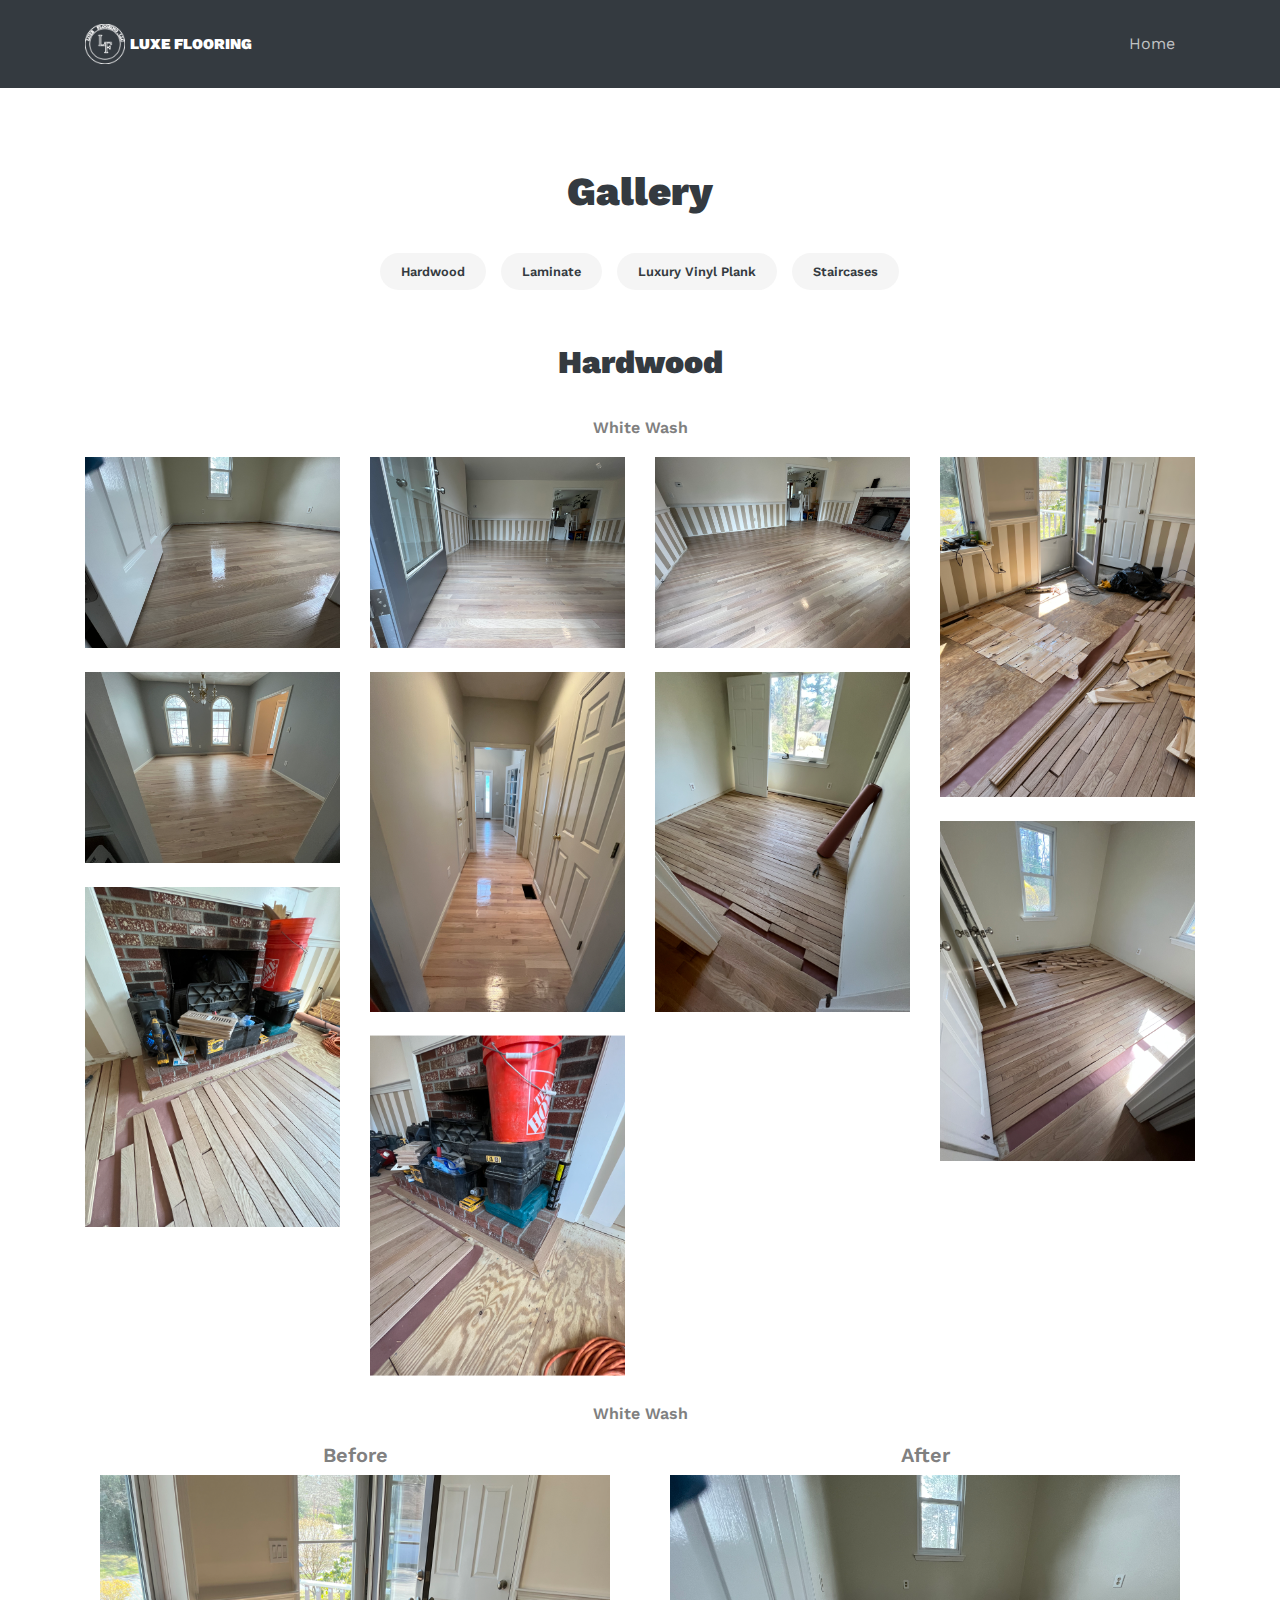
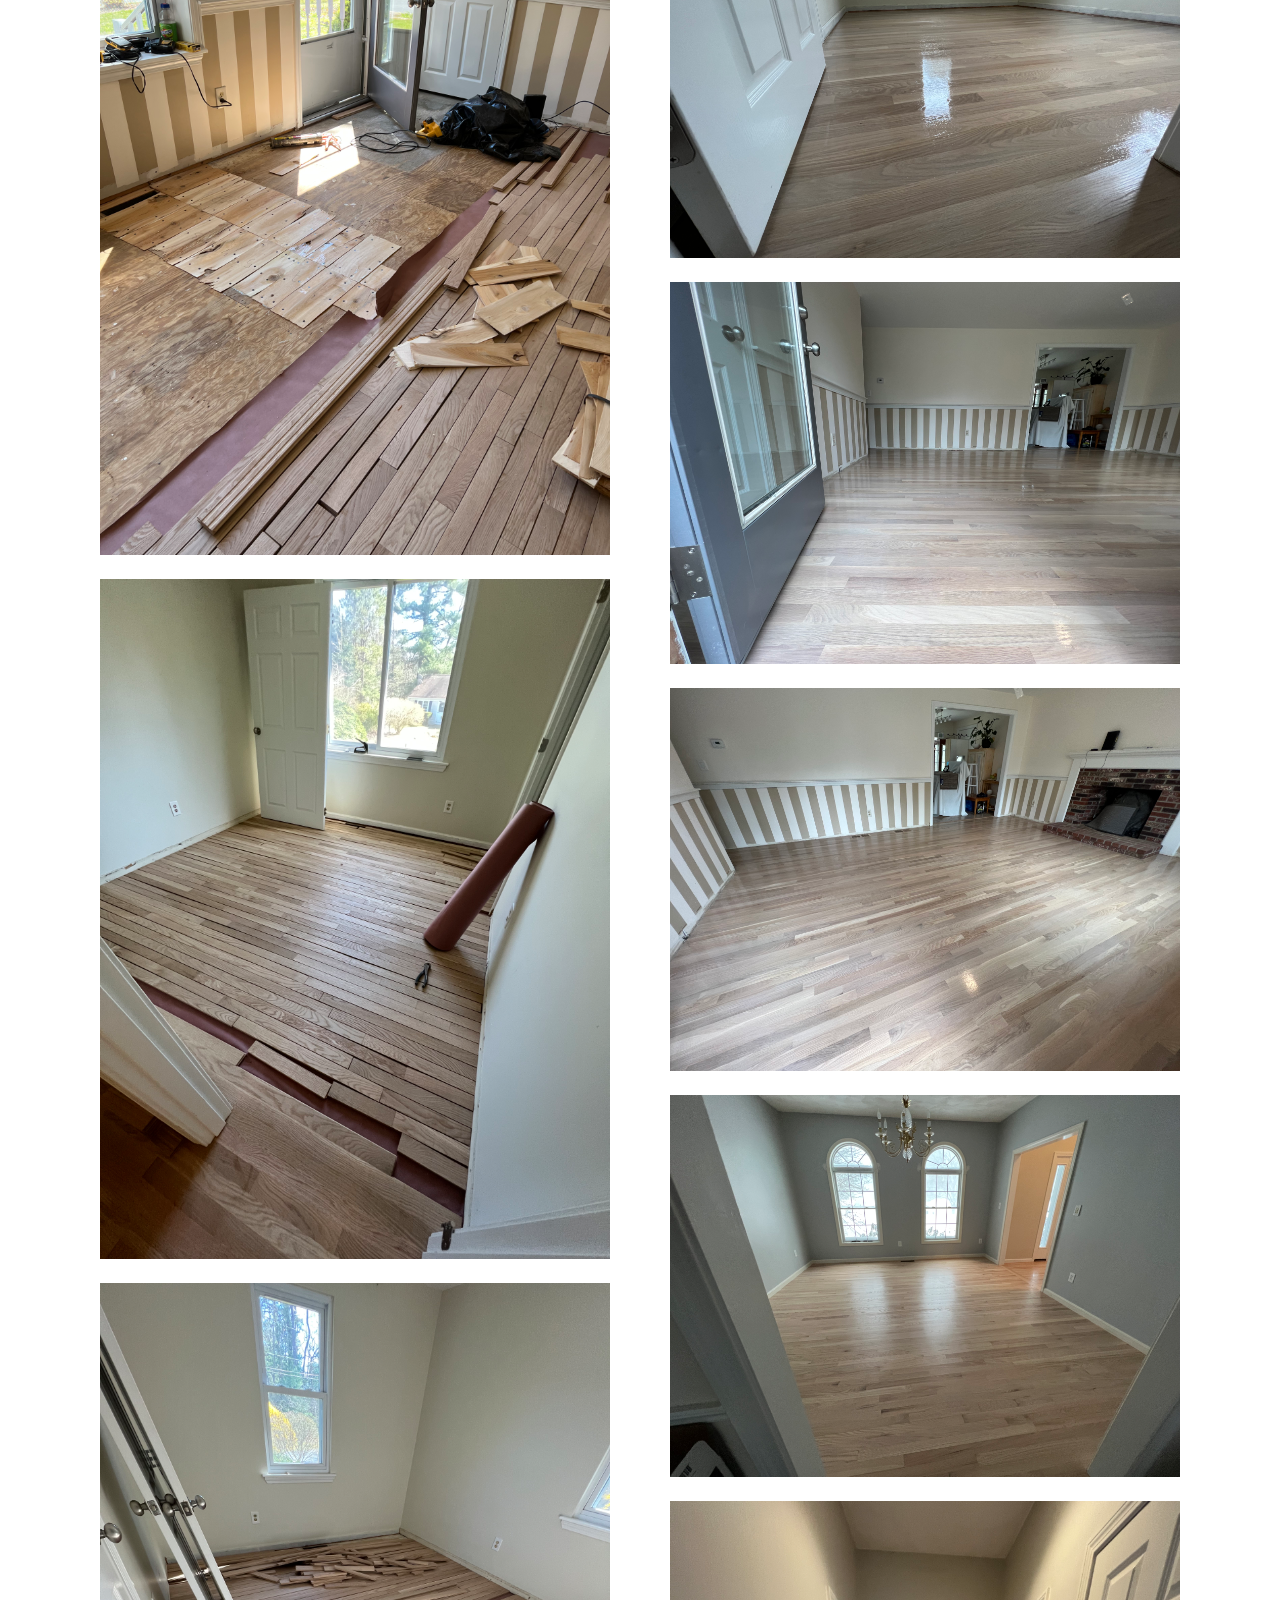
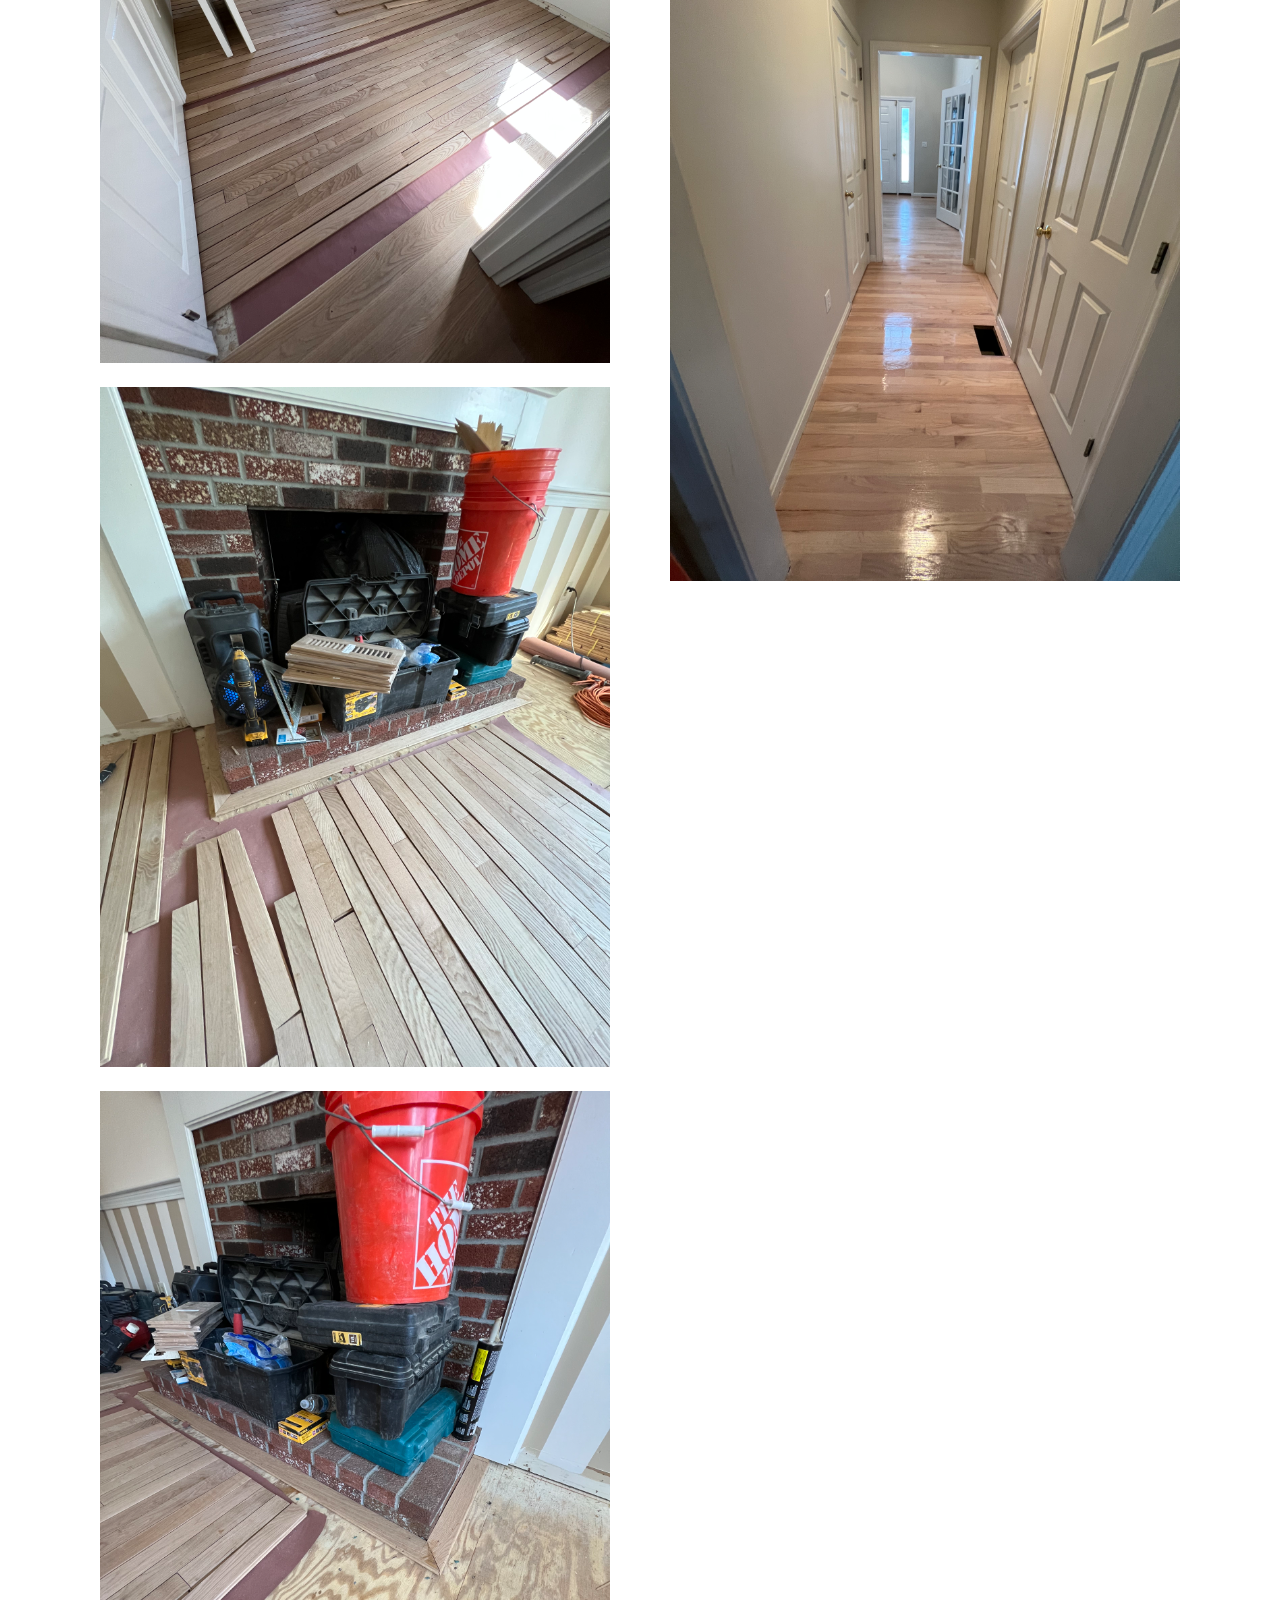
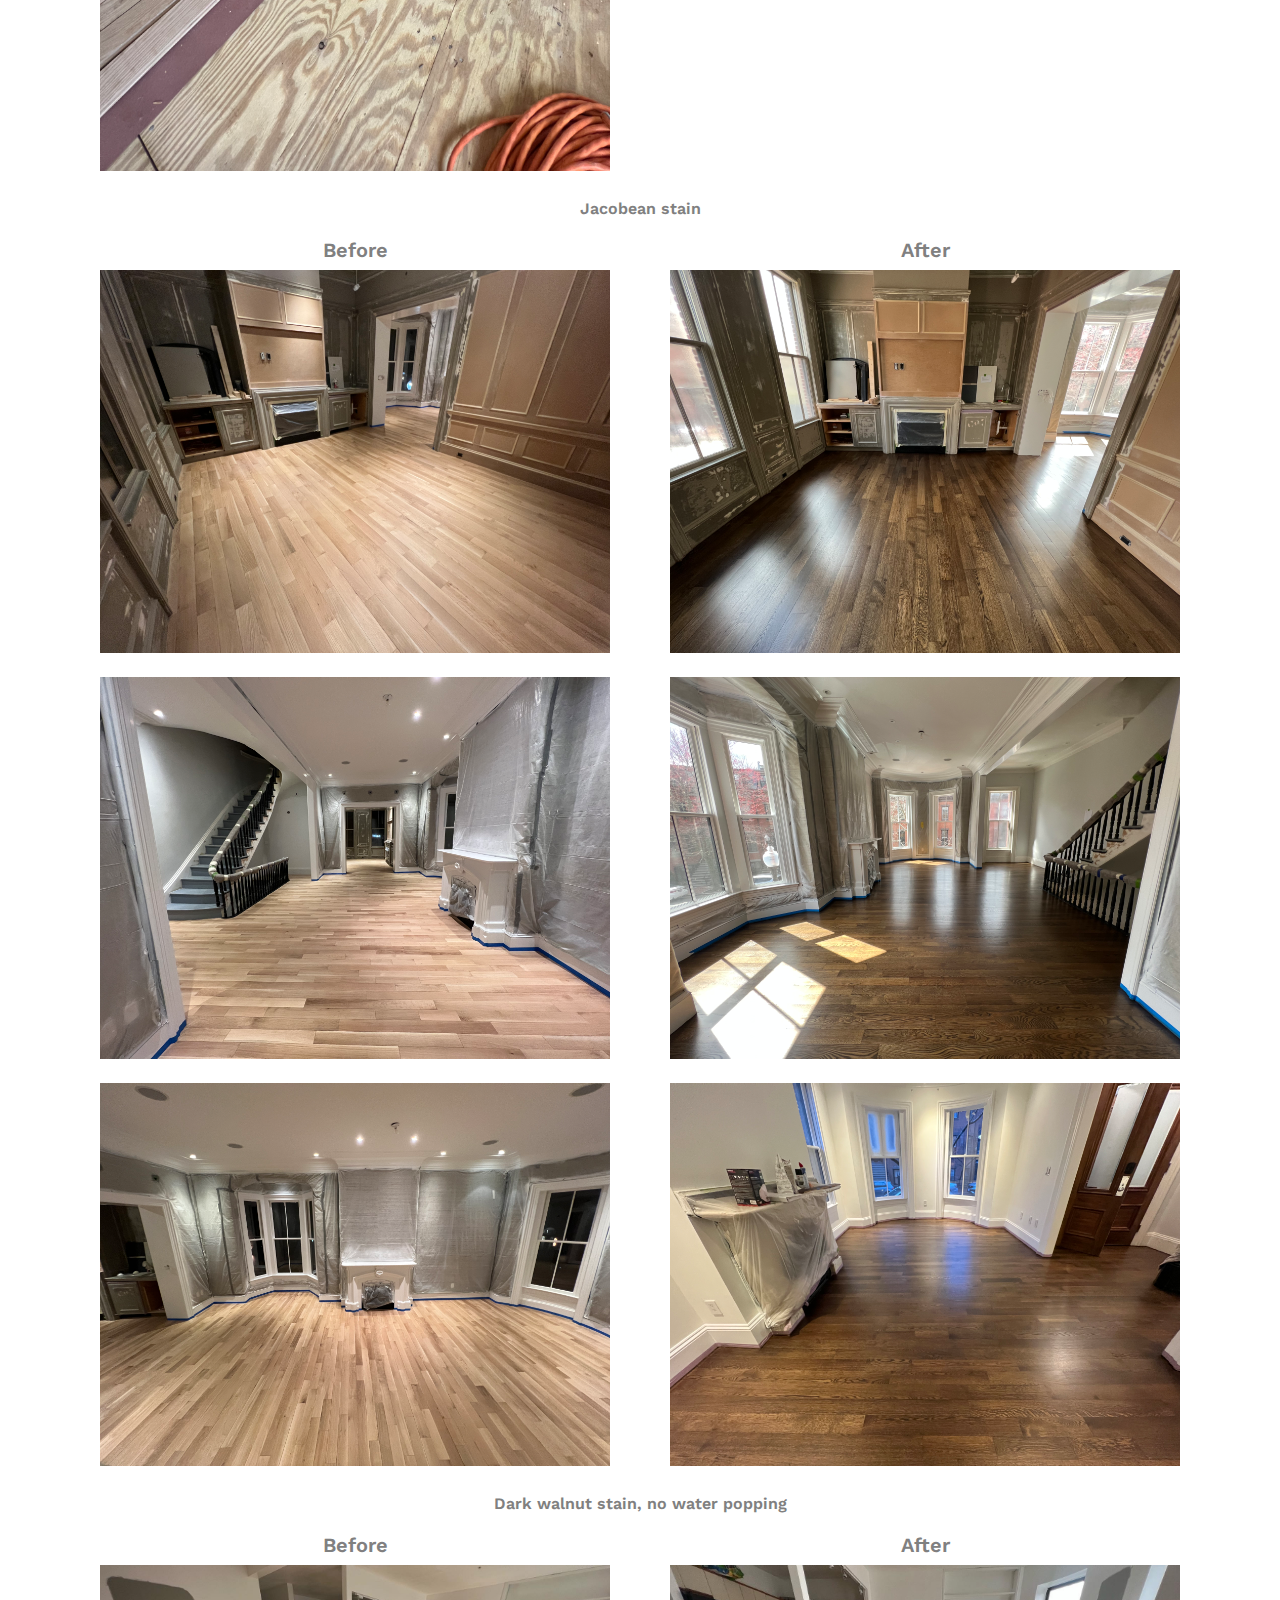
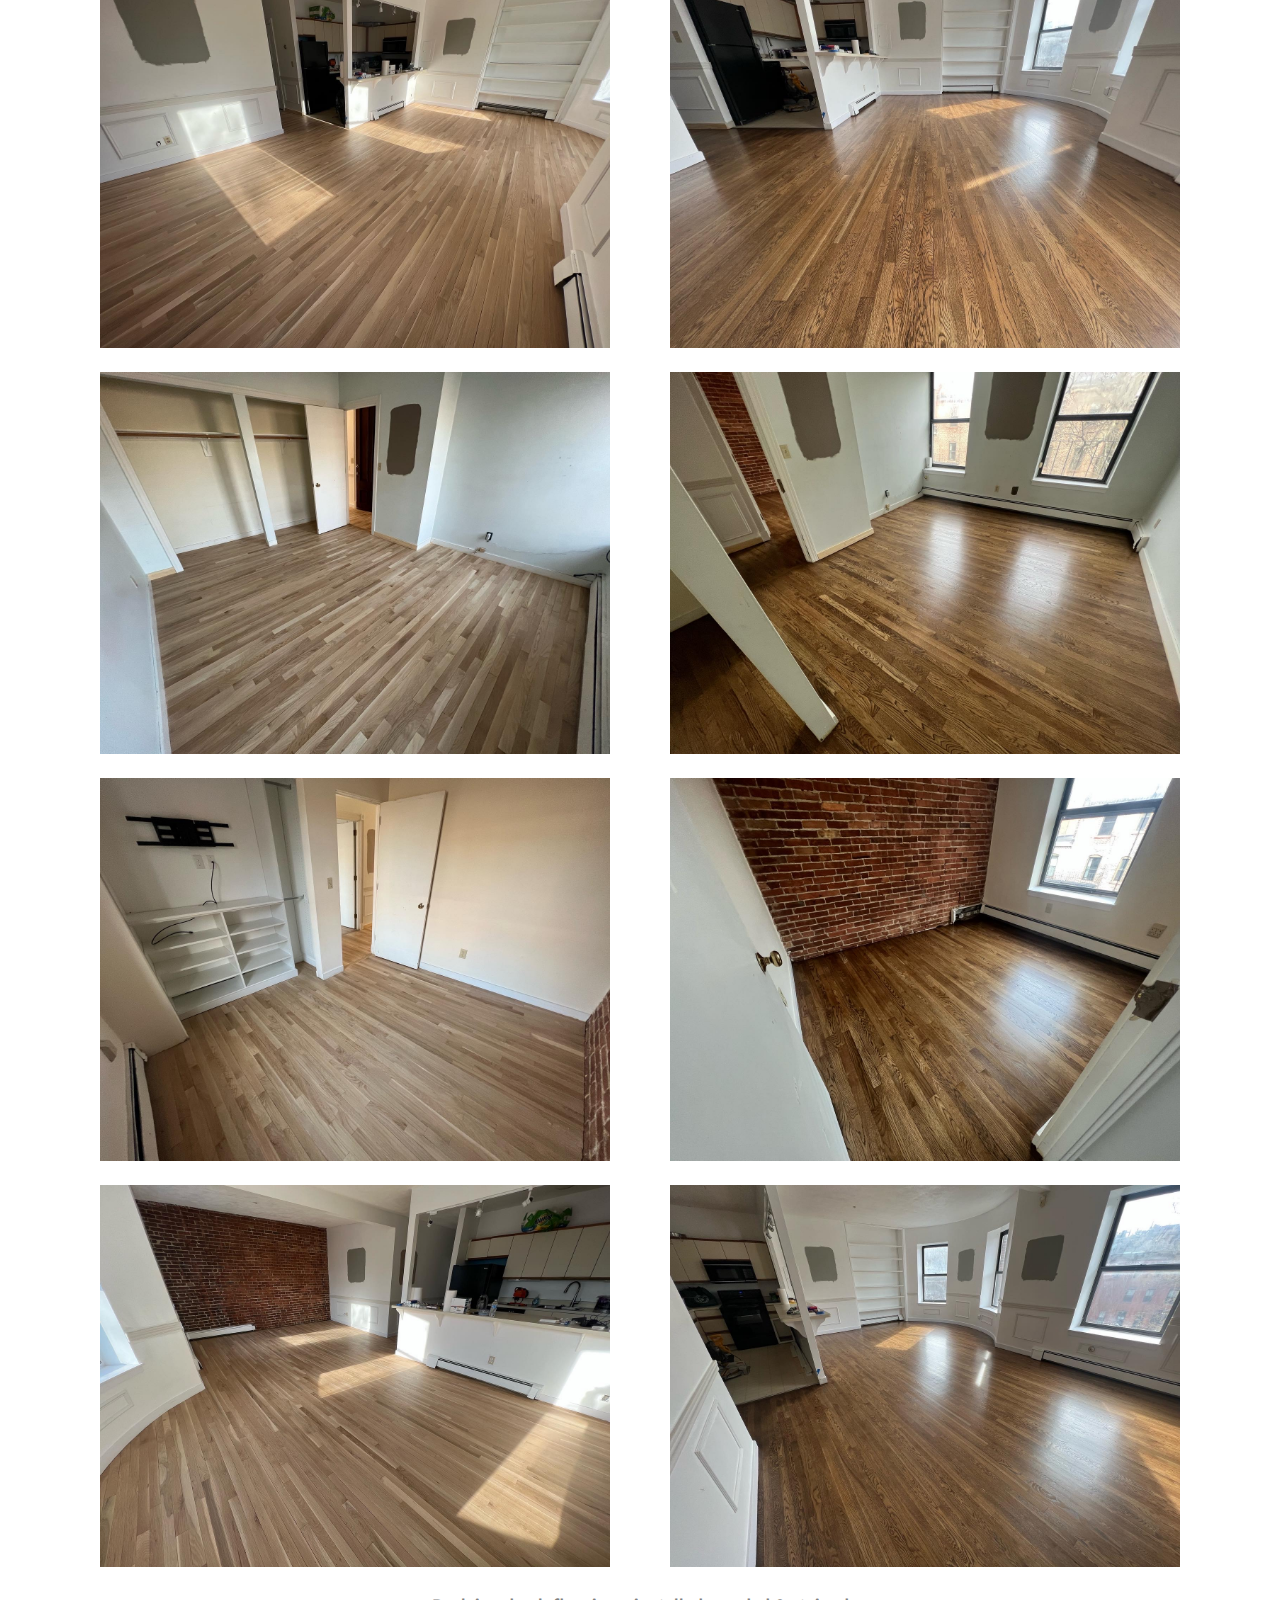
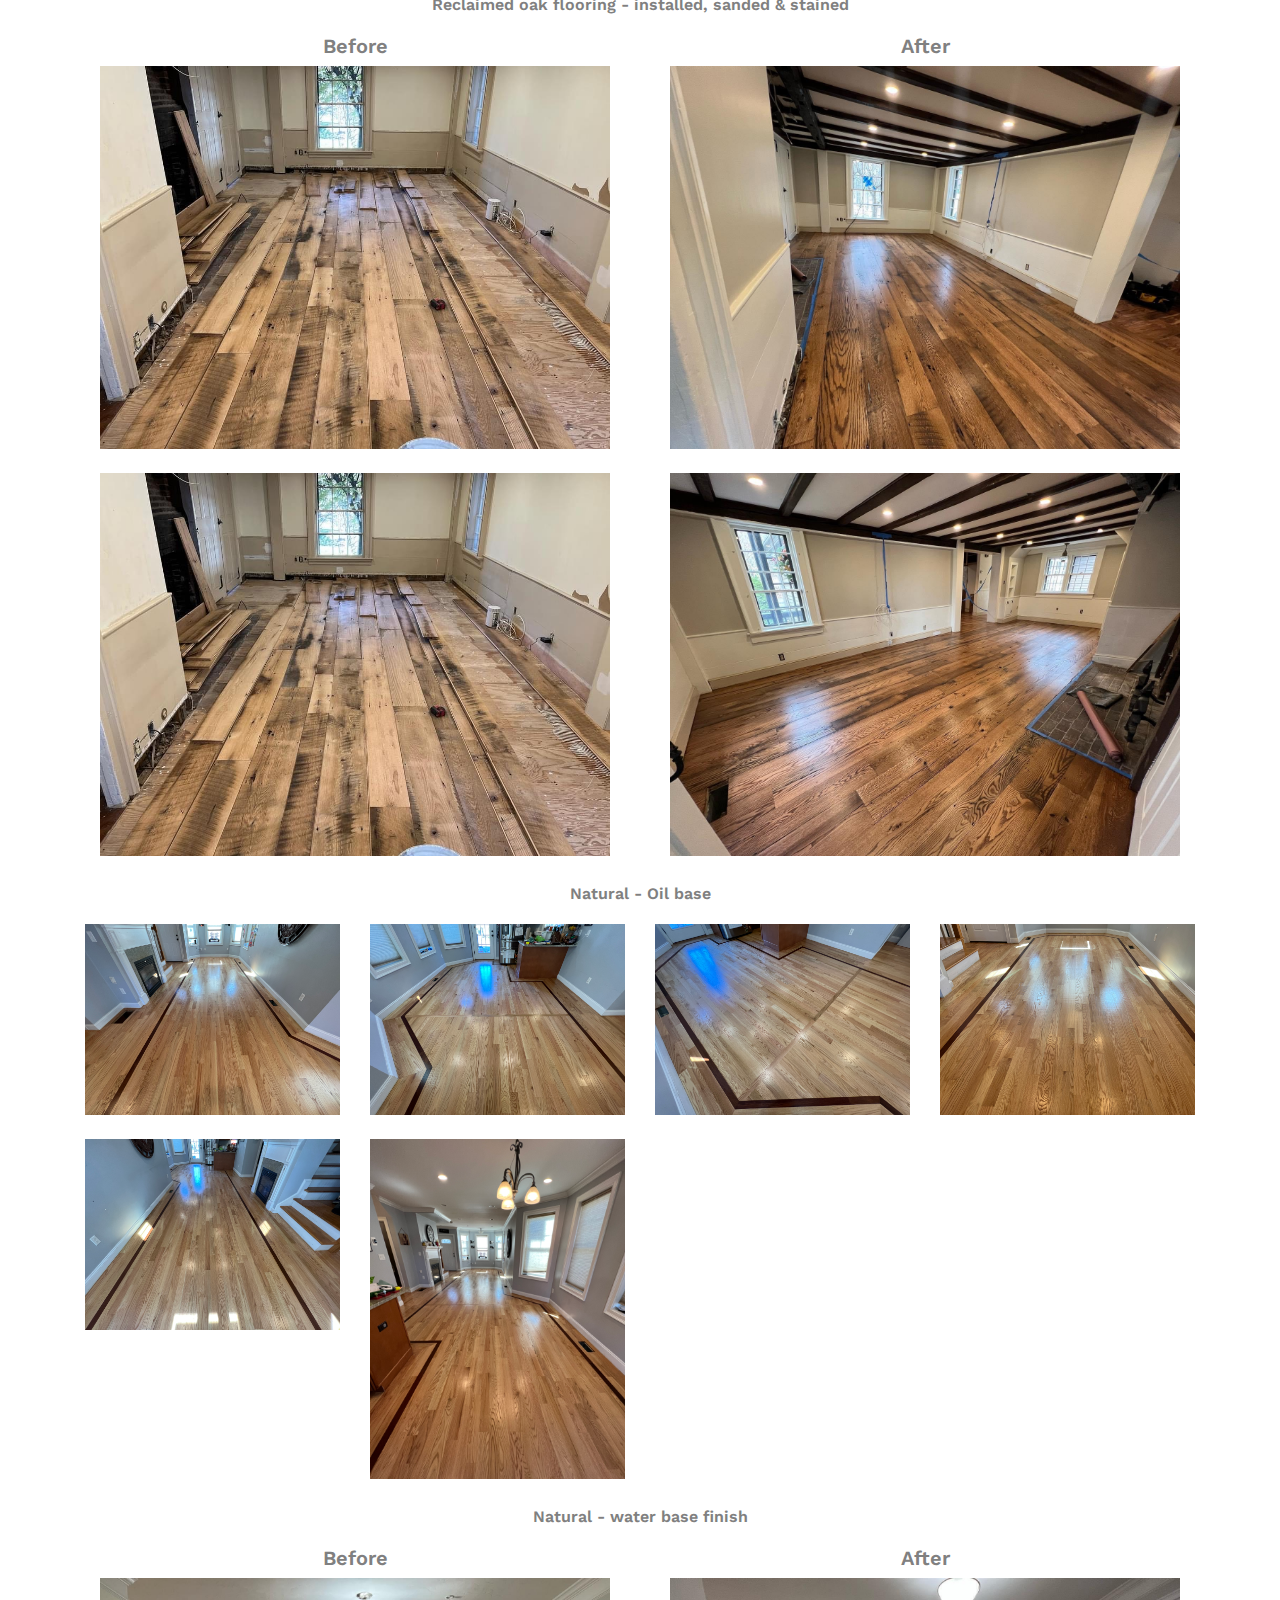
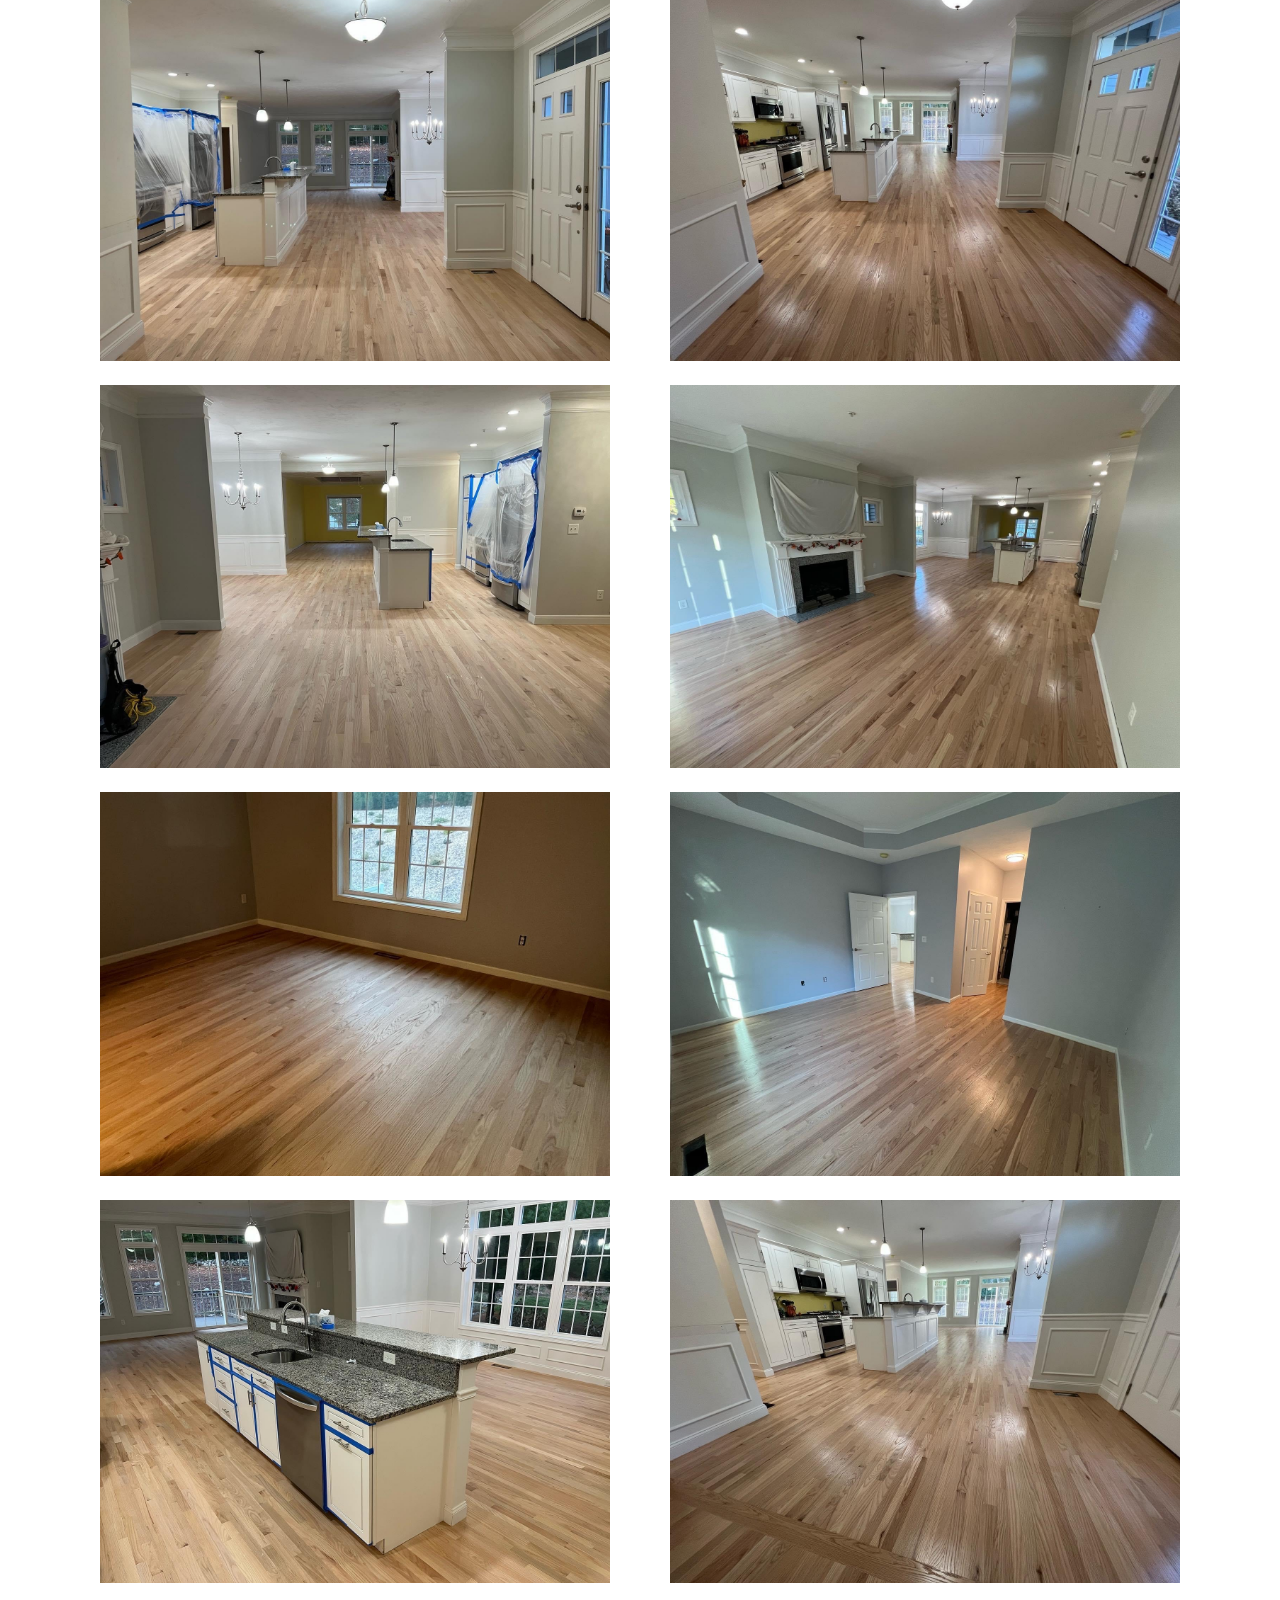
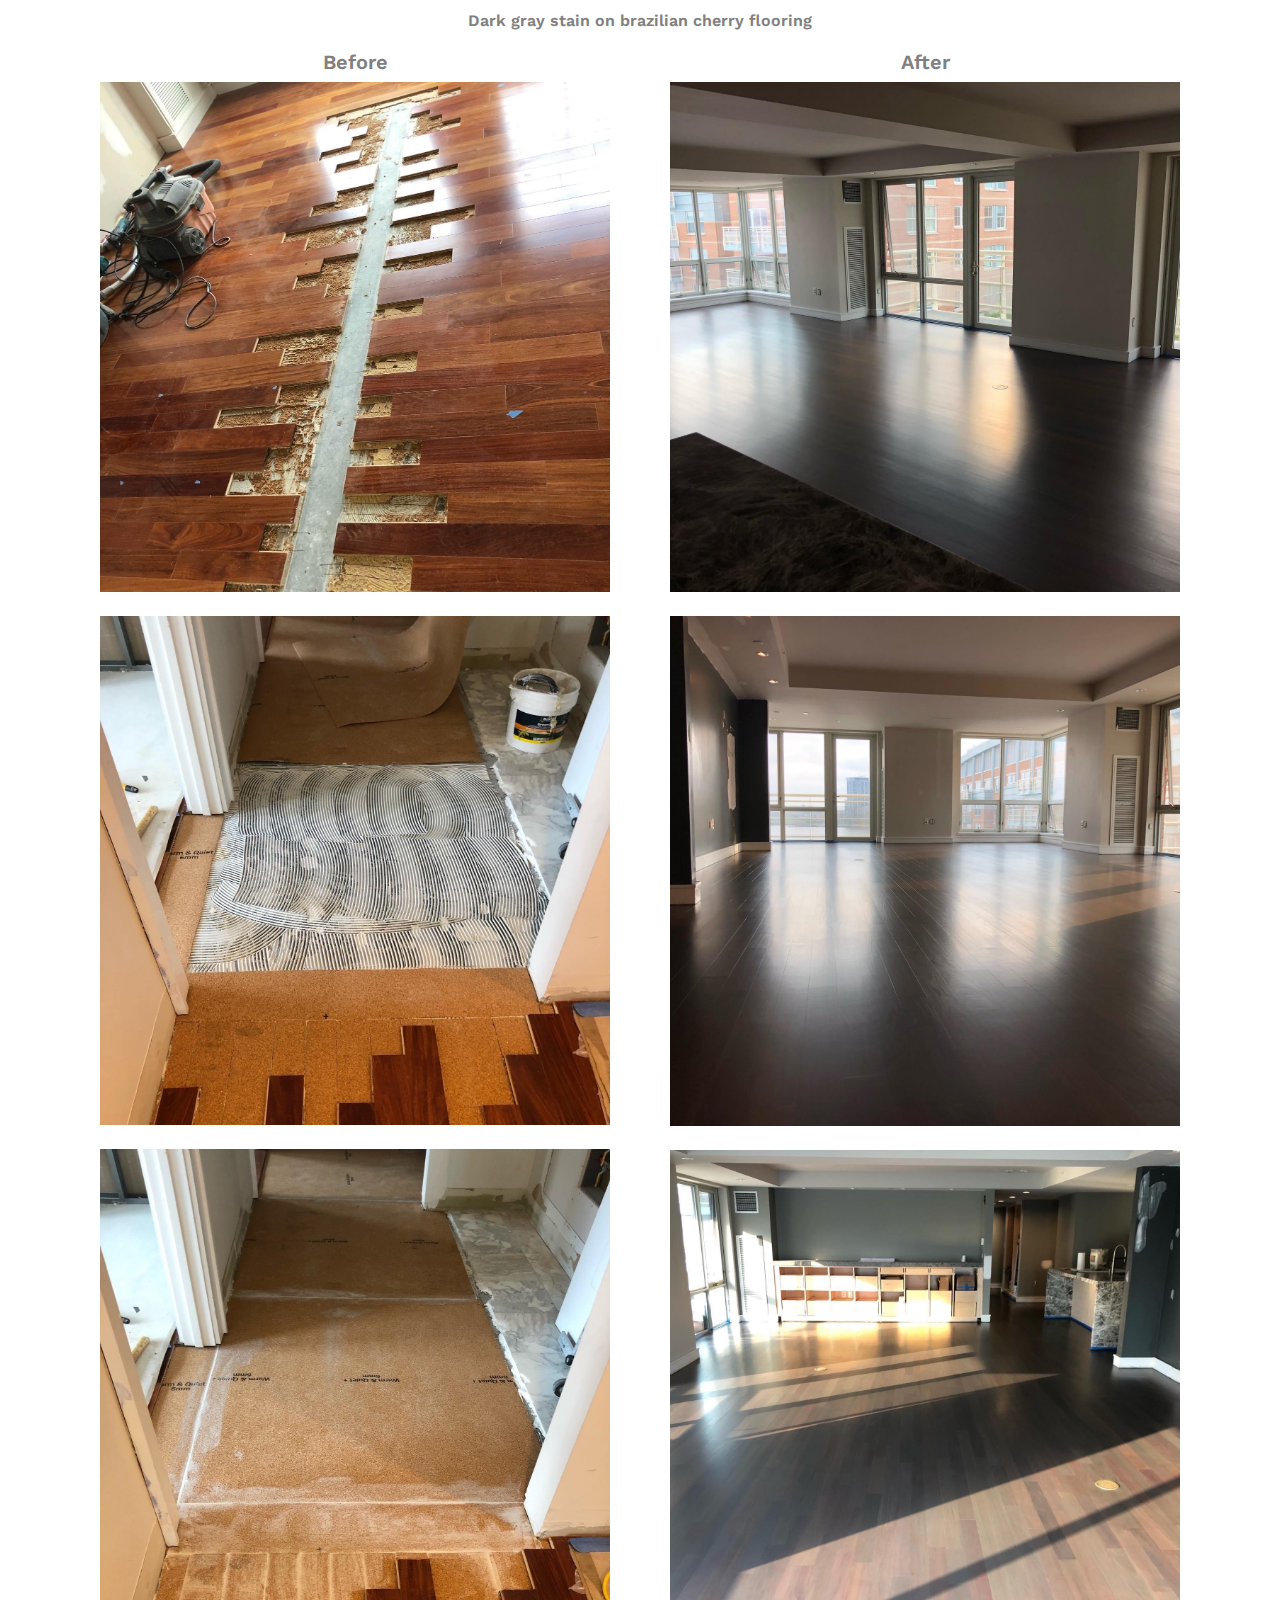
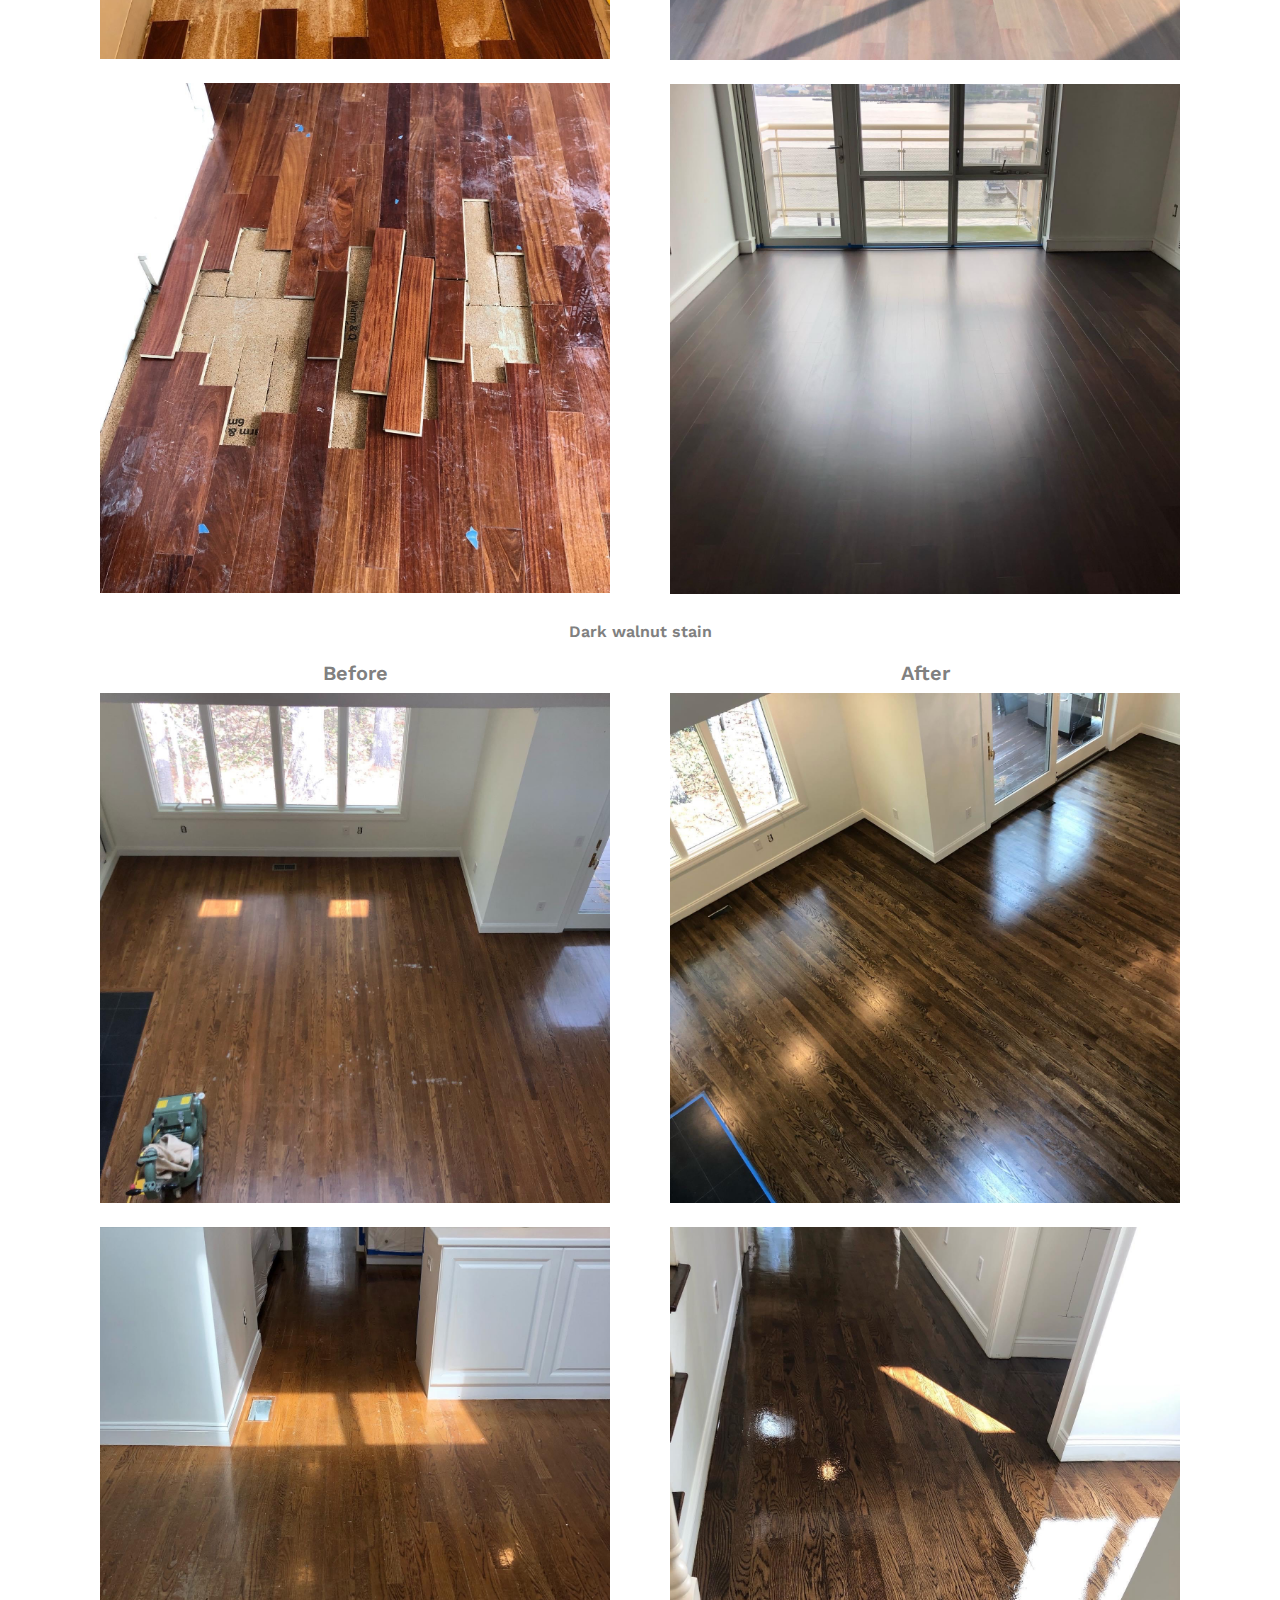
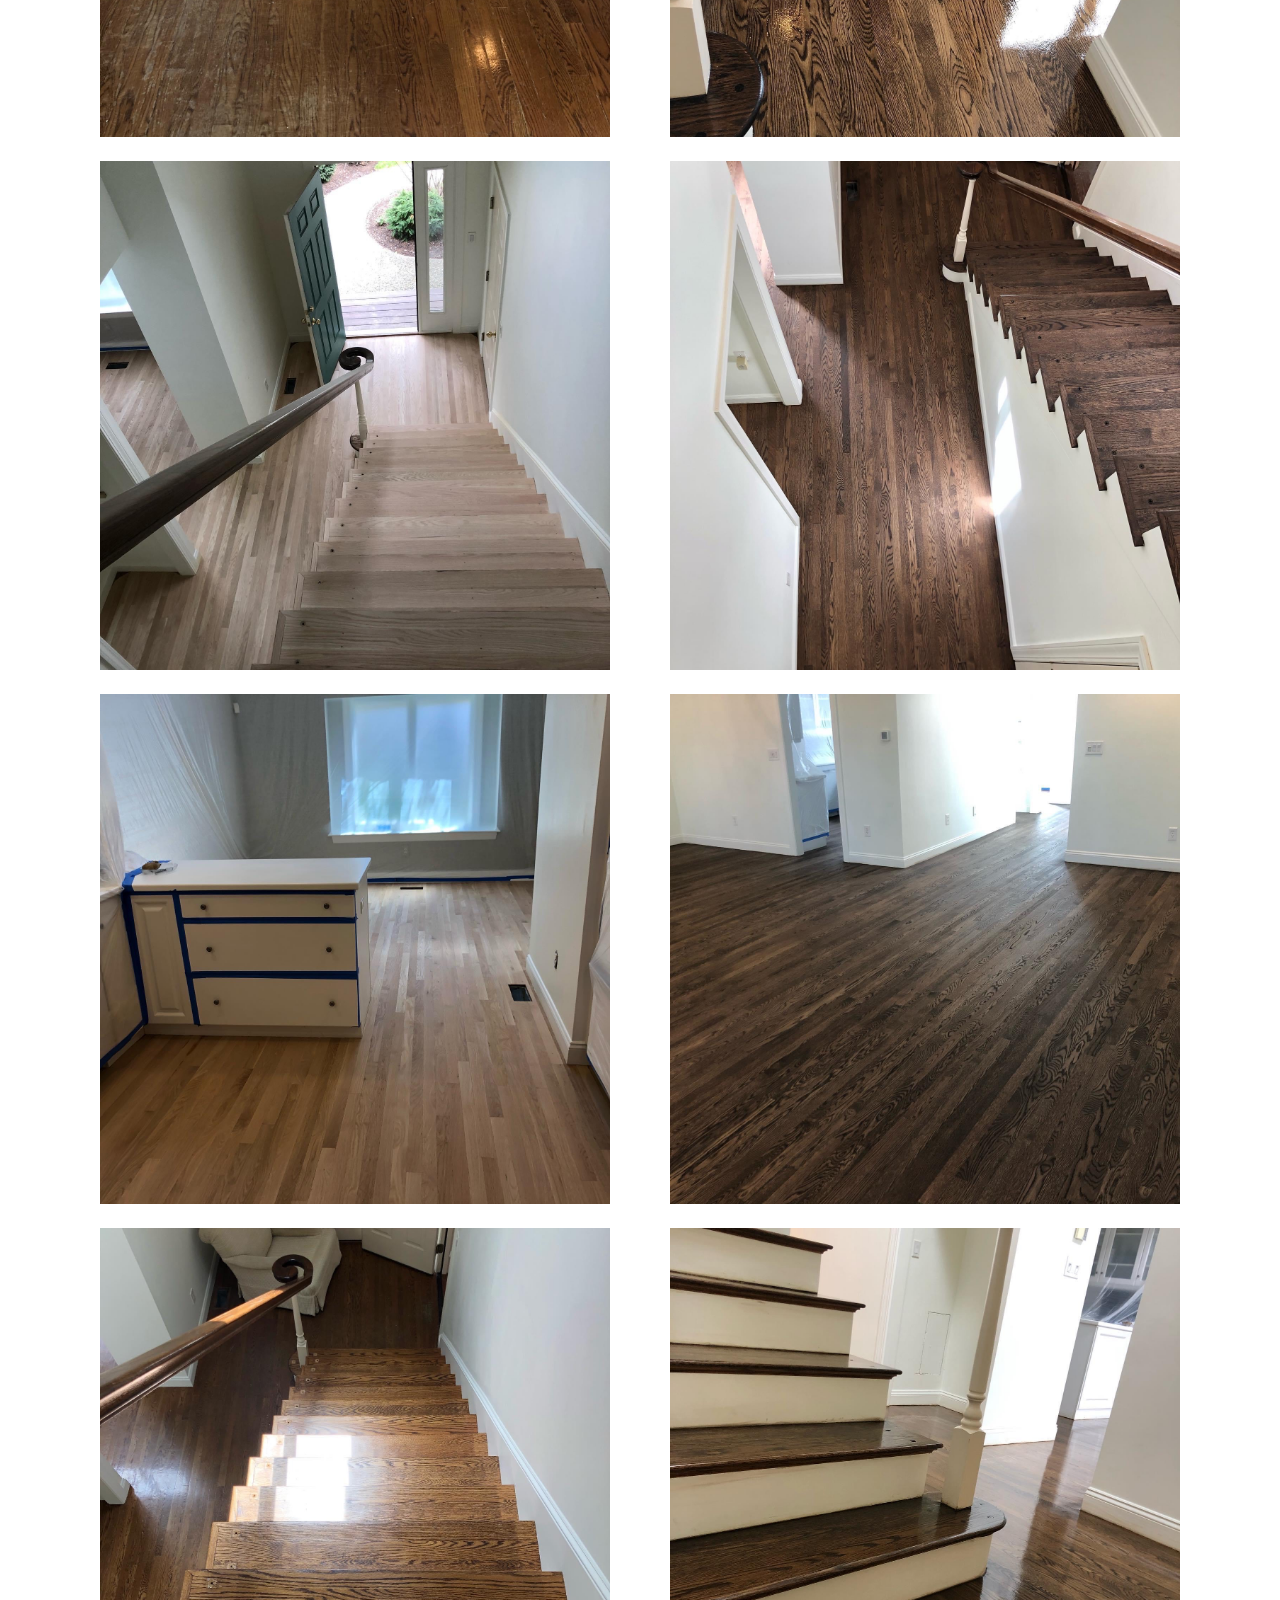
==== gallery.html @ de9344b5 "first commit" ====
<!doctype html>
<html lang="en">
  <head>
    <title>Luxe Flooring | Gallery</title>
    <meta charset="utf-8">
    <meta name="viewport" content="width=device-width, initial-scale=1, shrink-to-fit=no">
    <!-- <base href="/"> -->

    <link rel="icon" type="image/png" href="img/favicon.png">
    <link rel="apple-touch-icon" sizes="76x76" href="img/favicon.png">
    <meta http-equiv="X-UA-Compatible" content="IE=edge,chrome=1" />
    <!-- no-cache -->
    <meta http-equiv="Cache-Control" content="no-cache, no-store, must-revalidate" />
    <meta http-equiv="Pragma" content="no-cache" />
    <meta http-equiv="Expires" content="0" />
    <!-- meta tags -->
    <meta property="og:url"                content="https://luxewoodflooring.net/" />
    <meta property="og:type"               content="website" />
    <meta property="og:title"              content="Luxe Flooring" />
    <meta property="og:description"        content="Luxe Flooring is a top rated home improvement contractor in New England offering installation, repair, finish / refinish services" />
    <meta property="og:locale"             content="en_EN" />
    <meta property="og:site_name"          content="Luxe Flooring" />
    <meta property="og:image"              content="img/luxe.jpg" type="image/jpg" />
    <meta property="og:image:type"         content="image/jpg" />
    <meta property="og:image:width"        content="1358" />
    <meta property="og:image:height"       content="960" />
    <meta property="og:image:alt"          content="Luxe Flooring Logo" />

    <meta name="description" content="Luxe Flooring is a top rated home improvement contractor in New England offering installation, repair, finish / refinish services" />
    <meta name="keywords" content="Luxe, Flooring, Hardwood, Laminate, Vinyl, Staircases, Finish, Repair">
    <meta name="author" content="https://luxewoodflooring.net/">
    
    
    <link href="https://fonts.googleapis.com/css?family=Work+Sans:400,700,900&display=swap" rel="stylesheet">

    <link rel="stylesheet" href="css/bootstrap.min.css">
    <link rel="stylesheet" href="css/jquery-ui.css">
    <link rel="stylesheet" href="css/owl.carousel.min.css">
    <link rel="stylesheet" href="css/owl.theme.default.min.css">
    <link rel="stylesheet" href="css/owl.theme.default.min.css">

    <link rel="stylesheet" href="css/jquery.fancybox.min.css">

    <link rel="stylesheet" href="css/bootstrap-datepicker.css">

    <link rel="stylesheet" href="fonts/flaticon/font/flaticon.css">
    <link rel="stylesheet" href="fonts/icomoon/style.css">

    <link rel="stylesheet" href="css/aos.css">

    <link rel="stylesheet" href="css/style.css">
    
  </head>
  <body data-spy="scroll" data-target=".site-navbar-target" data-offset="300">
  

  


  <div class="site-wrap">

    <div class="site-mobile-menu site-navbar-target">
      <div class="site-mobile-menu-header">
        <div class="site-mobile-menu-close mt-3">
          <span class="icon-close2 js-menu-toggle"></span>
        </div>
      </div>
      <div class="site-mobile-menu-body"></div>
    </div>
   
    
    <header class="site-navbar py-4 js-sticky-header site-navbar-target" role="banner">

      <div class="container">
        <div class="row align-items-center">
          
          <div class="col-6 col-xl-3" style="display: flex;
          align-items: center;">
            <img src="img/logo.png" class="luxe-img-logo" alt="logo" style="width: 40px;" />
            <img src="img/logo_brown.png" class="luxe-img-logo-brown" alt="logo" style="width: 40px;" />
            <h1 class="mb-0 site-logo" style="    top: unset;
            margin-left: 5px;font-size: 15px;"><a href="index.html" class="mb-0">Luxe Flooring</a></h1>
          </div>

          <div class="col-12 col-md-9 d-none d-xl-block">
            <nav class="site-navigation position-relative text-right" role="navigation">

              <ul class="site-menu main-menu js-clone-nav mr-auto d-none d-lg-block">
                <li><a href="index.html" class="nav-link">Home</a></li>
              </ul>
            </nav>
          </div>


          <div class="col-6 d-inline-block d-xl-none ml-md-0 py-3" style="position: relative; top: 3px;"><a href="#" class="site-menu-toggle js-menu-toggle float-right"><span class="icon-menu h3"></span></a></div>

        </div>
      </div>
      
    </header>
    <!-- end header ----------------------------------------------------->
  
    <div style="height: 88px; background-color: #343a40; width: 100%;">

    </div>
    

    <!-- gallery section ------------------------------------------------------>
    <section class="site-section" id="gallery-section">
      
      <div class="container">

        <div class="row mb-3">
          <div class="col-12 text-center" data-aos="fade">
            <h2 class="section-title mb-3 wood-text-dark">Gallery</h2>
          </div>
        </div>

        <div class="row justify-content-center mb-5" data-aos="fade-up">
          <div id="filters" class="filters text-center button-group col-md-7">
            <a href="#hardwood-section" class="smoothscroll btn btn-primary" style="font-weight: 600;">Hardwood</a>
            <a href="#laminate-section" class="smoothscroll btn btn-primary" style="font-weight: 600;">Laminate</a>
            <a href="#vinyl-section" class="smoothscroll btn btn-primary" style="font-weight: 600;">Luxury Vinyl Plank</a>
            <a href="#staircases-section" class="smoothscroll btn btn-primary" style="font-weight: 600;">Staircases</a>

            <!-- <button class="btn btn-primary" data-filter=".hardwood">Hardwood</button>
            <button class="btn btn-primary" data-filter=".laminate">Laminate</button>
            <button class="btn btn-primary" data-filter=".vinyl">Vinyl</button>
            <button class="btn btn-primary" data-filter=".staircases">Staircases</button> -->
          </div>
        </div>  
        
        <!-- hardwood section -->
        <div id="hardwood-section" style="text-align: center;">
          <div class="row mb-3">
            <div class="col-12 text-center" data-aos="fade">
              <h3 class="section-title mb-3 wood-text-dark" style="font-size: 2rem;">Hardwood</h3>
            </div>
          </div>

          <p style="font-weight: 600;">White Wash</p>
          <div id="posts" class="row no-gutter">
            <div class="item col-sm-6 col-md-4 col-lg-4 col-xl-3 mb-4">
              <a href="gallery/Hardwood/1. White Wash/IMG_2213.jpeg" class="item-wrap fancybox" data-fancybox="gallery">
                <span class="icon-search2"></span>
                <img class="img-fluid" src="gallery/Hardwood/1. White Wash/IMG_2213.jpeg">
              </a>
            </div>
            
            <div class="item col-sm-6 col-md-4 col-lg-4 col-xl-3 mb-4">
              <a href="gallery/Hardwood/1. White Wash/IMG_2217.jpeg" class="item-wrap fancybox" data-fancybox="gallery">
                <span class="icon-search2"></span>
                <img class="img-fluid" src="gallery/Hardwood/1. White Wash/IMG_2217.jpeg">
              </a>
            </div>
            
            <div class="item col-sm-6 col-md-4 col-lg-4 col-xl-3 mb-4">
              <a href="gallery/Hardwood/1. White Wash/IMG_2219.jpeg" class="item-wrap fancybox" data-fancybox="gallery">
                <span class="icon-search2"></span>
                <img class="img-fluid" src="gallery/Hardwood/1. White Wash/IMG_2219.jpeg">
              </a>
            </div>

            <div class="item col-sm-6 col-md-4 col-lg-4 col-xl-3 mb-4">
              <a href="gallery/Hardwood/1. White Wash/67217199798--3E915313-B06C-4FAF-8083-3B1571A054CD.jpg" class="item-wrap fancybox" data-fancybox="gallery">
                <span class="icon-search2"></span>
                <img class="img-fluid" src="gallery/Hardwood/1. White Wash/67217199798--3E915313-B06C-4FAF-8083-3B1571A054CD.jpg">
              </a>
            </div>
            <div class="item col-sm-6 col-md-4 col-lg-4 col-xl-3 mb-4">
              <a href="gallery/Hardwood/1. White Wash/IMG-1181.jpg" class="item-wrap fancybox" data-fancybox="gallery">
                <span class="icon-search2"></span>
                <img class="img-fluid" src="gallery/Hardwood/1. White Wash/IMG-1181.jpg">
              </a>
            </div>
            <div class="item col-sm-6 col-md-4 col-lg-4 col-xl-3 mb-4">
              <a href="gallery/Hardwood/1. White Wash/IMG-1182.jpg" class="item-wrap fancybox" data-fancybox="gallery">
                <span class="icon-search2"></span>
                <img class="img-fluid" src="gallery/Hardwood/1. White Wash/IMG-1182.jpg">
              </a>
            </div>
            <div class="item col-sm-6 col-md-4 col-lg-4 col-xl-3 mb-4">
              <a href="gallery/Hardwood/1. White Wash/IMG-2356.jpg" class="item-wrap fancybox" data-fancybox="gallery">
                <span class="icon-search2"></span>
                <img class="img-fluid" src="gallery/Hardwood/1. White Wash/IMG-2356.jpg">
              </a>
            </div>
            <div class="item col-sm-6 col-md-4 col-lg-4 col-xl-3 mb-4">
              <a href="gallery/Hardwood/1. White Wash/IMG-2357.jpg" class="item-wrap fancybox" data-fancybox="gallery">
                <span class="icon-search2"></span>
                <img class="img-fluid" src="gallery/Hardwood/1. White Wash/IMG-2357.jpg">
              </a>
            </div>
            <div class="item col-sm-6 col-md-4 col-lg-4 col-xl-3 mb-4">
              <a href="gallery/Hardwood/1. White Wash/IMG-2358.jpg" class="item-wrap fancybox" data-fancybox="gallery">
                <span class="icon-search2"></span>
                <img class="img-fluid" src="gallery/Hardwood/1. White Wash/IMG-2358.jpg">
              </a>
            </div>
            <div class="item col-sm-6 col-md-4 col-lg-4 col-xl-3 mb-4">
              <a href="gallery/Hardwood/1. White Wash/IMG-2359.jpg" class="item-wrap fancybox" data-fancybox="gallery">
                <span class="icon-search2"></span>
                <img class="img-fluid" src="gallery/Hardwood/1. White Wash/IMG-2359.jpg">
              </a>
            </div>
          </div>
          <!-- ----------------------------- -->

          <p style="font-weight: 600;">White Wash</p>
          <div id="posts" class="row no-gutter">
            <div class="col-6">
                <h5 style="font-weight: 600;">Before</h5>
                <div class="item col-12 mb-4">
                  <a href="gallery/Hardwood/1. White Wash/67217199798--3E915313-B06C-4FAF-8083-3B1571A054CD.jpg" class="item-wrap fancybox" data-fancybox="gallery">
                    <span class="icon-search2"></span>
                    <img class="img-fluid" src="gallery/Hardwood/1. White Wash/67217199798--3E915313-B06C-4FAF-8083-3B1571A054CD.jpg">
                  </a>
                </div>
                <div class="item col-12 mb-4">
                  <a href="gallery/Hardwood/1. White Wash/IMG-2356.jpg" class="item-wrap fancybox" data-fancybox="gallery">
                    <span class="icon-search2"></span>
                    <img class="img-fluid" src="gallery/Hardwood/1. White Wash/IMG-2356.jpg">
                  </a>
                </div>
                <div class="item col-12 mb-4">
                  <a href="gallery/Hardwood/1. White Wash/IMG-2357.jpg" class="item-wrap fancybox" data-fancybox="gallery">
                    <span class="icon-search2"></span>
                    <img class="img-fluid" src="gallery/Hardwood/1. White Wash/IMG-2357.jpg">
                  </a>
                </div>
                <div class="item col-12 mb-4">
                  <a href="gallery/Hardwood/1. White Wash/IMG-2358.jpg" class="item-wrap fancybox" data-fancybox="gallery">
                    <span class="icon-search2"></span>
                    <img class="img-fluid" src="gallery/Hardwood/1. White Wash/IMG-2358.jpg">
                  </a>
                </div>
                <div class="item col-12 mb-4">
                  <a href="gallery/Hardwood/1. White Wash/IMG-2359.jpg" class="item-wrap fancybox" data-fancybox="gallery">
                    <span class="icon-search2"></span>
                    <img class="img-fluid" src="gallery/Hardwood/1. White Wash/IMG-2359.jpg">
                  </a>
                </div>
            </div>
            <div class="col-6">
                <h5 style="font-weight: 600;">After</h5>
                <div class="item col-12 mb-4">
                  <a href="gallery/Hardwood/1. White Wash/IMG_2213.jpeg" class="item-wrap fancybox" data-fancybox="gallery">
                    <span class="icon-search2"></span>
                    <img class="img-fluid" src="gallery/Hardwood/1. White Wash/IMG_2213.jpeg">
                  </a>
                </div>
                <div class="item col-12 mb-4">
                  <a href="gallery/Hardwood/1. White Wash/IMG_2217.jpeg" class="item-wrap fancybox" data-fancybox="gallery">
                    <span class="icon-search2"></span>
                    <img class="img-fluid" src="gallery/Hardwood/1. White Wash/IMG_2217.jpeg">
                  </a>
                </div>
                <div class="item col-12 mb-4">
                  <a href="gallery/Hardwood/1. White Wash/IMG_2219.jpeg" class="item-wrap fancybox" data-fancybox="gallery">
                    <span class="icon-search2"></span>
                    <img class="img-fluid" src="gallery/Hardwood/1. White Wash/IMG_2219.jpeg">
                  </a>
                </div>
                <div class="item col-12 mb-4">
                  <a href="gallery/Hardwood/1. White Wash/IMG-1181.jpg" class="item-wrap fancybox" data-fancybox="gallery">
                    <span class="icon-search2"></span>
                    <img class="img-fluid" src="gallery/Hardwood/1. White Wash/IMG-1181.jpg">
                  </a>
                </div>
                <div class="item col-12 mb-4">
                  <a href="gallery/Hardwood/1. White Wash/IMG-1182.jpg" class="item-wrap fancybox" data-fancybox="gallery">
                    <span class="icon-search2"></span>
                    <img class="img-fluid" src="gallery/Hardwood/1. White Wash/IMG-1182.jpg">
                  </a>
                </div>
            </div>
            
          </div>
          <!-- ----------------------------- -->

          <p style="font-weight: 600;">Jacobean stain</p>
          <div id="posts" class="row no-gutter">
            <div class="col-6">
                <h5 style="font-weight: 600;">Before</h5>
                <div class="item col-12 mb-4">
                  <a href="gallery/Hardwood/3. Jacobean stain - before & after/IMG-1789.jpg" class="item-wrap fancybox" data-fancybox="gallery">
                    <span class="icon-search2"></span>
                    <img class="img-fluid" src="gallery/Hardwood/3. Jacobean stain - before & after/IMG-1789.jpg">
                  </a>
                </div>
                <div class="item col-12 mb-4">
                  <a href="gallery/Hardwood/3. Jacobean stain - before & after/IMG-1790.jpg" class="item-wrap fancybox" data-fancybox="gallery">
                    <span class="icon-search2"></span>
                    <img class="img-fluid" src="gallery/Hardwood/3. Jacobean stain - before & after/IMG-1790.jpg">
                  </a>
                </div>
                <div class="item col-12 mb-4">
                  <a href="gallery/Hardwood/3. Jacobean stain - before & after/IMG-1794.jpg" class="item-wrap fancybox" data-fancybox="gallery">
                    <span class="icon-search2"></span>
                    <img class="img-fluid" src="gallery/Hardwood/3. Jacobean stain - before & after/IMG-1794.jpg">
                  </a>
                </div>
            </div>
            <div class="col-6">
                <h5 style="font-weight: 600;">After</h5>
                <div class="item col-12 mb-4">
                  <a href="gallery/Hardwood/3. Jacobean stain - before & after/IMG-1839.jpg" class="item-wrap fancybox" data-fancybox="gallery">
                    <span class="icon-search2"></span>
                    <img class="img-fluid" src="gallery/Hardwood/3. Jacobean stain - before & after/IMG-1839.jpg">
                  </a>
                </div>
                <div class="item col-12 mb-4">
                  <a href="gallery/Hardwood/3. Jacobean stain - before & after/IMG-1838.jpg" class="item-wrap fancybox" data-fancybox="gallery">
                    <span class="icon-search2"></span>
                    <img class="img-fluid" src="gallery/Hardwood/3. Jacobean stain - before & after/IMG-1838.jpg">
                  </a>
                </div>
                <div class="item col-12 mb-4">
                  <a href="gallery/Hardwood/3. Jacobean stain - before & after/IMG-1828.jpg" class="item-wrap fancybox" data-fancybox="gallery">
                    <span class="icon-search2"></span>
                    <img class="img-fluid" src="gallery/Hardwood/3. Jacobean stain - before & after/IMG-1828.jpg">
                  </a>
                </div>
            </div>
            
          </div>
          <!-- ----------------------------- -->

          <p style="font-weight: 600;">Dark walnut stain, no water popping</p>
          <div id="posts" class="row no-gutter">
            <div class="col-6">
                <h5 style="font-weight: 600;">Before</h5>
                <div class="item col-12 mb-4">
                  <a href="gallery/Hardwood/4. Dark walnut stain, no water popping - before & after/b1.JPG" class="item-wrap fancybox" data-fancybox="gallery">
                    <span class="icon-search2"></span>
                    <img class="img-fluid" src="gallery/Hardwood/4. Dark walnut stain, no water popping - before & after/b1.JPG">
                  </a>
                </div>
                <div class="item col-12 mb-4">
                  <a href="gallery/Hardwood/4. Dark walnut stain, no water popping - before & after/b2.JPG" class="item-wrap fancybox" data-fancybox="gallery">
                    <span class="icon-search2"></span>
                    <img class="img-fluid" src="gallery/Hardwood/4. Dark walnut stain, no water popping - before & after/b2.JPG">
                  </a>
                </div>
                <div class="item col-12 mb-4">
                  <a href="gallery/Hardwood/4. Dark walnut stain, no water popping - before & after/b3.JPG" class="item-wrap fancybox" data-fancybox="gallery">
                    <span class="icon-search2"></span>
                    <img class="img-fluid" src="gallery/Hardwood/4. Dark walnut stain, no water popping - before & after/b3.JPG">
                  </a>
                </div>
                <div class="item col-12 mb-4">
                  <a href="gallery/Hardwood/4. Dark walnut stain, no water popping - before & after/b4.JPG" class="item-wrap fancybox" data-fancybox="gallery">
                    <span class="icon-search2"></span>
                    <img class="img-fluid" src="gallery/Hardwood/4. Dark walnut stain, no water popping - before & after/b4.JPG">
                  </a>
                </div>
                
            </div>
            <div class="col-6">
                <h5 style="font-weight: 600;">After</h5>
                <div class="item col-12 mb-4">
                  <a href="gallery/Hardwood/4. Dark walnut stain, no water popping - before & after/a5.JPG" class="item-wrap fancybox" data-fancybox="gallery">
                    <span class="icon-search2"></span>
                    <img class="img-fluid" src="gallery/Hardwood/4. Dark walnut stain, no water popping - before & after/a5.JPG">
                  </a>
                </div>
                <div class="item col-12 mb-4">
                  <a href="gallery/Hardwood/4. Dark walnut stain, no water popping - before & after/a4.JPG" class="item-wrap fancybox" data-fancybox="gallery">
                    <span class="icon-search2"></span>
                    <img class="img-fluid" src="gallery/Hardwood/4. Dark walnut stain, no water popping - before & after/a4.JPG">
                  </a>
                </div>
                <div class="item col-12 mb-4">
                  <a href="gallery/Hardwood/4. Dark walnut stain, no water popping - before & after/a2.JPG" class="item-wrap fancybox" data-fancybox="gallery">
                    <span class="icon-search2"></span>
                    <img class="img-fluid" src="gallery/Hardwood/4. Dark walnut stain, no water popping - before & after/a2.JPG">
                  </a>
                </div>
                <div class="item col-12 mb-4">
                  <a href="gallery/Hardwood/4. Dark walnut stain, no water popping - before & after/a3.JPG" class="item-wrap fancybox" data-fancybox="gallery">
                    <span class="icon-search2"></span>
                    <img class="img-fluid" src="gallery/Hardwood/4. Dark walnut stain, no water popping - before & after/a3.JPG">
                  </a>
                </div>
            </div>
            
          </div>
          <!-- ----------------------------- -->

          <p style="font-weight: 600;">Reclaimed oak flooring - installed, sanded & stained</p>
          <div id="posts" class="row no-gutter">
            <div class="col-6">
                <h5 style="font-weight: 600;">Before</h5>
                <div class="item col-12 mb-4">
                  <a href="gallery/Hardwood/6. Reclaimed oak flooring - installed, sanded & stained/IMG_2241.jpg" class="item-wrap fancybox" data-fancybox="gallery">
                    <span class="icon-search2"></span>
                    <img class="img-fluid" src="gallery/Hardwood/6. Reclaimed oak flooring - installed, sanded & stained/IMG_2241.jpg">
                  </a>
                </div>
                <div class="item col-12 mb-4">
                  <a href="gallery/Hardwood/6. Reclaimed oak flooring - installed, sanded & stained/IMG_2241.jpg" class="item-wrap fancybox" data-fancybox="gallery">
                    <span class="icon-search2"></span>
                    <img class="img-fluid" src="gallery/Hardwood/6. Reclaimed oak flooring - installed, sanded & stained/IMG_2241.jpg">
                  </a>
                </div>
                
            </div>
            <div class="col-6">
                <h5 style="font-weight: 600;">After</h5>
                <div class="item col-12 mb-4">
                  <a href="gallery/Hardwood/6. Reclaimed oak flooring - installed, sanded & stained/IMG_2238.jpg" class="item-wrap fancybox" data-fancybox="gallery">
                    <span class="icon-search2"></span>
                    <img class="img-fluid" src="gallery/Hardwood/6. Reclaimed oak flooring - installed, sanded & stained/IMG_2238.jpg">
                  </a>
                </div>
                <div class="item col-12 mb-4">
                  <a href="gallery/Hardwood/6. Reclaimed oak flooring - installed, sanded & stained/IMG_2239.jpg" class="item-wrap fancybox" data-fancybox="gallery">
                    <span class="icon-search2"></span>
                    <img class="img-fluid" src="gallery/Hardwood/6. Reclaimed oak flooring - installed, sanded & stained/IMG_2239.jpg">
                  </a>
                </div>
            </div>
            
          </div>
          <!-- ----------------------------- -->

          <p style="font-weight: 600;">Natural - Oil base</p>
          <div id="posts" class="row no-gutter">
            
            <div class="item col-sm-6 col-md-4 col-lg-4 col-xl-3 mb-4">
              <a href="gallery/Hardwood/2. Natural - Oil base/IMG_2145.jpeg" class="item-wrap fancybox" data-fancybox="gallery">
                <span class="icon-search2"></span>
                <img class="img-fluid" src="gallery/Hardwood/2. Natural - Oil base/IMG_2145.jpeg">
              </a>
            </div>
            <div class="item col-sm-6 col-md-4 col-lg-4 col-xl-3 mb-4">
              <a href="gallery/Hardwood/2. Natural - Oil base/IMG_2147.jpeg" class="item-wrap fancybox" data-fancybox="gallery">
                <span class="icon-search2"></span>
                <img class="img-fluid" src="gallery/Hardwood/2. Natural - Oil base/IMG_2147.jpeg">
              </a>
            </div>
            <div class="item col-sm-6 col-md-4 col-lg-4 col-xl-3 mb-4">
              <a href="gallery/Hardwood/2. Natural - Oil base/IMG_2148.jpeg" class="item-wrap fancybox" data-fancybox="gallery">
                <span class="icon-search2"></span>
                <img class="img-fluid" src="gallery/Hardwood/2. Natural - Oil base/IMG_2148.jpeg">
              </a>
            </div>
            <div class="item col-sm-6 col-md-4 col-lg-4 col-xl-3 mb-4">
              <a href="gallery/Hardwood/2. Natural - Oil base/IMG_2150.jpeg" class="item-wrap fancybox" data-fancybox="gallery">
                <span class="icon-search2"></span>
                <img class="img-fluid" src="gallery/Hardwood/2. Natural - Oil base/IMG_2150.jpeg">
              </a>
            </div>
            <div class="item col-sm-6 col-md-4 col-lg-4 col-xl-3 mb-4">
              <a href="gallery/Hardwood/2. Natural - Oil base/IMG_2151.jpeg" class="item-wrap fancybox" data-fancybox="gallery">
                <span class="icon-search2"></span>
                <img class="img-fluid" src="gallery/Hardwood/2. Natural - Oil base/IMG_2151.jpeg">
              </a>
            </div>
            <div class="item col-sm-6 col-md-4 col-lg-4 col-xl-3 mb-4">
              <a href="gallery/Hardwood/2. Natural - Oil base/IMG_2143.jpeg" class="item-wrap fancybox" data-fancybox="gallery">
                <span class="icon-search2"></span>
                <img class="img-fluid" src="gallery/Hardwood/2. Natural - Oil base/IMG_2143.jpeg">
              </a>
            </div>

          </div>
          <!-- ----------------------------- -->

          <p style="font-weight: 600;">Natural - water base finish</p>
          <div id="posts" class="row no-gutter">
            <div class="col-6">
                <h5 style="font-weight: 600;">Before</h5>
                <div class="item col-12 mb-4">
                  <a href="gallery/Hardwood/7. Natural - water base finish/IMG_2248.jpg" class="item-wrap fancybox" data-fancybox="gallery">
                    <span class="icon-search2"></span>
                    <img class="img-fluid" src="gallery/Hardwood/7. Natural - water base finish/IMG_2248.jpg">
                  </a>
                </div>
                <div class="item col-12 mb-4">
                  <a href="gallery/Hardwood/7. Natural - water base finish/IMG_2249.jpg" class="item-wrap fancybox" data-fancybox="gallery">
                    <span class="icon-search2"></span>
                    <img class="img-fluid" src="gallery/Hardwood/7. Natural - water base finish/IMG_2249.jpg">
                  </a>
                </div>
                <div class="item col-12 mb-4">
                  <a href="gallery/Hardwood/7. Natural - water base finish/IMG_2250.jpg" class="item-wrap fancybox" data-fancybox="gallery">
                    <span class="icon-search2"></span>
                    <img class="img-fluid" src="gallery/Hardwood/7. Natural - water base finish/IMG_2250.jpg">
                  </a>
                </div>
                <div class="item col-12 mb-4">
                  <a href="gallery/Hardwood/7. Natural - water base finish/IMG_2246.jpg" class="item-wrap fancybox" data-fancybox="gallery">
                    <span class="icon-search2"></span>
                    <img class="img-fluid" src="gallery/Hardwood/7. Natural - water base finish/IMG_2246.jpg">
                  </a>
                </div>
                
            </div>
            <div class="col-6">
                <h5 style="font-weight: 600;">After</h5>
                <div class="item col-12 mb-4">
                  <a href="gallery/Hardwood/7. Natural - water base finish/IMG_2244.jpg" class="item-wrap fancybox" data-fancybox="gallery">
                    <span class="icon-search2"></span>
                    <img class="img-fluid" src="gallery/Hardwood/7. Natural - water base finish/IMG_2244.jpg">
                  </a>
                </div>
                <div class="item col-12 mb-4">
                  <a href="gallery/Hardwood/7. Natural - water base finish/IMG_2243.jpg" class="item-wrap fancybox" data-fancybox="gallery">
                    <span class="icon-search2"></span>
                    <img class="img-fluid" src="gallery/Hardwood/7. Natural - water base finish/IMG_2243.jpg">
                  </a>
                </div>
                <div class="item col-12 mb-4">
                  <a href="gallery/Hardwood/7. Natural - water base finish/IMG_2245.jpg" class="item-wrap fancybox" data-fancybox="gallery">
                    <span class="icon-search2"></span>
                    <img class="img-fluid" src="gallery/Hardwood/7. Natural - water base finish/IMG_2245.jpg">
                  </a>
                </div>
                <div class="item col-12 mb-4">
                  <a href="gallery/Hardwood/7. Natural - water base finish/IMG_2242.jpeg" class="item-wrap fancybox" data-fancybox="gallery">
                    <span class="icon-search2"></span>
                    <img class="img-fluid" src="gallery/Hardwood/7. Natural - water base finish/IMG_2242.jpeg">
                  </a>
                </div>
            </div>
            
          </div>
          <!-- ----------------------------- -->

          <p style="font-weight: 600;">Dark gray stain on brazilian cherry flooring</p>
          <div id="posts" class="row no-gutter">
            <div class="col-6">
                <h5 style="font-weight: 600;">Before</h5>
                <div class="item col-12 mb-4">
                  <a href="gallery/Hardwood/8. Gray stain on brazilian cherry - before & after/b1.jpg" class="item-wrap fancybox" data-fancybox="gallery">
                    <span class="icon-search2"></span>
                    <img class="img-fluid" src="gallery/Hardwood/8. Gray stain on brazilian cherry - before & after/b1.jpg">
                  </a>
                </div>
                <div class="item col-12 mb-4">
                  <a href="gallery/Hardwood/8. Gray stain on brazilian cherry - before & after/b3.jpg" class="item-wrap fancybox" data-fancybox="gallery">
                    <span class="icon-search2"></span>
                    <img class="img-fluid" src="gallery/Hardwood/8. Gray stain on brazilian cherry - before & after/b3.jpg">
                  </a>
                </div>
                <div class="item col-12 mb-4">
                  <a href="gallery/Hardwood/8. Gray stain on brazilian cherry - before & after/b4.jpg" class="item-wrap fancybox" data-fancybox="gallery">
                    <span class="icon-search2"></span>
                    <img class="img-fluid" src="gallery/Hardwood/8. Gray stain on brazilian cherry - before & after/b4.jpg">
                  </a>
                </div>
                <div class="item col-12 mb-4">
                  <a href="gallery/Hardwood/8. Gray stain on brazilian cherry - before & after/b2.jpg" class="item-wrap fancybox" data-fancybox="gallery">
                    <span class="icon-search2"></span>
                    <img class="img-fluid" src="gallery/Hardwood/8. Gray stain on brazilian cherry - before & after/b2.jpg">
                  </a>
                </div>
            </div>
            <div class="col-6">
                <h5 style="font-weight: 600;">After</h5>
                <div class="item col-12 mb-4">
                  <a href="gallery/Hardwood/8. Gray stain on brazilian cherry - before & after/a1.jpg" class="item-wrap fancybox" data-fancybox="gallery">
                    <span class="icon-search2"></span>
                    <img class="img-fluid" src="gallery/Hardwood/8. Gray stain on brazilian cherry - before & after/a1.jpg">
                  </a>
                </div>
                <div class="item col-12 mb-4">
                  <a href="gallery/Hardwood/8. Gray stain on brazilian cherry - before & after/a3.jpg" class="item-wrap fancybox" data-fancybox="gallery">
                    <span class="icon-search2"></span>
                    <img class="img-fluid" src="gallery/Hardwood/8. Gray stain on brazilian cherry - before & after/a3.jpg">
                  </a>
                </div>
                <div class="item col-12 mb-4">
                  <a href="gallery/Hardwood/8. Gray stain on brazilian cherry - before & after/a2.jpg" class="item-wrap fancybox" data-fancybox="gallery">
                    <span class="icon-search2"></span>
                    <img class="img-fluid" src="gallery/Hardwood/8. Gray stain on brazilian cherry - before & after/a2.jpg">
                  </a>
                </div>
                <div class="item col-12 mb-4">
                  <a href="gallery/Hardwood/8. Gray stain on brazilian cherry - before & after/a4.jpg" class="item-wrap fancybox" data-fancybox="gallery">
                    <span class="icon-search2"></span>
                    <img class="img-fluid" src="gallery/Hardwood/8. Gray stain on brazilian cherry - before & after/a4.jpg">
                  </a>
                </div>
            </div>
            
          </div>
          <!-- ----------------------------- -->

          <p style="font-weight: 600;">Dark walnut stain</p>
          <div id="posts" class="row no-gutter">
            <div class="col-6">
                <h5 style="font-weight: 600;">Before</h5>
                <div class="item col-12 mb-4">
                  <a href="gallery/Hardwood/9. Dark walnut stain - before and after/b2.jpg" class="item-wrap fancybox" data-fancybox="gallery">
                    <span class="icon-search2"></span>
                    <img class="img-fluid" src="gallery/Hardwood/9. Dark walnut stain - before and after/b2.jpg">
                  </a>
                </div>
                <div class="item col-12 mb-4">
                  <a href="gallery/Hardwood/9. Dark walnut stain - before and after/b1.jpg" class="item-wrap fancybox" data-fancybox="gallery">
                    <span class="icon-search2"></span>
                    <img class="img-fluid" src="gallery/Hardwood/9. Dark walnut stain - before and after/b1.jpg">
                  </a>
                </div>
                <div class="item col-12 mb-4">
                  <a href="gallery/Hardwood/9. Dark walnut stain - before and after/b3.jpg" class="item-wrap fancybox" data-fancybox="gallery">
                    <span class="icon-search2"></span>
                    <img class="img-fluid" src="gallery/Hardwood/9. Dark walnut stain - before and after/b3.jpg">
                  </a>
                </div>
                <div class="item col-12 mb-4">
                  <a href="gallery/Hardwood/9. Dark walnut stain - before and after/b4.jpg" class="item-wrap fancybox" data-fancybox="gallery">
                    <span class="icon-search2"></span>
                    <img class="img-fluid" src="gallery/Hardwood/9. Dark walnut stain - before and after/b4.jpg">
                  </a>
                </div>
                <div class="item col-12 mb-4">
                  <a href="gallery/Hardwood/9. Dark walnut stain - before and after/a6.jpg" class="item-wrap fancybox" data-fancybox="gallery">
                    <span class="icon-search2"></span>
                    <img class="img-fluid" src="gallery/Hardwood/9. Dark walnut stain - before and after/a6.jpg">
                  </a>
                </div>
                <div class="item col-12 mb-4">
                  <a href="gallery/Hardwood/4. Dark walnut stain, no water popping - before & after/before/1.jpg" class="item-wrap fancybox" data-fancybox="gallery">
                    <span class="icon-search2"></span>
                    <img class="img-fluid" src="gallery/Hardwood/4. Dark walnut stain, no water popping - before & after/before/1.jpg">
                  </a>
                </div>
            </div>
            <div class="col-6">
                <h5 style="font-weight: 600;">After</h5>
                <div class="item col-12 mb-4">
                  <a href="gallery/Hardwood/9. Dark walnut stain - before and after/a1.jpg" class="item-wrap fancybox" data-fancybox="gallery">
                    <span class="icon-search2"></span>
                    <img class="img-fluid" src="gallery/Hardwood/9. Dark walnut stain - before and after/a1.jpg">
                  </a>
                </div>
                <div class="item col-12 mb-4">
                  <a href="gallery/Hardwood/9. Dark walnut stain - before and after/a2.jpg" class="item-wrap fancybox" data-fancybox="gallery">
                    <span class="icon-search2"></span>
                    <img class="img-fluid" src="gallery/Hardwood/9. Dark walnut stain - before and after/a2.jpg">
                  </a>
                </div>
                <div class="item col-12 mb-4">
                  <a href="gallery/Hardwood/9. Dark walnut stain - before and after/a4.jpg" class="item-wrap fancybox" data-fancybox="gallery">
                    <span class="icon-search2"></span>
                    <img class="img-fluid" src="gallery/Hardwood/9. Dark walnut stain - before and after/a4.jpg">
                  </a>
                </div>
                <div class="item col-12 mb-4">
                  <a href="gallery/Hardwood/9. Dark walnut stain - before and after/a5.jpg" class="item-wrap fancybox" data-fancybox="gallery">
                    <span class="icon-search2"></span>
                    <img class="img-fluid" src="gallery/Hardwood/9. Dark walnut stain - before and after/a5.jpg">
                  </a>
                </div>
                <div class="item col-12 mb-4">
                  <a href="gallery/Hardwood/9. Dark walnut stain - before and after/a3.jpg" class="item-wrap fancybox" data-fancybox="gallery">
                    <span class="icon-search2"></span>
                    <img class="img-fluid" src="gallery/Hardwood/9. Dark walnut stain - before and after/a3.jpg">
                  </a>
                </div>
                <div class="item col-12 mb-4">
                  <a href="gallery/Hardwood/4. Dark walnut stain, no water popping - before & after/before/3.jpg" class="item-wrap fancybox" data-fancybox="gallery">
                    <span class="icon-search2"></span>
                    <img class="img-fluid" src="gallery/Hardwood/4. Dark walnut stain, no water popping - before & after/before/3.jpg">
                  </a>
                </div>
            </div>
            
          </div>
          <!-- ----------------------------- -->

          <p style="font-weight: 600;">Herringbone style - natural, oil base finish</p>
          <div id="posts" class="row no-gutter">
            <div class="col-6">
                <h5 style="font-weight: 600;">Before</h5>
                <div class="item col-12 mb-4">
                  <a href="gallery/Hardwood/10. Herringbone style - natural, oil base finish/IMG_2276.jpg" class="item-wrap fancybox" data-fancybox="gallery">
                    <span class="icon-search2"></span>
                    <img class="img-fluid" src="gallery/Hardwood/10. Herringbone style - natural, oil base finish/IMG_2276.jpg">
                  </a>
                </div>
                <div class="item col-12 mb-4">
                  <a href="gallery/Hardwood/10. Herringbone style - natural, oil base finish/IMG_2275.jpg" class="item-wrap fancybox" data-fancybox="gallery">
                    <span class="icon-search2"></span>
                    <img class="img-fluid" src="gallery/Hardwood/10. Herringbone style - natural, oil base finish/IMG_2275.jpg">
                  </a>
                </div>
                
            </div>
            <div class="col-6">
                <h5 style="font-weight: 600;">After</h5>
                <div class="item col-12 mb-4">
                  <a href="gallery/Hardwood/10. Herringbone style - natural, oil base finish/IMG_2272.jpg" class="item-wrap fancybox" data-fancybox="gallery">
                    <span class="icon-search2"></span>
                    <img class="img-fluid" src="gallery/Hardwood/10. Herringbone style - natural, oil base finish/IMG_2272.jpg">
                  </a>
                </div>
                <div class="item col-12 mb-4">
                  <a href="gallery/Hardwood/10. Herringbone style - natural, oil base finish/IMG_2273.jpg" class="item-wrap fancybox" data-fancybox="gallery">
                    <span class="icon-search2"></span>
                    <img class="img-fluid" src="gallery/Hardwood/10. Herringbone style - natural, oil base finish/IMG_2273.jpg">
                  </a>
                </div>
            </div>
            
          </div>
          <!-- ----------------------------- -->

          <p style="font-weight: 600;">Brazilian cherry - natural, water base finish</p>
          <div id="posts" class="row no-gutter">
            <div class="col-6">
                <h5 style="font-weight: 600;">Before</h5>
                <div class="item col-12 mb-4">
                  <a href="gallery/Hardwood/11. Brazilian cherry - natural, water base finish/IMG_2280.jpg" class="item-wrap fancybox" data-fancybox="gallery">
                    <span class="icon-search2"></span>
                    <img class="img-fluid" src="gallery/Hardwood/11. Brazilian cherry - natural, water base finish/IMG_2280.jpg">
                  </a>
                </div>
                <div class="item col-12 mb-4">
                  <a href="gallery/Hardwood/11. Brazilian cherry - natural, water base finish/IMG_2283.jpg" class="item-wrap fancybox" data-fancybox="gallery">
                    <span class="icon-search2"></span>
                    <img class="img-fluid" src="gallery/Hardwood/11. Brazilian cherry - natural, water base finish/IMG_2283.jpg">
                  </a>
                </div>
                <div class="item col-12 mb-4">
                  <a href="gallery/Hardwood/11. Brazilian cherry - natural, water base finish/IMG_2282.jpg" class="item-wrap fancybox" data-fancybox="gallery">
                    <span class="icon-search2"></span>
                    <img class="img-fluid" src="gallery/Hardwood/11. Brazilian cherry - natural, water base finish/IMG_2282.jpg">
                  </a>
                </div>
                
            </div>
            <div class="col-6">
                <h5 style="font-weight: 600;">After</h5>
                <div class="item col-12 mb-4">
                  <a href="gallery/Hardwood/11. Brazilian cherry - natural, water base finish/IMG_2277.jpg" class="item-wrap fancybox" data-fancybox="gallery">
                    <span class="icon-search2"></span>
                    <img class="img-fluid" src="gallery/Hardwood/11. Brazilian cherry - natural, water base finish/IMG_2277.jpg">
                  </a>
                </div>
                <div class="item col-12 mb-4">
                  <a href="gallery/Hardwood/11. Brazilian cherry - natural, water base finish/IMG_2279.jpg" class="item-wrap fancybox" data-fancybox="gallery">
                    <span class="icon-search2"></span>
                    <img class="img-fluid" src="gallery/Hardwood/11. Brazilian cherry - natural, water base finish/IMG_2279.jpg">
                  </a>
                </div>
                <div class="item col-12 mb-4">
                  <a href="gallery/Hardwood/11. Brazilian cherry - natural, water base finish/IMG_2278.jpg" class="item-wrap fancybox" data-fancybox="gallery">
                    <span class="icon-search2"></span>
                    <img class="img-fluid" src="gallery/Hardwood/11. Brazilian cherry - natural, water base finish/IMG_2278.jpg">
                  </a>
                </div>
            </div>
            
          </div>
          <!-- ----------------------------- -->

          <p style="font-weight: 600;">Engineered flooring - glue down installation</p>
          <div id="posts" class="row no-gutter">
            <div class="item col-sm-6 col-md-4 col-lg-4 col-xl-3 mb-4">
              <a href="gallery/Hardwood/5. Engineered flooring - glue down installation/IMG-1449.jpg" class="item-wrap fancybox" data-fancybox="gallery">
                <span class="icon-search2"></span>
                <img class="img-fluid" src="gallery/Hardwood/5. Engineered flooring - glue down installation/IMG-1449.jpg">
              </a>
            </div>
            <div class="item col-sm-6 col-md-4 col-lg-4 col-xl-3 mb-4">
              <a href="gallery/Hardwood/5. Engineered flooring - glue down installation/IMG-1450.jpg" class="item-wrap fancybox" data-fancybox="gallery">
                <span class="icon-search2"></span>
                <img class="img-fluid" src="gallery/Hardwood/5. Engineered flooring - glue down installation/IMG-1450.jpg">
              </a>
            </div>
            <div class="item col-sm-6 col-md-4 col-lg-4 col-xl-3 mb-4">
              <a href="gallery/Hardwood/5. Engineered flooring - glue down installation/IMG-1453.jpg" class="item-wrap fancybox" data-fancybox="gallery">
                <span class="icon-search2"></span>
                <img class="img-fluid" src="gallery/Hardwood/5. Engineered flooring - glue down installation/IMG-1453.jpg">
              </a>
            </div>
            <div class="item col-sm-6 col-md-4 col-lg-4 col-xl-3 mb-4">
              <a href="gallery/Hardwood/5. Engineered flooring - glue down installation/IMG-1454.jpg" class="item-wrap fancybox" data-fancybox="gallery">
                <span class="icon-search2"></span>
                <img class="img-fluid" src="gallery/Hardwood/5. Engineered flooring - glue down installation/IMG-1454.jpg">
              </a>
            </div>
            <div class="item col-sm-6 col-md-4 col-lg-4 col-xl-3 mb-4">
              <a href="gallery/Hardwood/5. Engineered flooring - glue down installation/IMG-1239.JPG" class="item-wrap fancybox" data-fancybox="gallery">
                <span class="icon-search2"></span>
                <img class="img-fluid" src="gallery/Hardwood/5. Engineered flooring - glue down installation/IMG-1239.JPG">
              </a>
            </div>
            <div class="item col-sm-6 col-md-4 col-lg-4 col-xl-3 mb-4">
              <a href="gallery/Hardwood/5. Engineered flooring - glue down installation/IMG-1240.JPG" class="item-wrap fancybox" data-fancybox="gallery">
                <span class="icon-search2"></span>
                <img class="img-fluid" src="gallery/Hardwood/5. Engineered flooring - glue down installation/IMG-1240.JPG">
              </a>
            </div>
            <div class="item col-sm-6 col-md-4 col-lg-4 col-xl-3 mb-4">
              <a href="gallery/Hardwood/5. Engineered flooring - glue down installation/IMG-1241.JPG" class="item-wrap fancybox" data-fancybox="gallery">
                <span class="icon-search2"></span>
                <img class="img-fluid" src="gallery/Hardwood/5. Engineered flooring - glue down installation/IMG-1241.JPG">
              </a>
            </div>
            <div class="item col-sm-6 col-md-4 col-lg-4 col-xl-3 mb-4">
              <a href="gallery/Hardwood/5. Engineered flooring - glue down installation/IMG-1242.JPG" class="item-wrap fancybox" data-fancybox="gallery">
                <span class="icon-search2"></span>
                <img class="img-fluid" src="gallery/Hardwood/5. Engineered flooring - glue down installation/IMG-1242.JPG">
              </a>
            </div>
          </div>
          <!-- ----------------------------- -->

          <p style="font-weight: 600;">Custom Wood Flooring</p>
          <div id="posts" class="row no-gutter">
            
            <div class="item col-sm-6 col-md-4 col-lg-4 col-xl-3 mb-4">
              <a href="gallery/Hardwood/2. Natural - Oil base/IMG_2145.jpeg" class="item-wrap fancybox" data-fancybox="gallery">
                <span class="icon-search2"></span>
                <img class="img-fluid" src="gallery/Hardwood/2. Natural - Oil base/IMG_2145.jpeg">
              </a>
            </div>
            <div class="item col-sm-6 col-md-4 col-lg-4 col-xl-3 mb-4">
              <a href="gallery/Hardwood/2. Natural - Oil base/IMG_2147.jpeg" class="item-wrap fancybox" data-fancybox="gallery">
                <span class="icon-search2"></span>
                <img class="img-fluid" src="gallery/Hardwood/2. Natural - Oil base/IMG_2147.jpeg">
              </a>
            </div>
            <div class="item col-sm-6 col-md-4 col-lg-4 col-xl-3 mb-4">
              <a href="gallery/Hardwood/2. Natural - Oil base/IMG_2150.jpeg" class="item-wrap fancybox" data-fancybox="gallery">
                <span class="icon-search2"></span>
                <img class="img-fluid" src="gallery/Hardwood/2. Natural - Oil base/IMG_2150.jpeg">
              </a>
            </div>
            <div class="item col-sm-6 col-md-4 col-lg-4 col-xl-3 mb-4">
              <a href="gallery/Hardwood/2. Natural - Oil base/IMG_2151.jpeg" class="item-wrap fancybox" data-fancybox="gallery">
                <span class="icon-search2"></span>
                <img class="img-fluid" src="gallery/Hardwood/2. Natural - Oil base/IMG_2151.jpeg">
              </a>
            </div>

          </div>
          <!-- ----------------------------- -->
  
        </div>
        <!-- end hardwood section -->

        <!-- laminate section -->
        <div id="laminate-section" style="text-align: center;">
          <div class="row mb-3">
            <div class="col-12 text-center" data-aos="fade">
              <h3 class="section-title mb-3 wood-text-dark" style="font-size: 2rem;">Laminate</h3>
            </div>
          </div>

          <div id="posts" class="row no-gutter">

            <div class="item col-sm-6 col-md-4 col-lg-4 col-xl-3 mb-4">
              <a href="gallery/Laminates/IMG_2292.jpeg" class="item-wrap fancybox" data-fancybox="gallery">
                <span class="icon-search2"></span>
                <img class="img-fluid" src="gallery/Laminates/IMG_2292.jpeg">
              </a>
            </div>
            <div class="item col-sm-6 col-md-4 col-lg-4 col-xl-3 mb-4">
              <a href="gallery/Laminates/IMG_2293.jpeg" class="item-wrap fancybox" data-fancybox="gallery">
                <span class="icon-search2"></span>
                <img class="img-fluid" src="gallery/Laminates/IMG_2293.jpeg">
              </a>
            </div>
            <div class="item col-sm-6 col-md-4 col-lg-4 col-xl-3 mb-4">
              <a href="gallery/Laminates/IMG_2294.jpeg" class="item-wrap fancybox" data-fancybox="gallery">
                <span class="icon-search2"></span>
                <img class="img-fluid" src="gallery/Laminates/IMG_2294.jpeg">
              </a>
            </div>
            <div class="item col-sm-6 col-md-4 col-lg-4 col-xl-3 mb-4">
              <a href="gallery/Laminates/IMG_2295.jpeg" class="item-wrap fancybox" data-fancybox="gallery">
                <span class="icon-search2"></span>
                <img class="img-fluid" src="gallery/Laminates/IMG_2295.jpeg">
              </a>
            </div>
            <div class="item col-sm-6 col-md-4 col-lg-4 col-xl-3 mb-4">
              <a href="gallery/Laminates/IMG_2298.jpeg" class="item-wrap fancybox" data-fancybox="gallery">
                <span class="icon-search2"></span>
                <img class="img-fluid" src="gallery/Laminates/IMG_2298.jpeg">
              </a>
            </div>
            <div class="item col-sm-6 col-md-4 col-lg-4 col-xl-3 mb-4">
              <a href="gallery/Laminates/IMG_2299.jpeg" class="item-wrap fancybox" data-fancybox="gallery">
                <span class="icon-search2"></span>
                <img class="img-fluid" src="gallery/Laminates/IMG_2299.jpeg">
              </a>
            </div>
            <div class="item col-sm-6 col-md-4 col-lg-4 col-xl-3 mb-4">
              <a href="gallery/Laminates/IMG_2300.jpeg" class="item-wrap fancybox" data-fancybox="gallery">
                <span class="icon-search2"></span>
                <img class="img-fluid" src="gallery/Laminates/IMG_2300.jpeg">
              </a>
            </div>
            <div class="item col-sm-6 col-md-4 col-lg-4 col-xl-3 mb-4">
              <a href="gallery/Laminates/IMG_2301.jpeg" class="item-wrap fancybox" data-fancybox="gallery">
                <span class="icon-search2"></span>
                <img class="img-fluid" src="gallery/Laminates/IMG_2301.jpeg">
              </a>
            </div>
            <div class="item col-sm-6 col-md-4 col-lg-4 col-xl-3 mb-4">
              <a href="gallery/Laminates/IMG_2303.jpeg" class="item-wrap fancybox" data-fancybox="gallery">
                <span class="icon-search2"></span>
                <img class="img-fluid" src="gallery/Laminates/IMG_2303.jpeg">
              </a>
            </div>
            <div class="item col-sm-6 col-md-4 col-lg-4 col-xl-3 mb-4">
              <a href="gallery/Laminates/IMG_2304.jpeg" class="item-wrap fancybox" data-fancybox="gallery">
                <span class="icon-search2"></span>
                <img class="img-fluid" src="gallery/Laminates/IMG_2304.jpeg">
              </a>
            </div>
            <div class="item col-sm-6 col-md-4 col-lg-4 col-xl-3 mb-4">
              <a href="gallery/Laminates/IMG_2305.jpg" class="item-wrap fancybox" data-fancybox="gallery">
                <span class="icon-search2"></span>
                <img class="img-fluid" src="gallery/Laminates/IMG_2305.jpg">
              </a>
            </div>

            <div class="item col-sm-6 col-md-4 col-lg-4 col-xl-3 mb-4">
              <a href="gallery/Laminates/more/1.JPG" class="item-wrap fancybox" data-fancybox="gallery">
                <span class="icon-search2"></span>
                <img class="img-fluid" src="gallery/Laminates/more/1.JPG">
              </a>
            </div>
            <div class="item col-sm-6 col-md-4 col-lg-4 col-xl-3 mb-4">
              <a href="gallery/Laminates/more/2.jpg" class="item-wrap fancybox" data-fancybox="gallery">
                <span class="icon-search2"></span>
                <img class="img-fluid" src="gallery/Laminates/more/2.jpg">
              </a>
            </div>
            <div class="item col-sm-6 col-md-4 col-lg-4 col-xl-3 mb-4">
              <a href="gallery/Laminates/more/3.jpg" class="item-wrap fancybox" data-fancybox="gallery">
                <span class="icon-search2"></span>
                <img class="img-fluid" src="gallery/Laminates/more/3.jpg">
              </a>
            </div>
            <div class="item col-sm-6 col-md-4 col-lg-4 col-xl-3 mb-4">
              <a href="gallery/Laminates/more/4.jpg" class="item-wrap fancybox" data-fancybox="gallery">
                <span class="icon-search2"></span>
                <img class="img-fluid" src="gallery/Laminates/more/4.jpg">
              </a>
            </div>
            <div class="item col-sm-6 col-md-4 col-lg-4 col-xl-3 mb-4">
              <a href="gallery/Laminates/more/5.jpg" class="item-wrap fancybox" data-fancybox="gallery">
                <span class="icon-search2"></span>
                <img class="img-fluid" src="gallery/Laminates/more/5.jpg">
              </a>
            </div>
            <div class="item col-sm-6 col-md-4 col-lg-4 col-xl-3 mb-4">
              <a href="gallery/Laminates/more/6.jpg" class="item-wrap fancybox" data-fancybox="gallery">
                <span class="icon-search2"></span>
                <img class="img-fluid" src="gallery/Laminates/more/6.jpg">
              </a>
            </div>
            <div class="item col-sm-6 col-md-4 col-lg-4 col-xl-3 mb-4">
              <a href="gallery/Laminates/more/7.jpg" class="item-wrap fancybox" data-fancybox="gallery">
                <span class="icon-search2"></span>
                <img class="img-fluid" src="gallery/Laminates/more/7.jpg">
              </a>
            </div>
            <div class="item col-sm-6 col-md-4 col-lg-4 col-xl-3 mb-4">
              <a href="gallery/Laminates/more/8.jpg" class="item-wrap fancybox" data-fancybox="gallery">
                <span class="icon-search2"></span>
                <img class="img-fluid" src="gallery/Laminates/more/8.jpg">
              </a>
            </div>

          </div>
  
        </div>
        <!-- end laminate section -->

        <!-- vinyl section -->
        <div id="vinyl-section" style="text-align: center;">
          <div class="row mb-3">
            <div class="col-12 text-center" data-aos="fade">
              <h3 class="section-title mb-3 wood-text-dark" style="font-size: 2rem;">Luxury Vinyl Plank</h3>
            </div>
          </div>

          <div id="posts" class="row no-gutter">

            <div class="item col-sm-6 col-md-4 col-lg-4 col-xl-3 mb-4">
              <a href="gallery/LVP/IMG_2284.jpg" class="item-wrap fancybox" data-fancybox="gallery">
                <span class="icon-search2"></span>
                <img class="img-fluid" src="gallery/LVP/IMG_2284.jpg">
              </a>
            </div>
            <div class="item col-sm-6 col-md-4 col-lg-4 col-xl-3 mb-4">
              <a href="gallery/LVP/IMG_2285.jpg" class="item-wrap fancybox" data-fancybox="gallery">
                <span class="icon-search2"></span>
                <img class="img-fluid" src="gallery/LVP/IMG_2285.jpg">
              </a>
            </div>
            <!-- <div class="item col-sm-6 col-md-4 col-lg-4 col-xl-3 mb-4">
              <a href="gallery/LVP/IMG_2286.jpg" class="item-wrap fancybox" data-fancybox="gallery">
                <span class="icon-search2"></span>
                <img class="img-fluid" src="gallery/LVP/IMG_2286.jpg">
              </a>
            </div> -->
            <!-- <div class="item col-sm-6 col-md-4 col-lg-4 col-xl-3 mb-4">
              <a href="gallery/LVP/IMG_2287.jpg" class="item-wrap fancybox" data-fancybox="gallery">
                <span class="icon-search2"></span>
                <img class="img-fluid" src="gallery/LVP/IMG_2287.jpg">
              </a>
            </div> -->
            <div class="item col-sm-6 col-md-4 col-lg-4 col-xl-3 mb-4">
              <a href="gallery/LVP/IMG_2288.jpg" class="item-wrap fancybox" data-fancybox="gallery">
                <span class="icon-search2"></span>
                <img class="img-fluid" src="gallery/LVP/IMG_2288.jpg">
              </a>
            </div>
            <div class="item col-sm-6 col-md-4 col-lg-4 col-xl-3 mb-4">
              <a href="gallery/LVP/IMG_2289.jpg" class="item-wrap fancybox" data-fancybox="gallery">
                <span class="icon-search2"></span>
                <img class="img-fluid" src="gallery/LVP/IMG_2289.jpg">
              </a>
            </div>
            <!-- <div class="item col-sm-6 col-md-4 col-lg-4 col-xl-3 mb-4">
              <a href="gallery/LVP/IMG_2290.jpg" class="item-wrap fancybox" data-fancybox="gallery">
                <span class="icon-search2"></span>
                <img class="img-fluid" src="gallery/LVP/IMG_2290.jpg">
              </a>
            </div> -->
            <div class="item col-sm-6 col-md-4 col-lg-4 col-xl-3 mb-4">
              <a href="gallery/LVP/IMG_2296.jpg" class="item-wrap fancybox" data-fancybox="gallery">
                <span class="icon-search2"></span>
                <img class="img-fluid" src="gallery/LVP/IMG_2296.jpg">
              </a>
            </div>
            <div class="item col-sm-6 col-md-4 col-lg-4 col-xl-3 mb-4">
              <a href="gallery/LVP/IMG_2297.jpg" class="item-wrap fancybox" data-fancybox="gallery">
                <span class="icon-search2"></span>
                <img class="img-fluid" src="gallery/LVP/IMG_2297.jpg">
              </a>
            </div>
            <div class="item col-sm-6 col-md-4 col-lg-4 col-xl-3 mb-4">
              <a href="gallery/LVP/IMG_2307.jpg" class="item-wrap fancybox" data-fancybox="gallery">
                <span class="icon-search2"></span>
                <img class="img-fluid" src="gallery/LVP/IMG_2307.jpg">
              </a>
            </div>
            <!-- <div class="item col-sm-6 col-md-4 col-lg-4 col-xl-3 mb-4">
              <a href="gallery/LVP/IMG_2308.jpg" class="item-wrap fancybox" data-fancybox="gallery">
                <span class="icon-search2"></span>
                <img class="img-fluid" src="gallery/LVP/IMG_2308.jpg">
              </a>
            </div> -->
            <!-- <div class="item col-sm-6 col-md-4 col-lg-4 col-xl-3 mb-4">
              <a href="gallery/LVP/IMG_2309.jpg" class="item-wrap fancybox" data-fancybox="gallery">
                <span class="icon-search2"></span>
                <img class="img-fluid" src="gallery/LVP/IMG_2309.jpg">
              </a>
            </div> -->
            <div class="item col-sm-6 col-md-4 col-lg-4 col-xl-3 mb-4">
              <a href="gallery/LVP/IMG_2310.jpg" class="item-wrap fancybox" data-fancybox="gallery">
                <span class="icon-search2"></span>
                <img class="img-fluid" src="gallery/LVP/IMG_2310.jpg">
              </a>
            </div>
            <!-- <div class="item col-sm-6 col-md-4 col-lg-4 col-xl-3 mb-4">
              <a href="gallery/LVP/IMG_2311.jpg" class="item-wrap fancybox" data-fancybox="gallery">
                <span class="icon-search2"></span>
                <img class="img-fluid" src="gallery/LVP/IMG_2311.jpg">
              </a>
            </div>
            <div class="item col-sm-6 col-md-4 col-lg-4 col-xl-3 mb-4">
              <a href="gallery/LVP/IMG_2312.jpg" class="item-wrap fancybox" data-fancybox="gallery">
                <span class="icon-search2"></span>
                <img class="img-fluid" src="gallery/LVP/IMG_2312.jpg">
              </a>
            </div>
            <div class="item col-sm-6 col-md-4 col-lg-4 col-xl-3 mb-4">
              <a href="gallery/LVP/IMG_2313.jpg" class="item-wrap fancybox" data-fancybox="gallery">
                <span class="icon-search2"></span>
                <img class="img-fluid" src="gallery/LVP/IMG_2313.jpg">
              </a>
            </div> -->
            <div class="item col-sm-6 col-md-4 col-lg-4 col-xl-3 mb-4">
              <a href="gallery/LVP/more/1.jpg" class="item-wrap fancybox" data-fancybox="gallery">
                <span class="icon-search2"></span>
                <img class="img-fluid" src="gallery/LVP/more/1.jpg">
              </a>
            </div>
            <div class="item col-sm-6 col-md-4 col-lg-4 col-xl-3 mb-4">
              <a href="gallery/LVP/more/2.jpg" class="item-wrap fancybox" data-fancybox="gallery">
                <span class="icon-search2"></span>
                <img class="img-fluid" src="gallery/LVP/more/2.jpg">
              </a>
            </div>
            <div class="item col-sm-6 col-md-4 col-lg-4 col-xl-3 mb-4">
              <a href="gallery/LVP/more/3.jpg" class="item-wrap fancybox" data-fancybox="gallery">
                <span class="icon-search2"></span>
                <img class="img-fluid" src="gallery/LVP/more/3.jpg">
              </a>
            </div>
            <div class="item col-sm-6 col-md-4 col-lg-4 col-xl-3 mb-4">
              <a href="gallery/LVP/more/4.jpg" class="item-wrap fancybox" data-fancybox="gallery">
                <span class="icon-search2"></span>
                <img class="img-fluid" src="gallery/LVP/more/4.jpg">
              </a>
            </div>
            <div class="item col-sm-6 col-md-4 col-lg-4 col-xl-3 mb-4">
              <a href="gallery/LVP/more/5.jpg" class="item-wrap fancybox" data-fancybox="gallery">
                <span class="icon-search2"></span>
                <img class="img-fluid" src="gallery/LVP/more/5.jpg">
              </a>
            </div>
          </div>
  
        </div>
        <!-- end vinyl section -->

        <!-- Staircases section -->
        <div id="staircases-section" style="text-align: center;">
          <div class="row mb-3">
            <div class="col-12 text-center" data-aos="fade">
              <h3 class="section-title mb-3 wood-text-dark" style="font-size: 2rem;">Staircases</h3>
            </div>
          </div>

          <div id="posts" class="row no-gutter">

            <div class="item col-sm-6 col-md-4 col-lg-4 col-xl-3 mb-4">
              <a href="gallery/Staircases/IMG_2320.jpeg" class="item-wrap fancybox" data-fancybox="gallery">
                <span class="icon-search2"></span>
                <img class="img-fluid" src="gallery/Staircases/IMG_2320.jpeg">
              </a>
            </div>
            <div class="item col-sm-6 col-md-4 col-lg-4 col-xl-3 mb-4">
              <a href="gallery/Staircases/IMG_2319.jpeg" class="item-wrap fancybox" data-fancybox="gallery">
                <span class="icon-search2"></span>
                <img class="img-fluid" src="gallery/Staircases/IMG_2319.jpeg">
              </a>
            </div>

            <div class="item col-sm-6 col-md-4 col-lg-4 col-xl-3 mb-4">
              <a href="gallery/Staircases/IMG_2327.jpg" class="item-wrap fancybox" data-fancybox="gallery">
                <span class="icon-search2"></span>
                <img class="img-fluid" src="gallery/Staircases/IMG_2327.jpg">
              </a>
            </div>
            <div class="item col-sm-6 col-md-4 col-lg-4 col-xl-3 mb-4">
              <a href="gallery/Staircases/IMG_2324.jpg" class="item-wrap fancybox" data-fancybox="gallery">
                <span class="icon-search2"></span>
                <img class="img-fluid" src="gallery/Staircases/IMG_2324.jpg">
              </a>
            </div>

            <div class="item col-sm-6 col-md-4 col-lg-4 col-xl-3 mb-4">
              <a href="gallery/Staircases/IMG_2328.jpg" class="item-wrap fancybox" data-fancybox="gallery">
                <span class="icon-search2"></span>
                <img class="img-fluid" src="gallery/Staircases/IMG_2328.jpg">
              </a>
            </div>
            <div class="item col-sm-6 col-md-4 col-lg-4 col-xl-3 mb-4">
              <a href="gallery/Staircases/IMG_2329.jpg" class="item-wrap fancybox" data-fancybox="gallery">
                <span class="icon-search2"></span>
                <img class="img-fluid" src="gallery/Staircases/IMG_2329.jpg">
              </a>
            </div>

            <div class="item col-sm-6 col-md-4 col-lg-4 col-xl-3 mb-4">
              <a href="gallery/Staircases/IMG_2322.jpeg" class="item-wrap fancybox" data-fancybox="gallery">
                <span class="icon-search2"></span>
                <img class="img-fluid" src="gallery/Staircases/IMG_2322.jpeg">
              </a>
            </div>
            <div class="item col-sm-6 col-md-4 col-lg-4 col-xl-3 mb-4">
              <a href="gallery/Staircases/IMG_2323.jpeg" class="item-wrap fancybox" data-fancybox="gallery">
                <span class="icon-search2"></span>
                <img class="img-fluid" src="gallery/Staircases/IMG_2323.jpeg">
              </a>
            </div>

            <div class="item col-sm-6 col-md-4 col-lg-4 col-xl-3 mb-4">
              <a href="gallery/Staircases/IMG_2314.jpeg" class="item-wrap fancybox" data-fancybox="gallery">
                <span class="icon-search2"></span>
                <img class="img-fluid" src="gallery/Staircases/IMG_2314.jpeg">
              </a>
            </div>
            <div class="item col-sm-6 col-md-4 col-lg-4 col-xl-3 mb-4">
              <a href="gallery/Staircases/IMG_2315.jpeg" class="item-wrap fancybox" data-fancybox="gallery">
                <span class="icon-search2"></span>
                <img class="img-fluid" src="gallery/Staircases/IMG_2315.jpeg">
              </a>
            </div>
            <div class="item col-sm-6 col-md-4 col-lg-4 col-xl-3 mb-4">
              <a href="gallery/Staircases/IMG_2317.jpeg" class="item-wrap fancybox" data-fancybox="gallery">
                <span class="icon-search2"></span>
                <img class="img-fluid" src="gallery/Staircases/IMG_2317.jpeg">
              </a>
            </div>
            <!-- <div class="item col-sm-6 col-md-4 col-lg-4 col-xl-3 mb-4">
              <a href="gallery/Staircases/IMG_2318.jpeg" class="item-wrap fancybox" data-fancybox="gallery">
                <span class="icon-search2"></span>
                <img class="img-fluid" src="gallery/Staircases/IMG_2318.jpeg">
              </a>
            </div> -->
            
            <div class="item col-sm-6 col-md-4 col-lg-4 col-xl-3 mb-4">
              <a href="gallery/Staircases/IMG_2321.jpeg" class="item-wrap fancybox" data-fancybox="gallery">
                <span class="icon-search2"></span>
                <img class="img-fluid" src="gallery/Staircases/IMG_2321.jpeg">
              </a>
            </div>
            <!-- <div class="item col-sm-6 col-md-4 col-lg-4 col-xl-3 mb-4">
              <a href="gallery/Staircases/IMG_2324.jpg" class="item-wrap fancybox" data-fancybox="gallery">
                <span class="icon-search2"></span>
                <img class="img-fluid" src="gallery/Staircases/IMG_2324.jpg">
              </a>
            </div>
            <div class="item col-sm-6 col-md-4 col-lg-4 col-xl-3 mb-4">
              <a href="gallery/Staircases/IMG_2325.jpg" class="item-wrap fancybox" data-fancybox="gallery">
                <span class="icon-search2"></span>
                <img class="img-fluid" src="gallery/Staircases/IMG_2325.jpg">
              </a>
            </div>
            <div class="item col-sm-6 col-md-4 col-lg-4 col-xl-3 mb-4">
              <a href="gallery/Staircases/IMG_2326.jpg" class="item-wrap fancybox" data-fancybox="gallery">
                <span class="icon-search2"></span>
                <img class="img-fluid" src="gallery/Staircases/IMG_2326.jpg">
              </a>
            </div>
             -->

          </div>
  
        </div>
        <!-- end Staircases section -->

        <div style="width: 100%; text-align: center;">
          <a href="#gallery-section" class="smoothscroll btn btn-dark" style="font-weight: 600;">Back to top</a>
        </div>

      </div>
    </section>
    <!-- end gallery  ---------------------------------------------------------------->

    <!-- div divider -->
    <div style="height: 100px; background-image: url(img/catalogue/texture_1.jpg); background-position: center; background-size: contain;">
    </div>

    <!-- contacts section --------------------------------------------------->
    <section class="site-section" id="contact-section" style="padding-bottom: 0;">
      
      <h2 class="section-title mb-3" style="text-align: center;">Contacts</h2>

      <div class="contact-all">
        <!-- img -->
        <div class="contact-right">
          <iframe src="https://www.google.com/maps/embed?pb=!1m18!1m12!1m3!1d2952.38672629207!2d-71.0316686845856!3d42.27026747919308!2m3!1f0!2f0!3f0!3m2!1i1024!2i768!4f13.1!3m3!1m2!1s0x89e37c9e35d599b3%3A0xe5bf9ca0c03df25f!2s73%20Safford%20St%2C%20Quincy%2C%20MA%2002170%2C%20USA!5e0!3m2!1sen!2s!4v1651318365735!5m2!1sen!2s" 
          height="450" style="border:0; width: 100%;" allowfullscreen="" loading="lazy" referrerpolicy="no-referrer-when-downgrade"></iframe>
        </div>

        <!-- form -->
        <div class="contact-left">
          <div class="text-center">
            <p class="mb-4">
              <span class="icon-room h4 text-primary icon-fixer"></span>
              <span>73 Safford Street, Quincy, MA 02170</span>
            </p>
          </div>
          <div class="text-center">
            <p class="mb-4">
              <span class="icon-phone h4 text-primary icon-fixer"></span>
              <a href="tel:4013638867">401-363-8867</a>
            </p>
          </div>
          <div class="text-center">
            <p class="mb-0">
              <span class="icon-mail_outline h4 text-primary icon-fixer"></span>
              <a href="mailto:luxeflooringllc@gmail.com">luxeflooringllc@gmail.com</a>
            </p>
          </div>
        </div>
      </div>
    </section>
    
    <footer class="site-footer">
      <div class="container">
        <div class="row">
          <div class="col-12">
            <div class="row">
              <div class="col-md-8">
                <div class="footer-logo-info">
                  <img src="img/logo.png" class="luxe-img-logo" alt="logo" style="width: 40px; margin-right: 10px;" />
                  <h3 style="margin-bottom: 0; font-weight: 600;">Luxe Flooring</h3>
                </div>
                <p>Luxe Flooring is a top rated home improvement contractor in New England offering wood flooring installation, refinish, repair, finish services</p>
              </div>
              <div class="col-md-4">
                <h3 style="margin-bottom: 10px; font-weight: 600;">Follow Us</h3>
                <a href="https://www.facebook.com/luxeflooringllc" target="_blank" class="pl-0 pr-3" style="font-size: 40px;"><span class="icon-facebook"></span></a>
                <!-- <a href="#" target="_blank" class="pl-3 pr-3" style="font-size: 40px;"><span class="icon-twitter"></span></a> -->
                <a href="https://instagram.com/luxeflooring" target="_blank" class="pl-3 pr-3" style="font-size: 40px;"><span class="icon-instagram"></span></a>
              </div>
            </div>
          </div>
          
        </div>
        <div class="row pt-5 mt-5 text-center">
          <div class="col-md-12">
            <div class="border-top pt-5">
              <p>
            <!-- Link back to Colorlib can't be removed. Template is licensed under CC BY 3.0. -->
            Copyright &copy;<script>document.write(new Date().getFullYear());</script> All rights reserved | This template is made with <i class="icon-heart text-danger" aria-hidden="true"></i> by <a href="https://colorlib.com" target="_blank" >Colorlib</a>
            <!-- Link back to Colorlib can't be removed. Template is licensed under CC BY 3.0. -->
            </p>
        
            </div>
          </div>
          
        </div>
      </div>
    </footer>

  </div> <!-- .site-wrap -->

  <script src="js/jquery-3.3.1.min.js"></script>
  <script src="js/jquery-ui.js"></script>
  <script src="js/popper.min.js"></script>
  <script src="js/bootstrap.min.js"></script>
  <script src="js/owl.carousel.min.js"></script>
  <script src="js/jquery.countdown.min.js"></script>
  <script src="js/jquery.easing.1.3.js"></script>
  <script src="js/aos.js"></script>
  <script src="js/jquery.fancybox.min.js"></script>
  <script src="js/jquery.sticky.js"></script>
  <script src="js/isotope.pkgd.min.js"></script>

  
  <script src="js/main.js"></script>

  <script>

		window.addEventListener('DOMContentLoaded', (event) => {
      
      var instance = $.fancybox.getInstance();
      console.log('DOM fully loaded and parsed', $.fancybox);
      // instance.update();
    });
			
	</script>
    
  </body>
</html>
---- fonts/flaticon/font/flaticon.css ----
/*
  	Flaticon icon font: Flaticon
  	Creation date: 03/04/2019 06:02
  	*/

@font-face {
  font-family: "Flaticon";
  src: url("./Flaticon.eot");
  src: url("./Flaticon.eot?#iefix") format("embedded-opentype"),
       url("./Flaticon.woff2") format("woff2"),
       url("./Flaticon.woff") format("woff"),
       url("./Flaticon.ttf") format("truetype"),
       url("./Flaticon.svg#Flaticon") format("svg");
  font-weight: normal;
  font-style: normal;
}

@media screen and (-webkit-min-device-pixel-ratio:0) {
  @font-face {
    font-family: "Flaticon";
    src: url("./Flaticon.svg#Flaticon") format("svg");
  }
}

[class^="flaticon-"]:before, [class*=" flaticon-"]:before,
[class^="flaticon-"]:after, [class*=" flaticon-"]:after {   
  font-family: Flaticon;
        font-style: normal;
  font-weight: normal;
  font-variant: normal;
  text-transform: none;
  line-height: 1;

  /* Better Font Rendering =========== */
  -webkit-font-smoothing: antialiased;
  -moz-osx-font-smoothing: grayscale;
}

.flaticon-startup:before { content: "\f100"; }
.flaticon-graphic-design:before { content: "\f101"; }
.flaticon-settings:before { content: "\f102"; }
.flaticon-idea:before { content: "\f103"; }
.flaticon-smartphone:before { content: "\f104"; }
.flaticon-head:before { content: "\f105"; }
---- fonts/icomoon/style.css ----
@font-face {
  font-family: 'icomoon';
  src:  url('fonts/icomoon.eot?10si43');
  src:  url('fonts/icomoon.eot?10si43#iefix') format('embedded-opentype'),
    url('fonts/icomoon.ttf?10si43') format('truetype'),
    url('fonts/icomoon.woff?10si43') format('woff'),
    url('fonts/icomoon.svg?10si43#icomoon') format('svg');
  font-weight: normal;
  font-style: normal;
}

[class^="icon-"], [class*=" icon-"] {
  /* use !important to prevent issues with browser extensions that change fonts */
  font-family: 'icomoon' !important;
  speak: none;
  font-style: normal;
  font-weight: normal;
  font-variant: normal;
  text-transform: none;
  line-height: 1;

  /* Better Font Rendering =========== */
  -webkit-font-smoothing: antialiased;
  -moz-osx-font-smoothing: grayscale;
}

.icon-asterisk:before {
  content: "\f069";
}
.icon-plus:before {
  content: "\f067";
}
.icon-question:before {
  content: "\f128";
}
.icon-minus:before {
  content: "\f068";
}
.icon-glass:before {
  content: "\f000";
}
.icon-music:before {
  content: "\f001";
}
.icon-search:before {
  content: "\f002";
}
.icon-envelope-o:before {
  content: "\f003";
}
.icon-heart:before {
  content: "\f004";
}
.icon-star:before {
  content: "\f005";
}
.icon-star-o:before {
  content: "\f006";
}
.icon-user:before {
  content: "\f007";
}
.icon-film:before {
  content: "\f008";
}
.icon-th-large:before {
  content: "\f009";
}
.icon-th:before {
  content: "\f00a";
}
.icon-th-list:before {
  content: "\f00b";
}
.icon-check:before {
  content: "\f00c";
}
.icon-close:before {
  content: "\f00d";
}
.icon-remove:before {
  content: "\f00d";
}
.icon-times:before {
  content: "\f00d";
}
.icon-search-plus:before {
  content: "\f00e";
}
.icon-search-minus:before {
  content: "\f010";
}
.icon-power-off:before {
  content: "\f011";
}
.icon-signal:before {
  content: "\f012";
}
.icon-cog:before {
  content: "\f013";
}
.icon-gear:before {
  content: "\f013";
}
.icon-trash-o:before {
  content: "\f014";
}
.icon-home:before {
  content: "\f015";
}
.icon-file-o:before {
  content: "\f016";
}
.icon-clock-o:before {
  content: "\f017";
}
.icon-road:before {
  content: "\f018";
}
.icon-download:before {
  content: "\f019";
}
.icon-arrow-circle-o-down:before {
  content: "\f01a";
}
.icon-arrow-circle-o-up:before {
  content: "\f01b";
}
.icon-inbox:before {
  content: "\f01c";
}
.icon-play-circle-o:before {
  content: "\f01d";
}
.icon-repeat:before {
  content: "\f01e";
}
.icon-rotate-right:before {
  content: "\f01e";
}
.icon-refresh:before {
  content: "\f021";
}
.icon-list-alt:before {
  content: "\f022";
}
.icon-lock:before {
  content: "\f023";
}
.icon-flag:before {
  content: "\f024";
}
.icon-headphones:before {
  content: "\f025";
}
.icon-volume-off:before {
  content: "\f026";
}
.icon-volume-down:before {
  content: "\f027";
}
.icon-volume-up:before {
  content: "\f028";
}
.icon-qrcode:before {
  content: "\f029";
}
.icon-barcode:before {
  content: "\f02a";
}
.icon-tag:before {
  content: "\f02b";
}
.icon-tags:before {
  content: "\f02c";
}
.icon-book:before {
  content: "\f02d";
}
.icon-bookmark:before {
  content: "\f02e";
}
.icon-print:before {
  content: "\f02f";
}
.icon-camera:before {
  content: "\f030";
}
.icon-font:before {
  content: "\f031";
}
.icon-bold:before {
  content: "\f032";
}
.icon-italic:before {
  content: "\f033";
}
.icon-text-height:before {
  content: "\f034";
}
.icon-text-width:before {
  content: "\f035";
}
.icon-align-left:before {
  content: "\f036";
}
.icon-align-center:before {
  content: "\f037";
}
.icon-align-right:before {
  content: "\f038";
}
.icon-align-justify:before {
  content: "\f039";
}
.icon-list:before {
  content: "\f03a";
}
.icon-dedent:before {
  content: "\f03b";
}
.icon-outdent:before {
  content: "\f03b";
}
.icon-indent:before {
  content: "\f03c";
}
.icon-video-camera:before {
  content: "\f03d";
}
.icon-image:before {
  content: "\f03e";
}
.icon-photo:before {
  content: "\f03e";
}
.icon-picture-o:before {
  content: "\f03e";
}
.icon-pencil:before {
  content: "\f040";
}
.icon-map-marker:before {
  content: "\f041";
}
.icon-adjust:before {
  content: "\f042";
}
.icon-tint:before {
  content: "\f043";
}
.icon-edit:before {
  content: "\f044";
}
.icon-pencil-square-o:before {
  content: "\f044";
}
.icon-share-square-o:before {
  content: "\f045";
}
.icon-check-square-o:before {
  content: "\f046";
}
.icon-arrows:before {
  content: "\f047";
}
.icon-step-backward:before {
  content: "\f048";
}
.icon-fast-backward:before {
  content: "\f049";
}
.icon-backward:before {
  content: "\f04a";
}
.icon-play:before {
  content: "\f04b";
}
.icon-pause:before {
  content: "\f04c";
}
.icon-stop:before {
  content: "\f04d";
}
.icon-forward:before {
  content: "\f04e";
}
.icon-fast-forward:before {
  content: "\f050";
}
.icon-step-forward:before {
  content: "\f051";
}
.icon-eject:before {
  content: "\f052";
}
.icon-chevron-left:before {
  content: "\f053";
}
.icon-chevron-right:before {
  content: "\f054";
}
.icon-plus-circle:before {
  content: "\f055";
}
.icon-minus-circle:before {
  content: "\f056";
}
.icon-times-circle:before {
  content: "\f057";
}
.icon-check-circle:before {
  content: "\f058";
}
.icon-question-circle:before {
  content: "\f059";
}
.icon-info-circle:before {
  content: "\f05a";
}
.icon-crosshairs:before {
  content: "\f05b";
}
.icon-times-circle-o:before {
  content: "\f05c";
}
.icon-check-circle-o:before {
  content: "\f05d";
}
.icon-ban:before {
  content: "\f05e";
}
.icon-arrow-left:before {
  content: "\f060";
}
.icon-arrow-right:before {
  content: "\f061";
}
.icon-arrow-up:before {
  content: "\f062";
}
.icon-arrow-down:before {
  content: "\f063";
}
.icon-mail-forward:before {
  content: "\f064";
}
.icon-share:before {
  content: "\f064";
}
.icon-expand:before {
  content: "\f065";
}
.icon-compress:before {
  content: "\f066";
}
.icon-exclamation-circle:before {
  content: "\f06a";
}
.icon-gift:before {
  content: "\f06b";
}
.icon-leaf:before {
  content: "\f06c";
}
.icon-fire:before {
  content: "\f06d";
}
.icon-eye:before {
  content: "\f06e";
}
.icon-eye-slash:before {
  content: "\f070";
}
.icon-exclamation-triangle:before {
  content: "\f071";
}
.icon-warning:before {
  content: "\f071";
}
.icon-plane:before {
  content: "\f072";
}
.icon-calendar:before {
  content: "\f073";
}
.icon-random:before {
  content: "\f074";
}
.icon-comment:before {
  content: "\f075";
}
.icon-magnet:before {
  content: "\f076";
}
.icon-chevron-up:before {
  content: "\f077";
}
.icon-chevron-down:before {
  content: "\f078";
}
.icon-retweet:before {
  content: "\f079";
}
.icon-shopping-cart:before {
  content: "\f07a";
}
.icon-folder:before {
  content: "\f07b";
}
.icon-folder-open:before {
  content: "\f07c";
}
.icon-arrows-v:before {
  content: "\f07d";
}
.icon-arrows-h:before {
  content: "\f07e";
}
.icon-bar-chart:before {
  content: "\f080";
}
.icon-bar-chart-o:before {
  content: "\f080";
}
.icon-twitter-square:before {
  content: "\f081";
}
.icon-facebook-square:before {
  content: "\f082";
}
.icon-camera-retro:before {
  content: "\f083";
}
.icon-key:before {
  content: "\f084";
}
.icon-cogs:before {
  content: "\f085";
}
.icon-gears:before {
  content: "\f085";
}
.icon-comments:before {
  content: "\f086";
}
.icon-thumbs-o-up:before {
  content: "\f087";
}
.icon-thumbs-o-down:before {
  content: "\f088";
}
.icon-star-half:before {
  content: "\f089";
}
.icon-heart-o:before {
  content: "\f08a";
}
.icon-sign-out:before {
  content: "\f08b";
}
.icon-linkedin-square:before {
  content: "\f08c";
}
.icon-thumb-tack:before {
  content: "\f08d";
}
.icon-external-link:before {
  content: "\f08e";
}
.icon-sign-in:before {
  content: "\f090";
}
.icon-trophy:before {
  content: "\f091";
}
.icon-github-square:before {
  content: "\f092";
}
.icon-upload:before {
  content: "\f093";
}
.icon-lemon-o:before {
  content: "\f094";
}
.icon-phone:before {
  content: "\f095";
}
.icon-square-o:before {
  content: "\f096";
}
.icon-bookmark-o:before {
  content: "\f097";
}
.icon-phone-square:before {
  content: "\f098";
}
.icon-twitter:before {
  content: "\f099";
}
.icon-facebook:before {
  content: "\f09a";
}
.icon-facebook-f:before {
  content: "\f09a";
}
.icon-github:before {
  content: "\f09b";
}
.icon-unlock:before {
  content: "\f09c";
}
.icon-credit-card:before {
  content: "\f09d";
}
.icon-feed:before {
  content: "\f09e";
}
.icon-rss:before {
  content: "\f09e";
}
.icon-hdd-o:before {
  content: "\f0a0";
}
.icon-bullhorn:before {
  content: "\f0a1";
}
.icon-bell-o:before {
  content: "\f0a2";
}
.icon-certificate:before {
  content: "\f0a3";
}
.icon-hand-o-right:before {
  content: "\f0a4";
}
.icon-hand-o-left:before {
  content: "\f0a5";
}
.icon-hand-o-up:before {
  content: "\f0a6";
}
.icon-hand-o-down:before {
  content: "\f0a7";
}
.icon-arrow-circle-left:before {
  content: "\f0a8";
}
.icon-arrow-circle-right:before {
  content: "\f0a9";
}
.icon-arrow-circle-up:before {
  content: "\f0aa";
}
.icon-arrow-circle-down:before {
  content: "\f0ab";
}
.icon-globe:before {
  content: "\f0ac";
}
.icon-wrench:before {
  content: "\f0ad";
}
.icon-tasks:before {
  content: "\f0ae";
}
.icon-filter:before {
  content: "\f0b0";
}
.icon-briefcase:before {
  content: "\f0b1";
}
.icon-arrows-alt:before {
  content: "\f0b2";
}
.icon-group:before {
  content: "\f0c0";
}
.icon-users:before {
  content: "\f0c0";
}
.icon-chain:before {
  content: "\f0c1";
}
.icon-link:before {
  content: "\f0c1";
}
.icon-cloud:before {
  content: "\f0c2";
}
.icon-flask:before {
  content: "\f0c3";
}
.icon-cut:before {
  content: "\f0c4";
}
.icon-scissors:before {
  content: "\f0c4";
}
.icon-copy:before {
  content: "\f0c5";
}
.icon-files-o:before {
  content: "\f0c5";
}
.icon-paperclip:before {
  content: "\f0c6";
}
.icon-floppy-o:before {
  content: "\f0c7";
}
.icon-save:before {
  content: "\f0c7";
}
.icon-square:before {
  content: "\f0c8";
}
.icon-bars:before {
  content: "\f0c9";
}
.icon-navicon:before {
  content: "\f0c9";
}
.icon-reorder:before {
  content: "\f0c9";
}
.icon-list-ul:before {
  content: "\f0ca";
}
.icon-list-ol:before {
  content: "\f0cb";
}
.icon-strikethrough:before {
  content: "\f0cc";
}
.icon-underline:before {
  content: "\f0cd";
}
.icon-table:before {
  content: "\f0ce";
}
.icon-magic:before {
  content: "\f0d0";
}
.icon-truck:before {
  content: "\f0d1";
}
.icon-pinterest:before {
  content: "\f0d2";
}
.icon-pinterest-square:before {
  content: "\f0d3";
}
.icon-google-plus-square:before {
  content: "\f0d4";
}
.icon-google-plus:before {
  content: "\f0d5";
}
.icon-money:before {
  content: "\f0d6";
}
.icon-caret-down:before {
  content: "\f0d7";
}
.icon-caret-up:before {
  content: "\f0d8";
}
.icon-caret-left:before {
  content: "\f0d9";
}
.icon-caret-right:before {
  content: "\f0da";
}
.icon-columns:before {
  content: "\f0db";
}
.icon-sort:before {
  content: "\f0dc";
}
.icon-unsorted:before {
  content: "\f0dc";
}
.icon-sort-desc:before {
  content: "\f0dd";
}
.icon-sort-down:before {
  content: "\f0dd";
}
.icon-sort-asc:before {
  content: "\f0de";
}
.icon-sort-up:before {
  content: "\f0de";
}
.icon-envelope:before {
  content: "\f0e0";
}
.icon-linkedin:before {
  content: "\f0e1";
}
.icon-rotate-left:before {
  content: "\f0e2";
}
.icon-undo:before {
  content: "\f0e2";
}
.icon-gavel:before {
  content: "\f0e3";
}
.icon-legal:before {
  content: "\f0e3";
}
.icon-dashboard:before {
  content: "\f0e4";
}
.icon-tachometer:before {
  content: "\f0e4";
}
.icon-comment-o:before {
  content: "\f0e5";
}
.icon-comments-o:before {
  content: "\f0e6";
}
.icon-bolt:before {
  content: "\f0e7";
}
.icon-flash:before {
  content: "\f0e7";
}
.icon-sitemap:before {
  content: "\f0e8";
}
.icon-umbrella:before {
  content: "\f0e9";
}
.icon-clipboard:before {
  content: "\f0ea";
}
.icon-paste:before {
  content: "\f0ea";
}
.icon-lightbulb-o:before {
  content: "\f0eb";
}
.icon-exchange:before {
  content: "\f0ec";
}
.icon-cloud-download:before {
  content: "\f0ed";
}
.icon-cloud-upload:before {
  content: "\f0ee";
}
.icon-user-md:before {
  content: "\f0f0";
}
.icon-stethoscope:before {
  content: "\f0f1";
}
.icon-suitcase:before {
  content: "\f0f2";
}
.icon-bell:before {
  content: "\f0f3";
}
.icon-coffee:before {
  content: "\f0f4";
}
.icon-cutlery:before {
  content: "\f0f5";
}
.icon-file-text-o:before {
  content: "\f0f6";
}
.icon-building-o:before {
  content: "\f0f7";
}
.icon-hospital-o:before {
  content: "\f0f8";
}
.icon-ambulance:before {
  content: "\f0f9";
}
.icon-medkit:before {
  content: "\f0fa";
}
.icon-fighter-jet:before {
  content: "\f0fb";
}
.icon-beer:before {
  content: "\f0fc";
}
.icon-h-square:before {
  content: "\f0fd";
}
.icon-plus-square:before {
  content: "\f0fe";
}
.icon-angle-double-left:before {
  content: "\f100";
}
.icon-angle-double-right:before {
  content: "\f101";
}
.icon-angle-double-up:before {
  content: "\f102";
}
.icon-angle-double-down:before {
  content: "\f103";
}
.icon-angle-left:before {
  content: "\f104";
}
.icon-angle-right:before {
  content: "\f105";
}
.icon-angle-up:before {
  content: "\f106";
}
.icon-angle-down:before {
  content: "\f107";
}
.icon-desktop:before {
  content: "\f108";
}
.icon-laptop:before {
  content: "\f109";
}
.icon-tablet:before {
  content: "\f10a";
}
.icon-mobile:before {
  content: "\f10b";
}
.icon-mobile-phone:before {
  content: "\f10b";
}
.icon-circle-o:before {
  content: "\f10c";
}
.icon-quote-left:before {
  content: "\f10d";
}
.icon-quote-right:before {
  content: "\f10e";
}
.icon-spinner:before {
  content: "\f110";
}
.icon-circle:before {
  content: "\f111";
}
.icon-mail-reply:before {
  content: "\f112";
}
.icon-reply:before {
  content: "\f112";
}
.icon-github-alt:before {
  content: "\f113";
}
.icon-folder-o:before {
  content: "\f114";
}
.icon-folder-open-o:before {
  content: "\f115";
}
.icon-smile-o:before {
  content: "\f118";
}
.icon-frown-o:before {
  content: "\f119";
}
.icon-meh-o:before {
  content: "\f11a";
}
.icon-gamepad:before {
  content: "\f11b";
}
.icon-keyboard-o:before {
  content: "\f11c";
}
.icon-flag-o:before {
  content: "\f11d";
}
.icon-flag-checkered:before {
  content: "\f11e";
}
.icon-terminal:before {
  content: "\f120";
}
.icon-code:before {
  content: "\f121";
}
.icon-mail-reply-all:before {
  content: "\f122";
}
.icon-reply-all:before {
  content: "\f122";
}
.icon-star-half-empty:before {
  content: "\f123";
}
.icon-star-half-full:before {
  content: "\f123";
}
.icon-star-half-o:before {
  content: "\f123";
}
.icon-location-arrow:before {
  content: "\f124";
}
.icon-crop:before {
  content: "\f125";
}
.icon-code-fork:before {
  content: "\f126";
}
.icon-chain-broken:before {
  content: "\f127";
}
.icon-unlink:before {
  content: "\f127";
}
.icon-info:before {
  content: "\f129";
}
.icon-exclamation:before {
  content: "\f12a";
}
.icon-superscript:before {
  content: "\f12b";
}
.icon-subscript:before {
  content: "\f12c";
}
.icon-eraser:before {
  content: "\f12d";
}
.icon-puzzle-piece:before {
  content: "\f12e";
}
.icon-microphone:before {
  content: "\f130";
}
.icon-microphone-slash:before {
  content: "\f131";
}
.icon-shield:before {
  content: "\f132";
}
.icon-calendar-o:before {
  content: "\f133";
}
.icon-fire-extinguisher:before {
  content: "\f134";
}
.icon-rocket:before {
  content: "\f135";
}
.icon-maxcdn:before {
  content: "\f136";
}
.icon-chevron-circle-left:before {
  content: "\f137";
}
.icon-chevron-circle-right:before {
  content: "\f138";
}
.icon-chevron-circle-up:before {
  content: "\f139";
}
.icon-chevron-circle-down:before {
  content: "\f13a";
}
.icon-html5:before {
  content: "\f13b";
}
.icon-css3:before {
  content: "\f13c";
}
.icon-anchor:before {
  content: "\f13d";
}
.icon-unlock-alt:before {
  content: "\f13e";
}
.icon-bullseye:before {
  content: "\f140";
}
.icon-ellipsis-h:before {
  content: "\f141";
}
.icon-ellipsis-v:before {
  content: "\f142";
}
.icon-rss-square:before {
  content: "\f143";
}
.icon-play-circle:before {
  content: "\f144";
}
.icon-ticket:before {
  content: "\f145";
}
.icon-minus-square:before {
  content: "\f146";
}
.icon-minus-square-o:before {
  content: "\f147";
}
.icon-level-up:before {
  content: "\f148";
}
.icon-level-down:before {
  content: "\f149";
}
.icon-check-square:before {
  content: "\f14a";
}
.icon-pencil-square:before {
  content: "\f14b";
}
.icon-external-link-square:before {
  content: "\f14c";
}
.icon-share-square:before {
  content: "\f14d";
}
.icon-compass:before {
  content: "\f14e";
}
.icon-caret-square-o-down:before {
  content: "\f150";
}
.icon-toggle-down:before {
  content: "\f150";
}
.icon-caret-square-o-up:before {
  content: "\f151";
}
.icon-toggle-up:before {
  content: "\f151";
}
.icon-caret-square-o-right:before {
  content: "\f152";
}
.icon-toggle-right:before {
  content: "\f152";
}
.icon-eur:before {
  content: "\f153";
}
.icon-euro:before {
  content: "\f153";
}
.icon-gbp:before {
  content: "\f154";
}
.icon-dollar:before {
  content: "\f155";
}
.icon-usd:before {
  content: "\f155";
}
.icon-inr:before {
  content: "\f156";
}
.icon-rupee:before {
  content: "\f156";
}
.icon-cny:before {
  content: "\f157";
}
.icon-jpy:before {
  content: "\f157";
}
.icon-rmb:before {
  content: "\f157";
}
.icon-yen:before {
  content: "\f157";
}
.icon-rouble:before {
  content: "\f158";
}
.icon-rub:before {
  content: "\f158";
}
.icon-ruble:before {
  content: "\f158";
}
.icon-krw:before {
  content: "\f159";
}
.icon-won:before {
  content: "\f159";
}
.icon-bitcoin:before {
  content: "\f15a";
}
.icon-btc:before {
  content: "\f15a";
}
.icon-file:before {
  content: "\f15b";
}
.icon-file-text:before {
  content: "\f15c";
}
.icon-sort-alpha-asc:before {
  content: "\f15d";
}
.icon-sort-alpha-desc:before {
  content: "\f15e";
}
.icon-sort-amount-asc:before {
  content: "\f160";
}
.icon-sort-amount-desc:before {
  content: "\f161";
}
.icon-sort-numeric-asc:before {
  content: "\f162";
}
.icon-sort-numeric-desc:before {
  content: "\f163";
}
.icon-thumbs-up:before {
  content: "\f164";
}
.icon-thumbs-down:before {
  content: "\f165";
}
.icon-youtube-square:before {
  content: "\f166";
}
.icon-youtube:before {
  content: "\f167";
}
.icon-xing:before {
  content: "\f168";
}
.icon-xing-square:before {
  content: "\f169";
}
.icon-youtube-play:before {
  content: "\f16a";
}
.icon-dropbox:before {
  content: "\f16b";
}
.icon-stack-overflow:before {
  content: "\f16c";
}
.icon-instagram:before {
  content: "\f16d";
}
.icon-flickr:before {
  content: "\f16e";
}
.icon-adn:before {
  content: "\f170";
}
.icon-bitbucket:before {
  content: "\f171";
}
.icon-bitbucket-square:before {
  content: "\f172";
}
.icon-tumblr:before {
  content: "\f173";
}
.icon-tumblr-square:before {
  content: "\f174";
}
.icon-long-arrow-down:before {
  content: "\f175";
}
.icon-long-arrow-up:before {
  content: "\f176";
}
.icon-long-arrow-left:before {
  content: "\f177";
}
.icon-long-arrow-right:before {
  content: "\f178";
}
.icon-apple:before {
  content: "\f179";
}
.icon-windows:before {
  content: "\f17a";
}
.icon-android:before {
  content: "\f17b";
}
.icon-linux:before {
  content: "\f17c";
}
.icon-dribbble:before {
  content: "\f17d";
}
.icon-skype:before {
  content: "\f17e";
}
.icon-foursquare:before {
  content: "\f180";
}
.icon-trello:before {
  content: "\f181";
}
.icon-female:before {
  content: "\f182";
}
.icon-male:before {
  content: "\f183";
}
.icon-gittip:before {
  content: "\f184";
}
.icon-gratipay:before {
  content: "\f184";
}
.icon-sun-o:before {
  content: "\f185";
}
.icon-moon-o:before {
  content: "\f186";
}
.icon-archive:before {
  content: "\f187";
}
.icon-bug:before {
  content: "\f188";
}
.icon-vk:before {
  content: "\f189";
}
.icon-weibo:before {
  content: "\f18a";
}
.icon-renren:before {
  content: "\f18b";
}
.icon-pagelines:before {
  content: "\f18c";
}
.icon-stack-exchange:before {
  content: "\f18d";
}
.icon-arrow-circle-o-right:before {
  content: "\f18e";
}
.icon-arrow-circle-o-left:before {
  content: "\f190";
}
.icon-caret-square-o-left:before {
  content: "\f191";
}
.icon-toggle-left:before {
  content: "\f191";
}
.icon-dot-circle-o:before {
  content: "\f192";
}
.icon-wheelchair:before {
  content: "\f193";
}
.icon-vimeo-square:before {
  content: "\f194";
}
.icon-try:before {
  content: "\f195";
}
.icon-turkish-lira:before {
  content: "\f195";
}
.icon-plus-square-o:before {
  content: "\f196";
}
.icon-space-shuttle:before {
  content: "\f197";
}
.icon-slack:before {
  content: "\f198";
}
.icon-envelope-square:before {
  content: "\f199";
}
.icon-wordpress:before {
  content: "\f19a";
}
.icon-openid:before {
  content: "\f19b";
}
.icon-bank:before {
  content: "\f19c";
}
.icon-institution:before {
  content: "\f19c";
}
.icon-university:before {
  content: "\f19c";
}
.icon-graduation-cap:before {
  content: "\f19d";
}
.icon-mortar-board:before {
  content: "\f19d";
}
.icon-yahoo:before {
  content: "\f19e";
}
.icon-google:before {
  content: "\f1a0";
}
.icon-reddit:before {
  content: "\f1a1";
}
.icon-reddit-square:before {
  content: "\f1a2";
}
.icon-stumbleupon-circle:before {
  content: "\f1a3";
}
.icon-stumbleupon:before {
  content: "\f1a4";
}
.icon-delicious:before {
  content: "\f1a5";
}
.icon-digg:before {
  content: "\f1a6";
}
.icon-pied-piper-pp:before {
  content: "\f1a7";
}
.icon-pied-piper-alt:before {
  content: "\f1a8";
}
.icon-drupal:before {
  content: "\f1a9";
}
.icon-joomla:before {
  content: "\f1aa";
}
.icon-language:before {
  content: "\f1ab";
}
.icon-fax:before {
  content: "\f1ac";
}
.icon-building:before {
  content: "\f1ad";
}
.icon-child:before {
  content: "\f1ae";
}
.icon-paw:before {
  content: "\f1b0";
}
.icon-spoon:before {
  content: "\f1b1";
}
.icon-cube:before {
  content: "\f1b2";
}
.icon-cubes:before {
  content: "\f1b3";
}
.icon-behance:before {
  content: "\f1b4";
}
.icon-behance-square:before {
  content: "\f1b5";
}
.icon-steam:before {
  content: "\f1b6";
}
.icon-steam-square:before {
  content: "\f1b7";
}
.icon-recycle:before {
  content: "\f1b8";
}
.icon-automobile:before {
  content: "\f1b9";
}
.icon-car:before {
  content: "\f1b9";
}
.icon-cab:before {
  content: "\f1ba";
}
.icon-taxi:before {
  content: "\f1ba";
}
.icon-tree:before {
  content: "\f1bb";
}
.icon-spotify:before {
  content: "\f1bc";
}
.icon-deviantart:before {
  content: "\f1bd";
}
.icon-soundcloud:before {
  content: "\f1be";
}
.icon-database:before {
  content: "\f1c0";
}
.icon-file-pdf-o:before {
  content: "\f1c1";
}
.icon-file-word-o:before {
  content: "\f1c2";
}
.icon-file-excel-o:before {
  content: "\f1c3";
}
.icon-file-powerpoint-o:before {
  content: "\f1c4";
}
.icon-file-image-o:before {
  content: "\f1c5";
}
.icon-file-photo-o:before {
  content: "\f1c5";
}
.icon-file-picture-o:before {
  content: "\f1c5";
}
.icon-file-archive-o:before {
  content: "\f1c6";
}
.icon-file-zip-o:before {
  content: "\f1c6";
}
.icon-file-audio-o:before {
  content: "\f1c7";
}
.icon-file-sound-o:before {
  content: "\f1c7";
}
.icon-file-movie-o:before {
  content: "\f1c8";
}
.icon-file-video-o:before {
  content: "\f1c8";
}
.icon-file-code-o:before {
  content: "\f1c9";
}
.icon-vine:before {
  content: "\f1ca";
}
.icon-codepen:before {
  content: "\f1cb";
}
.icon-jsfiddle:before {
  content: "\f1cc";
}
.icon-life-bouy:before {
  content: "\f1cd";
}
.icon-life-buoy:before {
  content: "\f1cd";
}
.icon-life-ring:before {
  content: "\f1cd";
}
.icon-life-saver:before {
  content: "\f1cd";
}
.icon-support:before {
  content: "\f1cd";
}
.icon-circle-o-notch:before {
  content: "\f1ce";
}
.icon-ra:before {
  content: "\f1d0";
}
.icon-rebel:before {
  content: "\f1d0";
}
.icon-resistance:before {
  content: "\f1d0";
}
.icon-empire:before {
  content: "\f1d1";
}
.icon-ge:before {
  content: "\f1d1";
}
.icon-git-square:before {
  content: "\f1d2";
}
.icon-git:before {
  content: "\f1d3";
}
.icon-hacker-news:before {
  content: "\f1d4";
}
.icon-y-combinator-square:before {
  content: "\f1d4";
}
.icon-yc-square:before {
  content: "\f1d4";
}
.icon-tencent-weibo:before {
  content: "\f1d5";
}
.icon-qq:before {
  content: "\f1d6";
}
.icon-wechat:before {
  content: "\f1d7";
}
.icon-weixin:before {
  content: "\f1d7";
}
.icon-paper-plane:before {
  content: "\f1d8";
}
.icon-send:before {
  content: "\f1d8";
}
.icon-paper-plane-o:before {
  content: "\f1d9";
}
.icon-send-o:before {
  content: "\f1d9";
}
.icon-history:before {
  content: "\f1da";
}
.icon-circle-thin:before {
  content: "\f1db";
}
.icon-header:before {
  content: "\f1dc";
}
.icon-paragraph:before {
  content: "\f1dd";
}
.icon-sliders:before {
  content: "\f1de";
}
.icon-share-alt:before {
  content: "\f1e0";
}
.icon-share-alt-square:before {
  content: "\f1e1";
}
.icon-bomb:before {
  content: "\f1e2";
}
.icon-futbol-o:before {
  content: "\f1e3";
}
.icon-soccer-ball-o:before {
  content: "\f1e3";
}
.icon-tty:before {
  content: "\f1e4";
}
.icon-binoculars:before {
  content: "\f1e5";
}
.icon-plug:before {
  content: "\f1e6";
}
.icon-slideshare:before {
  content: "\f1e7";
}
.icon-twitch:before {
  content: "\f1e8";
}
.icon-yelp:before {
  content: "\f1e9";
}
.icon-newspaper-o:before {
  content: "\f1ea";
}
.icon-wifi:before {
  content: "\f1eb";
}
.icon-calculator:before {
  content: "\f1ec";
}
.icon-paypal:before {
  content: "\f1ed";
}
.icon-google-wallet:before {
  content: "\f1ee";
}
.icon-cc-visa:before {
  content: "\f1f0";
}
.icon-cc-mastercard:before {
  content: "\f1f1";
}
.icon-cc-discover:before {
  content: "\f1f2";
}
.icon-cc-amex:before {
  content: "\f1f3";
}
.icon-cc-paypal:before {
  content: "\f1f4";
}
.icon-cc-stripe:before {
  content: "\f1f5";
}
.icon-bell-slash:before {
  content: "\f1f6";
}
.icon-bell-slash-o:before {
  content: "\f1f7";
}
.icon-trash:before {
  content: "\f1f8";
}
.icon-copyright:before {
  content: "\f1f9";
}
.icon-at:before {
  content: "\f1fa";
}
.icon-eyedropper:before {
  content: "\f1fb";
}
.icon-paint-brush:before {
  content: "\f1fc";
}
.icon-birthday-cake:before {
  content: "\f1fd";
}
.icon-area-chart:before {
  content: "\f1fe";
}
.icon-pie-chart:before {
  content: "\f200";
}
.icon-line-chart:before {
  content: "\f201";
}
.icon-lastfm:before {
  content: "\f202";
}
.icon-lastfm-square:before {
  content: "\f203";
}
.icon-toggle-off:before {
  content: "\f204";
}
.icon-toggle-on:before {
  content: "\f205";
}
.icon-bicycle:before {
  content: "\f206";
}
.icon-bus:before {
  content: "\f207";
}
.icon-ioxhost:before {
  content: "\f208";
}
.icon-angellist:before {
  content: "\f209";
}
.icon-cc:before {
  content: "\f20a";
}
.icon-ils:before {
  content: "\f20b";
}
.icon-shekel:before {
  content: "\f20b";
}
.icon-sheqel:before {
  content: "\f20b";
}
.icon-meanpath:before {
  content: "\f20c";
}
.icon-buysellads:before {
  content: "\f20d";
}
.icon-connectdevelop:before {
  content: "\f20e";
}
.icon-dashcube:before {
  content: "\f210";
}
.icon-forumbee:before {
  content: "\f211";
}
.icon-leanpub:before {
  content: "\f212";
}
.icon-sellsy:before {
  content: "\f213";
}
.icon-shirtsinbulk:before {
  content: "\f214";
}
.icon-simplybuilt:before {
  content: "\f215";
}
.icon-skyatlas:before {
  content: "\f216";
}
.icon-cart-plus:before {
  content: "\f217";
}
.icon-cart-arrow-down:before {
  content: "\f218";
}
.icon-diamond:before {
  content: "\f219";
}
.icon-ship:before {
  content: "\f21a";
}
.icon-user-secret:before {
  content: "\f21b";
}
.icon-motorcycle:before {
  content: "\f21c";
}
.icon-street-view:before {
  content: "\f21d";
}
.icon-heartbeat:before {
  content: "\f21e";
}
.icon-venus:before {
  content: "\f221";
}
.icon-mars:before {
  content: "\f222";
}
.icon-mercury:before {
  content: "\f223";
}
.icon-intersex:before {
  content: "\f224";
}
.icon-transgender:before {
  content: "\f224";
}
.icon-transgender-alt:before {
  content: "\f225";
}
.icon-venus-double:before {
  content: "\f226";
}
.icon-mars-double:before {
  content: "\f227";
}
.icon-venus-mars:before {
  content: "\f228";
}
.icon-mars-stroke:before {
  content: "\f229";
}
.icon-mars-stroke-v:before {
  content: "\f22a";
}
.icon-mars-stroke-h:before {
  content: "\f22b";
}
.icon-neuter:before {
  content: "\f22c";
}
.icon-genderless:before {
  content: "\f22d";
}
.icon-facebook-official:before {
  content: "\f230";
}
.icon-pinterest-p:before {
  content: "\f231";
}
.icon-whatsapp:before {
  content: "\f232";
}
.icon-server:before {
  content: "\f233";
}
.icon-user-plus:before {
  content: "\f234";
}
.icon-user-times:before {
  content: "\f235";
}
.icon-bed:before {
  content: "\f236";
}
.icon-hotel:before {
  content: "\f236";
}
.icon-viacoin:before {
  content: "\f237";
}
.icon-train:before {
  content: "\f238";
}
.icon-subway:before {
  content: "\f239";
}
.icon-medium:before {
  content: "\f23a";
}
.icon-y-combinator:before {
  content: "\f23b";
}
.icon-yc:before {
  content: "\f23b";
}
.icon-optin-monster:before {
  content: "\f23c";
}
.icon-opencart:before {
  content: "\f23d";
}
.icon-expeditedssl:before {
  content: "\f23e";
}
.icon-battery:before {
  content: "\f240";
}
.icon-battery-4:before {
  content: "\f240";
}
.icon-battery-full:before {
  content: "\f240";
}
.icon-battery-3:before {
  content: "\f241";
}
.icon-battery-three-quarters:before {
  content: "\f241";
}
.icon-battery-2:before {
  content: "\f242";
}
.icon-battery-half:before {
  content: "\f242";
}
.icon-battery-1:before {
  content: "\f243";
}
.icon-battery-quarter:before {
  content: "\f243";
}
.icon-battery-0:before {
  content: "\f244";
}
.icon-battery-empty:before {
  content: "\f244";
}
.icon-mouse-pointer:before {
  content: "\f245";
}
.icon-i-cursor:before {
  content: "\f246";
}
.icon-object-group:before {
  content: "\f247";
}
.icon-object-ungroup:before {
  content: "\f248";
}
.icon-sticky-note:before {
  content: "\f249";
}
.icon-sticky-note-o:before {
  content: "\f24a";
}
.icon-cc-jcb:before {
  content: "\f24b";
}
.icon-cc-diners-club:before {
  content: "\f24c";
}
.icon-clone:before {
  content: "\f24d";
}
.icon-balance-scale:before {
  content: "\f24e";
}
.icon-hourglass-o:before {
  content: "\f250";
}
.icon-hourglass-1:before {
  content: "\f251";
}
.icon-hourglass-start:before {
  content: "\f251";
}
.icon-hourglass-2:before {
  content: "\f252";
}
.icon-hourglass-half:before {
  content: "\f252";
}
.icon-hourglass-3:before {
  content: "\f253";
}
.icon-hourglass-end:before {
  content: "\f253";
}
.icon-hourglass:before {
  content: "\f254";
}
.icon-hand-grab-o:before {
  content: "\f255";
}
.icon-hand-rock-o:before {
  content: "\f255";
}
.icon-hand-paper-o:before {
  content: "\f256";
}
.icon-hand-stop-o:before {
  content: "\f256";
}
.icon-hand-scissors-o:before {
  content: "\f257";
}
.icon-hand-lizard-o:before {
  content: "\f258";
}
.icon-hand-spock-o:before {
  content: "\f259";
}
.icon-hand-pointer-o:before {
  content: "\f25a";
}
.icon-hand-peace-o:before {
  content: "\f25b";
}
.icon-trademark:before {
  content: "\f25c";
}
.icon-registered:before {
  content: "\f25d";
}
.icon-creative-commons:before {
  content: "\f25e";
}
.icon-gg:before {
  content: "\f260";
}
.icon-gg-circle:before {
  content: "\f261";
}
.icon-tripadvisor:before {
  content: "\f262";
}
.icon-odnoklassniki:before {
  content: "\f263";
}
.icon-odnoklassniki-square:before {
  content: "\f264";
}
.icon-get-pocket:before {
  content: "\f265";
}
.icon-wikipedia-w:before {
  content: "\f266";
}
.icon-safari:before {
  content: "\f267";
}
.icon-chrome:before {
  content: "\f268";
}
.icon-firefox:before {
  content: "\f269";
}
.icon-opera:before {
  content: "\f26a";
}
.icon-internet-explorer:before {
  content: "\f26b";
}
.icon-television:before {
  content: "\f26c";
}
.icon-tv:before {
  content: "\f26c";
}
.icon-contao:before {
  content: "\f26d";
}
.icon-500px:before {
  content: "\f26e";
}
.icon-amazon:before {
  content: "\f270";
}
.icon-calendar-plus-o:before {
  content: "\f271";
}
.icon-calendar-minus-o:before {
  content: "\f272";
}
.icon-calendar-times-o:before {
  content: "\f273";
}
.icon-calendar-check-o:before {
  content: "\f274";
}
.icon-industry:before {
  content: "\f275";
}
.icon-map-pin:before {
  content: "\f276";
}
.icon-map-signs:before {
  content: "\f277";
}
.icon-map-o:before {
  content: "\f278";
}
.icon-map:before {
  content: "\f279";
}
.icon-commenting:before {
  content: "\f27a";
}
.icon-commenting-o:before {
  content: "\f27b";
}
.icon-houzz:before {
  content: "\f27c";
}
.icon-vimeo:before {
  content: "\f27d";
}
.icon-black-tie:before {
  content: "\f27e";
}
.icon-fonticons:before {
  content: "\f280";
}
.icon-reddit-alien:before {
  content: "\f281";
}
.icon-edge:before {
  content: "\f282";
}
.icon-credit-card-alt:before {
  content: "\f283";
}
.icon-codiepie:before {
  content: "\f284";
}
.icon-modx:before {
  content: "\f285";
}
.icon-fort-awesome:before {
  content: "\f286";
}
.icon-usb:before {
  content: "\f287";
}
.icon-product-hunt:before {
  content: "\f288";
}
.icon-mixcloud:before {
  content: "\f289";
}
.icon-scribd:before {
  content: "\f28a";
}
.icon-pause-circle:before {
  content: "\f28b";
}
.icon-pause-circle-o:before {
  content: "\f28c";
}
.icon-stop-circle:before {
  content: "\f28d";
}
.icon-stop-circle-o:before {
  content: "\f28e";
}
.icon-shopping-bag:before {
  content: "\f290";
}
.icon-shopping-basket:before {
  content: "\f291";
}
.icon-hashtag:before {
  content: "\f292";
}
.icon-bluetooth:before {
  content: "\f293";
}
.icon-bluetooth-b:before {
  content: "\f294";
}
.icon-percent:before {
  content: "\f295";
}
.icon-gitlab:before {
  content: "\f296";
}
.icon-wpbeginner:before {
  content: "\f297";
}
.icon-wpforms:before {
  content: "\f298";
}
.icon-envira:before {
  content: "\f299";
}
.icon-universal-access:before {
  content: "\f29a";
}
.icon-wheelchair-alt:before {
  content: "\f29b";
}
.icon-question-circle-o:before {
  content: "\f29c";
}
.icon-blind:before {
  content: "\f29d";
}
.icon-audio-description:before {
  content: "\f29e";
}
.icon-volume-control-phone:before {
  content: "\f2a0";
}
.icon-braille:before {
  content: "\f2a1";
}
.icon-assistive-listening-systems:before {
  content: "\f2a2";
}
.icon-american-sign-language-interpreting:before {
  content: "\f2a3";
}
.icon-asl-interpreting:before {
  content: "\f2a3";
}
.icon-deaf:before {
  content: "\f2a4";
}
.icon-deafness:before {
  content: "\f2a4";
}
.icon-hard-of-hearing:before {
  content: "\f2a4";
}
.icon-glide:before {
  content: "\f2a5";
}
.icon-glide-g:before {
  content: "\f2a6";
}
.icon-sign-language:before {
  content: "\f2a7";
}
.icon-signing:before {
  content: "\f2a7";
}
.icon-low-vision:before {
  content: "\f2a8";
}
.icon-viadeo:before {
  content: "\f2a9";
}
.icon-viadeo-square:before {
  content: "\f2aa";
}
.icon-snapchat:before {
  content: "\f2ab";
}
.icon-snapchat-ghost:before {
  content: "\f2ac";
}
.icon-snapchat-square:before {
  content: "\f2ad";
}
.icon-pied-piper:before {
  content: "\f2ae";
}
.icon-first-order:before {
  content: "\f2b0";
}
.icon-yoast:before {
  content: "\f2b1";
}
.icon-themeisle:before {
  content: "\f2b2";
}
.icon-google-plus-circle:before {
  content: "\f2b3";
}
.icon-google-plus-official:before {
  content: "\f2b3";
}
.icon-fa:before {
  content: "\f2b4";
}
.icon-font-awesome:before {
  content: "\f2b4";
}
.icon-handshake-o:before {
  content: "\f2b5";
}
.icon-envelope-open:before {
  content: "\f2b6";
}
.icon-envelope-open-o:before {
  content: "\f2b7";
}
.icon-linode:before {
  content: "\f2b8";
}
.icon-address-book:before {
  content: "\f2b9";
}
.icon-address-book-o:before {
  content: "\f2ba";
}
.icon-address-card:before {
  content: "\f2bb";
}
.icon-vcard:before {
  content: "\f2bb";
}
.icon-address-card-o:before {
  content: "\f2bc";
}
.icon-vcard-o:before {
  content: "\f2bc";
}
.icon-user-circle:before {
  content: "\f2bd";
}
.icon-user-circle-o:before {
  content: "\f2be";
}
.icon-user-o:before {
  content: "\f2c0";
}
.icon-id-badge:before {
  content: "\f2c1";
}
.icon-drivers-license:before {
  content: "\f2c2";
}
.icon-id-card:before {
  content: "\f2c2";
}
.icon-drivers-license-o:before {
  content: "\f2c3";
}
.icon-id-card-o:before {
  content: "\f2c3";
}
.icon-quora:before {
  content: "\f2c4";
}
.icon-free-code-camp:before {
  content: "\f2c5";
}
.icon-telegram:before {
  content: "\f2c6";
}
.icon-thermometer:before {
  content: "\f2c7";
}
.icon-thermometer-4:before {
  content: "\f2c7";
}
.icon-thermometer-full:before {
  content: "\f2c7";
}
.icon-thermometer-3:before {
  content: "\f2c8";
}
.icon-thermometer-three-quarters:before {
  content: "\f2c8";
}
.icon-thermometer-2:before {
  content: "\f2c9";
}
.icon-thermometer-half:before {
  content: "\f2c9";
}
.icon-thermometer-1:before {
  content: "\f2ca";
}
.icon-thermometer-quarter:before {
  content: "\f2ca";
}
.icon-thermometer-0:before {
  content: "\f2cb";
}
.icon-thermometer-empty:before {
  content: "\f2cb";
}
.icon-shower:before {
  content: "\f2cc";
}
.icon-bath:before {
  content: "\f2cd";
}
.icon-bathtub:before {
  content: "\f2cd";
}
.icon-s15:before {
  content: "\f2cd";
}
.icon-podcast:before {
  content: "\f2ce";
}
.icon-window-maximize:before {
  content: "\f2d0";
}
.icon-window-minimize:before {
  content: "\f2d1";
}
.icon-window-restore:before {
  content: "\f2d2";
}
.icon-times-rectangle:before {
  content: "\f2d3";
}
.icon-window-close:before {
  content: "\f2d3";
}
.icon-times-rectangle-o:before {
  content: "\f2d4";
}
.icon-window-close-o:before {
  content: "\f2d4";
}
.icon-bandcamp:before {
  content: "\f2d5";
}
.icon-grav:before {
  content: "\f2d6";
}
.icon-etsy:before {
  content: "\f2d7";
}
.icon-imdb:before {
  content: "\f2d8";
}
.icon-ravelry:before {
  content: "\f2d9";
}
.icon-eercast:before {
  content: "\f2da";
}
.icon-microchip:before {
  content: "\f2db";
}
.icon-snowflake-o:before {
  content: "\f2dc";
}
.icon-superpowers:before {
  content: "\f2dd";
}
.icon-wpexplorer:before {
  content: "\f2de";
}
.icon-meetup:before {
  content: "\f2e0";
}
.icon-3d_rotation:before {
  content: "\e84d";
}
.icon-ac_unit:before {
  content: "\eb3b";
}
.icon-alarm:before {
  content: "\e855";
}
.icon-access_alarms:before {
  content: "\e191";
}
.icon-schedule:before {
  content: "\e8b5";
}
.icon-accessibility:before {
  content: "\e84e";
}
.icon-accessible:before {
  content: "\e914";
}
.icon-account_balance:before {
  content: "\e84f";
}
.icon-account_balance_wallet:before {
  content: "\e850";
}
.icon-account_box:before {
  content: "\e851";
}
.icon-account_circle:before {
  content: "\e853";
}
.icon-adb:before {
  content: "\e60e";
}
.icon-add:before {
  content: "\e145";
}
.icon-add_a_photo:before {
  content: "\e439";
}
.icon-alarm_add:before {
  content: "\e856";
}
.icon-add_alert:before {
  content: "\e003";
}
.icon-add_box:before {
  content: "\e146";
}
.icon-add_circle:before {
  content: "\e147";
}
.icon-control_point:before {
  content: "\e3ba";
}
.icon-add_location:before {
  content: "\e567";
}
.icon-add_shopping_cart:before {
  content: "\e854";
}
.icon-queue:before {
  content: "\e03c";
}
.icon-add_to_queue:before {
  content: "\e05c";
}
.icon-adjust2:before {
  content: "\e39e";
}
.icon-airline_seat_flat:before {
  content: "\e630";
}
.icon-airline_seat_flat_angled:before {
  content: "\e631";
}
.icon-airline_seat_individual_suite:before {
  content: "\e632";
}
.icon-airline_seat_legroom_extra:before {
  content: "\e633";
}
.icon-airline_seat_legroom_normal:before {
  content: "\e634";
}
.icon-airline_seat_legroom_reduced:before {
  content: "\e635";
}
.icon-airline_seat_recline_extra:before {
  content: "\e636";
}
.icon-airline_seat_recline_normal:before {
  content: "\e637";
}
.icon-flight:before {
  content: "\e539";
}
.icon-airplanemode_inactive:before {
  content: "\e194";
}
.icon-airplay:before {
  content: "\e055";
}
.icon-airport_shuttle:before {
  content: "\eb3c";
}
.icon-alarm_off:before {
  content: "\e857";
}
.icon-alarm_on:before {
  content: "\e858";
}
.icon-album:before {
  content: "\e019";
}
.icon-all_inclusive:before {
  content: "\eb3d";
}
.icon-all_out:before {
  content: "\e90b";
}
.icon-android2:before {
  content: "\e859";
}
.icon-announcement:before {
  content: "\e85a";
}
.icon-apps:before {
  content: "\e5c3";
}
.icon-archive2:before {
  content: "\e149";
}
.icon-arrow_back:before {
  content: "\e5c4";
}
.icon-arrow_downward:before {
  content: "\e5db";
}
.icon-arrow_drop_down:before {
  content: "\e5c5";
}
.icon-arrow_drop_down_circle:before {
  content: "\e5c6";
}
.icon-arrow_drop_up:before {
  content: "\e5c7";
}
.icon-arrow_forward:before {
  content: "\e5c8";
}
.icon-arrow_upward:before {
  content: "\e5d8";
}
.icon-art_track:before {
  content: "\e060";
}
.icon-aspect_ratio:before {
  content: "\e85b";
}
.icon-poll:before {
  content: "\e801";
}
.icon-assignment:before {
  content: "\e85d";
}
.icon-assignment_ind:before {
  content: "\e85e";
}
.icon-assignment_late:before {
  content: "\e85f";
}
.icon-assignment_return:before {
  content: "\e860";
}
.icon-assignment_returned:before {
  content: "\e861";
}
.icon-assignment_turned_in:before {
  content: "\e862";
}
.icon-assistant:before {
  content: "\e39f";
}
.icon-flag2:before {
  content: "\e153";
}
.icon-attach_file:before {
  content: "\e226";
}
.icon-attach_money:before {
  content: "\e227";
}
.icon-attachment:before {
  content: "\e2bc";
}
.icon-audiotrack:before {
  content: "\e3a1";
}
.icon-autorenew:before {
  content: "\e863";
}
.icon-av_timer:before {
  content: "\e01b";
}
.icon-backspace:before {
  content: "\e14a";
}
.icon-cloud_upload:before {
  content: "\e2c3";
}
.icon-battery_alert:before {
  content: "\e19c";
}
.icon-battery_charging_full:before {
  content: "\e1a3";
}
.icon-battery_std:before {
  content: "\e1a5";
}
.icon-battery_unknown:before {
  content: "\e1a6";
}
.icon-beach_access:before {
  content: "\eb3e";
}
.icon-beenhere:before {
  content: "\e52d";
}
.icon-block:before {
  content: "\e14b";
}
.icon-bluetooth2:before {
  content: "\e1a7";
}
.icon-bluetooth_searching:before {
  content: "\e1aa";
}
.icon-bluetooth_connected:before {
  content: "\e1a8";
}
.icon-bluetooth_disabled:before {
  content: "\e1a9";
}
.icon-blur_circular:before {
  content: "\e3a2";
}
.icon-blur_linear:before {
  content: "\e3a3";
}
.icon-blur_off:before {
  content: "\e3a4";
}
.icon-blur_on:before {
  content: "\e3a5";
}
.icon-class:before {
  content: "\e86e";
}
.icon-turned_in:before {
  content: "\e8e6";
}
.icon-turned_in_not:before {
  content: "\e8e7";
}
.icon-border_all:before {
  content: "\e228";
}
.icon-border_bottom:before {
  content: "\e229";
}
.icon-border_clear:before {
  content: "\e22a";
}
.icon-border_color:before {
  content: "\e22b";
}
.icon-border_horizontal:before {
  content: "\e22c";
}
.icon-border_inner:before {
  content: "\e22d";
}
.icon-border_left:before {
  content: "\e22e";
}
.icon-border_outer:before {
  content: "\e22f";
}
.icon-border_right:before {
  content: "\e230";
}
.icon-border_style:before {
  content: "\e231";
}
.icon-border_top:before {
  content: "\e232";
}
.icon-border_vertical:before {
  content: "\e233";
}
.icon-branding_watermark:before {
  content: "\e06b";
}
.icon-brightness_1:before {
  content: "\e3a6";
}
.icon-brightness_2:before {
  content: "\e3a7";
}
.icon-brightness_3:before {
  content: "\e3a8";
}
.icon-brightness_4:before {
  content: "\e3a9";
}
.icon-brightness_low:before {
  content: "\e1ad";
}
.icon-brightness_medium:before {
  content: "\e1ae";
}
.icon-brightness_high:before {
  content: "\e1ac";
}
.icon-brightness_auto:before {
  content: "\e1ab";
}
.icon-broken_image:before {
  content: "\e3ad";
}
.icon-brush:before {
  content: "\e3ae";
}
.icon-bubble_chart:before {
  content: "\e6dd";
}
.icon-bug_report:before {
  content: "\e868";
}
.icon-build:before {
  content: "\e869";
}
.icon-burst_mode:before {
  content: "\e43c";
}
.icon-domain:before {
  content: "\e7ee";
}
.icon-business_center:before {
  content: "\eb3f";
}
.icon-cached:before {
  content: "\e86a";
}
.icon-cake:before {
  content: "\e7e9";
}
.icon-phone2:before {
  content: "\e0cd";
}
.icon-call_end:before {
  content: "\e0b1";
}
.icon-call_made:before {
  content: "\e0b2";
}
.icon-merge_type:before {
  content: "\e252";
}
.icon-call_missed:before {
  content: "\e0b4";
}
.icon-call_missed_outgoing:before {
  content: "\e0e4";
}
.icon-call_received:before {
  content: "\e0b5";
}
.icon-call_split:before {
  content: "\e0b6";
}
.icon-call_to_action:before {
  content: "\e06c";
}
.icon-camera2:before {
  content: "\e3af";
}
.icon-photo_camera:before {
  content: "\e412";
}
.icon-camera_enhance:before {
  content: "\e8fc";
}
.icon-camera_front:before {
  content: "\e3b1";
}
.icon-camera_rear:before {
  content: "\e3b2";
}
.icon-camera_roll:before {
  content: "\e3b3";
}
.icon-cancel:before {
  content: "\e5c9";
}
.icon-redeem:before {
  content: "\e8b1";
}
.icon-card_membership:before {
  content: "\e8f7";
}
.icon-card_travel:before {
  content: "\e8f8";
}
.icon-casino:before {
  content: "\eb40";
}
.icon-cast:before {
  content: "\e307";
}
.icon-cast_connected:before {
  content: "\e308";
}
.icon-center_focus_strong:before {
  content: "\e3b4";
}
.icon-center_focus_weak:before {
  content: "\e3b5";
}
.icon-change_history:before {
  content: "\e86b";
}
.icon-chat:before {
  content: "\e0b7";
}
.icon-chat_bubble:before {
  content: "\e0ca";
}
.icon-chat_bubble_outline:before {
  content: "\e0cb";
}
.icon-check2:before {
  content: "\e5ca";
}
.icon-check_box:before {
  content: "\e834";
}
.icon-check_box_outline_blank:before {
  content: "\e835";
}
.icon-check_circle:before {
  content: "\e86c";
}
.icon-navigate_before:before {
  content: "\e408";
}
.icon-navigate_next:before {
  content: "\e409";
}
.icon-child_care:before {
  content: "\eb41";
}
.icon-child_friendly:before {
  content: "\eb42";
}
.icon-chrome_reader_mode:before {
  content: "\e86d";
}
.icon-close2:before {
  content: "\e5cd";
}
.icon-clear_all:before {
  content: "\e0b8";
}
.icon-closed_caption:before {
  content: "\e01c";
}
.icon-wb_cloudy:before {
  content: "\e42d";
}
.icon-cloud_circle:before {
  content: "\e2be";
}
.icon-cloud_done:before {
  content: "\e2bf";
}
.icon-cloud_download:before {
  content: "\e2c0";
}
.icon-cloud_off:before {
  content: "\e2c1";
}
.icon-cloud_queue:before {
  content: "\e2c2";
}
.icon-code2:before {
  content: "\e86f";
}
.icon-photo_library:before {
  content: "\e413";
}
.icon-collections_bookmark:before {
  content: "\e431";
}
.icon-palette:before {
  content: "\e40a";
}
.icon-colorize:before {
  content: "\e3b8";
}
.icon-comment2:before {
  content: "\e0b9";
}
.icon-compare:before {
  content: "\e3b9";
}
.icon-compare_arrows:before {
  content: "\e915";
}
.icon-laptop2:before {
  content: "\e31e";
}
.icon-confirmation_number:before {
  content: "\e638";
}
.icon-contact_mail:before {
  content: "\e0d0";
}
.icon-contact_phone:before {
  content: "\e0cf";
}
.icon-contacts:before {
  content: "\e0ba";
}
.icon-content_copy:before {
  content: "\e14d";
}
.icon-content_cut:before {
  content: "\e14e";
}
.icon-content_paste:before {
  content: "\e14f";
}
.icon-control_point_duplicate:before {
  content: "\e3bb";
}
.icon-copyright2:before {
  content: "\e90c";
}
.icon-mode_edit:before {
  content: "\e254";
}
.icon-create_new_folder:before {
  content: "\e2cc";
}
.icon-payment:before {
  content: "\e8a1";
}
.icon-crop2:before {
  content: "\e3be";
}
.icon-crop_16_9:before {
  content: "\e3bc";
}
.icon-crop_3_2:before {
  content: "\e3bd";
}
.icon-crop_landscape:before {
  content: "\e3c3";
}
.icon-crop_7_5:before {
  content: "\e3c0";
}
.icon-crop_din:before {
  content: "\e3c1";
}
.icon-crop_free:before {
  content: "\e3c2";
}
.icon-crop_original:before {
  content: "\e3c4";
}
.icon-crop_portrait:before {
  content: "\e3c5";
}
.icon-crop_rotate:before {
  content: "\e437";
}
.icon-crop_square:before {
  content: "\e3c6";
}
.icon-dashboard2:before {
  content: "\e871";
}
.icon-data_usage:before {
  content: "\e1af";
}
.icon-date_range:before {
  content: "\e916";
}
.icon-dehaze:before {
  content: "\e3c7";
}
.icon-delete:before {
  content: "\e872";
}
.icon-delete_forever:before {
  content: "\e92b";
}
.icon-delete_sweep:before {
  content: "\e16c";
}
.icon-description:before {
  content: "\e873";
}
.icon-desktop_mac:before {
  content: "\e30b";
}
.icon-desktop_windows:before {
  content: "\e30c";
}
.icon-details:before {
  content: "\e3c8";
}
.icon-developer_board:before {
  content: "\e30d";
}
.icon-developer_mode:before {
  content: "\e1b0";
}
.icon-device_hub:before {
  content: "\e335";
}
.icon-phonelink:before {
  content: "\e326";
}
.icon-devices_other:before {
  content: "\e337";
}
.icon-dialer_sip:before {
  content: "\e0bb";
}
.icon-dialpad:before {
  content: "\e0bc";
}
.icon-directions:before {
  content: "\e52e";
}
.icon-directions_bike:before {
  content: "\e52f";
}
.icon-directions_boat:before {
  content: "\e532";
}
.icon-directions_bus:before {
  content: "\e530";
}
.icon-directions_car:before {
  content: "\e531";
}
.icon-directions_railway:before {
  content: "\e534";
}
.icon-directions_run:before {
  content: "\e566";
}
.icon-directions_transit:before {
  content: "\e535";
}
.icon-directions_walk:before {
  content: "\e536";
}
.icon-disc_full:before {
  content: "\e610";
}
.icon-dns:before {
  content: "\e875";
}
.icon-not_interested:before {
  content: "\e033";
}
.icon-do_not_disturb_alt:before {
  content: "\e611";
}
.icon-do_not_disturb_off:before {
  content: "\e643";
}
.icon-remove_circle:before {
  content: "\e15c";
}
.icon-dock:before {
  content: "\e30e";
}
.icon-done:before {
  content: "\e876";
}
.icon-done_all:before {
  content: "\e877";
}
.icon-donut_large:before {
  content: "\e917";
}
.icon-donut_small:before {
  content: "\e918";
}
.icon-drafts:before {
  content: "\e151";
}
.icon-drag_handle:before {
  content: "\e25d";
}
.icon-time_to_leave:before {
  content: "\e62c";
}
.icon-dvr:before {
  content: "\e1b2";
}
.icon-edit_location:before {
  content: "\e568";
}
.icon-eject2:before {
  content: "\e8fb";
}
.icon-markunread:before {
  content: "\e159";
}
.icon-enhanced_encryption:before {
  content: "\e63f";
}
.icon-equalizer:before {
  content: "\e01d";
}
.icon-error:before {
  content: "\e000";
}
.icon-error_outline:before {
  content: "\e001";
}
.icon-euro_symbol:before {
  content: "\e926";
}
.icon-ev_station:before {
  content: "\e56d";
}
.icon-insert_invitation:before {
  content: "\e24f";
}
.icon-event_available:before {
  content: "\e614";
}
.icon-event_busy:before {
  content: "\e615";
}
.icon-event_note:before {
  content: "\e616";
}
.icon-event_seat:before {
  content: "\e903";
}
.icon-exit_to_app:before {
  content: "\e879";
}
.icon-expand_less:before {
  content: "\e5ce";
}
.icon-expand_more:before {
  content: "\e5cf";
}
.icon-explicit:before {
  content: "\e01e";
}
.icon-explore:before {
  content: "\e87a";
}
.icon-exposure:before {
  content: "\e3ca";
}
.icon-exposure_neg_1:before {
  content: "\e3cb";
}
.icon-exposure_neg_2:before {
  content: "\e3cc";
}
.icon-exposure_plus_1:before {
  content: "\e3cd";
}
.icon-exposure_plus_2:before {
  content: "\e3ce";
}
.icon-exposure_zero:before {
  content: "\e3cf";
}
.icon-extension:before {
  content: "\e87b";
}
.icon-face:before {
  content: "\e87c";
}
.icon-fast_forward:before {
  content: "\e01f";
}
.icon-fast_rewind:before {
  content: "\e020";
}
.icon-favorite:before {
  content: "\e87d";
}
.icon-favorite_border:before {
  content: "\e87e";
}
.icon-featured_play_list:before {
  content: "\e06d";
}
.icon-featured_video:before {
  content: "\e06e";
}
.icon-sms_failed:before {
  content: "\e626";
}
.icon-fiber_dvr:before {
  content: "\e05d";
}
.icon-fiber_manual_record:before {
  content: "\e061";
}
.icon-fiber_new:before {
  content: "\e05e";
}
.icon-fiber_pin:before {
  content: "\e06a";
}
.icon-fiber_smart_record:before {
  content: "\e062";
}
.icon-get_app:before {
  content: "\e884";
}
.icon-file_upload:before {
  content: "\e2c6";
}
.icon-filter2:before {
  content: "\e3d3";
}
.icon-filter_1:before {
  content: "\e3d0";
}
.icon-filter_2:before {
  content: "\e3d1";
}
.icon-filter_3:before {
  content: "\e3d2";
}
.icon-filter_4:before {
  content: "\e3d4";
}
.icon-filter_5:before {
  content: "\e3d5";
}
.icon-filter_6:before {
  content: "\e3d6";
}
.icon-filter_7:before {
  content: "\e3d7";
}
.icon-filter_8:before {
  content: "\e3d8";
}
.icon-filter_9:before {
  content: "\e3d9";
}
.icon-filter_9_plus:before {
  content: "\e3da";
}
.icon-filter_b_and_w:before {
  content: "\e3db";
}
.icon-filter_center_focus:before {
  content: "\e3dc";
}
.icon-filter_drama:before {
  content: "\e3dd";
}
.icon-filter_frames:before {
  content: "\e3de";
}
.icon-terrain:before {
  content: "\e564";
}
.icon-filter_list:before {
  content: "\e152";
}
.icon-filter_none:before {
  content: "\e3e0";
}
.icon-filter_tilt_shift:before {
  content: "\e3e2";
}
.icon-filter_vintage:before {
  content: "\e3e3";
}
.icon-find_in_page:before {
  content: "\e880";
}
.icon-find_replace:before {
  content: "\e881";
}
.icon-fingerprint:before {
  content: "\e90d";
}
.icon-first_page:before {
  content: "\e5dc";
}
.icon-fitness_center:before {
  content: "\eb43";
}
.icon-flare:before {
  content: "\e3e4";
}
.icon-flash_auto:before {
  content: "\e3e5";
}
.icon-flash_off:before {
  content: "\e3e6";
}
.icon-flash_on:before {
  content: "\e3e7";
}
.icon-flight_land:before {
  content: "\e904";
}
.icon-flight_takeoff:before {
  content: "\e905";
}
.icon-flip:before {
  content: "\e3e8";
}
.icon-flip_to_back:before {
  content: "\e882";
}
.icon-flip_to_front:before {
  content: "\e883";
}
.icon-folder2:before {
  content: "\e2c7";
}
.icon-folder_open:before {
  content: "\e2c8";
}
.icon-folder_shared:before {
  content: "\e2c9";
}
.icon-folder_special:before {
  content: "\e617";
}
.icon-font_download:before {
  content: "\e167";
}
.icon-format_align_center:before {
  content: "\e234";
}
.icon-format_align_justify:before {
  content: "\e235";
}
.icon-format_align_left:before {
  content: "\e236";
}
.icon-format_align_right:before {
  content: "\e237";
}
.icon-format_bold:before {
  content: "\e238";
}
.icon-format_clear:before {
  content: "\e239";
}
.icon-format_color_fill:before {
  content: "\e23a";
}
.icon-format_color_reset:before {
  content: "\e23b";
}
.icon-format_color_text:before {
  content: "\e23c";
}
.icon-format_indent_decrease:before {
  content: "\e23d";
}
.icon-format_indent_increase:before {
  content: "\e23e";
}
.icon-format_italic:before {
  content: "\e23f";
}
.icon-format_line_spacing:before {
  content: "\e240";
}
.icon-format_list_bulleted:before {
  content: "\e241";
}
.icon-format_list_numbered:before {
  content: "\e242";
}
.icon-format_paint:before {
  content: "\e243";
}
.icon-format_quote:before {
  content: "\e244";
}
.icon-format_shapes:before {
  content: "\e25e";
}
.icon-format_size:before {
  content: "\e245";
}
.icon-format_strikethrough:before {
  content: "\e246";
}
.icon-format_textdirection_l_to_r:before {
  content: "\e247";
}
.icon-format_textdirection_r_to_l:before {
  content: "\e248";
}
.icon-format_underlined:before {
  content: "\e249";
}
.icon-question_answer:before {
  content: "\e8af";
}
.icon-forward2:before {
  content: "\e154";
}
.icon-forward_10:before {
  content: "\e056";
}
.icon-forward_30:before {
  content: "\e057";
}
.icon-forward_5:before {
  content: "\e058";
}
.icon-free_breakfast:before {
  content: "\eb44";
}
.icon-fullscreen:before {
  content: "\e5d0";
}
.icon-fullscreen_exit:before {
  content: "\e5d1";
}
.icon-functions:before {
  content: "\e24a";
}
.icon-g_translate:before {
  content: "\e927";
}
.icon-games:before {
  content: "\e021";
}
.icon-gavel2:before {
  content: "\e90e";
}
.icon-gesture:before {
  content: "\e155";
}
.icon-gif:before {
  content: "\e908";
}
.icon-goat:before {
  content: "\e900";
}
.icon-golf_course:before {
  content: "\eb45";
}
.icon-my_location:before {
  content: "\e55c";
}
.icon-location_searching:before {
  content: "\e1b7";
}
.icon-location_disabled:before {
  content: "\e1b6";
}
.icon-star2:before {
  content: "\e838";
}
.icon-gradient:before {
  content: "\e3e9";
}
.icon-grain:before {
  content: "\e3ea";
}
.icon-graphic_eq:before {
  content: "\e1b8";
}
.icon-grid_off:before {
  content: "\e3eb";
}
.icon-grid_on:before {
  content: "\e3ec";
}
.icon-people:before {
  content: "\e7fb";
}
.icon-group_add:before {
  content: "\e7f0";
}
.icon-group_work:before {
  content: "\e886";
}
.icon-hd:before {
  content: "\e052";
}
.icon-hdr_off:before {
  content: "\e3ed";
}
.icon-hdr_on:before {
  content: "\e3ee";
}
.icon-hdr_strong:before {
  content: "\e3f1";
}
.icon-hdr_weak:before {
  content: "\e3f2";
}
.icon-headset:before {
  content: "\e310";
}
.icon-headset_mic:before {
  content: "\e311";
}
.icon-healing:before {
  content: "\e3f3";
}
.icon-hearing:before {
  content: "\e023";
}
.icon-help:before {
  content: "\e887";
}
.icon-help_outline:before {
  content: "\e8fd";
}
.icon-high_quality:before {
  content: "\e024";
}
.icon-highlight:before {
  content: "\e25f";
}
.icon-highlight_off:before {
  content: "\e888";
}
.icon-restore:before {
  content: "\e8b3";
}
.icon-home2:before {
  content: "\e88a";
}
.icon-hot_tub:before {
  content: "\eb46";
}
.icon-local_hotel:before {
  content: "\e549";
}
.icon-hourglass_empty:before {
  content: "\e88b";
}
.icon-hourglass_full:before {
  content: "\e88c";
}
.icon-http:before {
  content: "\e902";
}
.icon-lock2:before {
  content: "\e897";
}
.icon-photo2:before {
  content: "\e410";
}
.icon-image_aspect_ratio:before {
  content: "\e3f5";
}
.icon-import_contacts:before {
  content: "\e0e0";
}
.icon-import_export:before {
  content: "\e0c3";
}
.icon-important_devices:before {
  content: "\e912";
}
.icon-inbox2:before {
  content: "\e156";
}
.icon-indeterminate_check_box:before {
  content: "\e909";
}
.icon-info2:before {
  content: "\e88e";
}
.icon-info_outline:before {
  content: "\e88f";
}
.icon-input:before {
  content: "\e890";
}
.icon-insert_comment:before {
  content: "\e24c";
}
.icon-insert_drive_file:before {
  content: "\e24d";
}
.icon-tag_faces:before {
  content: "\e420";
}
.icon-link2:before {
  content: "\e157";
}
.icon-invert_colors:before {
  content: "\e891";
}
.icon-invert_colors_off:before {
  content: "\e0c4";
}
.icon-iso:before {
  content: "\e3f6";
}
.icon-keyboard:before {
  content: "\e312";
}
.icon-keyboard_arrow_down:before {
  content: "\e313";
}
.icon-keyboard_arrow_left:before {
  content: "\e314";
}
.icon-keyboard_arrow_right:before {
  content: "\e315";
}
.icon-keyboard_arrow_up:before {
  content: "\e316";
}
.icon-keyboard_backspace:before {
  content: "\e317";
}
.icon-keyboard_capslock:before {
  content: "\e318";
}
.icon-keyboard_hide:before {
  content: "\e31a";
}
.icon-keyboard_return:before {
  content: "\e31b";
}
.icon-keyboard_tab:before {
  content: "\e31c";
}
.icon-keyboard_voice:before {
  content: "\e31d";
}
.icon-kitchen:before {
  content: "\eb47";
}
.icon-label:before {
  content: "\e892";
}
.icon-label_outline:before {
  content: "\e893";
}
.icon-language2:before {
  content: "\e894";
}
.icon-laptop_chromebook:before {
  content: "\e31f";
}
.icon-laptop_mac:before {
  content: "\e320";
}
.icon-laptop_windows:before {
  content: "\e321";
}
.icon-last_page:before {
  content: "\e5dd";
}
.icon-open_in_new:before {
  content: "\e89e";
}
.icon-layers:before {
  content: "\e53b";
}
.icon-layers_clear:before {
  content: "\e53c";
}
.icon-leak_add:before {
  content: "\e3f8";
}
.icon-leak_remove:before {
  content: "\e3f9";
}
.icon-lens:before {
  content: "\e3fa";
}
.icon-library_books:before {
  content: "\e02f";
}
.icon-library_music:before {
  content: "\e030";
}
.icon-lightbulb_outline:before {
  content: "\e90f";
}
.icon-line_style:before {
  content: "\e919";
}
.icon-line_weight:before {
  content: "\e91a";
}
.icon-linear_scale:before {
  content: "\e260";
}
.icon-linked_camera:before {
  content: "\e438";
}
.icon-list2:before {
  content: "\e896";
}
.icon-live_help:before {
  content: "\e0c6";
}
.icon-live_tv:before {
  content: "\e639";
}
.icon-local_play:before {
  content: "\e553";
}
.icon-local_airport:before {
  content: "\e53d";
}
.icon-local_atm:before {
  content: "\e53e";
}
.icon-local_bar:before {
  content: "\e540";
}
.icon-local_cafe:before {
  content: "\e541";
}
.icon-local_car_wash:before {
  content: "\e542";
}
.icon-local_convenience_store:before {
  content: "\e543";
}
.icon-restaurant_menu:before {
  content: "\e561";
}
.icon-local_drink:before {
  content: "\e544";
}
.icon-local_florist:before {
  content: "\e545";
}
.icon-local_gas_station:before {
  content: "\e546";
}
.icon-shopping_cart:before {
  content: "\e8cc";
}
.icon-local_hospital:before {
  content: "\e548";
}
.icon-local_laundry_service:before {
  content: "\e54a";
}
.icon-local_library:before {
  content: "\e54b";
}
.icon-local_mall:before {
  content: "\e54c";
}
.icon-theaters:before {
  content: "\e8da";
}
.icon-local_offer:before {
  content: "\e54e";
}
.icon-local_parking:before {
  content: "\e54f";
}
.icon-local_pharmacy:before {
  content: "\e550";
}
.icon-local_pizza:before {
  content: "\e552";
}
.icon-print2:before {
  content: "\e8ad";
}
.icon-local_shipping:before {
  content: "\e558";
}
.icon-local_taxi:before {
  content: "\e559";
}
.icon-location_city:before {
  content: "\e7f1";
}
.icon-location_off:before {
  content: "\e0c7";
}
.icon-room:before {
  content: "\e8b4";
}
.icon-lock_open:before {
  content: "\e898";
}
.icon-lock_outline:before {
  content: "\e899";
}
.icon-looks:before {
  content: "\e3fc";
}
.icon-looks_3:before {
  content: "\e3fb";
}
.icon-looks_4:before {
  content: "\e3fd";
}
.icon-looks_5:before {
  content: "\e3fe";
}
.icon-looks_6:before {
  content: "\e3ff";
}
.icon-looks_one:before {
  content: "\e400";
}
.icon-looks_two:before {
  content: "\e401";
}
.icon-sync:before {
  content: "\e627";
}
.icon-loupe:before {
  content: "\e402";
}
.icon-low_priority:before {
  content: "\e16d";
}
.icon-loyalty:before {
  content: "\e89a";
}
.icon-mail_outline:before {
  content: "\e0e1";
}
.icon-map2:before {
  content: "\e55b";
}
.icon-markunread_mailbox:before {
  content: "\e89b";
}
.icon-memory:before {
  content: "\e322";
}
.icon-menu:before {
  content: "\e5d2";
}
.icon-message:before {
  content: "\e0c9";
}
.icon-mic:before {
  content: "\e029";
}
.icon-mic_none:before {
  content: "\e02a";
}
.icon-mic_off:before {
  content: "\e02b";
}
.icon-mms:before {
  content: "\e618";
}
.icon-mode_comment:before {
  content: "\e253";
}
.icon-monetization_on:before {
  content: "\e263";
}
.icon-money_off:before {
  content: "\e25c";
}
.icon-monochrome_photos:before {
  content: "\e403";
}
.icon-mood_bad:before {
  content: "\e7f3";
}
.icon-more:before {
  content: "\e619";
}
.icon-more_horiz:before {
  content: "\e5d3";
}
.icon-more_vert:before {
  content: "\e5d4";
}
.icon-motorcycle2:before {
  content: "\e91b";
}
.icon-mouse:before {
  content: "\e323";
}
.icon-move_to_inbox:before {
  content: "\e168";
}
.icon-movie_creation:before {
  content: "\e404";
}
.icon-movie_filter:before {
  content: "\e43a";
}
.icon-multiline_chart:before {
  content: "\e6df";
}
.icon-music_note:before {
  content: "\e405";
}
.icon-music_video:before {
  content: "\e063";
}
.icon-nature:before {
  content: "\e406";
}
.icon-nature_people:before {
  content: "\e407";
}
.icon-navigation:before {
  content: "\e55d";
}
.icon-near_me:before {
  content: "\e569";
}
.icon-network_cell:before {
  content: "\e1b9";
}
.icon-network_check:before {
  content: "\e640";
}
.icon-network_locked:before {
  content: "\e61a";
}
.icon-network_wifi:before {
  content: "\e1ba";
}
.icon-new_releases:before {
  content: "\e031";
}
.icon-next_week:before {
  content: "\e16a";
}
.icon-nfc:before {
  content: "\e1bb";
}
.icon-no_encryption:before {
  content: "\e641";
}
.icon-signal_cellular_no_sim:before {
  content: "\e1ce";
}
.icon-note:before {
  content: "\e06f";
}
.icon-note_add:before {
  content: "\e89c";
}
.icon-notifications:before {
  content: "\e7f4";
}
.icon-notifications_active:before {
  content: "\e7f7";
}
.icon-notifications_none:before {
  content: "\e7f5";
}
.icon-notifications_off:before {
  content: "\e7f6";
}
.icon-notifications_paused:before {
  content: "\e7f8";
}
.icon-offline_pin:before {
  content: "\e90a";
}
.icon-ondemand_video:before {
  content: "\e63a";
}
.icon-opacity:before {
  content: "\e91c";
}
.icon-open_in_browser:before {
  content: "\e89d";
}
.icon-open_with:before {
  content: "\e89f";
}
.icon-pages:before {
  content: "\e7f9";
}
.icon-pageview:before {
  content: "\e8a0";
}
.icon-pan_tool:before {
  content: "\e925";
}
.icon-panorama:before {
  content: "\e40b";
}
.icon-radio_button_unchecked:before {
  content: "\e836";
}
.icon-panorama_horizontal:before {
  content: "\e40d";
}
.icon-panorama_vertical:before {
  content: "\e40e";
}
.icon-panorama_wide_angle:before {
  content: "\e40f";
}
.icon-party_mode:before {
  content: "\e7fa";
}
.icon-pause2:before {
  content: "\e034";
}
.icon-pause_circle_filled:before {
  content: "\e035";
}
.icon-pause_circle_outline:before {
  content: "\e036";
}
.icon-people_outline:before {
  content: "\e7fc";
}
.icon-perm_camera_mic:before {
  content: "\e8a2";
}
.icon-perm_contact_calendar:before {
  content: "\e8a3";
}
.icon-perm_data_setting:before {
  content: "\e8a4";
}
.icon-perm_device_information:before {
  content: "\e8a5";
}
.icon-person_outline:before {
  content: "\e7ff";
}
.icon-perm_media:before {
  content: "\e8a7";
}
.icon-perm_phone_msg:before {
  content: "\e8a8";
}
.icon-perm_scan_wifi:before {
  content: "\e8a9";
}
.icon-person:before {
  content: "\e7fd";
}
.icon-person_add:before {
  content: "\e7fe";
}
.icon-person_pin:before {
  content: "\e55a";
}
.icon-person_pin_circle:before {
  content: "\e56a";
}
.icon-personal_video:before {
  content: "\e63b";
}
.icon-pets:before {
  content: "\e91d";
}
.icon-phone_android:before {
  content: "\e324";
}
.icon-phone_bluetooth_speaker:before {
  content: "\e61b";
}
.icon-phone_forwarded:before {
  content: "\e61c";
}
.icon-phone_in_talk:before {
  content: "\e61d";
}
.icon-phone_iphone:before {
  content: "\e325";
}
.icon-phone_locked:before {
  content: "\e61e";
}
.icon-phone_missed:before {
  content: "\e61f";
}
.icon-phone_paused:before {
  content: "\e620";
}
.icon-phonelink_erase:before {
  content: "\e0db";
}
.icon-phonelink_lock:before {
  content: "\e0dc";
}
.icon-phonelink_off:before {
  content: "\e327";
}
.icon-phonelink_ring:before {
  content: "\e0dd";
}
.icon-phonelink_setup:before {
  content: "\e0de";
}
.icon-photo_album:before {
  content: "\e411";
}
.icon-photo_filter:before {
  content: "\e43b";
}
.icon-photo_size_select_actual:before {
  content: "\e432";
}
.icon-photo_size_select_large:before {
  content: "\e433";
}
.icon-photo_size_select_small:before {
  content: "\e434";
}
.icon-picture_as_pdf:before {
  content: "\e415";
}
.icon-picture_in_picture:before {
  content: "\e8aa";
}
.icon-picture_in_picture_alt:before {
  content: "\e911";
}
.icon-pie_chart:before {
  content: "\e6c4";
}
.icon-pie_chart_outlined:before {
  content: "\e6c5";
}
.icon-pin_drop:before {
  content: "\e55e";
}
.icon-play_arrow:before {
  content: "\e037";
}
.icon-play_circle_filled:before {
  content: "\e038";
}
.icon-play_circle_outline:before {
  content: "\e039";
}
.icon-play_for_work:before {
  content: "\e906";
}
.icon-playlist_add:before {
  content: "\e03b";
}
.icon-playlist_add_check:before {
  content: "\e065";
}
.icon-playlist_play:before {
  content: "\e05f";
}
.icon-plus_one:before {
  content: "\e800";
}
.icon-polymer:before {
  content: "\e8ab";
}
.icon-pool:before {
  content: "\eb48";
}
.icon-portable_wifi_off:before {
  content: "\e0ce";
}
.icon-portrait:before {
  content: "\e416";
}
.icon-power:before {
  content: "\e63c";
}
.icon-power_input:before {
  content: "\e336";
}
.icon-power_settings_new:before {
  content: "\e8ac";
}
.icon-pregnant_woman:before {
  content: "\e91e";
}
.icon-present_to_all:before {
  content: "\e0df";
}
.icon-priority_high:before {
  content: "\e645";
}
.icon-public:before {
  content: "\e80b";
}
.icon-publish:before {
  content: "\e255";
}
.icon-queue_music:before {
  content: "\e03d";
}
.icon-queue_play_next:before {
  content: "\e066";
}
.icon-radio:before {
  content: "\e03e";
}
.icon-radio_button_checked:before {
  content: "\e837";
}
.icon-rate_review:before {
  content: "\e560";
}
.icon-receipt:before {
  content: "\e8b0";
}
.icon-recent_actors:before {
  content: "\e03f";
}
.icon-record_voice_over:before {
  content: "\e91f";
}
.icon-redo:before {
  content: "\e15a";
}
.icon-refresh2:before {
  content: "\e5d5";
}
.icon-remove2:before {
  content: "\e15b";
}
.icon-remove_circle_outline:before {
  content: "\e15d";
}
.icon-remove_from_queue:before {
  content: "\e067";
}
.icon-visibility:before {
  content: "\e8f4";
}
.icon-remove_shopping_cart:before {
  content: "\e928";
}
.icon-reorder2:before {
  content: "\e8fe";
}
.icon-repeat2:before {
  content: "\e040";
}
.icon-repeat_one:before {
  content: "\e041";
}
.icon-replay:before {
  content: "\e042";
}
.icon-replay_10:before {
  content: "\e059";
}
.icon-replay_30:before {
  content: "\e05a";
}
.icon-replay_5:before {
  content: "\e05b";
}
.icon-reply2:before {
  content: "\e15e";
}
.icon-reply_all:before {
  content: "\e15f";
}
.icon-report:before {
  content: "\e160";
}
.icon-warning2:before {
  content: "\e002";
}
.icon-restaurant:before {
  content: "\e56c";
}
.icon-restore_page:before {
  content: "\e929";
}
.icon-ring_volume:before {
  content: "\e0d1";
}
.icon-room_service:before {
  content: "\eb49";
}
.icon-rotate_90_degrees_ccw:before {
  content: "\e418";
}
.icon-rotate_left:before {
  content: "\e419";
}
.icon-rotate_right:before {
  content: "\e41a";
}
.icon-rounded_corner:before {
  content: "\e920";
}
.icon-router:before {
  content: "\e328";
}
.icon-rowing:before {
  content: "\e921";
}
.icon-rss_feed:before {
  content: "\e0e5";
}
.icon-rv_hookup:before {
  content: "\e642";
}
.icon-satellite:before {
  content: "\e562";
}
.icon-save2:before {
  content: "\e161";
}
.icon-scanner:before {
  content: "\e329";
}
.icon-school:before {
  content: "\e80c";
}
.icon-screen_lock_landscape:before {
  content: "\e1be";
}
.icon-screen_lock_portrait:before {
  content: "\e1bf";
}
.icon-screen_lock_rotation:before {
  content: "\e1c0";
}
.icon-screen_rotation:before {
  content: "\e1c1";
}
.icon-screen_share:before {
  content: "\e0e2";
}
.icon-sd_storage:before {
  content: "\e1c2";
}
.icon-search2:before {
  content: "\e8b6";
}
.icon-security:before {
  content: "\e32a";
}
.icon-select_all:before {
  content: "\e162";
}
.icon-send2:before {
  content: "\e163";
}
.icon-sentiment_dissatisfied:before {
  content: "\e811";
}
.icon-sentiment_neutral:before {
  content: "\e812";
}
.icon-sentiment_satisfied:before {
  content: "\e813";
}
.icon-sentiment_very_dissatisfied:before {
  content: "\e814";
}
.icon-sentiment_very_satisfied:before {
  content: "\e815";
}
.icon-settings:before {
  content: "\e8b8";
}
.icon-settings_applications:before {
  content: "\e8b9";
}
.icon-settings_backup_restore:before {
  content: "\e8ba";
}
.icon-settings_bluetooth:before {
  content: "\e8bb";
}
.icon-settings_brightness:before {
  content: "\e8bd";
}
.icon-settings_cell:before {
  content: "\e8bc";
}
.icon-settings_ethernet:before {
  content: "\e8be";
}
.icon-settings_input_antenna:before {
  content: "\e8bf";
}
.icon-settings_input_composite:before {
  content: "\e8c1";
}
.icon-settings_input_hdmi:before {
  content: "\e8c2";
}
.icon-settings_input_svideo:before {
  content: "\e8c3";
}
.icon-settings_overscan:before {
  content: "\e8c4";
}
.icon-settings_phone:before {
  content: "\e8c5";
}
.icon-settings_power:before {
  content: "\e8c6";
}
.icon-settings_remote:before {
  content: "\e8c7";
}
.icon-settings_system_daydream:before {
  content: "\e1c3";
}
.icon-settings_voice:before {
  content: "\e8c8";
}
.icon-share2:before {
  content: "\e80d";
}
.icon-shop:before {
  content: "\e8c9";
}
.icon-shop_two:before {
  content: "\e8ca";
}
.icon-shopping_basket:before {
  content: "\e8cb";
}
.icon-short_text:before {
  content: "\e261";
}
.icon-show_chart:before {
  content: "\e6e1";
}
.icon-shuffle:before {
  content: "\e043";
}
.icon-signal_cellular_4_bar:before {
  content: "\e1c8";
}
.icon-signal_cellular_connected_no_internet_4_bar:before {
  content: "\e1cd";
}
.icon-signal_cellular_null:before {
  content: "\e1cf";
}
.icon-signal_cellular_off:before {
  content: "\e1d0";
}
.icon-signal_wifi_4_bar:before {
  content: "\e1d8";
}
.icon-signal_wifi_4_bar_lock:before {
  content: "\e1d9";
}
.icon-signal_wifi_off:before {
  content: "\e1da";
}
.icon-sim_card:before {
  content: "\e32b";
}
.icon-sim_card_alert:before {
  content: "\e624";
}
.icon-skip_next:before {
  content: "\e044";
}
.icon-skip_previous:before {
  content: "\e045";
}
.icon-slideshow:before {
  content: "\e41b";
}
.icon-slow_motion_video:before {
  content: "\e068";
}
.icon-stay_primary_portrait:before {
  content: "\e0d6";
}
.icon-smoke_free:before {
  content: "\eb4a";
}
.icon-smoking_rooms:before {
  content: "\eb4b";
}
.icon-textsms:before {
  content: "\e0d8";
}
.icon-snooze:before {
  content: "\e046";
}
.icon-sort2:before {
  content: "\e164";
}
.icon-sort_by_alpha:before {
  content: "\e053";
}
.icon-spa:before {
  content: "\eb4c";
}
.icon-space_bar:before {
  content: "\e256";
}
.icon-speaker:before {
  content: "\e32d";
}
.icon-speaker_group:before {
  content: "\e32e";
}
.icon-speaker_notes:before {
  content: "\e8cd";
}
.icon-speaker_notes_off:before {
  content: "\e92a";
}
.icon-speaker_phone:before {
  content: "\e0d2";
}
.icon-spellcheck:before {
  content: "\e8ce";
}
.icon-star_border:before {
  content: "\e83a";
}
.icon-star_half:before {
  content: "\e839";
}
.icon-stars:before {
  content: "\e8d0";
}
.icon-stay_primary_landscape:before {
  content: "\e0d5";
}
.icon-stop2:before {
  content: "\e047";
}
.icon-stop_screen_share:before {
  content: "\e0e3";
}
.icon-storage:before {
  content: "\e1db";
}
.icon-store_mall_directory:before {
  content: "\e563";
}
.icon-straighten:before {
  content: "\e41c";
}
.icon-streetview:before {
  content: "\e56e";
}
.icon-strikethrough_s:before {
  content: "\e257";
}
.icon-style:before {
  content: "\e41d";
}
.icon-subdirectory_arrow_left:before {
  content: "\e5d9";
}
.icon-subdirectory_arrow_right:before {
  content: "\e5da";
}
.icon-subject:before {
  content: "\e8d2";
}
.icon-subscriptions:before {
  content: "\e064";
}
.icon-subtitles:before {
  content: "\e048";
}
.icon-subway2:before {
  content: "\e56f";
}
.icon-supervisor_account:before {
  content: "\e8d3";
}
.icon-surround_sound:before {
  content: "\e049";
}
.icon-swap_calls:before {
  content: "\e0d7";
}
.icon-swap_horiz:before {
  content: "\e8d4";
}
.icon-swap_vert:before {
  content: "\e8d5";
}
.icon-swap_vertical_circle:before {
  content: "\e8d6";
}
.icon-switch_camera:before {
  content: "\e41e";
}
.icon-switch_video:before {
  content: "\e41f";
}
.icon-sync_disabled:before {
  content: "\e628";
}
.icon-sync_problem:before {
  content: "\e629";
}
.icon-system_update:before {
  content: "\e62a";
}
.icon-system_update_alt:before {
  content: "\e8d7";
}
.icon-tab:before {
  content: "\e8d8";
}
.icon-tab_unselected:before {
  content: "\e8d9";
}
.icon-tablet2:before {
  content: "\e32f";
}
.icon-tablet_android:before {
  content: "\e330";
}
.icon-tablet_mac:before {
  content: "\e331";
}
.icon-tap_and_play:before {
  content: "\e62b";
}
.icon-text_fields:before {
  content: "\e262";
}
.icon-text_format:before {
  content: "\e165";
}
.icon-texture:before {
  content: "\e421";
}
.icon-thumb_down:before {
  content: "\e8db";
}
.icon-thumb_up:before {
  content: "\e8dc";
}
.icon-thumbs_up_down:before {
  content: "\e8dd";
}
.icon-timelapse:before {
  content: "\e422";
}
.icon-timeline:before {
  content: "\e922";
}
.icon-timer:before {
  content: "\e425";
}
.icon-timer_10:before {
  content: "\e423";
}
.icon-timer_3:before {
  content: "\e424";
}
.icon-timer_off:before {
  content: "\e426";
}
.icon-title:before {
  content: "\e264";
}
.icon-toc:before {
  content: "\e8de";
}
.icon-today:before {
  content: "\e8df";
}
.icon-toll:before {
  content: "\e8e0";
}
.icon-tonality:before {
  content: "\e427";
}
.icon-touch_app:before {
  content: "\e913";
}
.icon-toys:before {
  content: "\e332";
}
.icon-track_changes:before {
  content: "\e8e1";
}
.icon-traffic:before {
  content: "\e565";
}
.icon-train2:before {
  content: "\e570";
}
.icon-tram:before {
  content: "\e571";
}
.icon-transfer_within_a_station:before {
  content: "\e572";
}
.icon-transform:before {
  content: "\e428";
}
.icon-translate:before {
  content: "\e8e2";
}
.icon-trending_down:before {
  content: "\e8e3";
}
.icon-trending_flat:before {
  content: "\e8e4";
}
.icon-trending_up:before {
  content: "\e8e5";
}
.icon-tune:before {
  content: "\e429";
}
.icon-tv2:before {
  content: "\e333";
}
.icon-unarchive:before {
  content: "\e169";
}
.icon-undo2:before {
  content: "\e166";
}
.icon-unfold_less:before {
  content: "\e5d6";
}
.icon-unfold_more:before {
  content: "\e5d7";
}
.icon-update:before {
  content: "\e923";
}
.icon-usb2:before {
  content: "\e1e0";
}
.icon-verified_user:before {
  content: "\e8e8";
}
.icon-vertical_align_bottom:before {
  content: "\e258";
}
.icon-vertical_align_center:before {
  content: "\e259";
}
.icon-vertical_align_top:before {
  content: "\e25a";
}
.icon-vibration:before {
  content: "\e62d";
}
.icon-video_call:before {
  content: "\e070";
}
.icon-video_label:before {
  content: "\e071";
}
.icon-video_library:before {
  content: "\e04a";
}
.icon-videocam:before {
  content: "\e04b";
}
.icon-videocam_off:before {
  content: "\e04c";
}
.icon-videogame_asset:before {
  content: "\e338";
}
.icon-view_agenda:before {
  content: "\e8e9";
}
.icon-view_array:before {
  content: "\e8ea";
}
.icon-view_carousel:before {
  content: "\e8eb";
}
.icon-view_column:before {
  content: "\e8ec";
}
.icon-view_comfy:before {
  content: "\e42a";
}
.icon-view_compact:before {
  content: "\e42b";
}
.icon-view_day:before {
  content: "\e8ed";
}
.icon-view_headline:before {
  content: "\e8ee";
}
.icon-view_list:before {
  content: "\e8ef";
}
.icon-view_module:before {
  content: "\e8f0";
}
.icon-view_quilt:before {
  content: "\e8f1";
}
.icon-view_stream:before {
  content: "\e8f2";
}
.icon-view_week:before {
  content: "\e8f3";
}
.icon-vignette:before {
  content: "\e435";
}
.icon-visibility_off:before {
  content: "\e8f5";
}
.icon-voice_chat:before {
  content: "\e62e";
}
.icon-voicemail:before {
  content: "\e0d9";
}
.icon-volume_down:before {
  content: "\e04d";
}
.icon-volume_mute:before {
  content: "\e04e";
}
.icon-volume_off:before {
  content: "\e04f";
}
.icon-volume_up:before {
  content: "\e050";
}
.icon-vpn_key:before {
  content: "\e0da";
}
.icon-vpn_lock:before {
  content: "\e62f";
}
.icon-wallpaper:before {
  content: "\e1bc";
}
.icon-watch:before {
  content: "\e334";
}
.icon-watch_later:before {
  content: "\e924";
}
.icon-wb_auto:before {
  content: "\e42c";
}
.icon-wb_incandescent:before {
  content: "\e42e";
}
.icon-wb_iridescent:before {
  content: "\e436";
}
.icon-wb_sunny:before {
  content: "\e430";
}
.icon-wc:before {
  content: "\e63d";
}
.icon-web:before {
  content: "\e051";
}
.icon-web_asset:before {
  content: "\e069";
}
.icon-weekend:before {
  content: "\e16b";
}
.icon-whatshot:before {
  content: "\e80e";
}
.icon-widgets:before {
  content: "\e1bd";
}
.icon-wifi2:before {
  content: "\e63e";
}
.icon-wifi_lock:before {
  content: "\e1e1";
}
.icon-wifi_tethering:before {
  content: "\e1e2";
}
.icon-work:before {
  content: "\e8f9";
}
.icon-wrap_text:before {
  content: "\e25b";
}
.icon-youtube_searched_for:before {
  content: "\e8fa";
}
.icon-zoom_in:before {
  content: "\e8ff";
}
.icon-zoom_out:before {
  content: "\e901";
}
.icon-zoom_out_map:before {
  content: "\e56b";
}
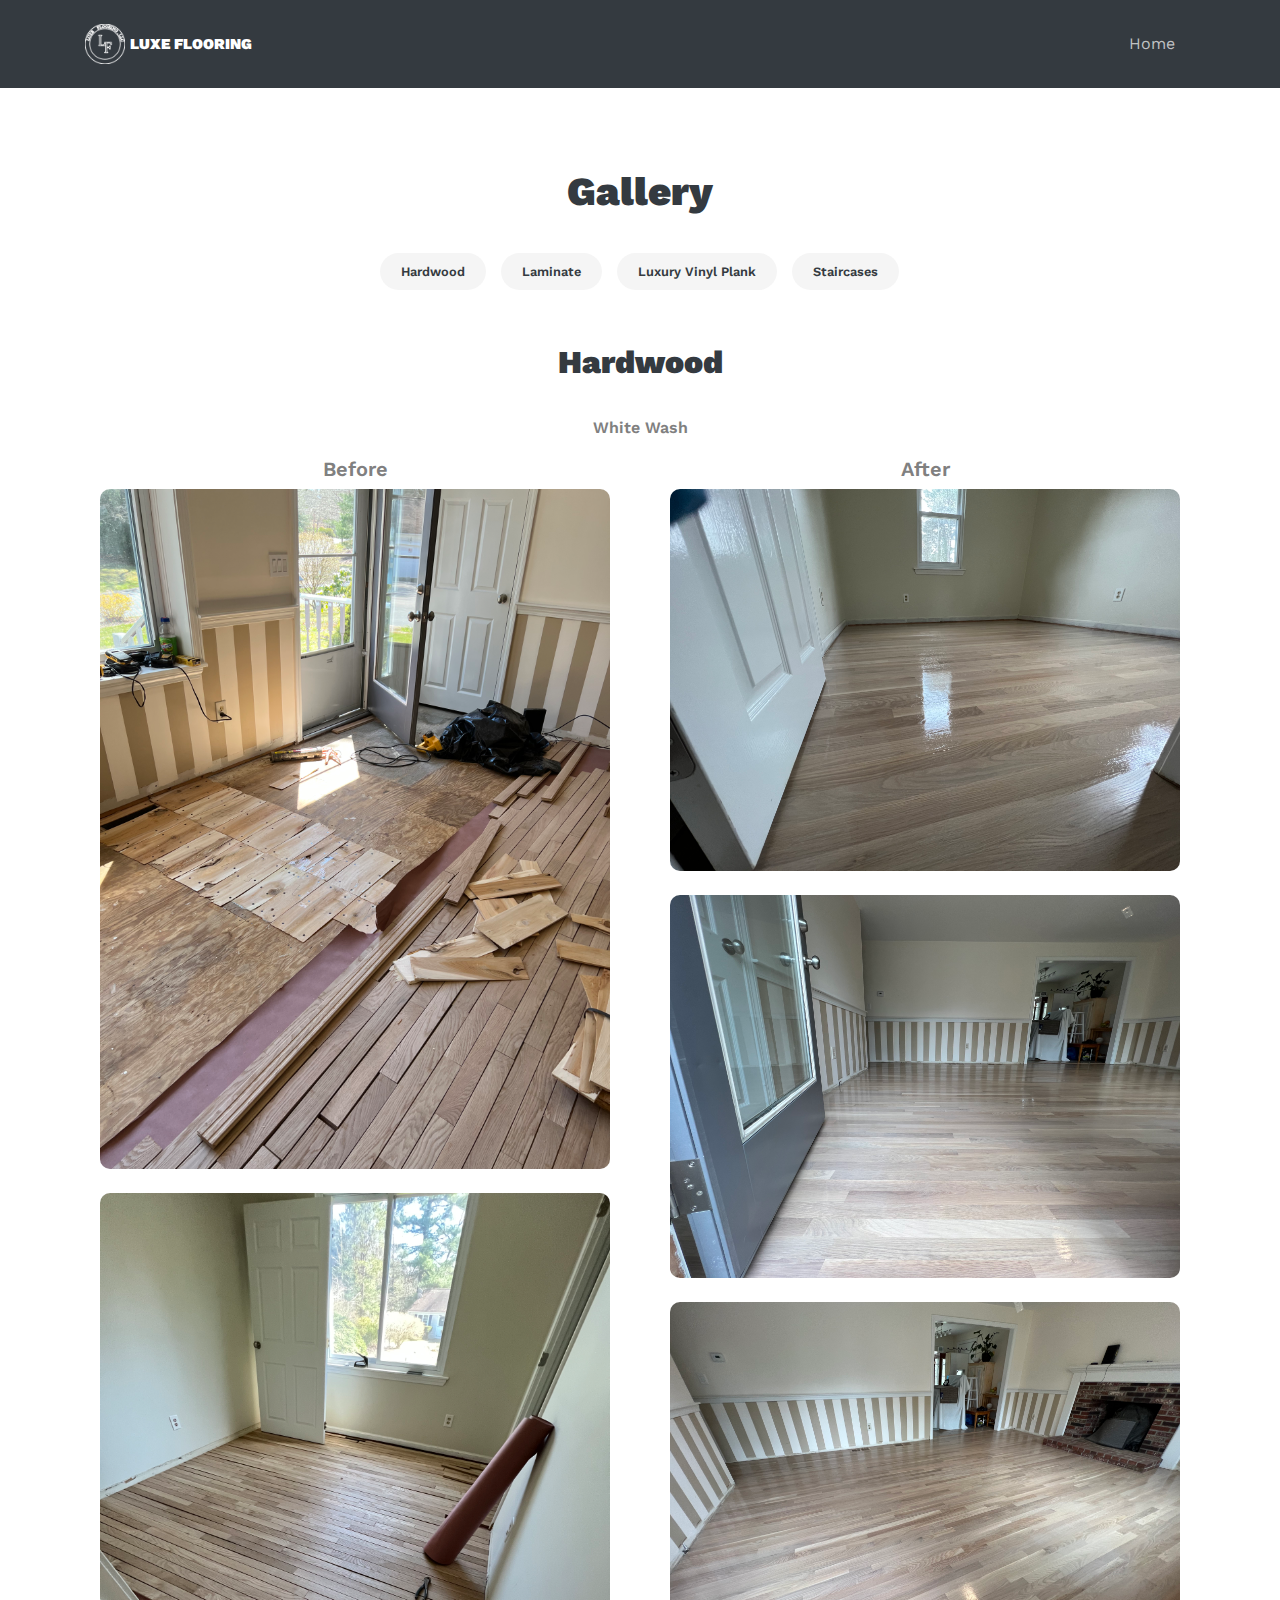
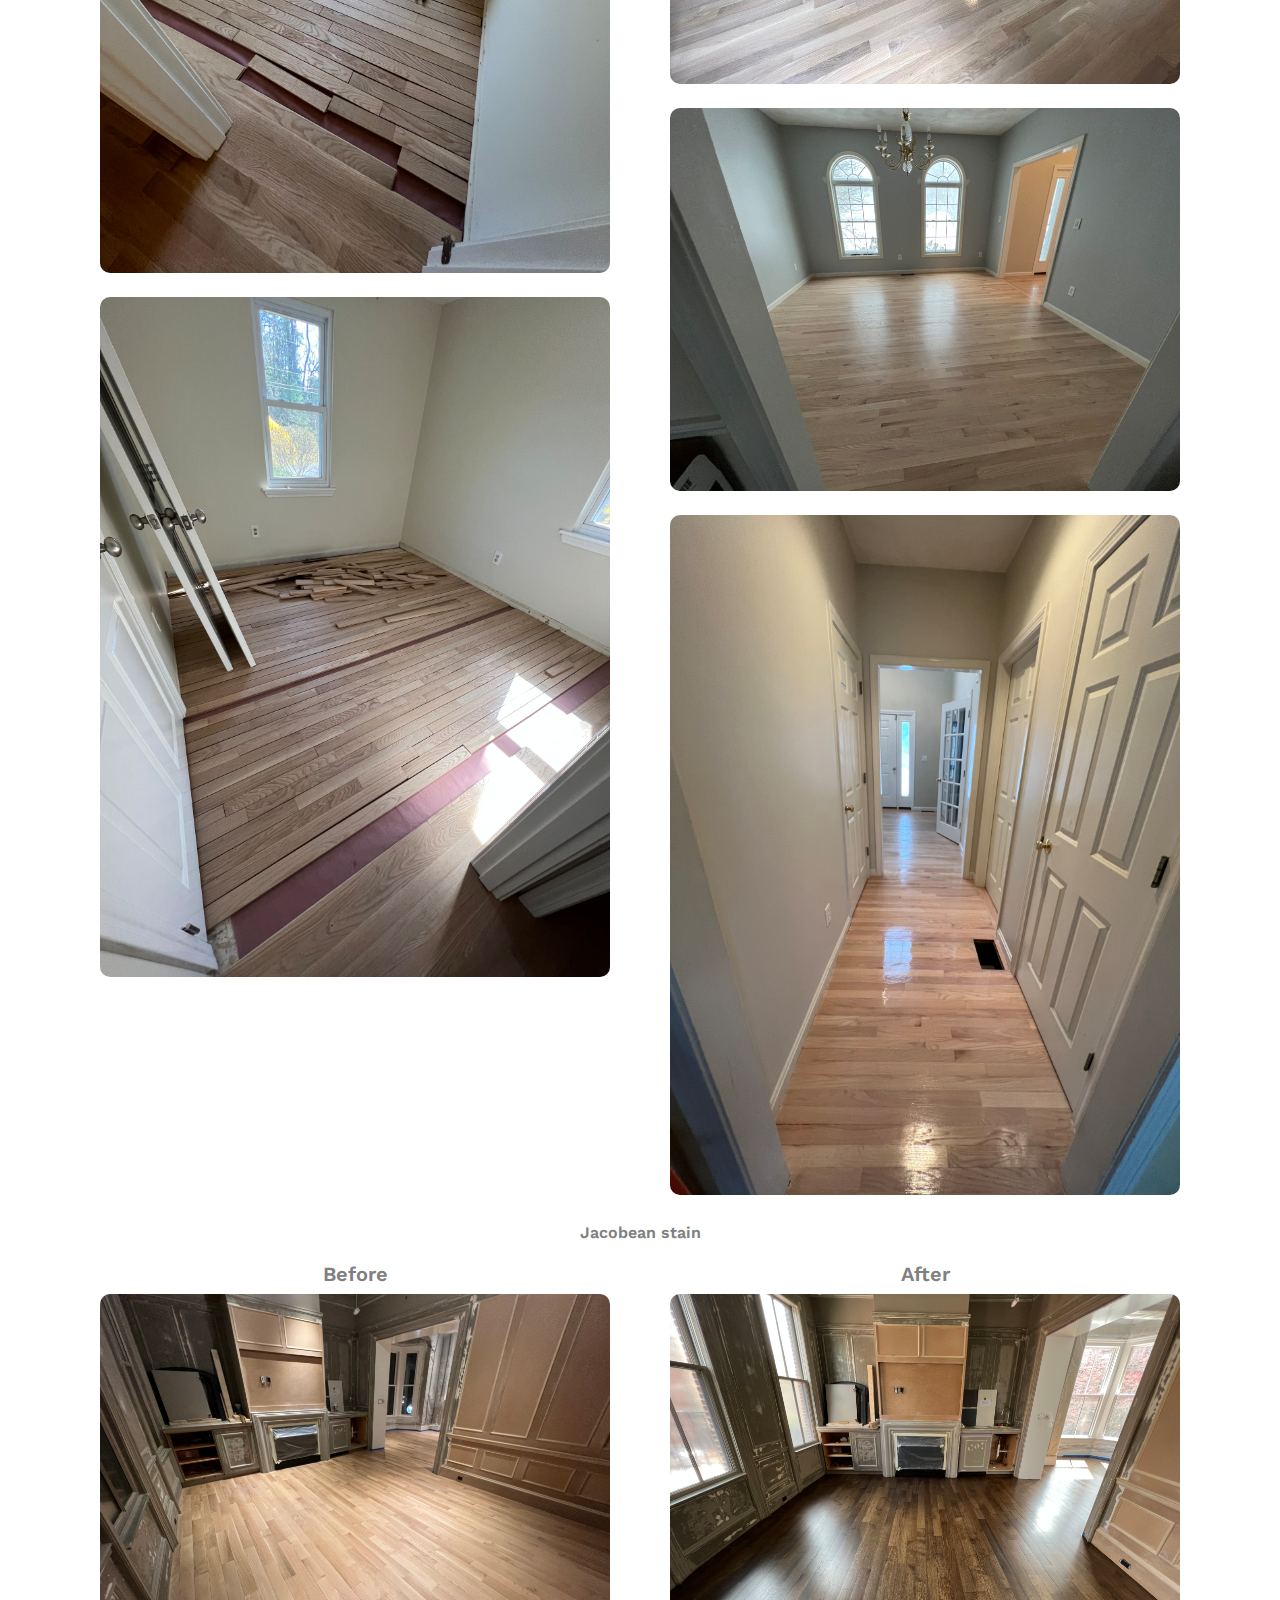
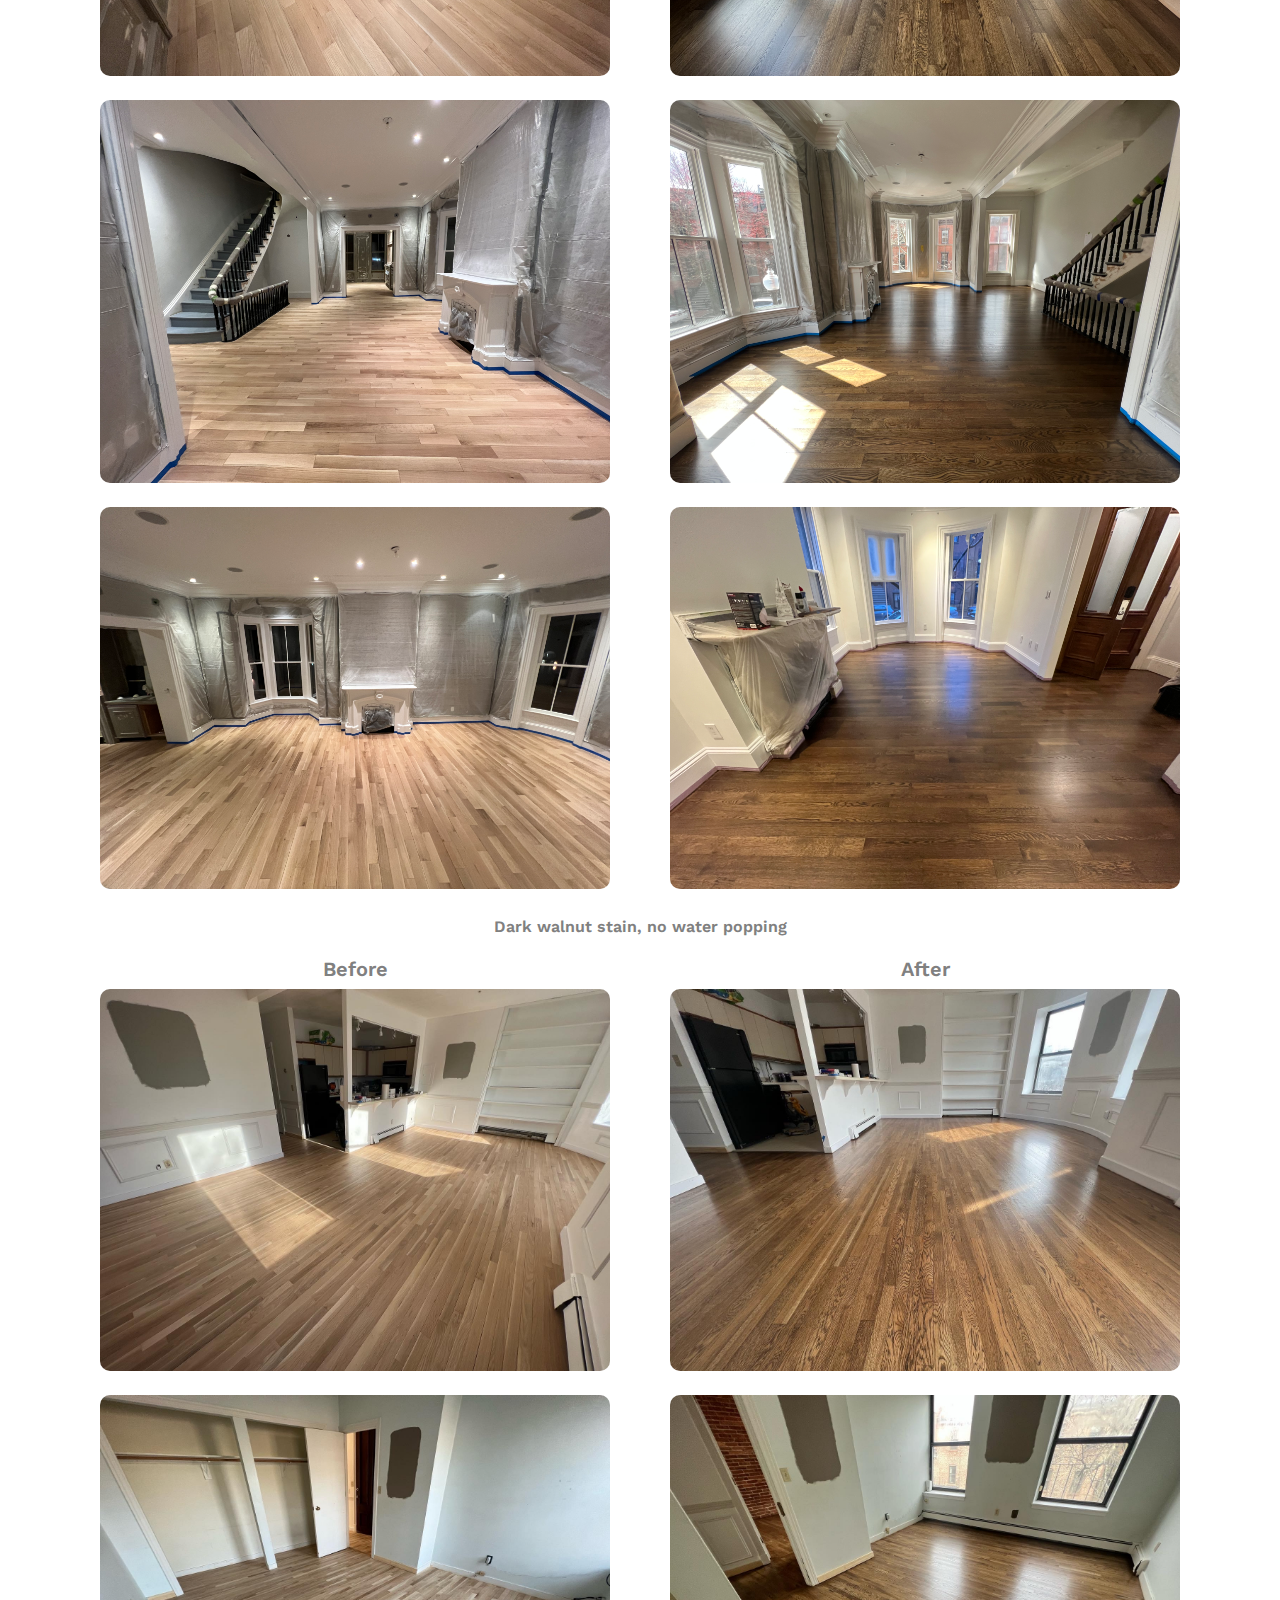
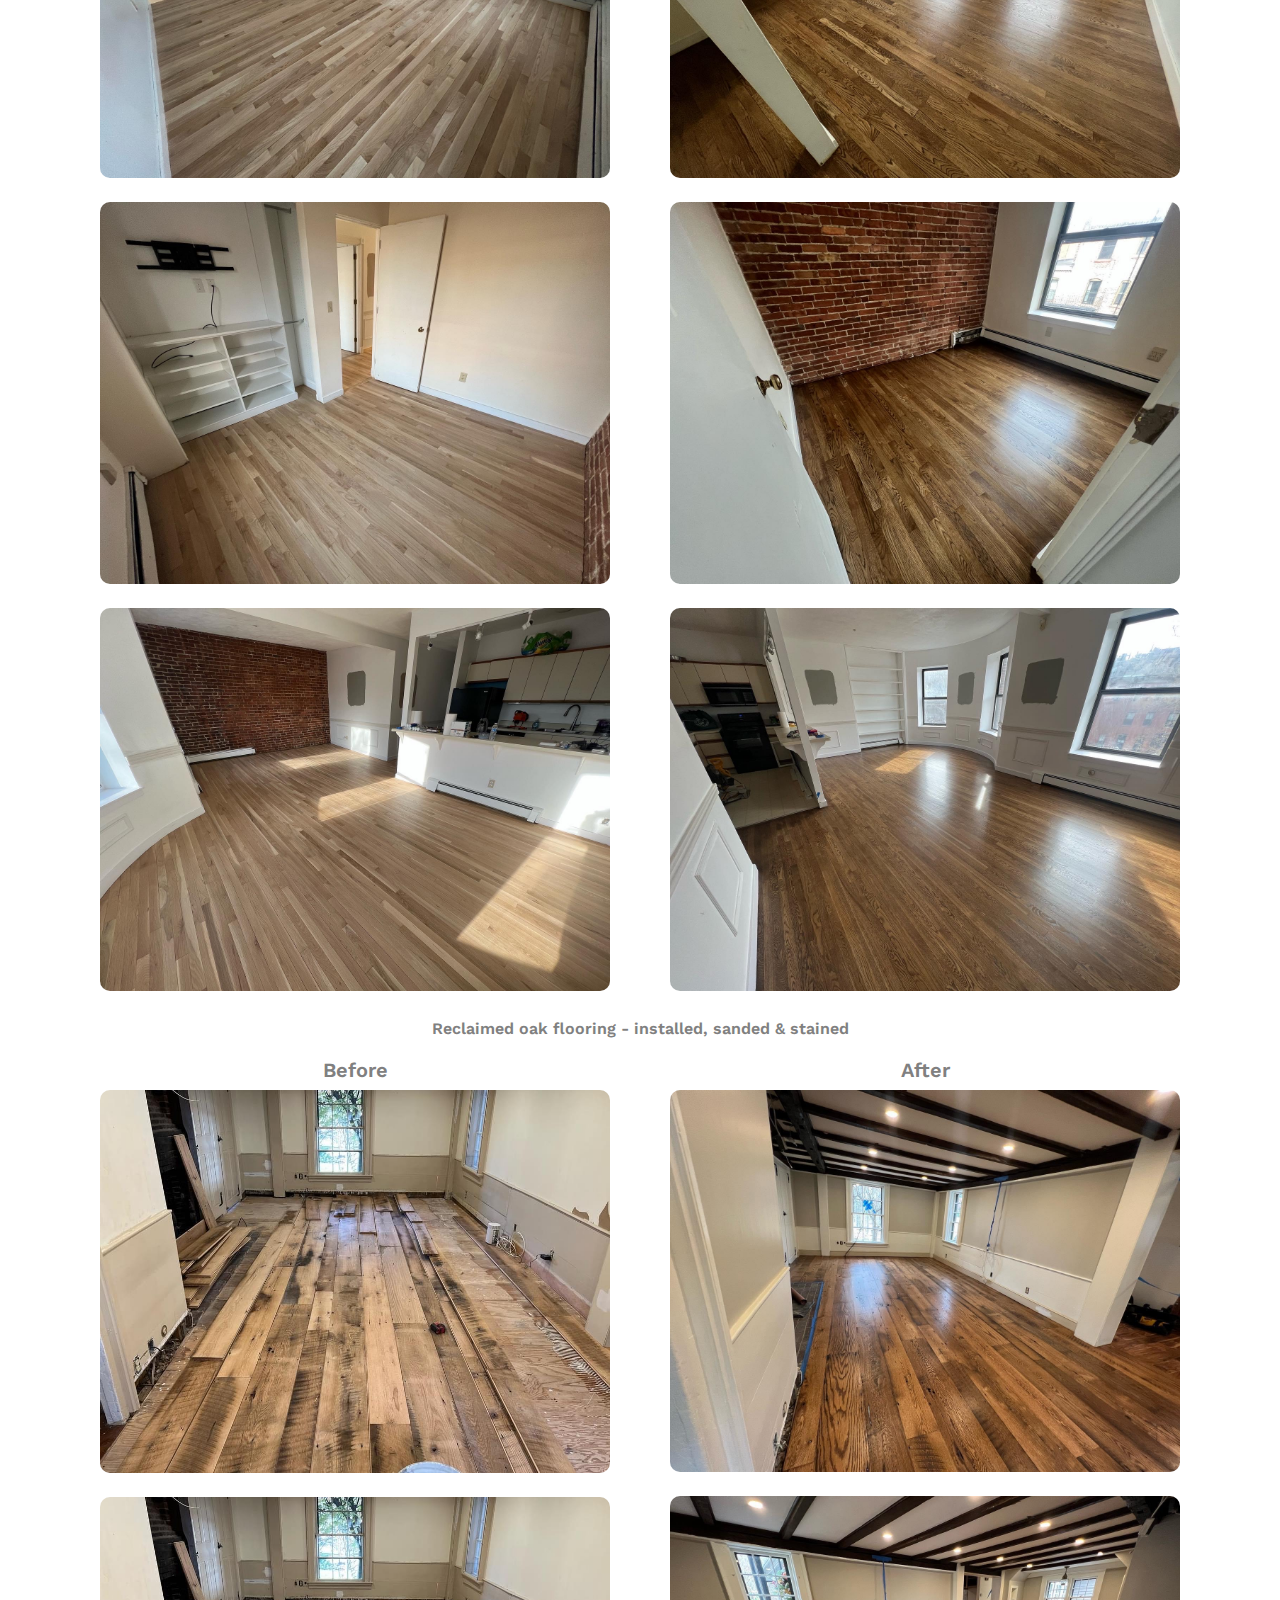
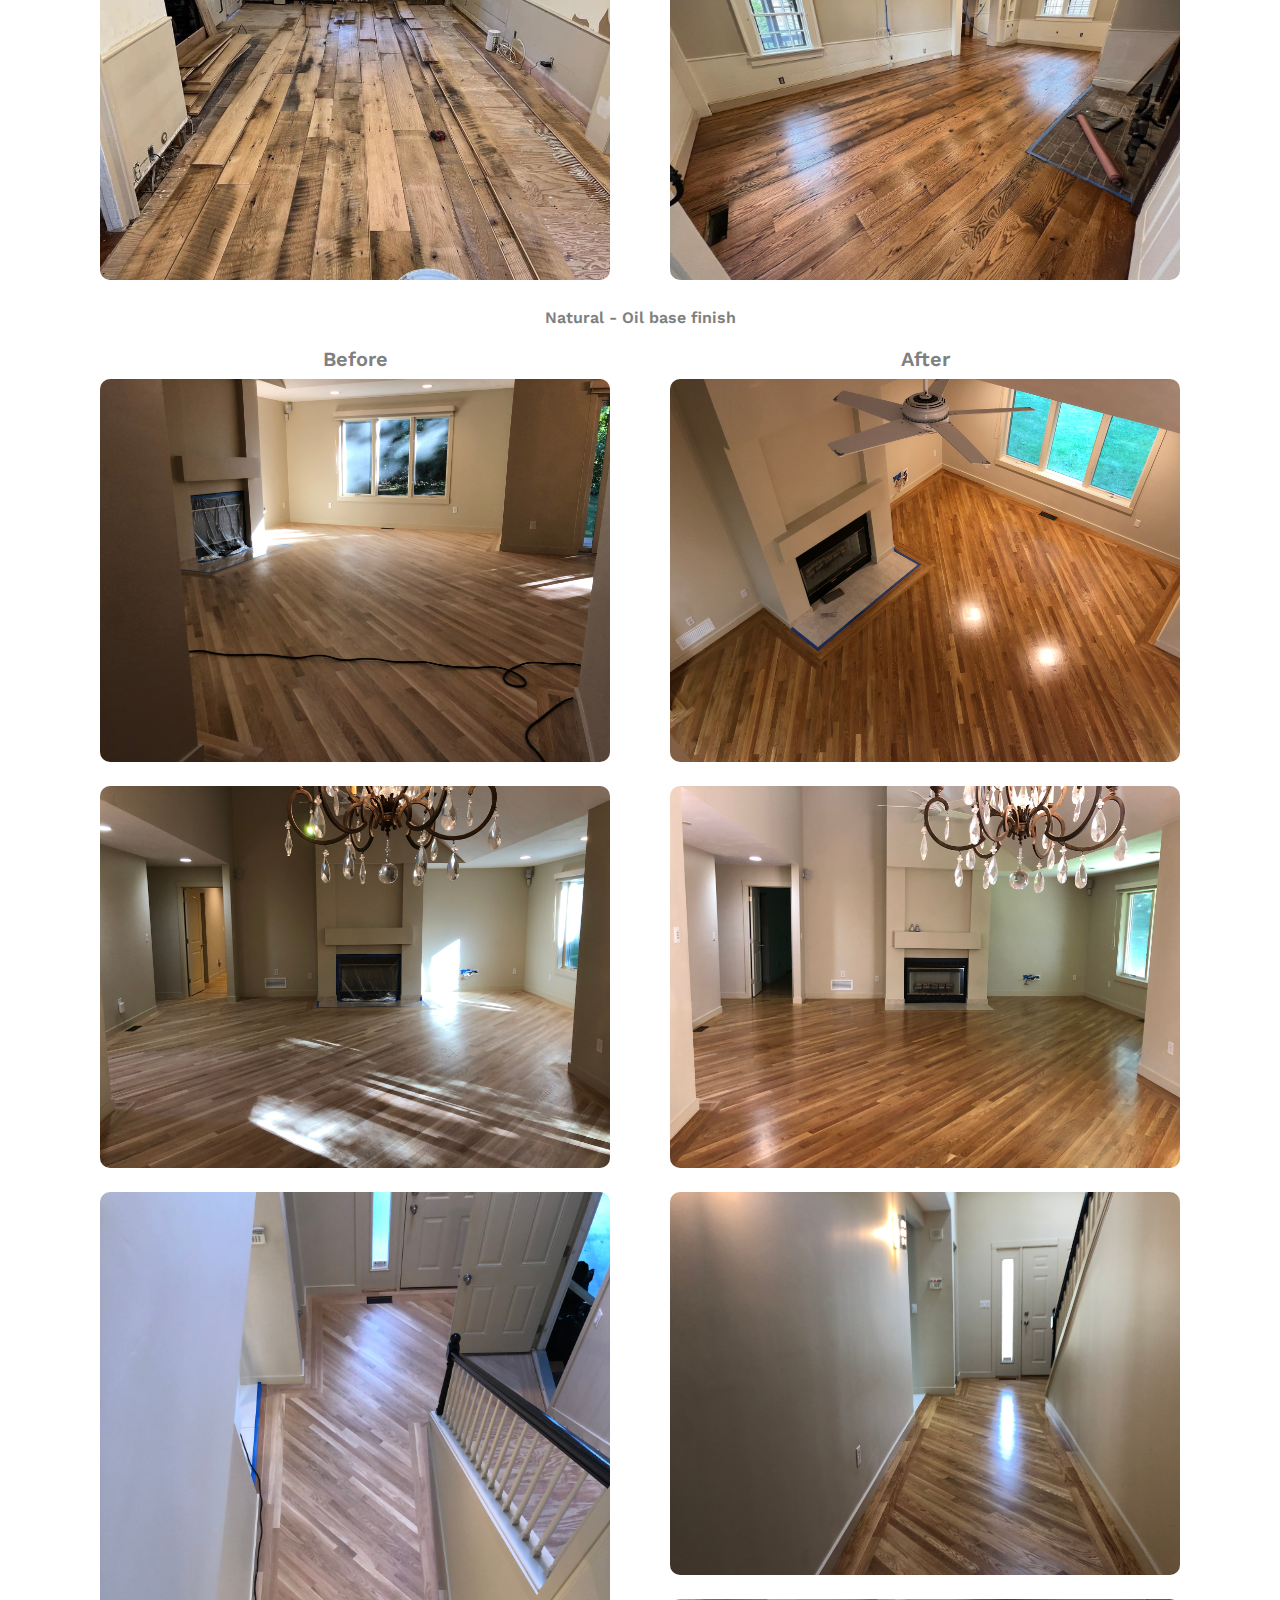
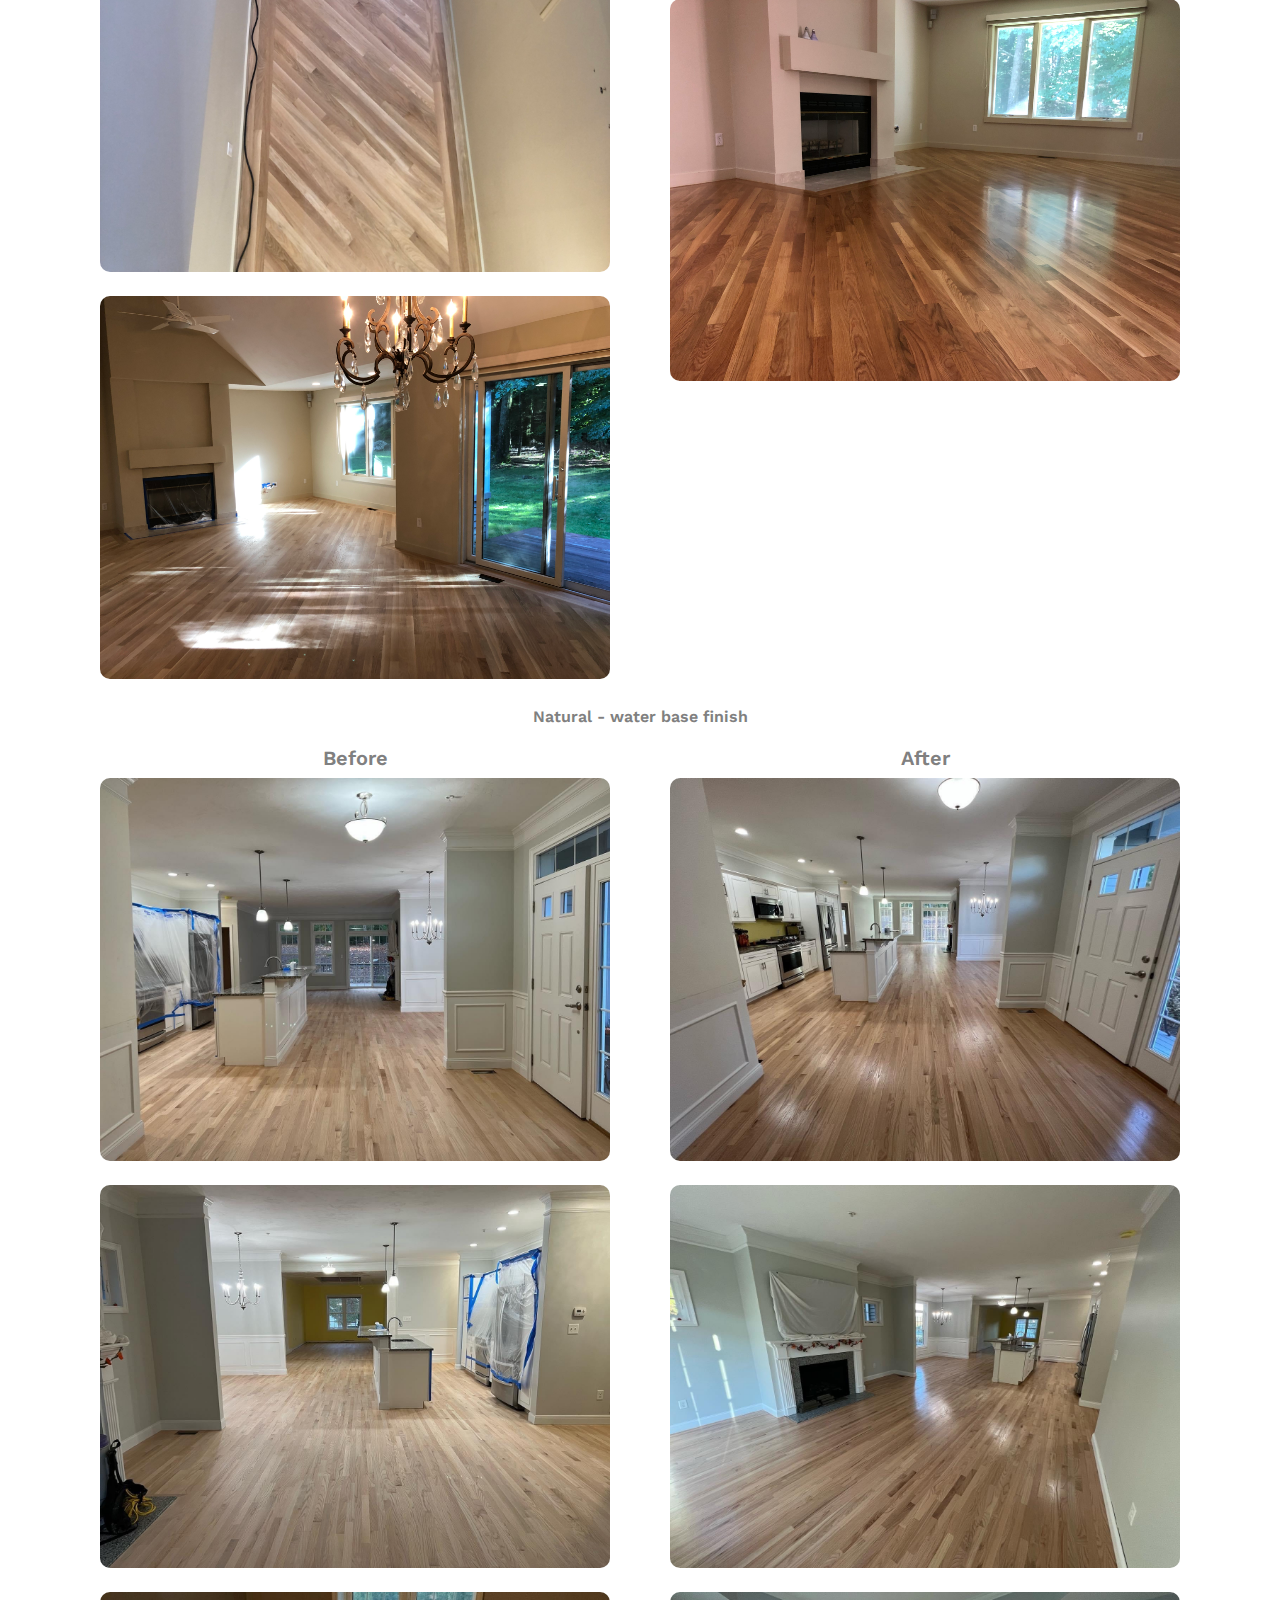
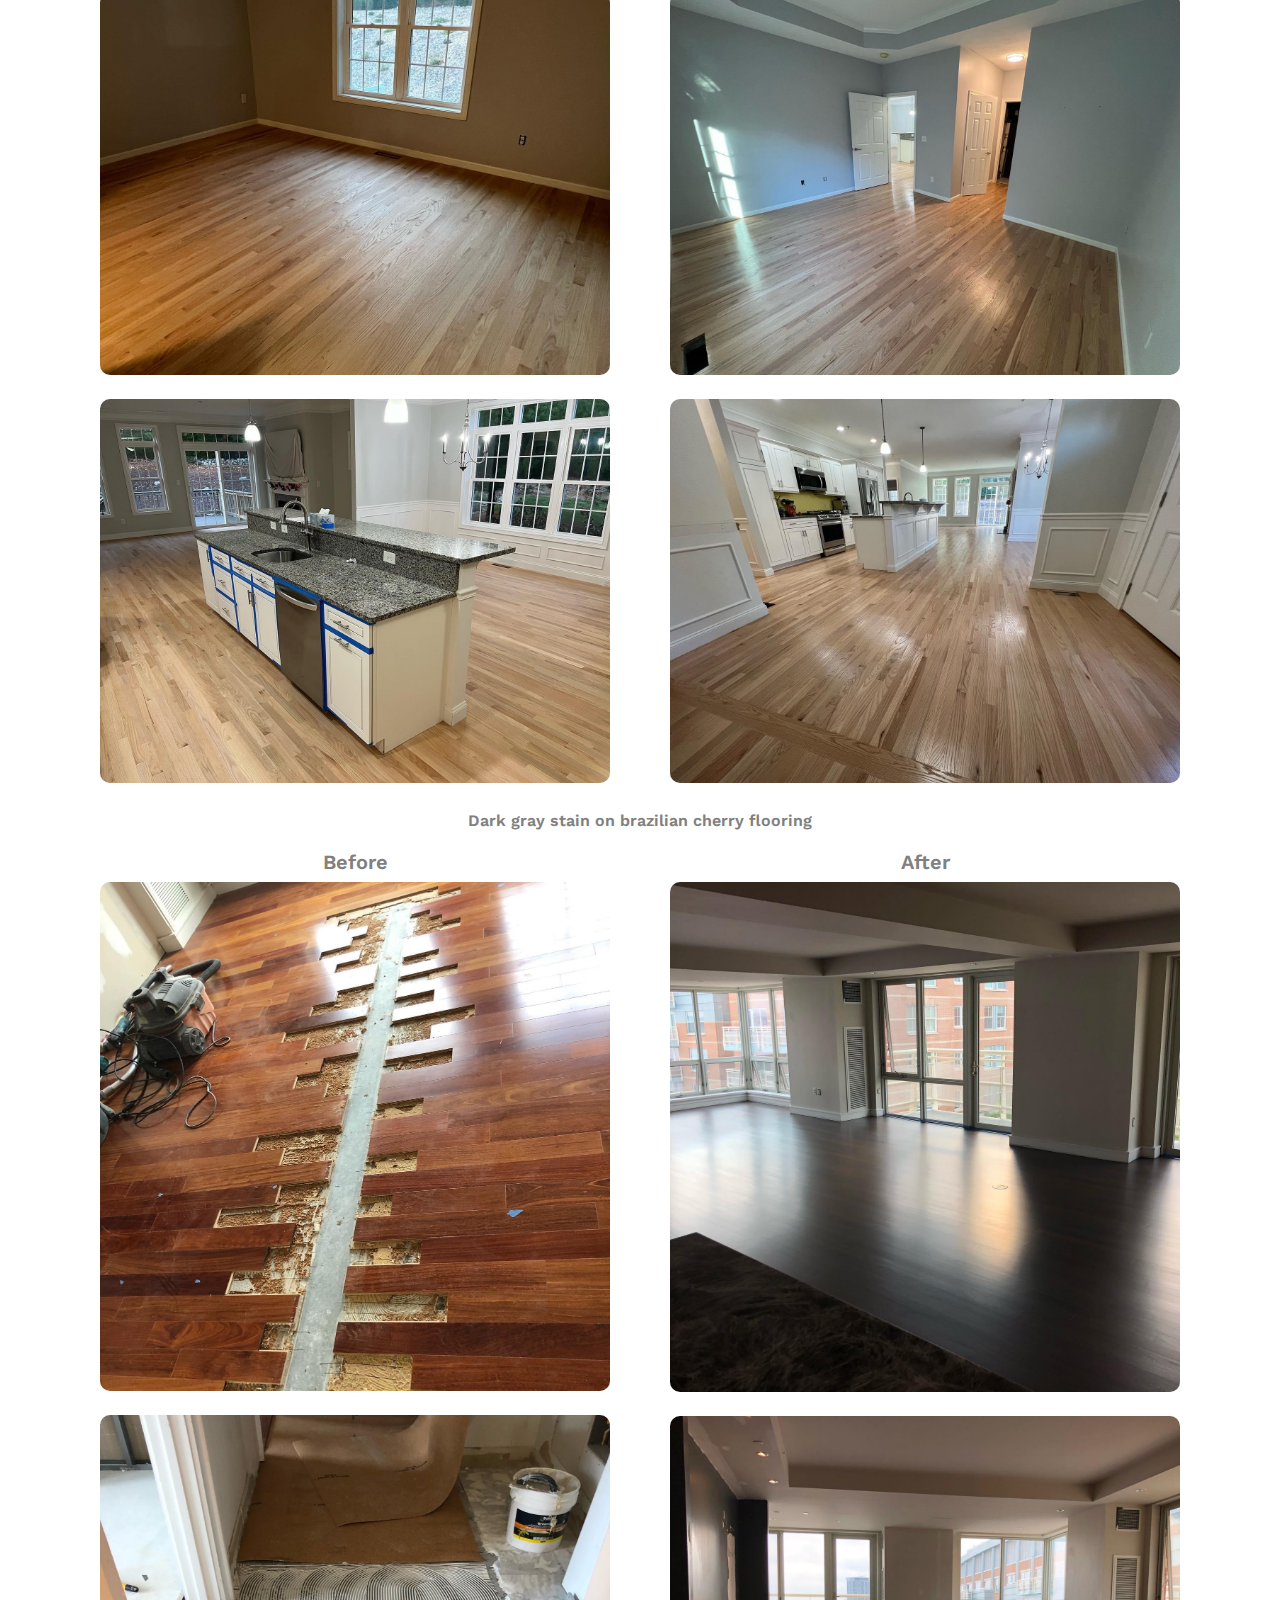
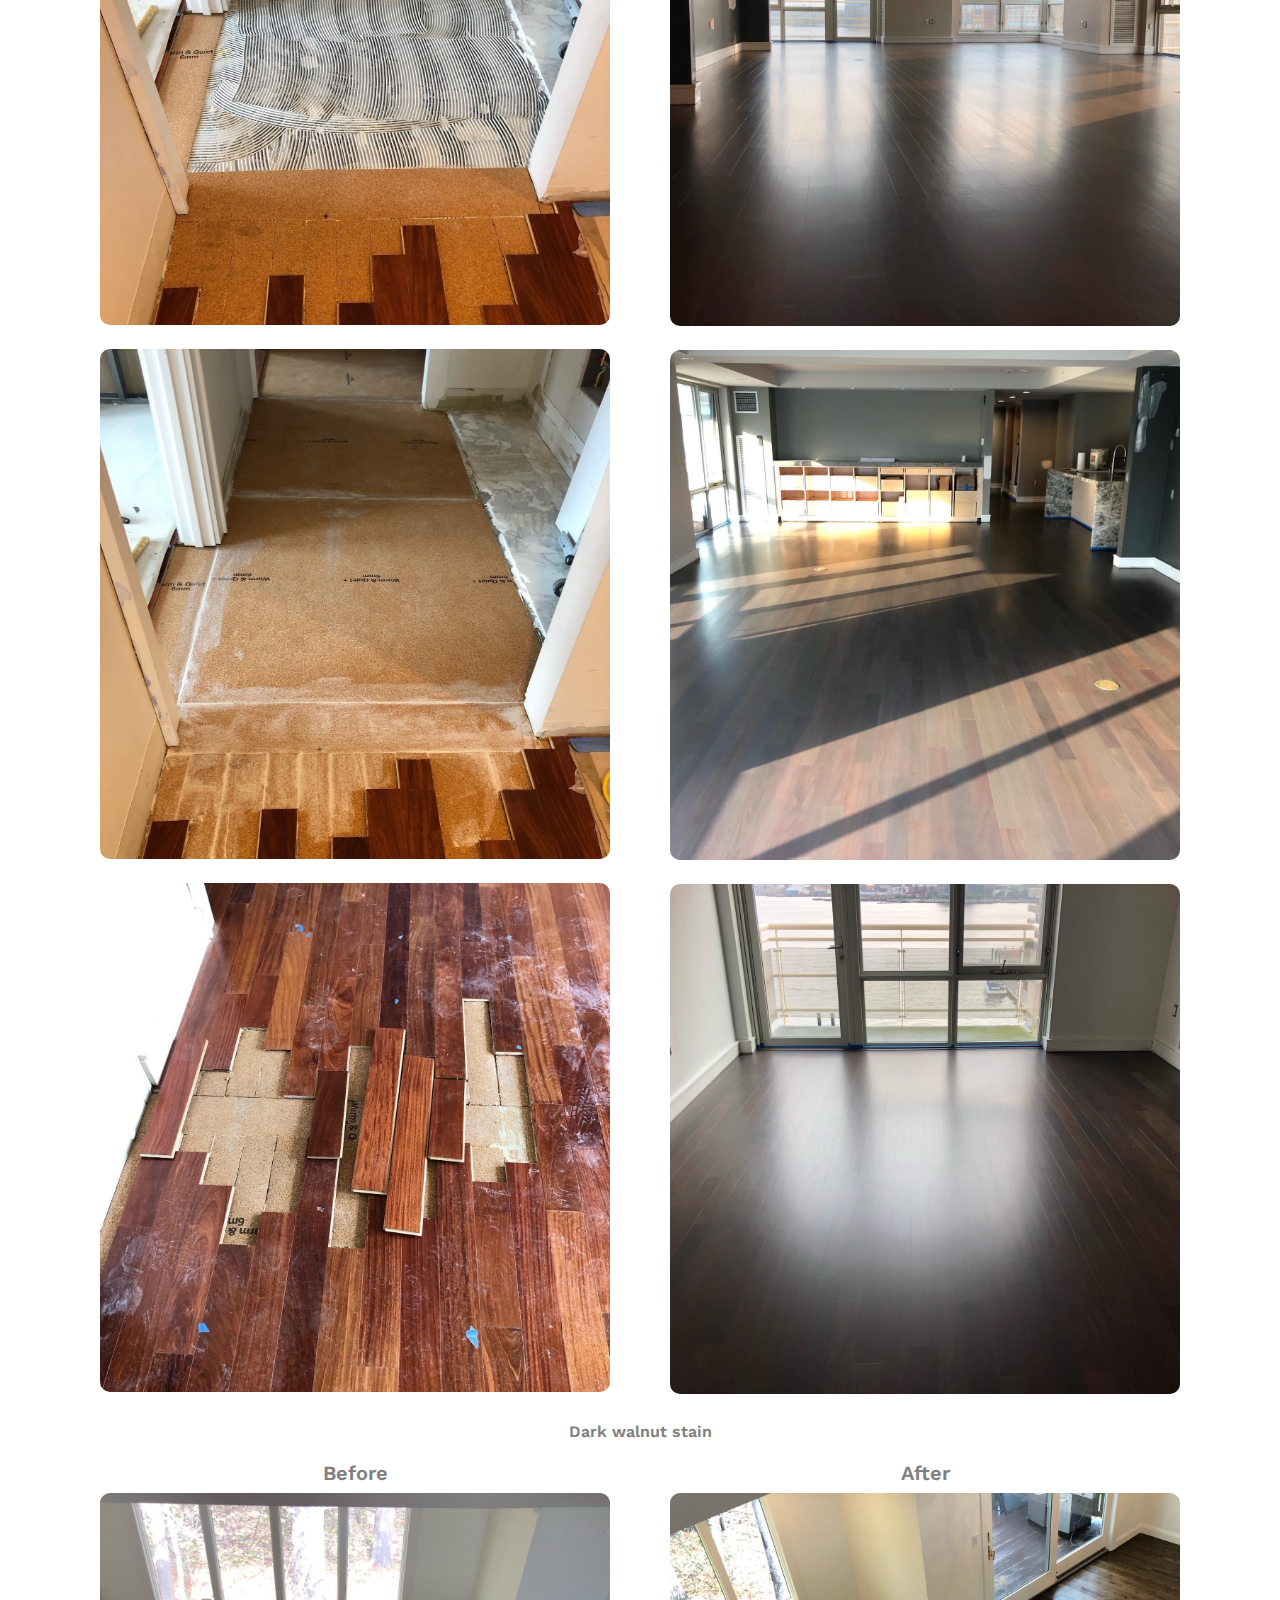
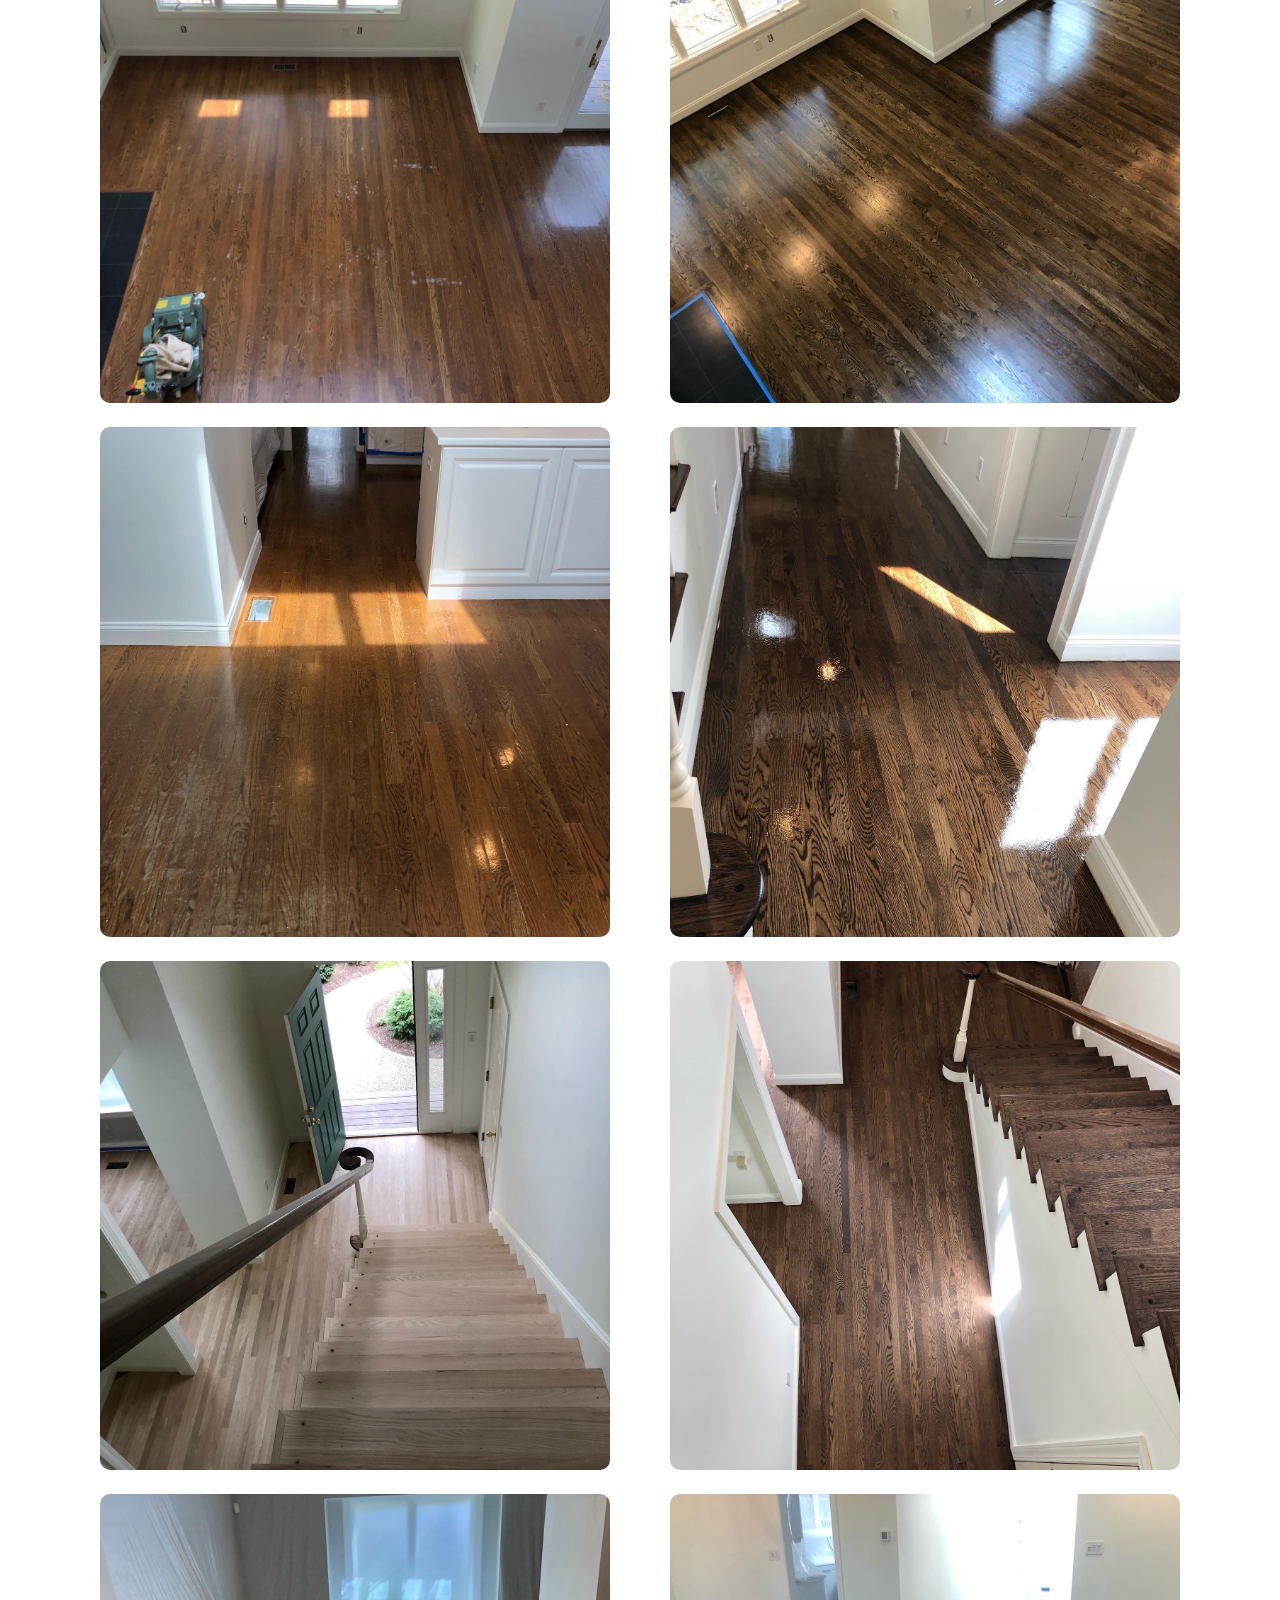
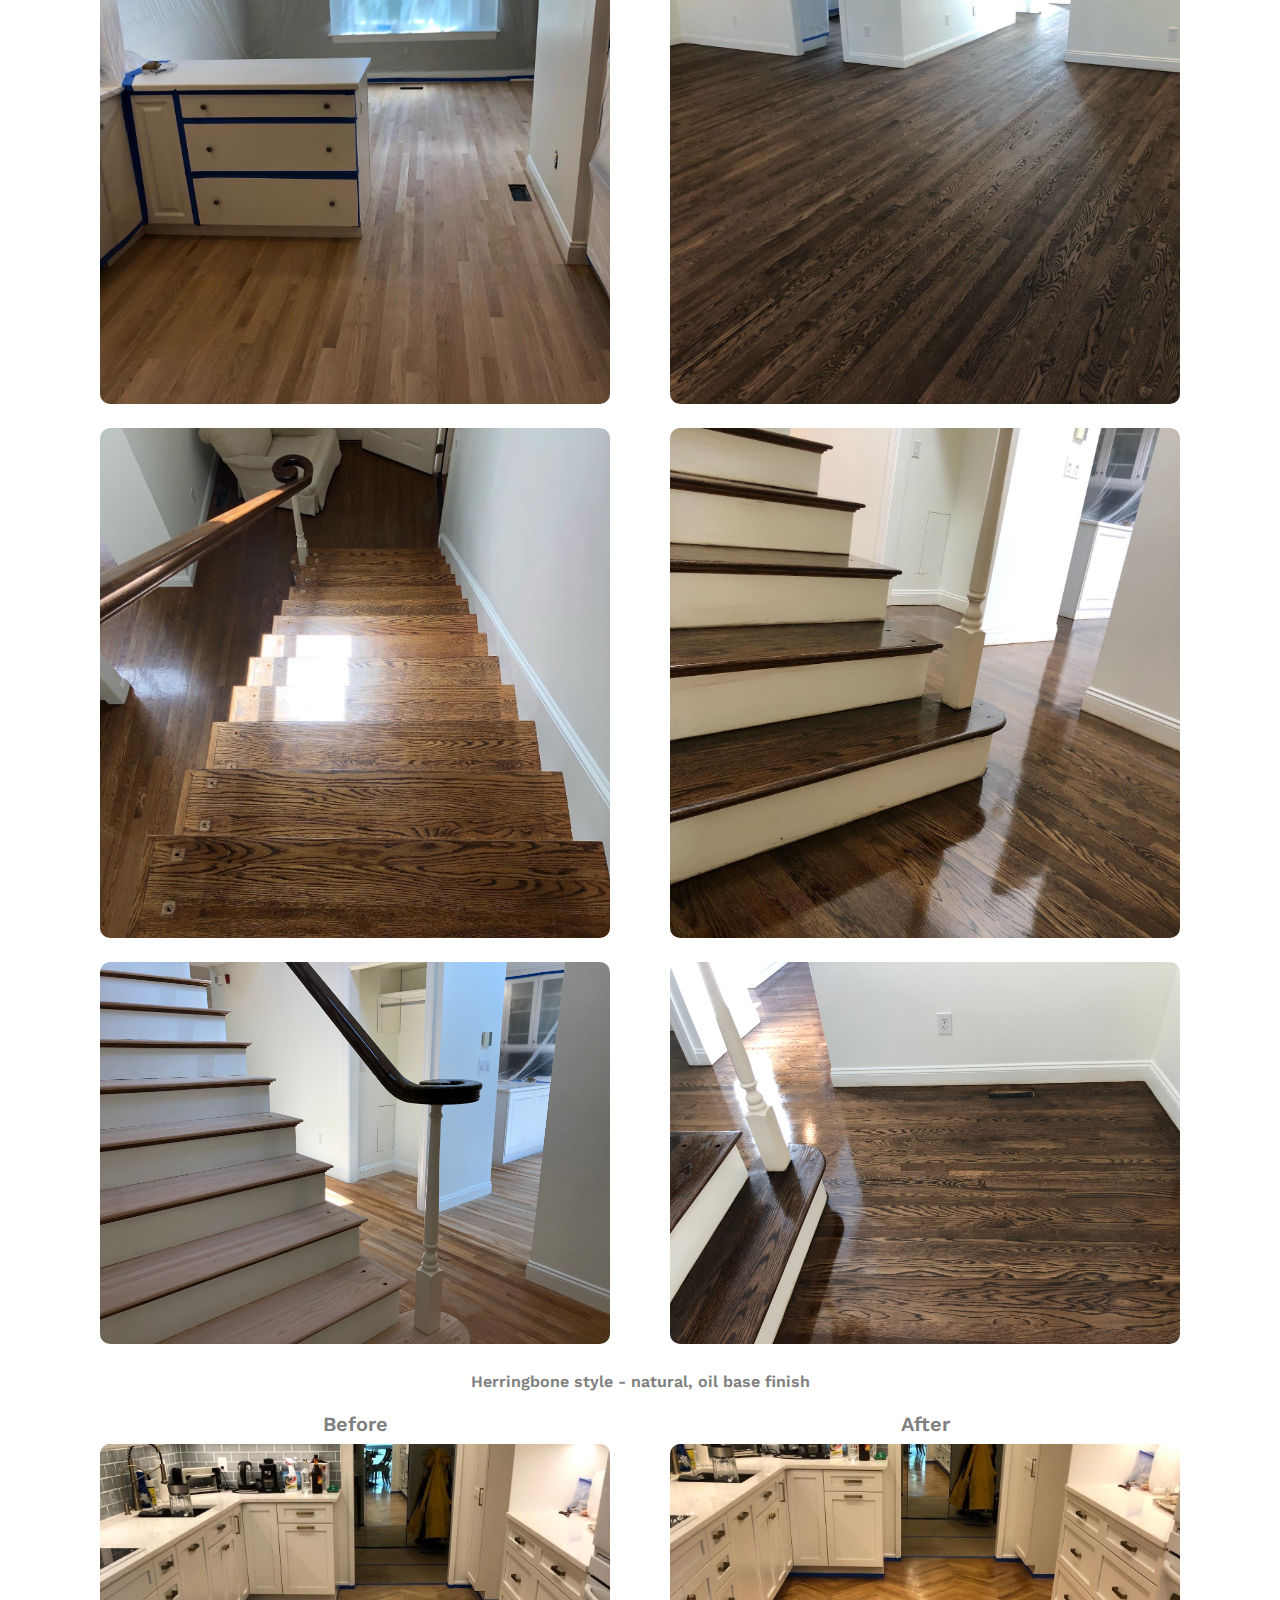
==== commit 8806fdd5: "added photos" ====
--- a/gallery.html
+++ b/gallery.html
@@ -45,10 +45,18 @@
 
     <link rel="stylesheet" href="fonts/flaticon/font/flaticon.css">
     <link rel="stylesheet" href="fonts/icomoon/style.css">
-
     <link rel="stylesheet" href="css/aos.css">
-
     <link rel="stylesheet" href="css/style.css">
+
+    <!-- Global site tag (gtag.js) - Google Analytics -->
+    <script async src="https://www.googletagmanager.com/gtag/js?id=G-CEQ41CY1Z0"></script>
+    <script>
+      window.dataLayer = window.dataLayer || [];
+      function gtag(){dataLayer.push(arguments);}
+      gtag('js', new Date());
+
+      gtag('config', 'G-CEQ41CY1Z0');
+    </script>
     
   </head>
   <body data-spy="scroll" data-target=".site-navbar-target" data-offset="300">
@@ -138,139 +146,172 @@
             </div>
           </div>
 
+          <div id="posts" class="row no-gutter">            
+          </div>
+          <!-- ----------------------------- -->
+
           <p style="font-weight: 600;">White Wash</p>
           <div id="posts" class="row no-gutter">
-            <div class="item col-sm-6 col-md-4 col-lg-4 col-xl-3 mb-4">
-              <a href="gallery/Hardwood/1. White Wash/IMG_2213.jpeg" class="item-wrap fancybox" data-fancybox="gallery">
-                <span class="icon-search2"></span>
-                <img class="img-fluid" src="gallery/Hardwood/1. White Wash/IMG_2213.jpeg">
-              </a>
+            <div class="col-6">
+                <h5 style="font-weight: 600;">Before</h5>
+                <div class="item col-12 col-sm-12 col-md-12 col-lg-12 col-xl-12 mb-4">
+                  <a href="gallery/Hardwood/1. White Wash/67217199798--3E915313-B06C-4FAF-8083-3B1571A054CD.jpg" class="item-wrap fancybox" data-fancybox="gallery">
+                    <span class="icon-search2"></span>
+                    <img class="img-fluid" src="gallery/Hardwood/1. White Wash/67217199798--3E915313-B06C-4FAF-8083-3B1571A054CD.jpg">
+                  </a>
+                </div>
+                <div class="item col-12 col-sm-12 col-md-12 col-lg-12 col-xl-12 mb-4">
+                  <a href="gallery/Hardwood/1. White Wash/IMG-2356.jpg" class="item-wrap fancybox" data-fancybox="gallery">
+                    <span class="icon-search2"></span>
+                    <img class="img-fluid" src="gallery/Hardwood/1. White Wash/IMG-2356.jpg">
+                  </a>
+                </div>
+                <div class="item col-12 col-sm-12 col-md-12 col-lg-12 col-xl-12 mb-4">
+                  <a href="gallery/Hardwood/1. White Wash/IMG-2357.jpg" class="item-wrap fancybox" data-fancybox="gallery">
+                    <span class="icon-search2"></span>
+                    <img class="img-fluid" src="gallery/Hardwood/1. White Wash/IMG-2357.jpg">
+                  </a>
+                </div>
+            </div>
+            <div class="col-6">
+                <h5 style="font-weight: 600;">After</h5>
+                <div class="item col-12 col-sm-12 col-md-12 col-lg-12 col-xl-12 mb-4">
+                  <a href="gallery/Hardwood/1. White Wash/IMG_2213.jpeg" class="item-wrap fancybox" data-fancybox="gallery">
+                    <span class="icon-search2"></span>
+                    <img class="img-fluid" src="gallery/Hardwood/1. White Wash/IMG_2213.jpeg">
+                  </a>
+                </div>
+                <div class="item col-12 col-sm-12 col-md-12 col-lg-12 col-xl-12 mb-4">
+                  <a href="gallery/Hardwood/1. White Wash/IMG_2217.jpeg" class="item-wrap fancybox" data-fancybox="gallery">
+                    <span class="icon-search2"></span>
+                    <img class="img-fluid" src="gallery/Hardwood/1. White Wash/IMG_2217.jpeg">
+                  </a>
+                </div>
+                <div class="item col-12 col-sm-12 col-md-12 col-lg-12 col-xl-12 mb-4">
+                  <a href="gallery/Hardwood/1. White Wash/IMG_2219.jpeg" class="item-wrap fancybox" data-fancybox="gallery">
+                    <span class="icon-search2"></span>
+                    <img class="img-fluid" src="gallery/Hardwood/1. White Wash/IMG_2219.jpeg">
+                  </a>
+                </div>
+                <div class="item col-12 col-sm-12 col-md-12 col-lg-12 col-xl-12 mb-4">
+                  <a href="gallery/Hardwood/1. White Wash/IMG-1181.jpg" class="item-wrap fancybox" data-fancybox="gallery">
+                    <span class="icon-search2"></span>
+                    <img class="img-fluid" src="gallery/Hardwood/1. White Wash/IMG-1181.jpg">
+                  </a>
+                </div>
+                <div class="item col-12 col-sm-12 col-md-12 col-lg-12 col-xl-12 mb-4">
+                  <a href="gallery/Hardwood/1. White Wash/IMG-1182.jpg" class="item-wrap fancybox" data-fancybox="gallery">
+                    <span class="icon-search2"></span>
+                    <img class="img-fluid" src="gallery/Hardwood/1. White Wash/IMG-1182.jpg">
+                  </a>
+                </div>
             </div>
             
-            <div class="item col-sm-6 col-md-4 col-lg-4 col-xl-3 mb-4">
-              <a href="gallery/Hardwood/1. White Wash/IMG_2217.jpeg" class="item-wrap fancybox" data-fancybox="gallery">
-                <span class="icon-search2"></span>
-                <img class="img-fluid" src="gallery/Hardwood/1. White Wash/IMG_2217.jpeg">
-              </a>
+          </div>
+          <!-- ----------------------------- -->
+
+          <p style="font-weight: 600;">Jacobean stain</p>
+          <div id="posts" class="row no-gutter">
+            <div class="col-6">
+                <h5 style="font-weight: 600;">Before</h5>
+                <div class="item col-12 mb-4">
+                  <a href="gallery/Hardwood/3. Jacobean stain - before & after/IMG-1789.jpg" class="item-wrap fancybox" data-fancybox="gallery">
+                    <span class="icon-search2"></span>
+                    <img class="img-fluid" src="gallery/Hardwood/3. Jacobean stain - before & after/IMG-1789.jpg">
+                  </a>
+                </div>
+                <div class="item col-12 mb-4">
+                  <a href="gallery/Hardwood/3. Jacobean stain - before & after/IMG-1790.jpg" class="item-wrap fancybox" data-fancybox="gallery">
+                    <span class="icon-search2"></span>
+                    <img class="img-fluid" src="gallery/Hardwood/3. Jacobean stain - before & after/IMG-1790.jpg">
+                  </a>
+                </div>
+                <div class="item col-12 mb-4">
+                  <a href="gallery/Hardwood/3. Jacobean stain - before & after/IMG-1794.jpg" class="item-wrap fancybox" data-fancybox="gallery">
+                    <span class="icon-search2"></span>
+                    <img class="img-fluid" src="gallery/Hardwood/3. Jacobean stain - before & after/IMG-1794.jpg">
+                  </a>
+                </div>
+            </div>
+            <div class="col-6">
+                <h5 style="font-weight: 600;">After</h5>
+                <div class="item col-12 mb-4">
+                  <a href="gallery/Hardwood/3. Jacobean stain - before & after/IMG-1839.jpg" class="item-wrap fancybox" data-fancybox="gallery">
+                    <span class="icon-search2"></span>
+                    <img class="img-fluid" src="gallery/Hardwood/3. Jacobean stain - before & after/IMG-1839.jpg">
+                  </a>
+                </div>
+                <div class="item col-12 mb-4">
+                  <a href="gallery/Hardwood/3. Jacobean stain - before & after/IMG-1838.jpg" class="item-wrap fancybox" data-fancybox="gallery">
+                    <span class="icon-search2"></span>
+                    <img class="img-fluid" src="gallery/Hardwood/3. Jacobean stain - before & after/IMG-1838.jpg">
+                  </a>
+                </div>
+                <div class="item col-12 mb-4">
+                  <a href="gallery/Hardwood/3. Jacobean stain - before & after/IMG-1828.jpg" class="item-wrap fancybox" data-fancybox="gallery">
+                    <span class="icon-search2"></span>
+                    <img class="img-fluid" src="gallery/Hardwood/3. Jacobean stain - before & after/IMG-1828.jpg">
+                  </a>
+                </div>
             </div>
             
-            <div class="item col-sm-6 col-md-4 col-lg-4 col-xl-3 mb-4">
-              <a href="gallery/Hardwood/1. White Wash/IMG_2219.jpeg" class="item-wrap fancybox" data-fancybox="gallery">
-                <span class="icon-search2"></span>
-                <img class="img-fluid" src="gallery/Hardwood/1. White Wash/IMG_2219.jpeg">
-              </a>
-            </div>
-
-            <div class="item col-sm-6 col-md-4 col-lg-4 col-xl-3 mb-4">
-              <a href="gallery/Hardwood/1. White Wash/67217199798--3E915313-B06C-4FAF-8083-3B1571A054CD.jpg" class="item-wrap fancybox" data-fancybox="gallery">
-                <span class="icon-search2"></span>
-                <img class="img-fluid" src="gallery/Hardwood/1. White Wash/67217199798--3E915313-B06C-4FAF-8083-3B1571A054CD.jpg">
-              </a>
-            </div>
-            <div class="item col-sm-6 col-md-4 col-lg-4 col-xl-3 mb-4">
-              <a href="gallery/Hardwood/1. White Wash/IMG-1181.jpg" class="item-wrap fancybox" data-fancybox="gallery">
-                <span class="icon-search2"></span>
-                <img class="img-fluid" src="gallery/Hardwood/1. White Wash/IMG-1181.jpg">
-              </a>
-            </div>
-            <div class="item col-sm-6 col-md-4 col-lg-4 col-xl-3 mb-4">
-              <a href="gallery/Hardwood/1. White Wash/IMG-1182.jpg" class="item-wrap fancybox" data-fancybox="gallery">
-                <span class="icon-search2"></span>
-                <img class="img-fluid" src="gallery/Hardwood/1. White Wash/IMG-1182.jpg">
-              </a>
-            </div>
-            <div class="item col-sm-6 col-md-4 col-lg-4 col-xl-3 mb-4">
-              <a href="gallery/Hardwood/1. White Wash/IMG-2356.jpg" class="item-wrap fancybox" data-fancybox="gallery">
-                <span class="icon-search2"></span>
-                <img class="img-fluid" src="gallery/Hardwood/1. White Wash/IMG-2356.jpg">
-              </a>
-            </div>
-            <div class="item col-sm-6 col-md-4 col-lg-4 col-xl-3 mb-4">
-              <a href="gallery/Hardwood/1. White Wash/IMG-2357.jpg" class="item-wrap fancybox" data-fancybox="gallery">
-                <span class="icon-search2"></span>
-                <img class="img-fluid" src="gallery/Hardwood/1. White Wash/IMG-2357.jpg">
-              </a>
-            </div>
-            <div class="item col-sm-6 col-md-4 col-lg-4 col-xl-3 mb-4">
-              <a href="gallery/Hardwood/1. White Wash/IMG-2358.jpg" class="item-wrap fancybox" data-fancybox="gallery">
-                <span class="icon-search2"></span>
-                <img class="img-fluid" src="gallery/Hardwood/1. White Wash/IMG-2358.jpg">
-              </a>
-            </div>
-            <div class="item col-sm-6 col-md-4 col-lg-4 col-xl-3 mb-4">
-              <a href="gallery/Hardwood/1. White Wash/IMG-2359.jpg" class="item-wrap fancybox" data-fancybox="gallery">
-                <span class="icon-search2"></span>
-                <img class="img-fluid" src="gallery/Hardwood/1. White Wash/IMG-2359.jpg">
-              </a>
-            </div>
           </div>
           <!-- ----------------------------- -->
 
-          <p style="font-weight: 600;">White Wash</p>
+          <p style="font-weight: 600;">Dark walnut stain, no water popping</p>
           <div id="posts" class="row no-gutter">
             <div class="col-6">
                 <h5 style="font-weight: 600;">Before</h5>
                 <div class="item col-12 mb-4">
-                  <a href="gallery/Hardwood/1. White Wash/67217199798--3E915313-B06C-4FAF-8083-3B1571A054CD.jpg" class="item-wrap fancybox" data-fancybox="gallery">
-                    <span class="icon-search2"></span>
-                    <img class="img-fluid" src="gallery/Hardwood/1. White Wash/67217199798--3E915313-B06C-4FAF-8083-3B1571A054CD.jpg">
-                  </a>
-                </div>
-                <div class="item col-12 mb-4">
-                  <a href="gallery/Hardwood/1. White Wash/IMG-2356.jpg" class="item-wrap fancybox" data-fancybox="gallery">
-                    <span class="icon-search2"></span>
-                    <img class="img-fluid" src="gallery/Hardwood/1. White Wash/IMG-2356.jpg">
-                  </a>
-                </div>
-                <div class="item col-12 mb-4">
-                  <a href="gallery/Hardwood/1. White Wash/IMG-2357.jpg" class="item-wrap fancybox" data-fancybox="gallery">
-                    <span class="icon-search2"></span>
-                    <img class="img-fluid" src="gallery/Hardwood/1. White Wash/IMG-2357.jpg">
-                  </a>
-                </div>
-                <div class="item col-12 mb-4">
-                  <a href="gallery/Hardwood/1. White Wash/IMG-2358.jpg" class="item-wrap fancybox" data-fancybox="gallery">
-                    <span class="icon-search2"></span>
-                    <img class="img-fluid" src="gallery/Hardwood/1. White Wash/IMG-2358.jpg">
-                  </a>
-                </div>
-                <div class="item col-12 mb-4">
-                  <a href="gallery/Hardwood/1. White Wash/IMG-2359.jpg" class="item-wrap fancybox" data-fancybox="gallery">
-                    <span class="icon-search2"></span>
-                    <img class="img-fluid" src="gallery/Hardwood/1. White Wash/IMG-2359.jpg">
-                  </a>
-                </div>
+                  <a href="gallery/Hardwood/4. Dark walnut stain, no water popping - before & after/b1.JPG" class="item-wrap fancybox" data-fancybox="gallery">
+                    <span class="icon-search2"></span>
+                    <img class="img-fluid" src="gallery/Hardwood/4. Dark walnut stain, no water popping - before & after/b1.JPG">
+                  </a>
+                </div>
+                <div class="item col-12 mb-4">
+                  <a href="gallery/Hardwood/4. Dark walnut stain, no water popping - before & after/b2.JPG" class="item-wrap fancybox" data-fancybox="gallery">
+                    <span class="icon-search2"></span>
+                    <img class="img-fluid" src="gallery/Hardwood/4. Dark walnut stain, no water popping - before & after/b2.JPG">
+                  </a>
+                </div>
+                <div class="item col-12 mb-4">
+                  <a href="gallery/Hardwood/4. Dark walnut stain, no water popping - before & after/b3.JPG" class="item-wrap fancybox" data-fancybox="gallery">
+                    <span class="icon-search2"></span>
+                    <img class="img-fluid" src="gallery/Hardwood/4. Dark walnut stain, no water popping - before & after/b3.JPG">
+                  </a>
+                </div>
+                <div class="item col-12 mb-4">
+                  <a href="gallery/Hardwood/4. Dark walnut stain, no water popping - before & after/b4.JPG" class="item-wrap fancybox" data-fancybox="gallery">
+                    <span class="icon-search2"></span>
+                    <img class="img-fluid" src="gallery/Hardwood/4. Dark walnut stain, no water popping - before & after/b4.JPG">
+                  </a>
+                </div>
+                
             </div>
             <div class="col-6">
                 <h5 style="font-weight: 600;">After</h5>
                 <div class="item col-12 mb-4">
-                  <a href="gallery/Hardwood/1. White Wash/IMG_2213.jpeg" class="item-wrap fancybox" data-fancybox="gallery">
-                    <span class="icon-search2"></span>
-                    <img class="img-fluid" src="gallery/Hardwood/1. White Wash/IMG_2213.jpeg">
-                  </a>
-                </div>
-                <div class="item col-12 mb-4">
-                  <a href="gallery/Hardwood/1. White Wash/IMG_2217.jpeg" class="item-wrap fancybox" data-fancybox="gallery">
-                    <span class="icon-search2"></span>
-                    <img class="img-fluid" src="gallery/Hardwood/1. White Wash/IMG_2217.jpeg">
-                  </a>
-                </div>
-                <div class="item col-12 mb-4">
-                  <a href="gallery/Hardwood/1. White Wash/IMG_2219.jpeg" class="item-wrap fancybox" data-fancybox="gallery">
-                    <span class="icon-search2"></span>
-                    <img class="img-fluid" src="gallery/Hardwood/1. White Wash/IMG_2219.jpeg">
-                  </a>
-                </div>
-                <div class="item col-12 mb-4">
-                  <a href="gallery/Hardwood/1. White Wash/IMG-1181.jpg" class="item-wrap fancybox" data-fancybox="gallery">
-                    <span class="icon-search2"></span>
-                    <img class="img-fluid" src="gallery/Hardwood/1. White Wash/IMG-1181.jpg">
-                  </a>
-                </div>
-                <div class="item col-12 mb-4">
-                  <a href="gallery/Hardwood/1. White Wash/IMG-1182.jpg" class="item-wrap fancybox" data-fancybox="gallery">
-                    <span class="icon-search2"></span>
-                    <img class="img-fluid" src="gallery/Hardwood/1. White Wash/IMG-1182.jpg">
+                  <a href="gallery/Hardwood/4. Dark walnut stain, no water popping - before & after/a5.JPG" class="item-wrap fancybox" data-fancybox="gallery">
+                    <span class="icon-search2"></span>
+                    <img class="img-fluid" src="gallery/Hardwood/4. Dark walnut stain, no water popping - before & after/a5.JPG">
+                  </a>
+                </div>
+                <div class="item col-12 mb-4">
+                  <a href="gallery/Hardwood/4. Dark walnut stain, no water popping - before & after/a4.JPG" class="item-wrap fancybox" data-fancybox="gallery">
+                    <span class="icon-search2"></span>
+                    <img class="img-fluid" src="gallery/Hardwood/4. Dark walnut stain, no water popping - before & after/a4.JPG">
+                  </a>
+                </div>
+                <div class="item col-12 mb-4">
+                  <a href="gallery/Hardwood/4. Dark walnut stain, no water popping - before & after/a2.JPG" class="item-wrap fancybox" data-fancybox="gallery">
+                    <span class="icon-search2"></span>
+                    <img class="img-fluid" src="gallery/Hardwood/4. Dark walnut stain, no water popping - before & after/a2.JPG">
+                  </a>
+                </div>
+                <div class="item col-12 mb-4">
+                  <a href="gallery/Hardwood/4. Dark walnut stain, no water popping - before & after/a3.JPG" class="item-wrap fancybox" data-fancybox="gallery">
+                    <span class="icon-search2"></span>
+                    <img class="img-fluid" src="gallery/Hardwood/4. Dark walnut stain, no water popping - before & after/a3.JPG">
                   </a>
                 </div>
             </div>
@@ -278,47 +319,36 @@
           </div>
           <!-- ----------------------------- -->
 
-          <p style="font-weight: 600;">Jacobean stain</p>
+          <p style="font-weight: 600;">Reclaimed oak flooring - installed, sanded & stained</p>
           <div id="posts" class="row no-gutter">
             <div class="col-6">
                 <h5 style="font-weight: 600;">Before</h5>
                 <div class="item col-12 mb-4">
-                  <a href="gallery/Hardwood/3. Jacobean stain - before & after/IMG-1789.jpg" class="item-wrap fancybox" data-fancybox="gallery">
-                    <span class="icon-search2"></span>
-                    <img class="img-fluid" src="gallery/Hardwood/3. Jacobean stain - before & after/IMG-1789.jpg">
-                  </a>
-                </div>
-                <div class="item col-12 mb-4">
-                  <a href="gallery/Hardwood/3. Jacobean stain - before & after/IMG-1790.jpg" class="item-wrap fancybox" data-fancybox="gallery">
-                    <span class="icon-search2"></span>
-                    <img class="img-fluid" src="gallery/Hardwood/3. Jacobean stain - before & after/IMG-1790.jpg">
-                  </a>
-                </div>
-                <div class="item col-12 mb-4">
-                  <a href="gallery/Hardwood/3. Jacobean stain - before & after/IMG-1794.jpg" class="item-wrap fancybox" data-fancybox="gallery">
-                    <span class="icon-search2"></span>
-                    <img class="img-fluid" src="gallery/Hardwood/3. Jacobean stain - before & after/IMG-1794.jpg">
-                  </a>
-                </div>
+                  <a href="gallery/Hardwood/6. Reclaimed oak flooring - installed, sanded & stained/IMG_2241.jpg" class="item-wrap fancybox" data-fancybox="gallery">
+                    <span class="icon-search2"></span>
+                    <img class="img-fluid" src="gallery/Hardwood/6. Reclaimed oak flooring - installed, sanded & stained/IMG_2241.jpg">
+                  </a>
+                </div>
+                <div class="item col-12 mb-4">
+                  <a href="gallery/Hardwood/6. Reclaimed oak flooring - installed, sanded & stained/IMG_2241.jpg" class="item-wrap fancybox" data-fancybox="gallery">
+                    <span class="icon-search2"></span>
+                    <img class="img-fluid" src="gallery/Hardwood/6. Reclaimed oak flooring - installed, sanded & stained/IMG_2241.jpg">
+                  </a>
+                </div>
+                
             </div>
             <div class="col-6">
                 <h5 style="font-weight: 600;">After</h5>
                 <div class="item col-12 mb-4">
-                  <a href="gallery/Hardwood/3. Jacobean stain - before & after/IMG-1839.jpg" class="item-wrap fancybox" data-fancybox="gallery">
-                    <span class="icon-search2"></span>
-                    <img class="img-fluid" src="gallery/Hardwood/3. Jacobean stain - before & after/IMG-1839.jpg">
-                  </a>
-                </div>
-                <div class="item col-12 mb-4">
-                  <a href="gallery/Hardwood/3. Jacobean stain - before & after/IMG-1838.jpg" class="item-wrap fancybox" data-fancybox="gallery">
-                    <span class="icon-search2"></span>
-                    <img class="img-fluid" src="gallery/Hardwood/3. Jacobean stain - before & after/IMG-1838.jpg">
-                  </a>
-                </div>
-                <div class="item col-12 mb-4">
-                  <a href="gallery/Hardwood/3. Jacobean stain - before & after/IMG-1828.jpg" class="item-wrap fancybox" data-fancybox="gallery">
-                    <span class="icon-search2"></span>
-                    <img class="img-fluid" src="gallery/Hardwood/3. Jacobean stain - before & after/IMG-1828.jpg">
+                  <a href="gallery/Hardwood/6. Reclaimed oak flooring - installed, sanded & stained/IMG_2238.jpg" class="item-wrap fancybox" data-fancybox="gallery">
+                    <span class="icon-search2"></span>
+                    <img class="img-fluid" src="gallery/Hardwood/6. Reclaimed oak flooring - installed, sanded & stained/IMG_2238.jpg">
+                  </a>
+                </div>
+                <div class="item col-12 mb-4">
+                  <a href="gallery/Hardwood/6. Reclaimed oak flooring - installed, sanded & stained/IMG_2239.jpg" class="item-wrap fancybox" data-fancybox="gallery">
+                    <span class="icon-search2"></span>
+                    <img class="img-fluid" src="gallery/Hardwood/6. Reclaimed oak flooring - installed, sanded & stained/IMG_2239.jpg">
                   </a>
                 </div>
             </div>
@@ -326,32 +356,32 @@
           </div>
           <!-- ----------------------------- -->
 
-          <p style="font-weight: 600;">Dark walnut stain, no water popping</p>
+          <p style="font-weight: 600;">Natural - Oil base finish</p>
           <div id="posts" class="row no-gutter">
             <div class="col-6">
                 <h5 style="font-weight: 600;">Before</h5>
                 <div class="item col-12 mb-4">
-                  <a href="gallery/Hardwood/4. Dark walnut stain, no water popping - before & after/b1.JPG" class="item-wrap fancybox" data-fancybox="gallery">
-                    <span class="icon-search2"></span>
-                    <img class="img-fluid" src="gallery/Hardwood/4. Dark walnut stain, no water popping - before & after/b1.JPG">
-                  </a>
-                </div>
-                <div class="item col-12 mb-4">
-                  <a href="gallery/Hardwood/4. Dark walnut stain, no water popping - before & after/b2.JPG" class="item-wrap fancybox" data-fancybox="gallery">
-                    <span class="icon-search2"></span>
-                    <img class="img-fluid" src="gallery/Hardwood/4. Dark walnut stain, no water popping - before & after/b2.JPG">
-                  </a>
-                </div>
-                <div class="item col-12 mb-4">
-                  <a href="gallery/Hardwood/4. Dark walnut stain, no water popping - before & after/b3.JPG" class="item-wrap fancybox" data-fancybox="gallery">
-                    <span class="icon-search2"></span>
-                    <img class="img-fluid" src="gallery/Hardwood/4. Dark walnut stain, no water popping - before & after/b3.JPG">
-                  </a>
-                </div>
-                <div class="item col-12 mb-4">
-                  <a href="gallery/Hardwood/4. Dark walnut stain, no water popping - before & after/b4.JPG" class="item-wrap fancybox" data-fancybox="gallery">
-                    <span class="icon-search2"></span>
-                    <img class="img-fluid" src="gallery/Hardwood/4. Dark walnut stain, no water popping - before & after/b4.JPG">
+                  <a href="gallery/Hardwood/2. Natural - Oil base/before/5.jpg" class="item-wrap fancybox" data-fancybox="gallery">
+                    <span class="icon-search2"></span>
+                    <img class="img-fluid" src="gallery/Hardwood/2. Natural - Oil base/before/5.jpg">
+                  </a>
+                </div>
+                <div class="item col-12 mb-4">
+                  <a href="gallery/Hardwood/2. Natural - Oil base/before/7.jpg" class="item-wrap fancybox" data-fancybox="gallery">
+                    <span class="icon-search2"></span>
+                    <img class="img-fluid" src="gallery/Hardwood/2. Natural - Oil base/before/7.jpg">
+                  </a>
+                </div>
+                <div class="item col-12 mb-4">
+                  <a href="gallery/Hardwood/2. Natural - Oil base/before/2.jpg" class="item-wrap fancybox" data-fancybox="gallery">
+                    <span class="icon-search2"></span>
+                    <img class="img-fluid" src="gallery/Hardwood/2. Natural - Oil base/before/2.jpg">
+                  </a>
+                </div>
+                <div class="item col-12 mb-4">
+                  <a href="gallery/Hardwood/2. Natural - Oil base/before/8.jpg" class="item-wrap fancybox" data-fancybox="gallery">
+                    <span class="icon-search2"></span>
+                    <img class="img-fluid" src="gallery/Hardwood/2. Natural - Oil base/before/8.jpg">
                   </a>
                 </div>
                 
@@ -359,111 +389,31 @@
             <div class="col-6">
                 <h5 style="font-weight: 600;">After</h5>
                 <div class="item col-12 mb-4">
-                  <a href="gallery/Hardwood/4. Dark walnut stain, no water popping - before & after/a5.JPG" class="item-wrap fancybox" data-fancybox="gallery">
-                    <span class="icon-search2"></span>
-                    <img class="img-fluid" src="gallery/Hardwood/4. Dark walnut stain, no water popping - before & after/a5.JPG">
-                  </a>
-                </div>
-                <div class="item col-12 mb-4">
-                  <a href="gallery/Hardwood/4. Dark walnut stain, no water popping - before & after/a4.JPG" class="item-wrap fancybox" data-fancybox="gallery">
-                    <span class="icon-search2"></span>
-                    <img class="img-fluid" src="gallery/Hardwood/4. Dark walnut stain, no water popping - before & after/a4.JPG">
-                  </a>
-                </div>
-                <div class="item col-12 mb-4">
-                  <a href="gallery/Hardwood/4. Dark walnut stain, no water popping - before & after/a2.JPG" class="item-wrap fancybox" data-fancybox="gallery">
-                    <span class="icon-search2"></span>
-                    <img class="img-fluid" src="gallery/Hardwood/4. Dark walnut stain, no water popping - before & after/a2.JPG">
-                  </a>
-                </div>
-                <div class="item col-12 mb-4">
-                  <a href="gallery/Hardwood/4. Dark walnut stain, no water popping - before & after/a3.JPG" class="item-wrap fancybox" data-fancybox="gallery">
-                    <span class="icon-search2"></span>
-                    <img class="img-fluid" src="gallery/Hardwood/4. Dark walnut stain, no water popping - before & after/a3.JPG">
+                  <a href="gallery/Hardwood/2. Natural - Oil base/after/IMG-0991.jpg" class="item-wrap fancybox" data-fancybox="gallery">
+                    <span class="icon-search2"></span>
+                    <img class="img-fluid" src="gallery/Hardwood/2. Natural - Oil base/after/IMG-0991.jpg">
+                  </a>
+                </div>
+                <div class="item col-12 mb-4">
+                  <a href="gallery/Hardwood/2. Natural - Oil base/after/IMG-1044.jpg" class="item-wrap fancybox" data-fancybox="gallery">
+                    <span class="icon-search2"></span>
+                    <img class="img-fluid" src="gallery/Hardwood/2. Natural - Oil base/after/IMG-1044.jpg">
+                  </a>
+                </div>
+                <div class="item col-12 mb-4">
+                  <a href="gallery/Hardwood/2. Natural - Oil base/after/IMG-1046.jpg" class="item-wrap fancybox" data-fancybox="gallery">
+                    <span class="icon-search2"></span>
+                    <img class="img-fluid" src="gallery/Hardwood/2. Natural - Oil base/after/IMG-1046.jpg">
+                  </a>
+                </div>
+                <div class="item col-12 mb-4">
+                  <a href="gallery/Hardwood/2. Natural - Oil base/after/IMG-1047.jpg" class="item-wrap fancybox" data-fancybox="gallery">
+                    <span class="icon-search2"></span>
+                    <img class="img-fluid" src="gallery/Hardwood/2. Natural - Oil base/after/IMG-1047.jpg">
                   </a>
                 </div>
             </div>
             
-          </div>
-          <!-- ----------------------------- -->
-
-          <p style="font-weight: 600;">Reclaimed oak flooring - installed, sanded & stained</p>
-          <div id="posts" class="row no-gutter">
-            <div class="col-6">
-                <h5 style="font-weight: 600;">Before</h5>
-                <div class="item col-12 mb-4">
-                  <a href="gallery/Hardwood/6. Reclaimed oak flooring - installed, sanded & stained/IMG_2241.jpg" class="item-wrap fancybox" data-fancybox="gallery">
-                    <span class="icon-search2"></span>
-                    <img class="img-fluid" src="gallery/Hardwood/6. Reclaimed oak flooring - installed, sanded & stained/IMG_2241.jpg">
-                  </a>
-                </div>
-                <div class="item col-12 mb-4">
-                  <a href="gallery/Hardwood/6. Reclaimed oak flooring - installed, sanded & stained/IMG_2241.jpg" class="item-wrap fancybox" data-fancybox="gallery">
-                    <span class="icon-search2"></span>
-                    <img class="img-fluid" src="gallery/Hardwood/6. Reclaimed oak flooring - installed, sanded & stained/IMG_2241.jpg">
-                  </a>
-                </div>
-                
-            </div>
-            <div class="col-6">
-                <h5 style="font-weight: 600;">After</h5>
-                <div class="item col-12 mb-4">
-                  <a href="gallery/Hardwood/6. Reclaimed oak flooring - installed, sanded & stained/IMG_2238.jpg" class="item-wrap fancybox" data-fancybox="gallery">
-                    <span class="icon-search2"></span>
-                    <img class="img-fluid" src="gallery/Hardwood/6. Reclaimed oak flooring - installed, sanded & stained/IMG_2238.jpg">
-                  </a>
-                </div>
-                <div class="item col-12 mb-4">
-                  <a href="gallery/Hardwood/6. Reclaimed oak flooring - installed, sanded & stained/IMG_2239.jpg" class="item-wrap fancybox" data-fancybox="gallery">
-                    <span class="icon-search2"></span>
-                    <img class="img-fluid" src="gallery/Hardwood/6. Reclaimed oak flooring - installed, sanded & stained/IMG_2239.jpg">
-                  </a>
-                </div>
-            </div>
-            
-          </div>
-          <!-- ----------------------------- -->
-
-          <p style="font-weight: 600;">Natural - Oil base</p>
-          <div id="posts" class="row no-gutter">
-            
-            <div class="item col-sm-6 col-md-4 col-lg-4 col-xl-3 mb-4">
-              <a href="gallery/Hardwood/2. Natural - Oil base/IMG_2145.jpeg" class="item-wrap fancybox" data-fancybox="gallery">
-                <span class="icon-search2"></span>
-                <img class="img-fluid" src="gallery/Hardwood/2. Natural - Oil base/IMG_2145.jpeg">
-              </a>
-            </div>
-            <div class="item col-sm-6 col-md-4 col-lg-4 col-xl-3 mb-4">
-              <a href="gallery/Hardwood/2. Natural - Oil base/IMG_2147.jpeg" class="item-wrap fancybox" data-fancybox="gallery">
-                <span class="icon-search2"></span>
-                <img class="img-fluid" src="gallery/Hardwood/2. Natural - Oil base/IMG_2147.jpeg">
-              </a>
-            </div>
-            <div class="item col-sm-6 col-md-4 col-lg-4 col-xl-3 mb-4">
-              <a href="gallery/Hardwood/2. Natural - Oil base/IMG_2148.jpeg" class="item-wrap fancybox" data-fancybox="gallery">
-                <span class="icon-search2"></span>
-                <img class="img-fluid" src="gallery/Hardwood/2. Natural - Oil base/IMG_2148.jpeg">
-              </a>
-            </div>
-            <div class="item col-sm-6 col-md-4 col-lg-4 col-xl-3 mb-4">
-              <a href="gallery/Hardwood/2. Natural - Oil base/IMG_2150.jpeg" class="item-wrap fancybox" data-fancybox="gallery">
-                <span class="icon-search2"></span>
-                <img class="img-fluid" src="gallery/Hardwood/2. Natural - Oil base/IMG_2150.jpeg">
-              </a>
-            </div>
-            <div class="item col-sm-6 col-md-4 col-lg-4 col-xl-3 mb-4">
-              <a href="gallery/Hardwood/2. Natural - Oil base/IMG_2151.jpeg" class="item-wrap fancybox" data-fancybox="gallery">
-                <span class="icon-search2"></span>
-                <img class="img-fluid" src="gallery/Hardwood/2. Natural - Oil base/IMG_2151.jpeg">
-              </a>
-            </div>
-            <div class="item col-sm-6 col-md-4 col-lg-4 col-xl-3 mb-4">
-              <a href="gallery/Hardwood/2. Natural - Oil base/IMG_2143.jpeg" class="item-wrap fancybox" data-fancybox="gallery">
-                <span class="icon-search2"></span>
-                <img class="img-fluid" src="gallery/Hardwood/2. Natural - Oil base/IMG_2143.jpeg">
-              </a>
-            </div>
-
           </div>
           <!-- ----------------------------- -->
 
--- a/css/style.css
+++ b/css/style.css
@@ -2129,6 +2129,10 @@
     border-top: 3px solid #343a40;
   }
 
+  .img-fluid, .item-wrap {
+    border-radius: 10px;
+  }
+
   @media (max-width: 600px) {
 
     .contact-all {
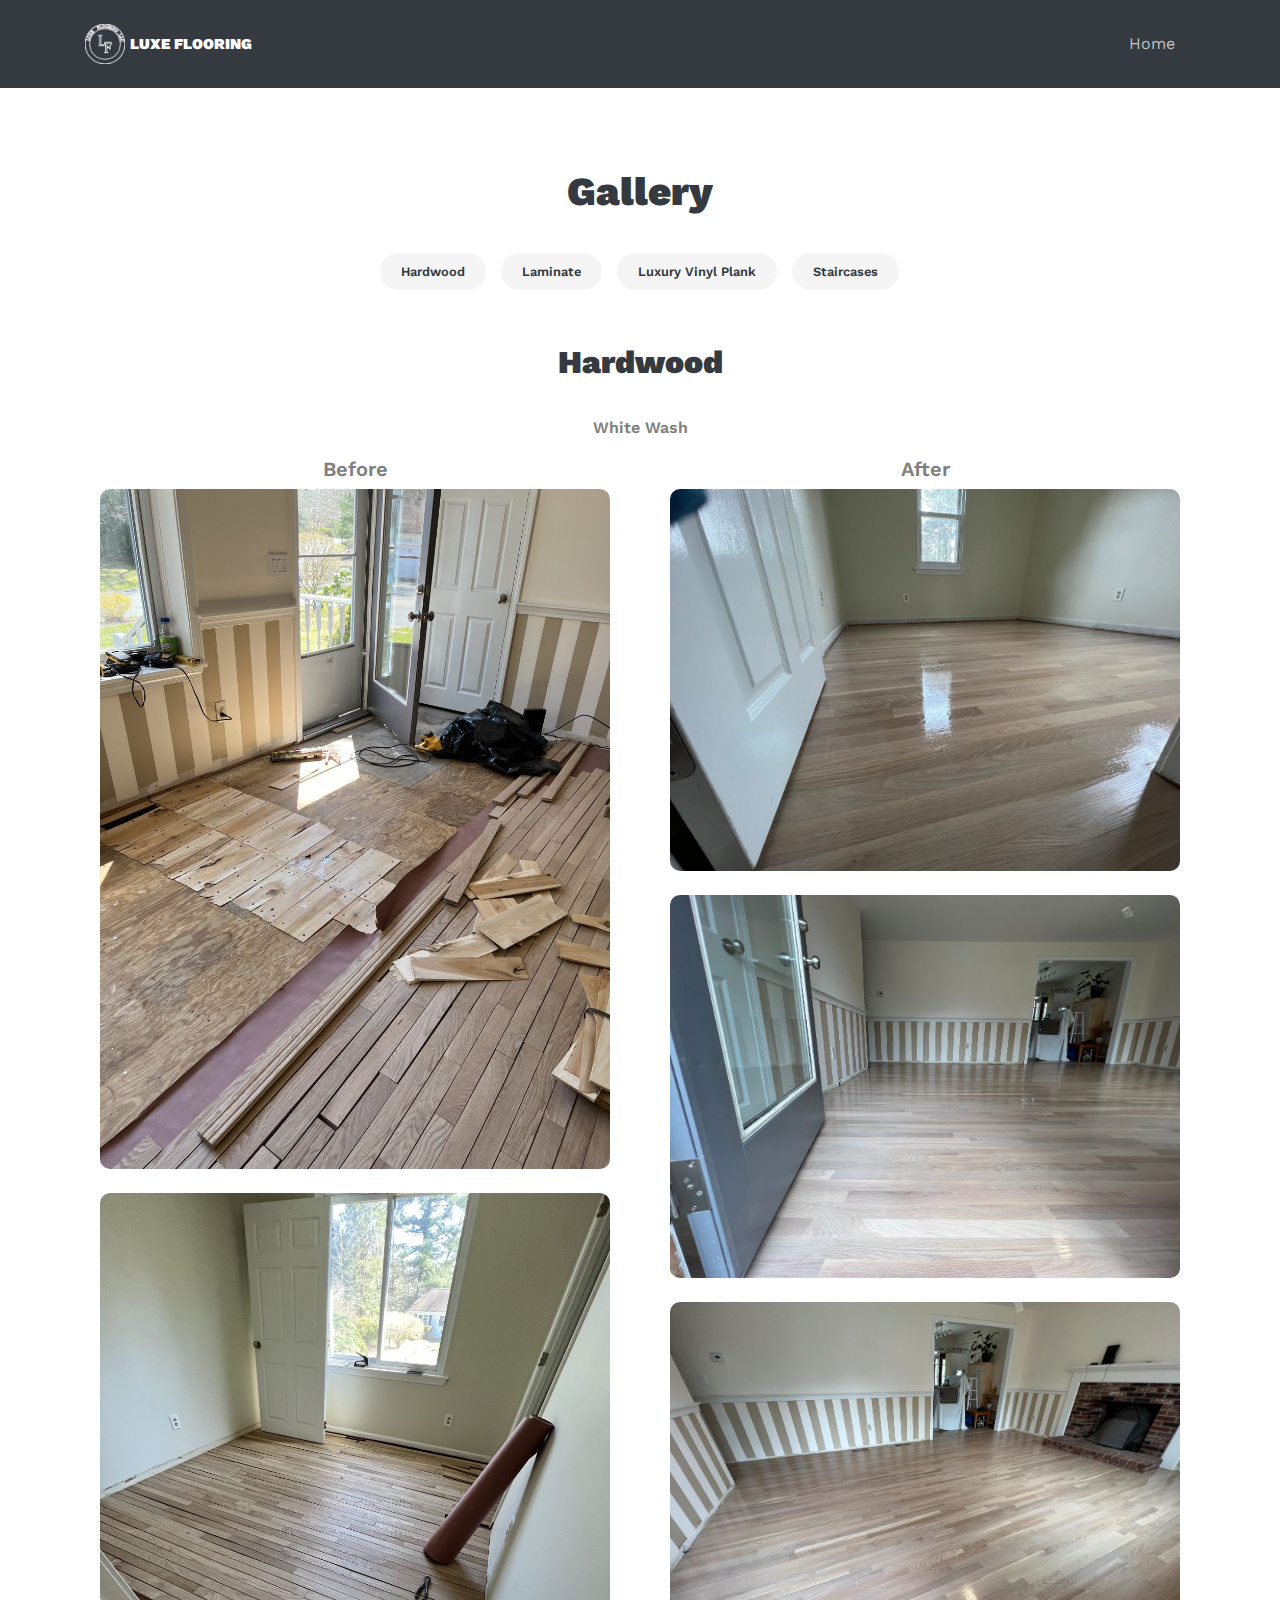
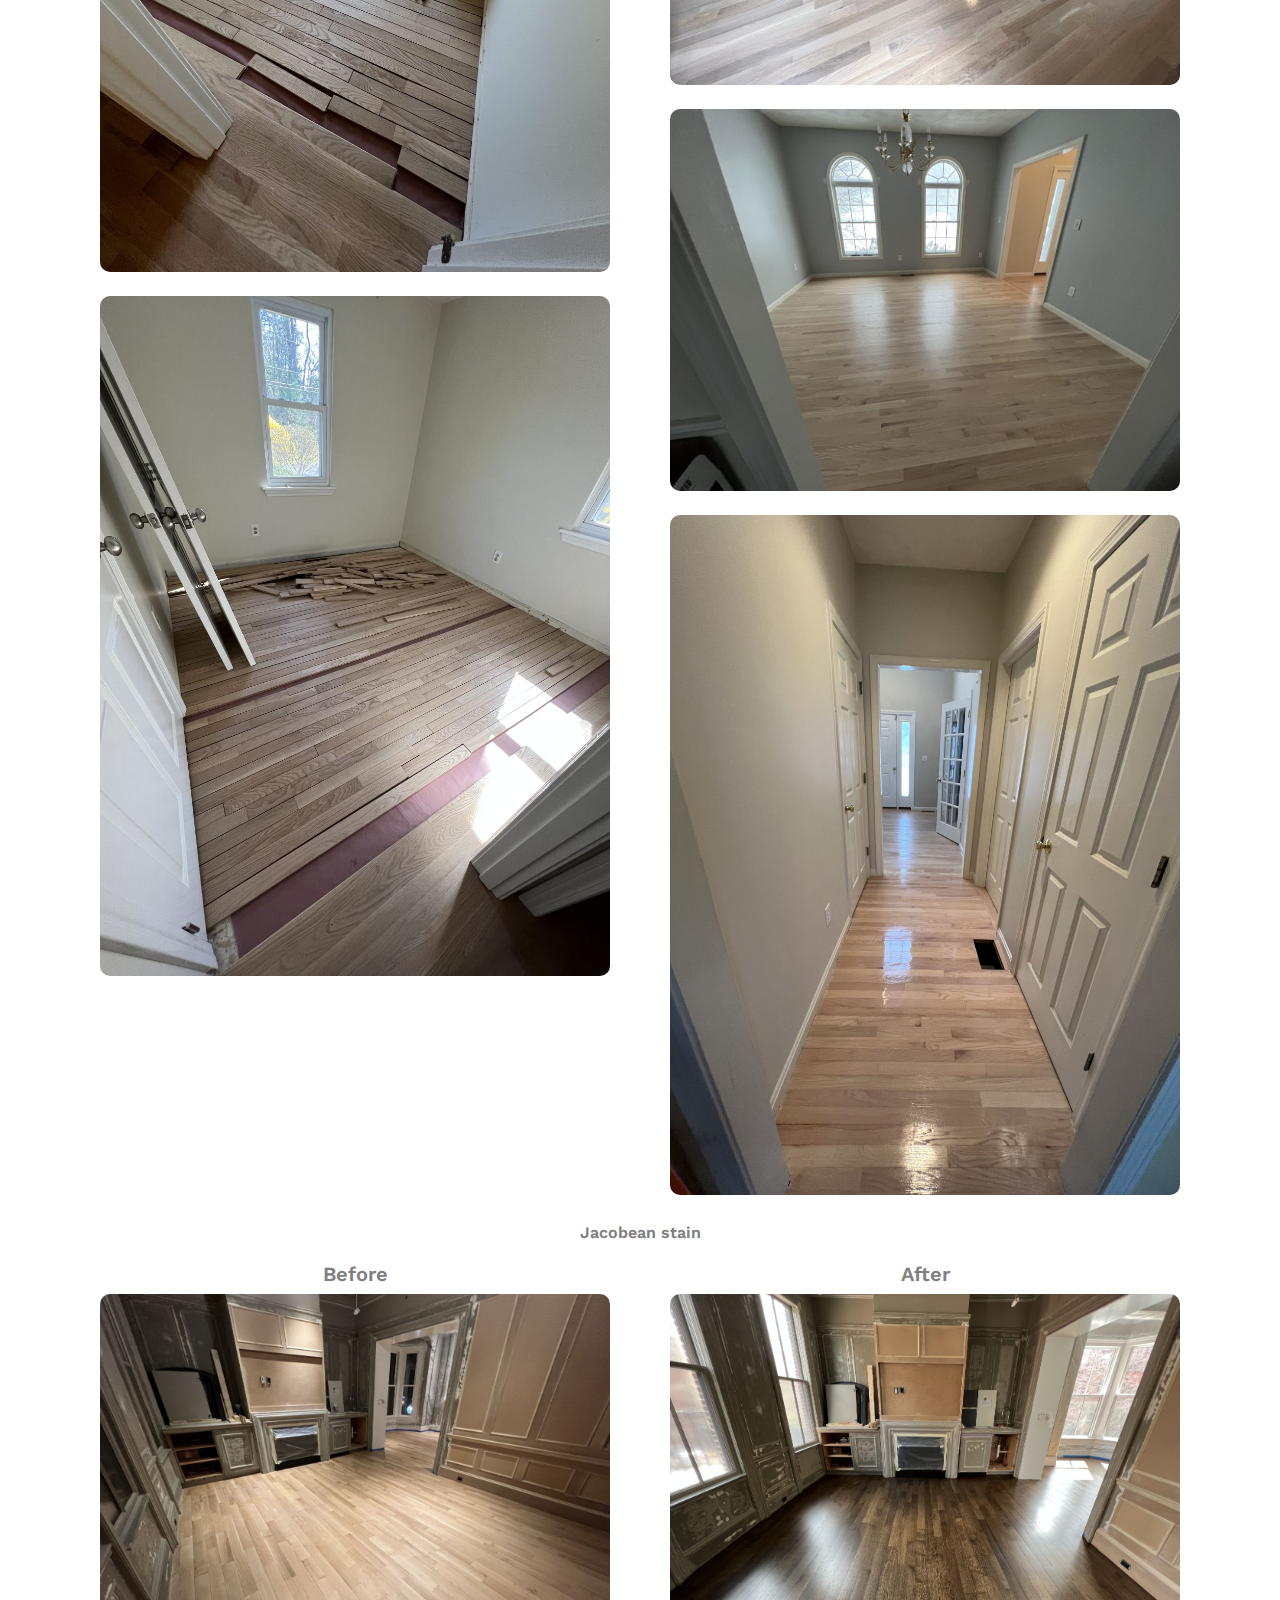
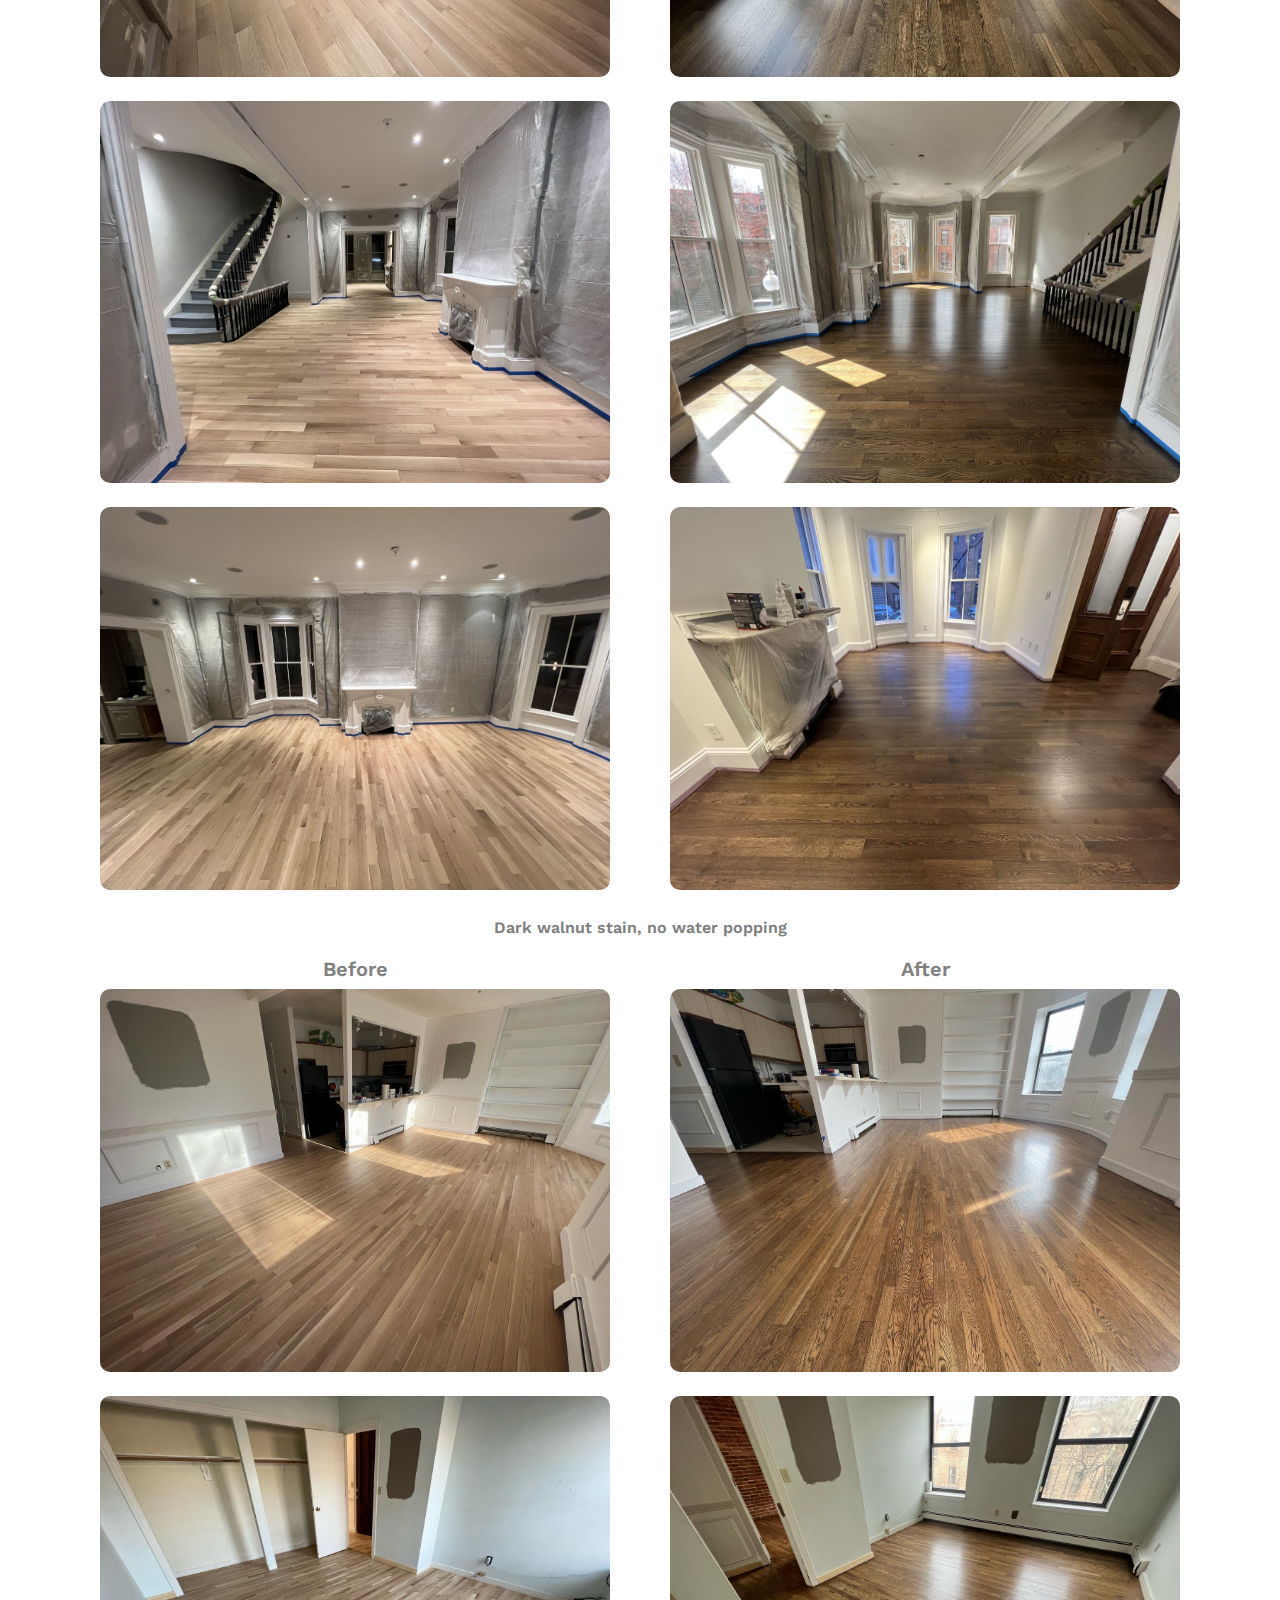
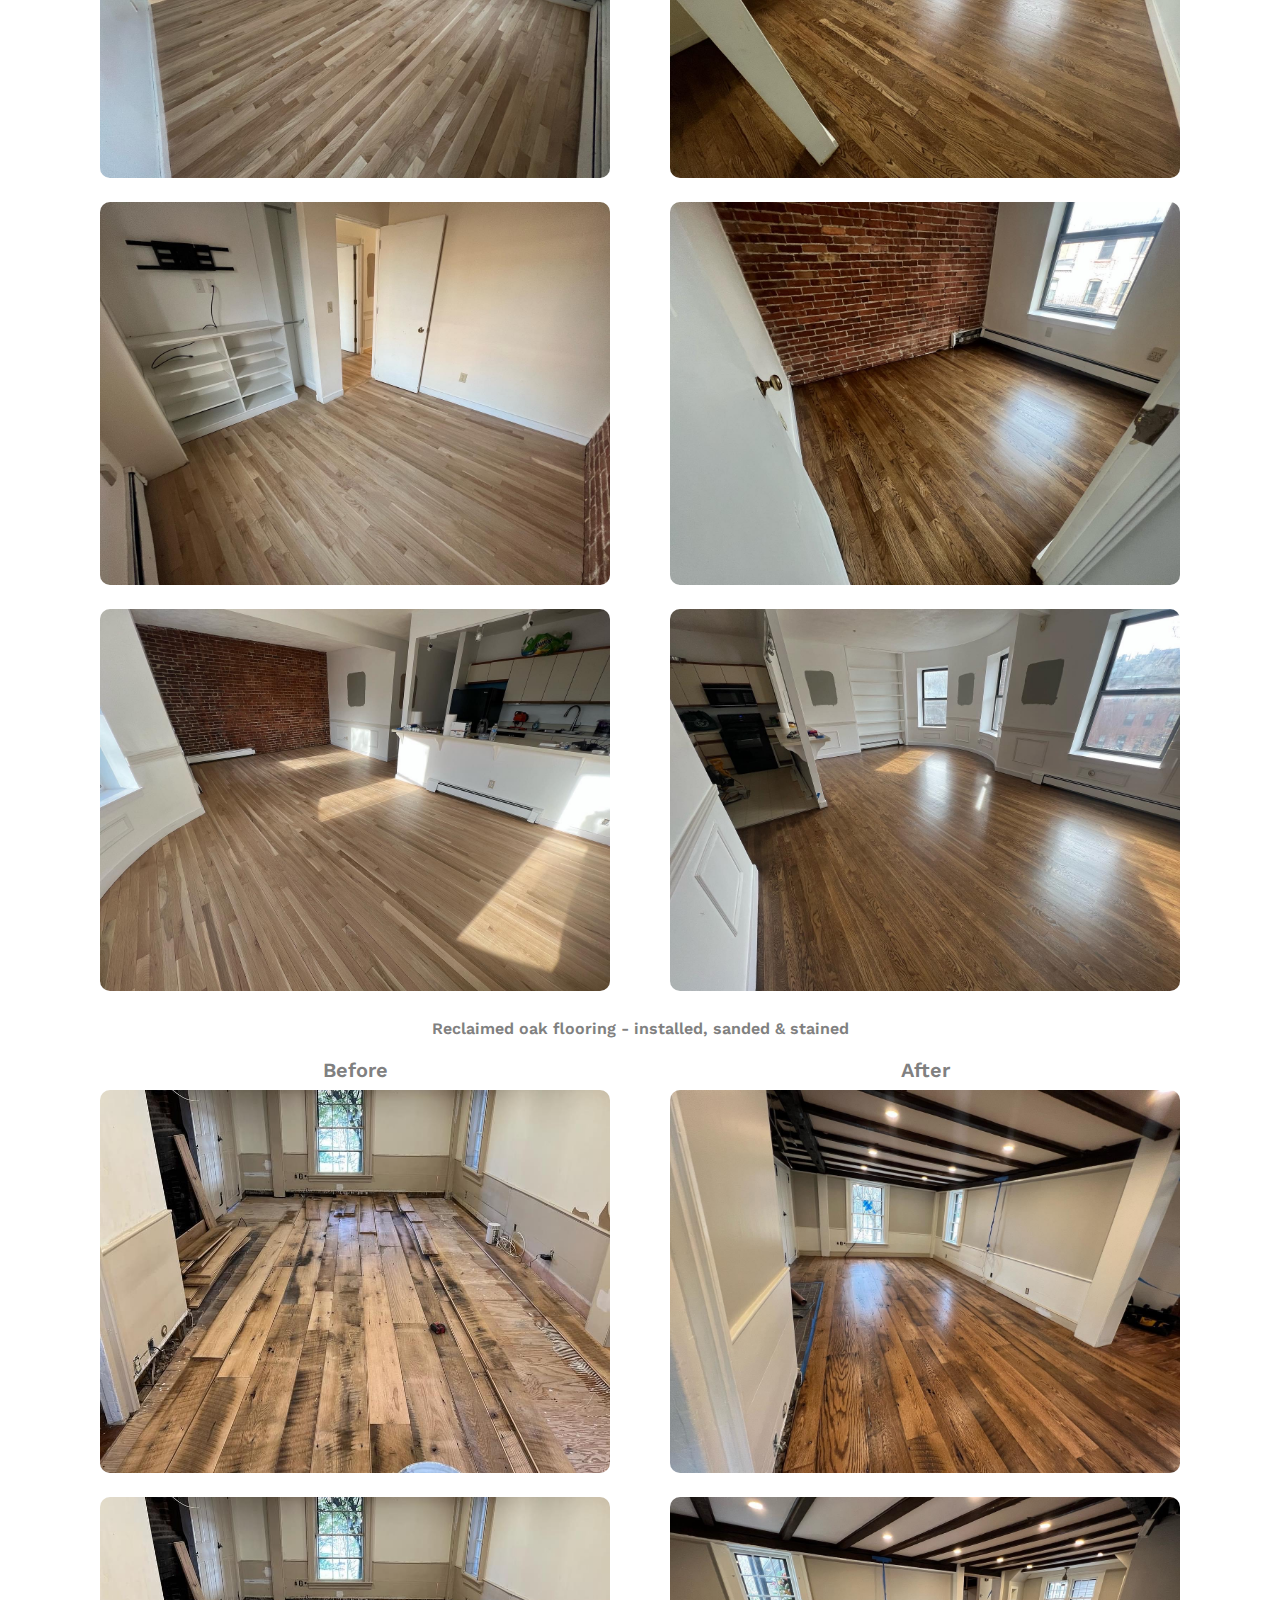
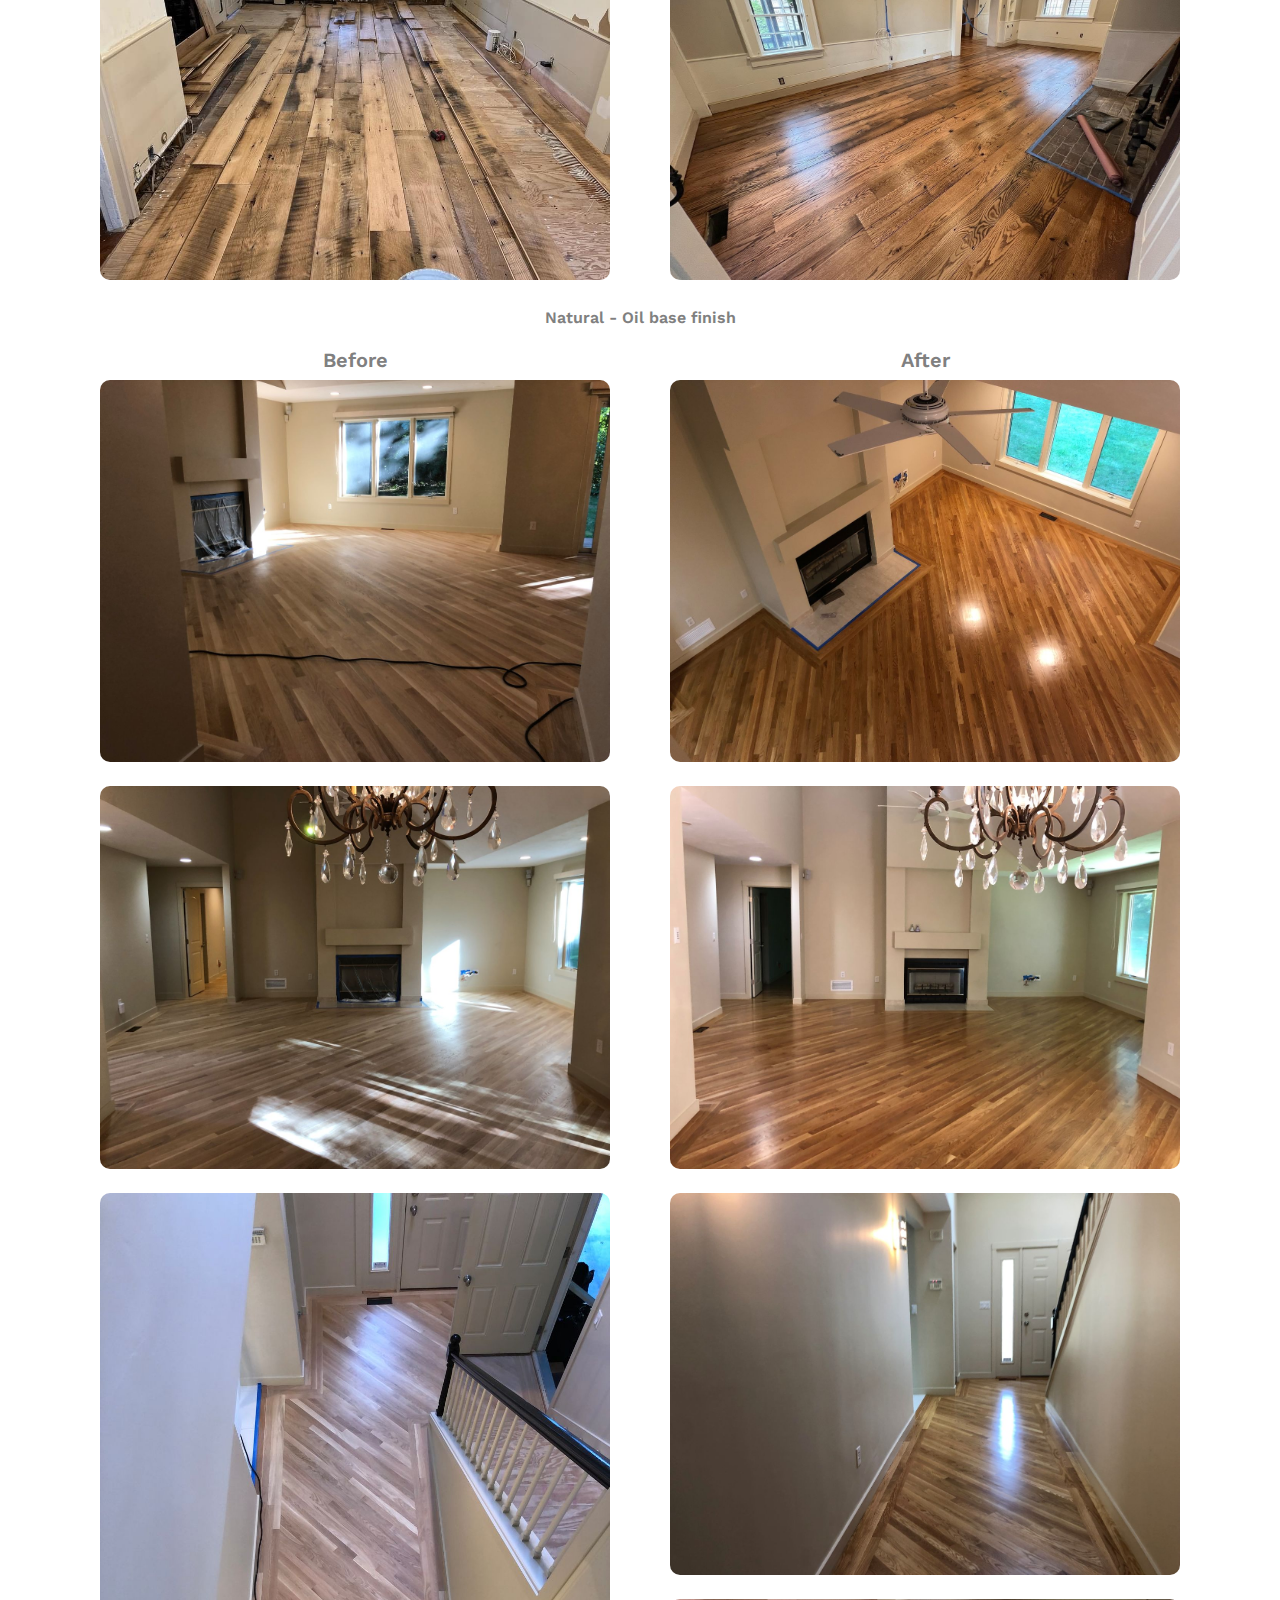
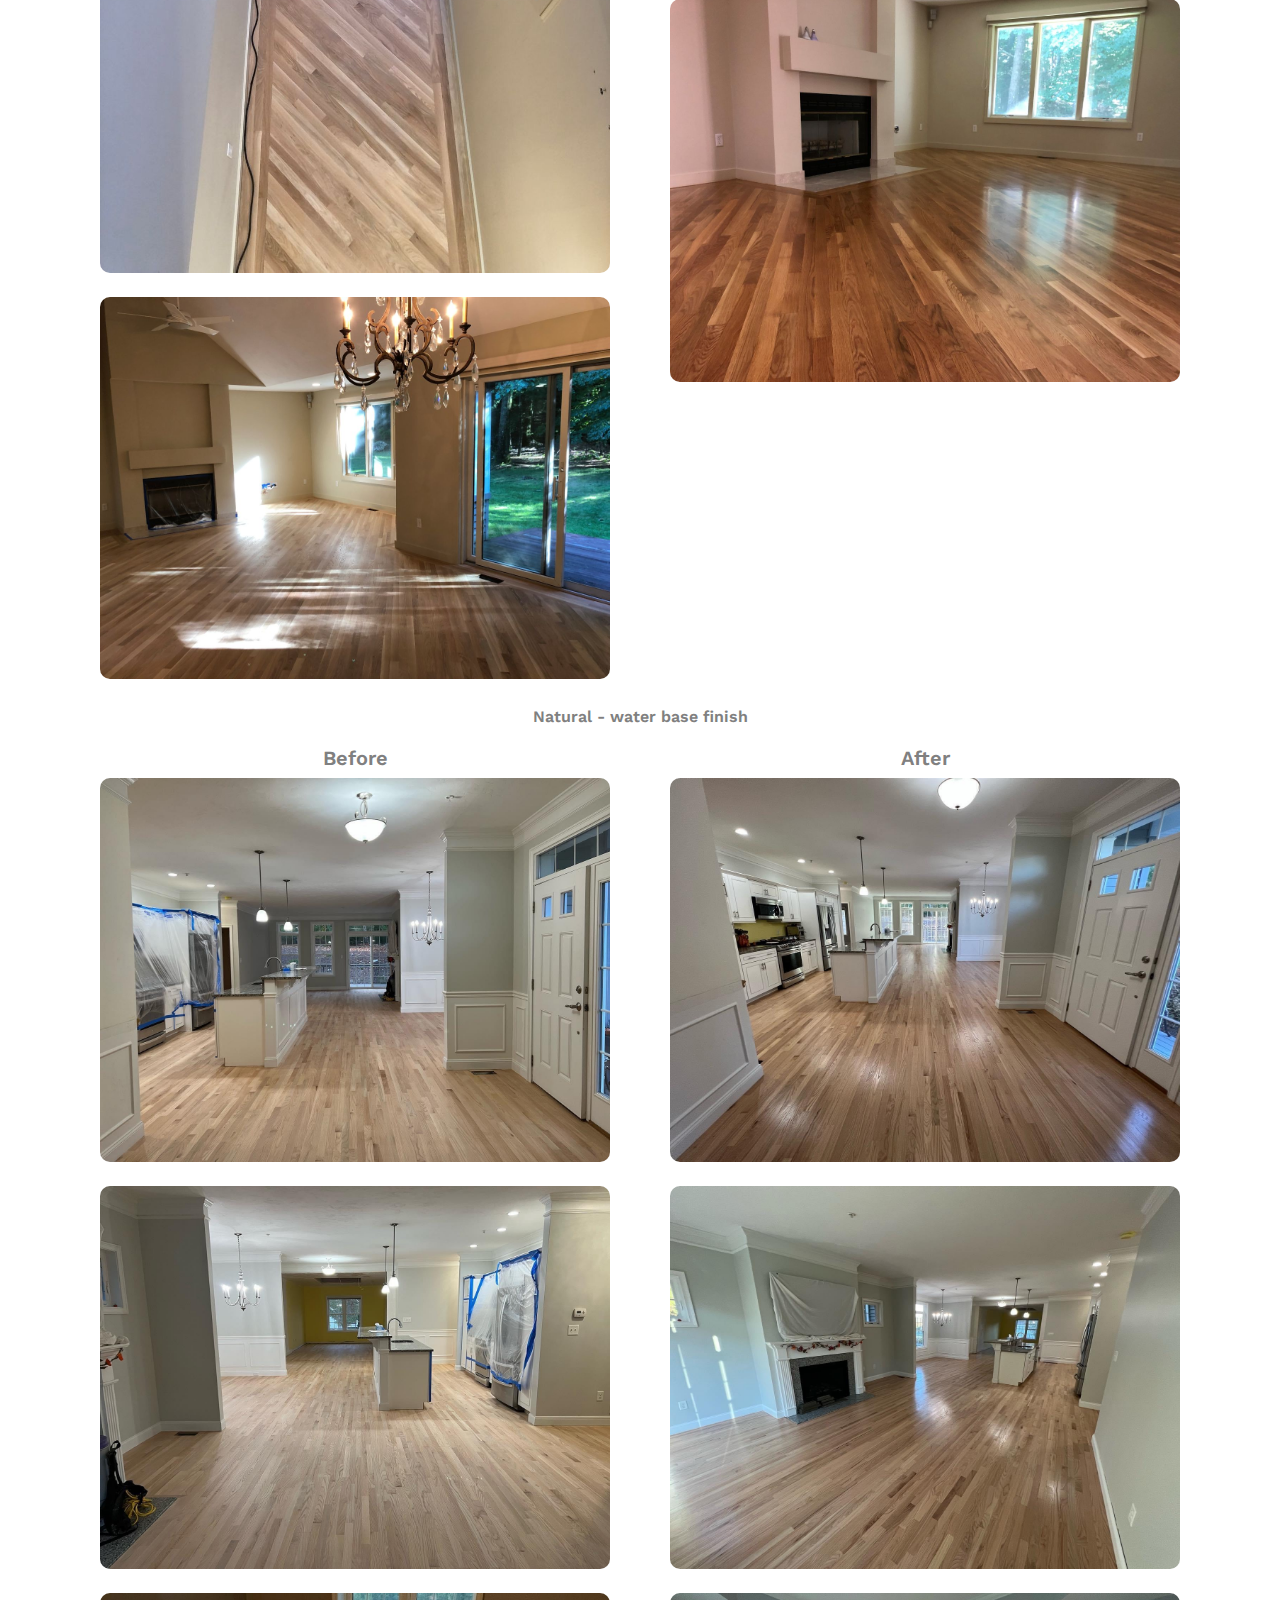
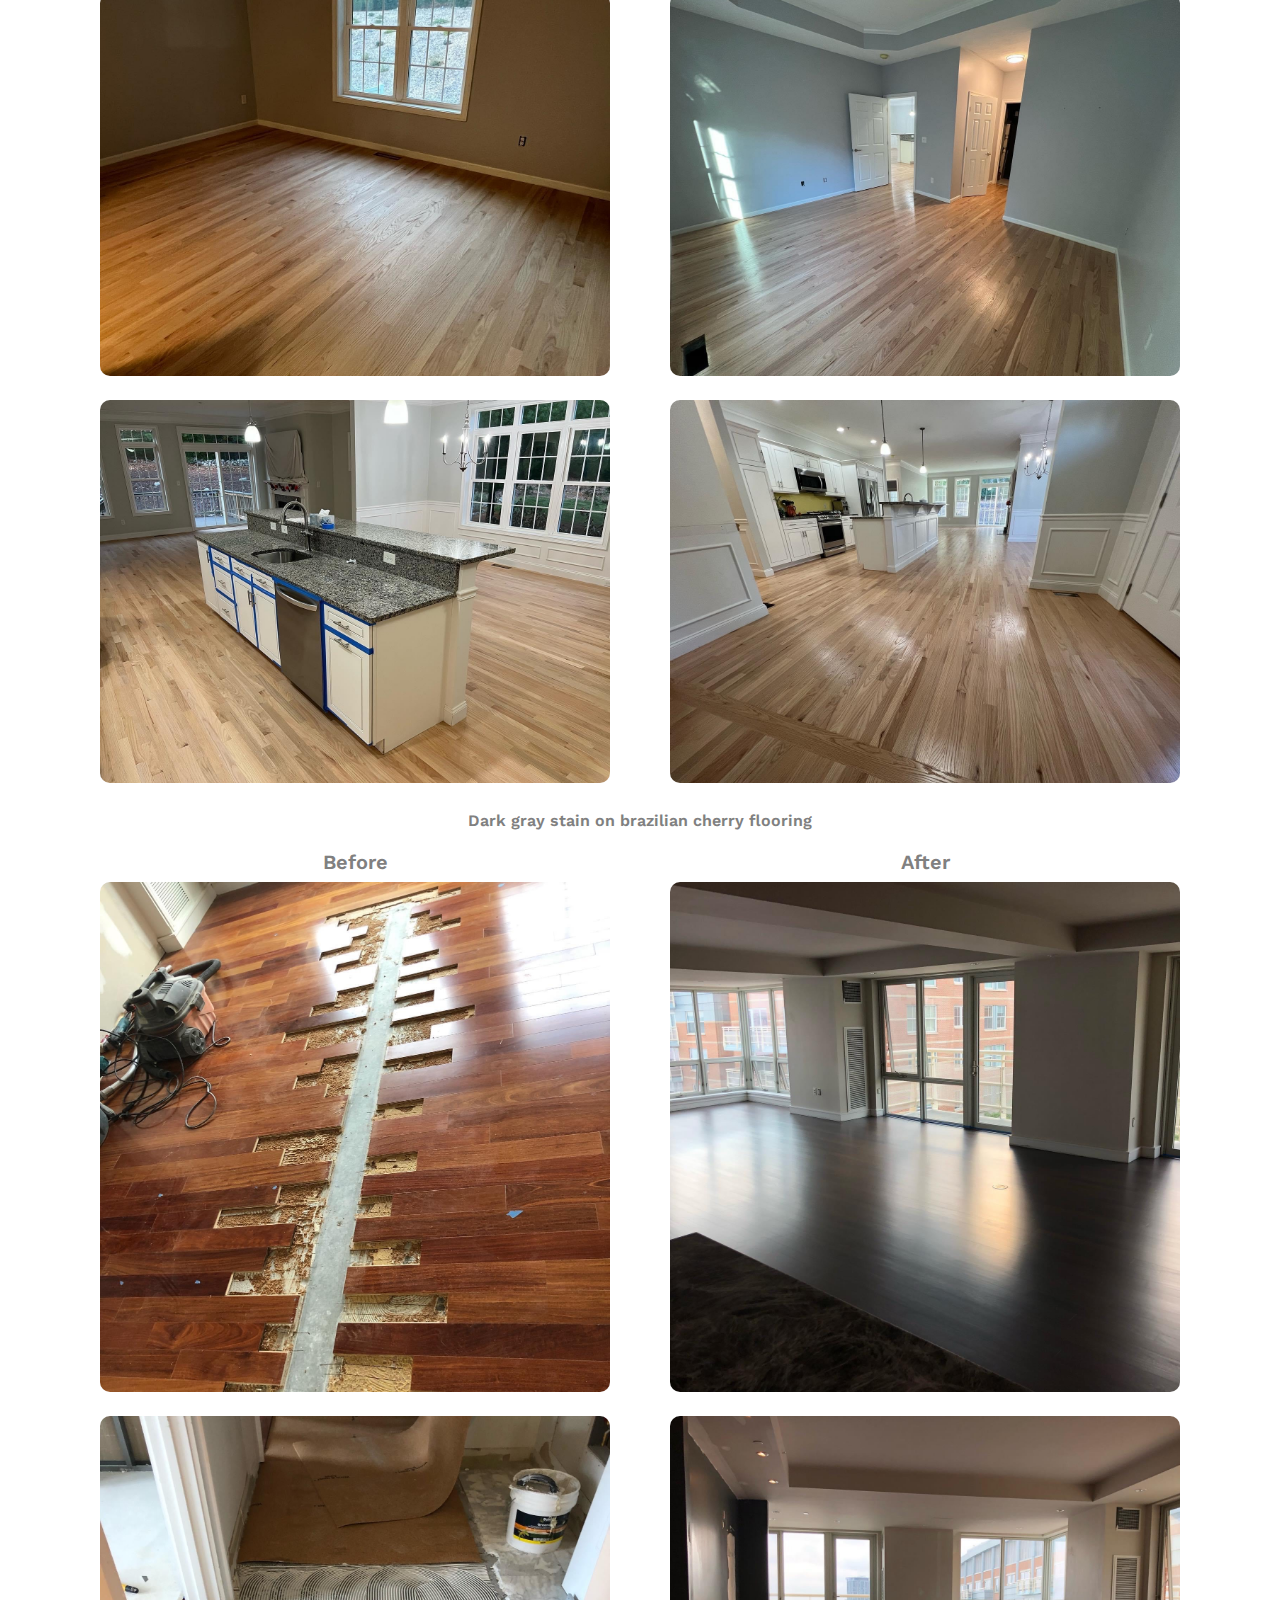
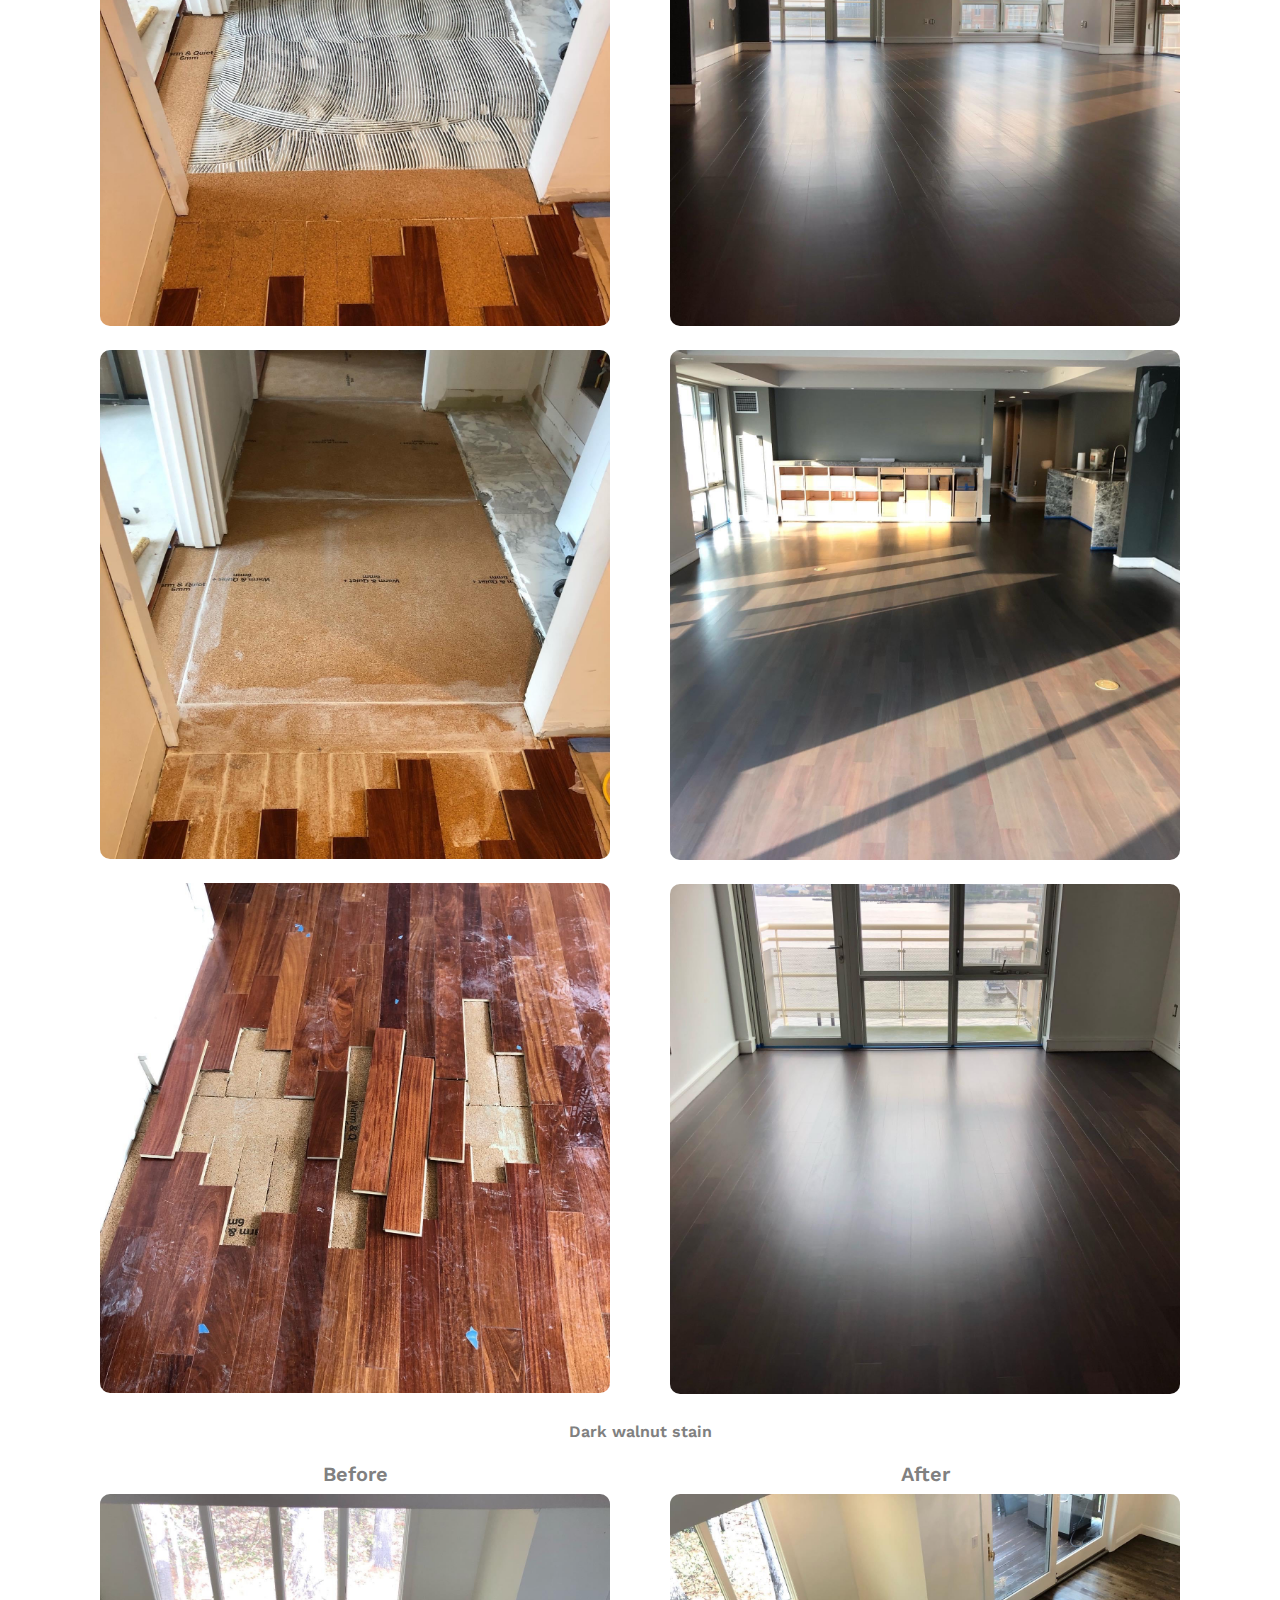
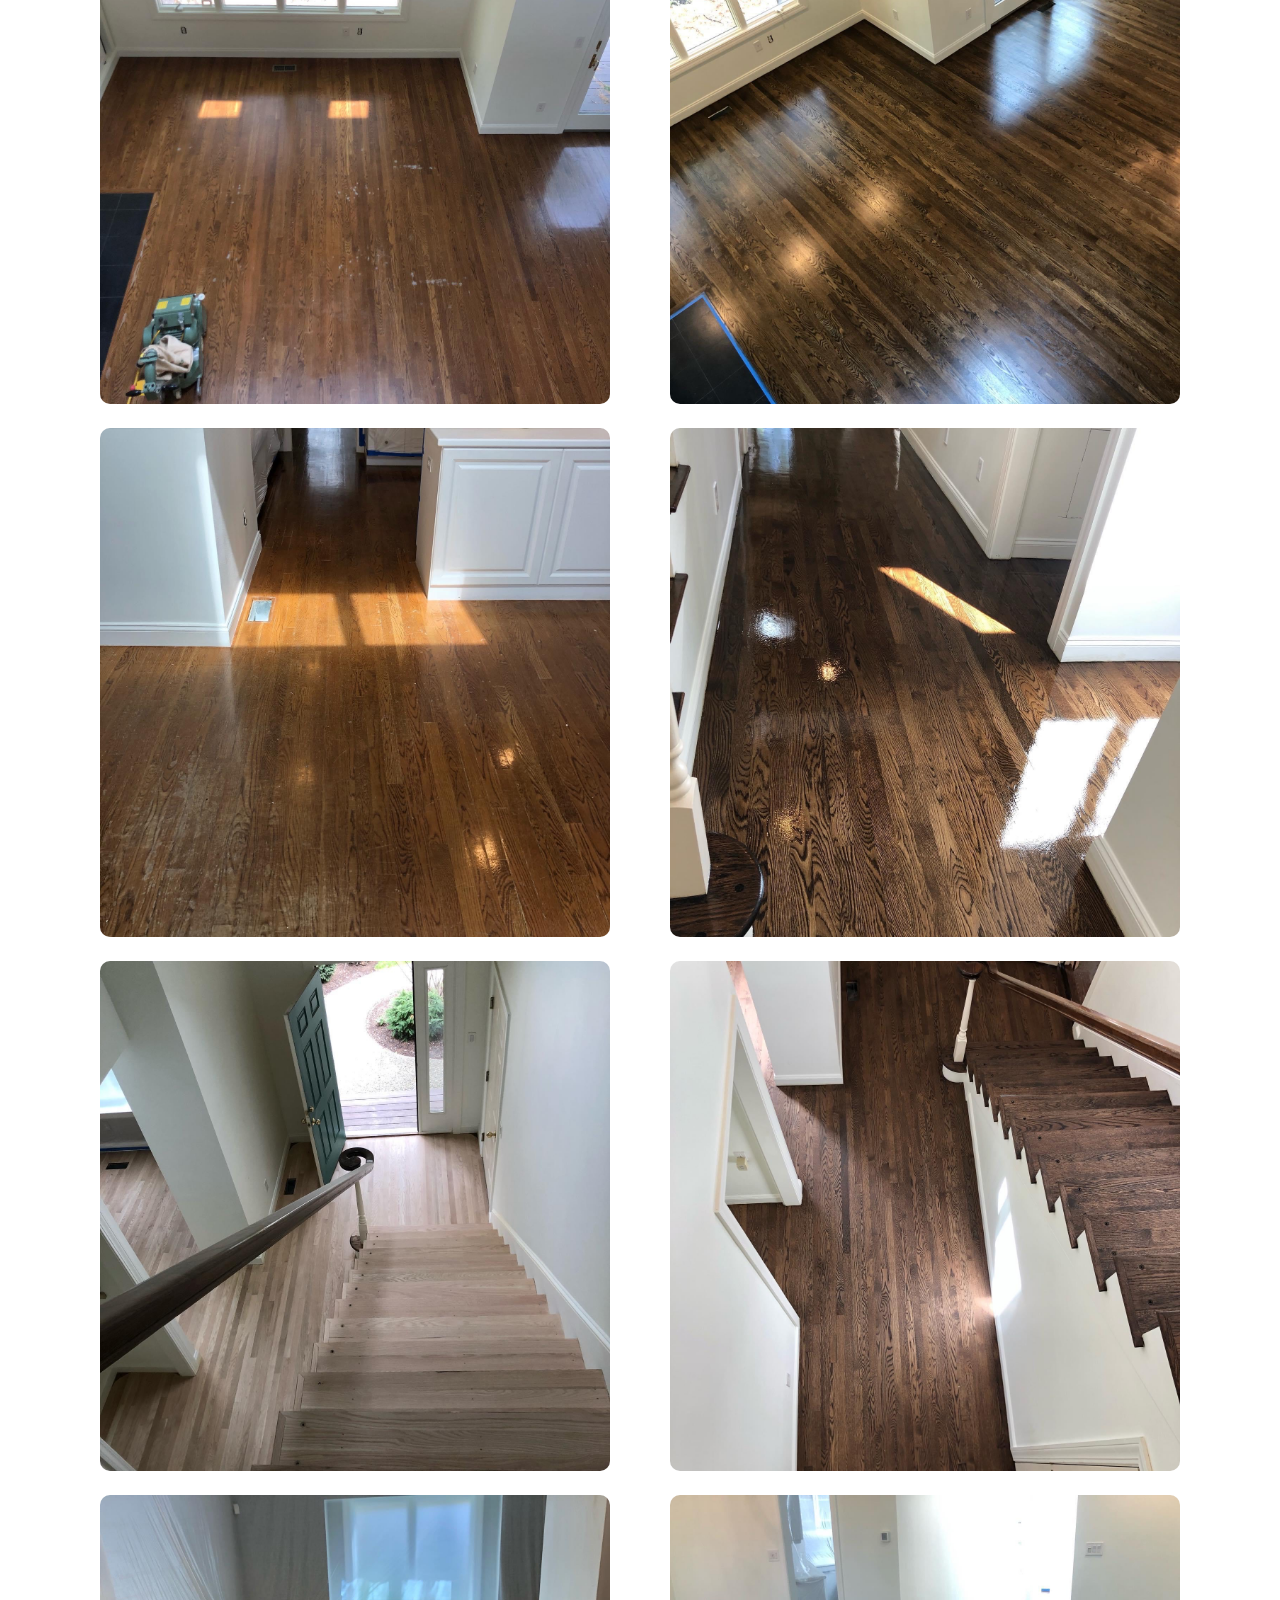
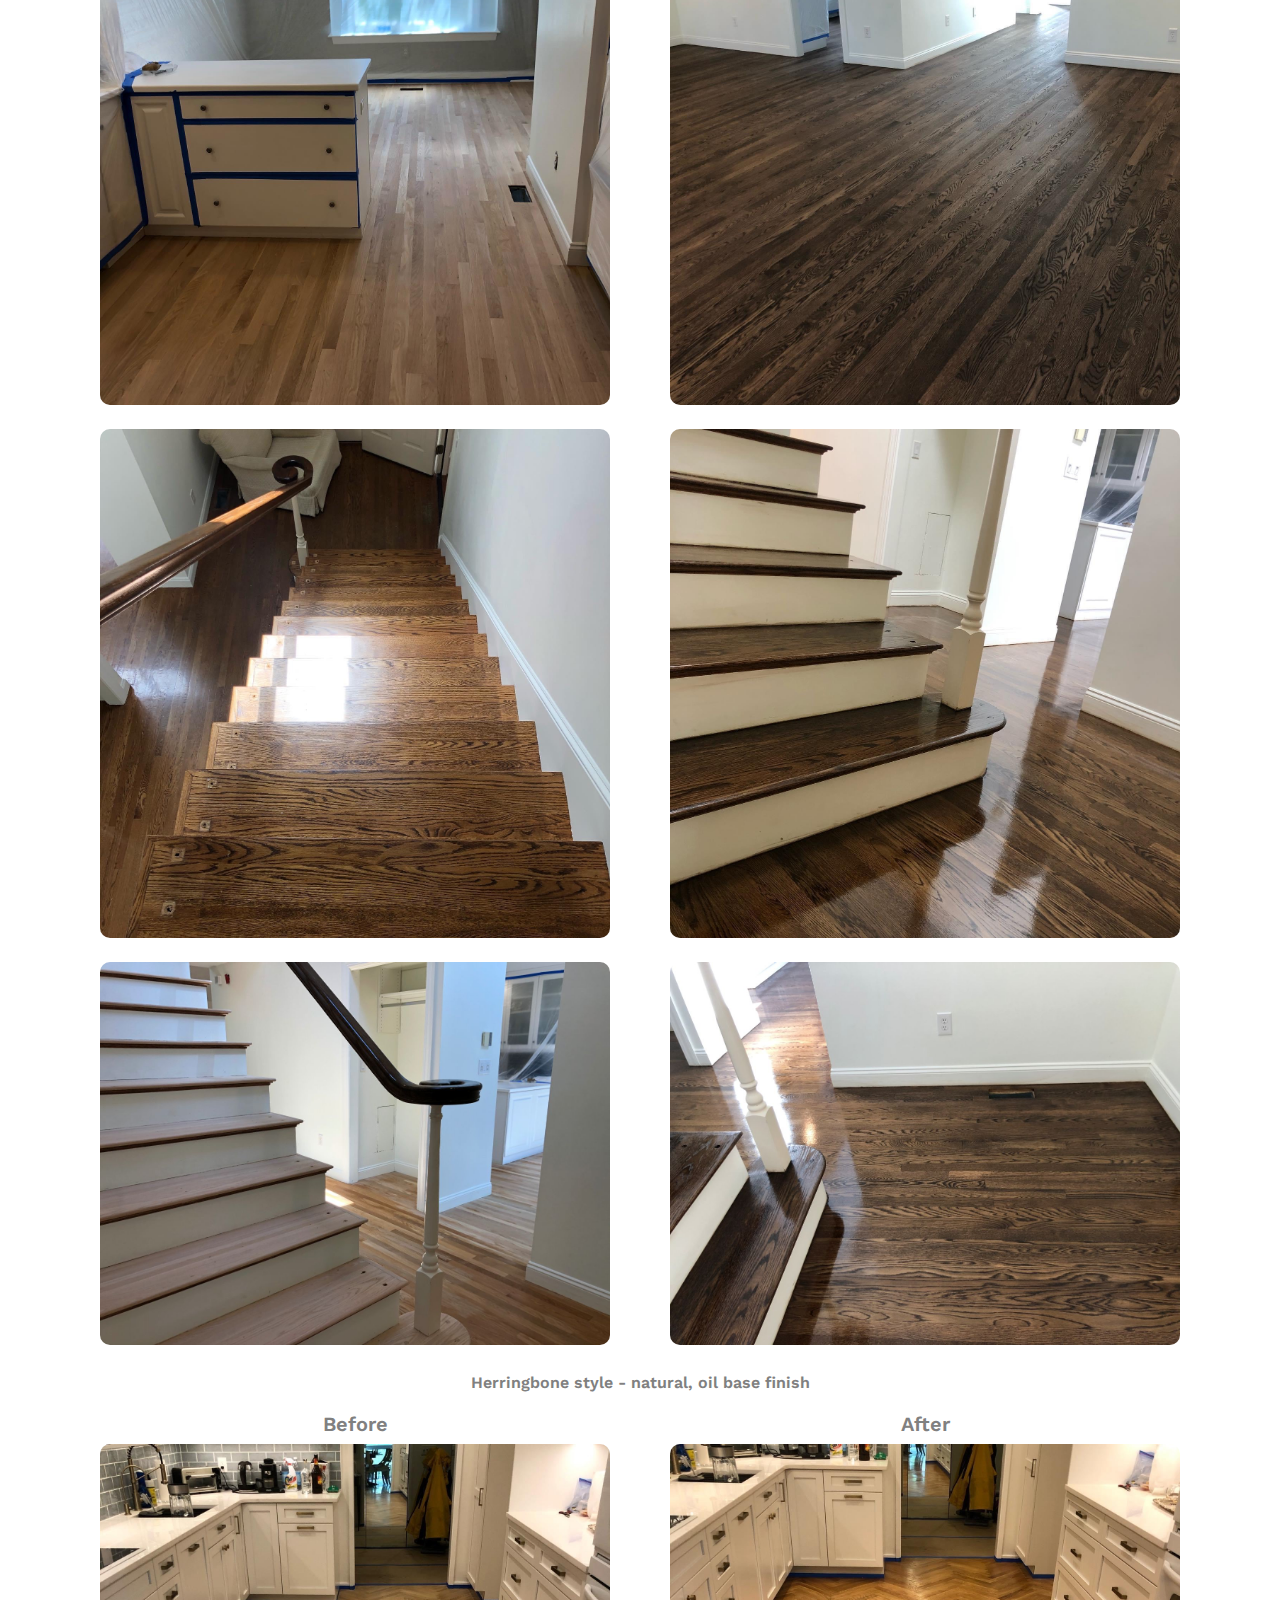
==== commit 80f00b46: "updated img" ====
--- a/gallery.html
+++ b/gallery.html
@@ -146,7 +146,7 @@
             </div>
           </div>
 
-          <div id="posts" class="row no-gutter">            
+          <div id="posts" class="row no-gutter">       
           </div>
           <!-- ----------------------------- -->
 
@@ -1045,21 +1045,21 @@
               </a>
             </div>
             <div class="item col-sm-6 col-md-4 col-lg-4 col-xl-3 mb-4">
-              <a href="gallery/LVP/more/3.jpg" class="item-wrap fancybox" data-fancybox="gallery">
-                <span class="icon-search2"></span>
-                <img class="img-fluid" src="gallery/LVP/more/3.jpg">
-              </a>
-            </div>
-            <div class="item col-sm-6 col-md-4 col-lg-4 col-xl-3 mb-4">
-              <a href="gallery/LVP/more/4.jpg" class="item-wrap fancybox" data-fancybox="gallery">
-                <span class="icon-search2"></span>
-                <img class="img-fluid" src="gallery/LVP/more/4.jpg">
-              </a>
-            </div>
-            <div class="item col-sm-6 col-md-4 col-lg-4 col-xl-3 mb-4">
-              <a href="gallery/LVP/more/5.jpg" class="item-wrap fancybox" data-fancybox="gallery">
-                <span class="icon-search2"></span>
-                <img class="img-fluid" src="gallery/LVP/more/5.jpg">
+              <a href="gallery/LVP/more/3.jpeg" class="item-wrap fancybox" data-fancybox="gallery">
+                <span class="icon-search2"></span>
+                <img class="img-fluid" src="gallery/LVP/more/3.jpeg">
+              </a>
+            </div>
+            <div class="item col-sm-6 col-md-4 col-lg-4 col-xl-3 mb-4">
+              <a href="gallery/LVP/more/4.jpeg" class="item-wrap fancybox" data-fancybox="gallery">
+                <span class="icon-search2"></span>
+                <img class="img-fluid" src="gallery/LVP/more/4.jpeg">
+              </a>
+            </div>
+            <div class="item col-sm-6 col-md-4 col-lg-4 col-xl-3 mb-4">
+              <a href="gallery/LVP/more/5.jpeg" class="item-wrap fancybox" data-fancybox="gallery">
+                <span class="icon-search2"></span>
+                <img class="img-fluid" src="gallery/LVP/more/5.jpeg">
               </a>
             </div>
           </div>
@@ -1288,16 +1288,12 @@
   
   <script src="js/main.js"></script>
 
-  <script>
-
-		window.addEventListener('DOMContentLoaded', (event) => {
-      
-      var instance = $.fancybox.getInstance();
-      console.log('DOM fully loaded and parsed', $.fancybox);
-      // instance.update();
-    });
-			
-	</script>
+  <!-- refreshing the img layout after all images are loaded -->
+<script>
+  window.addEventListener('DOMContentLoaded', (event) => {
+    AOS.refresh();
+  });
+</script>
     
   </body>
 </html>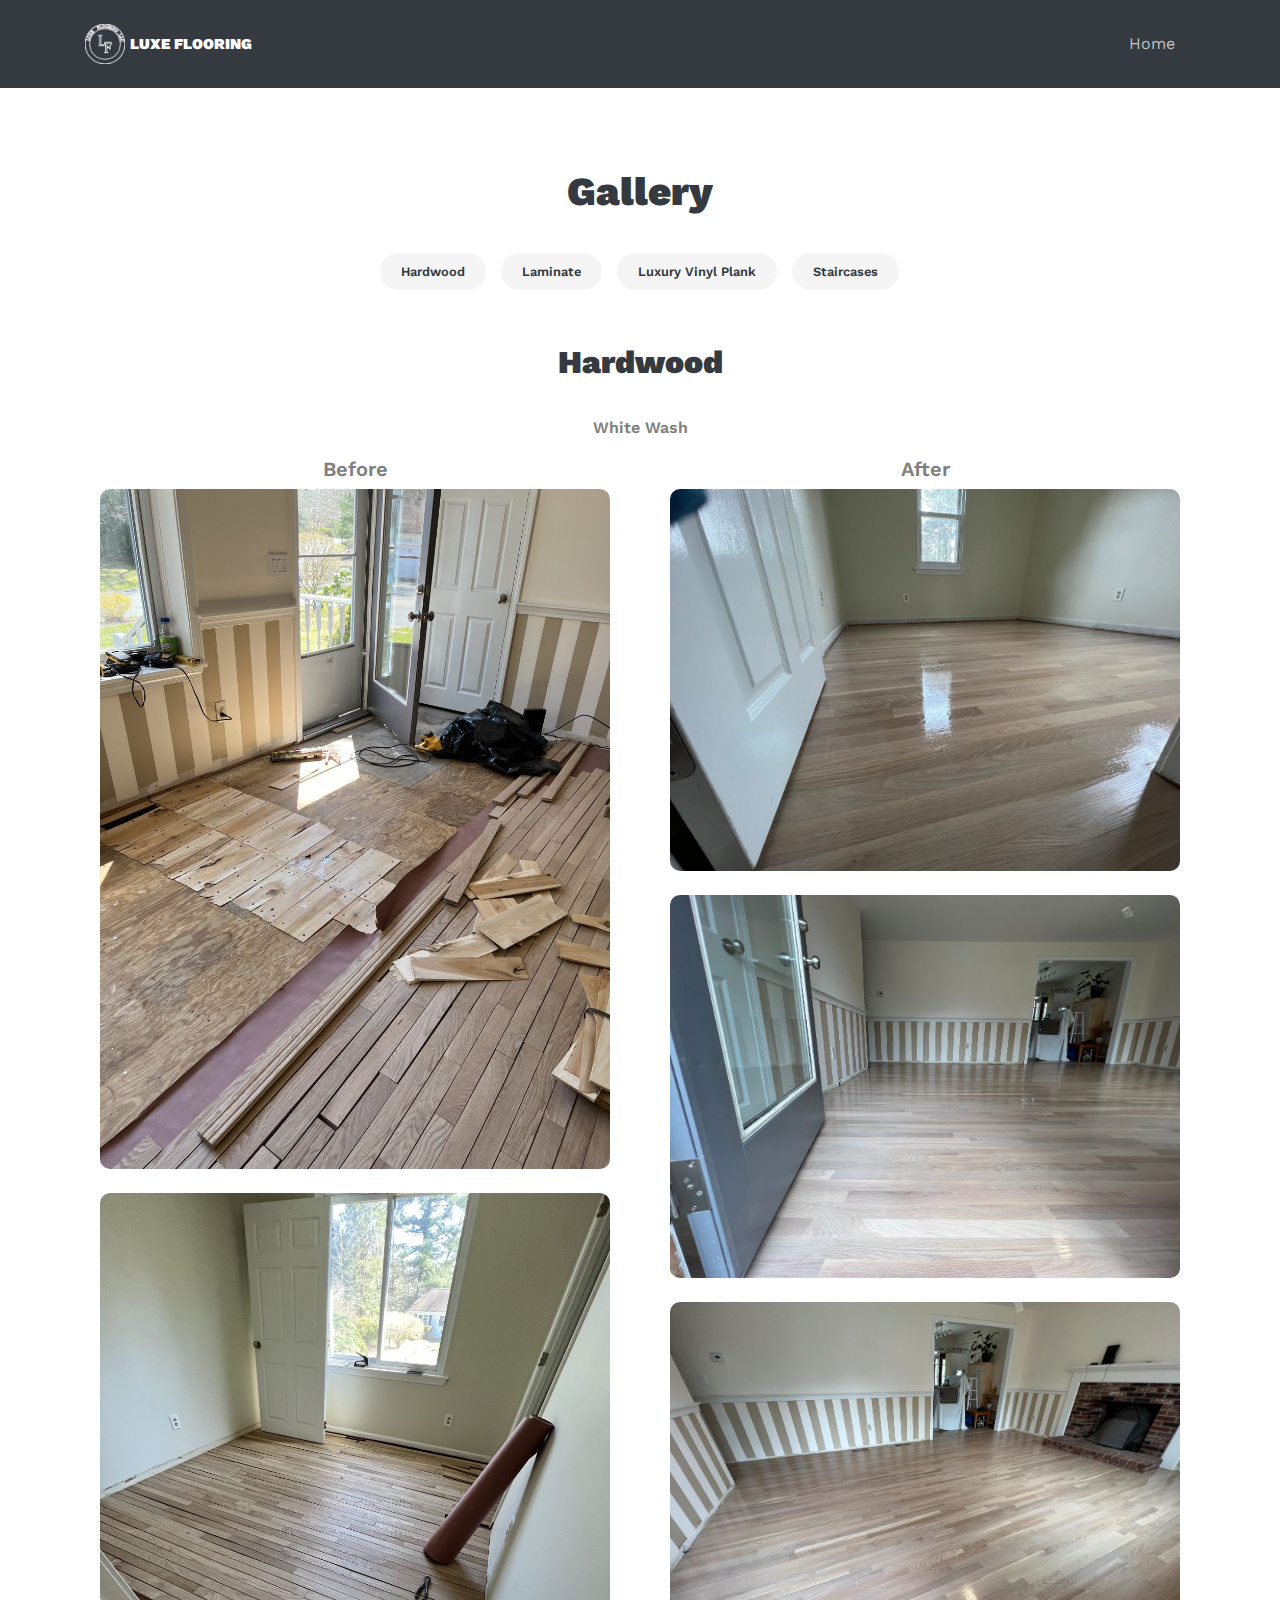
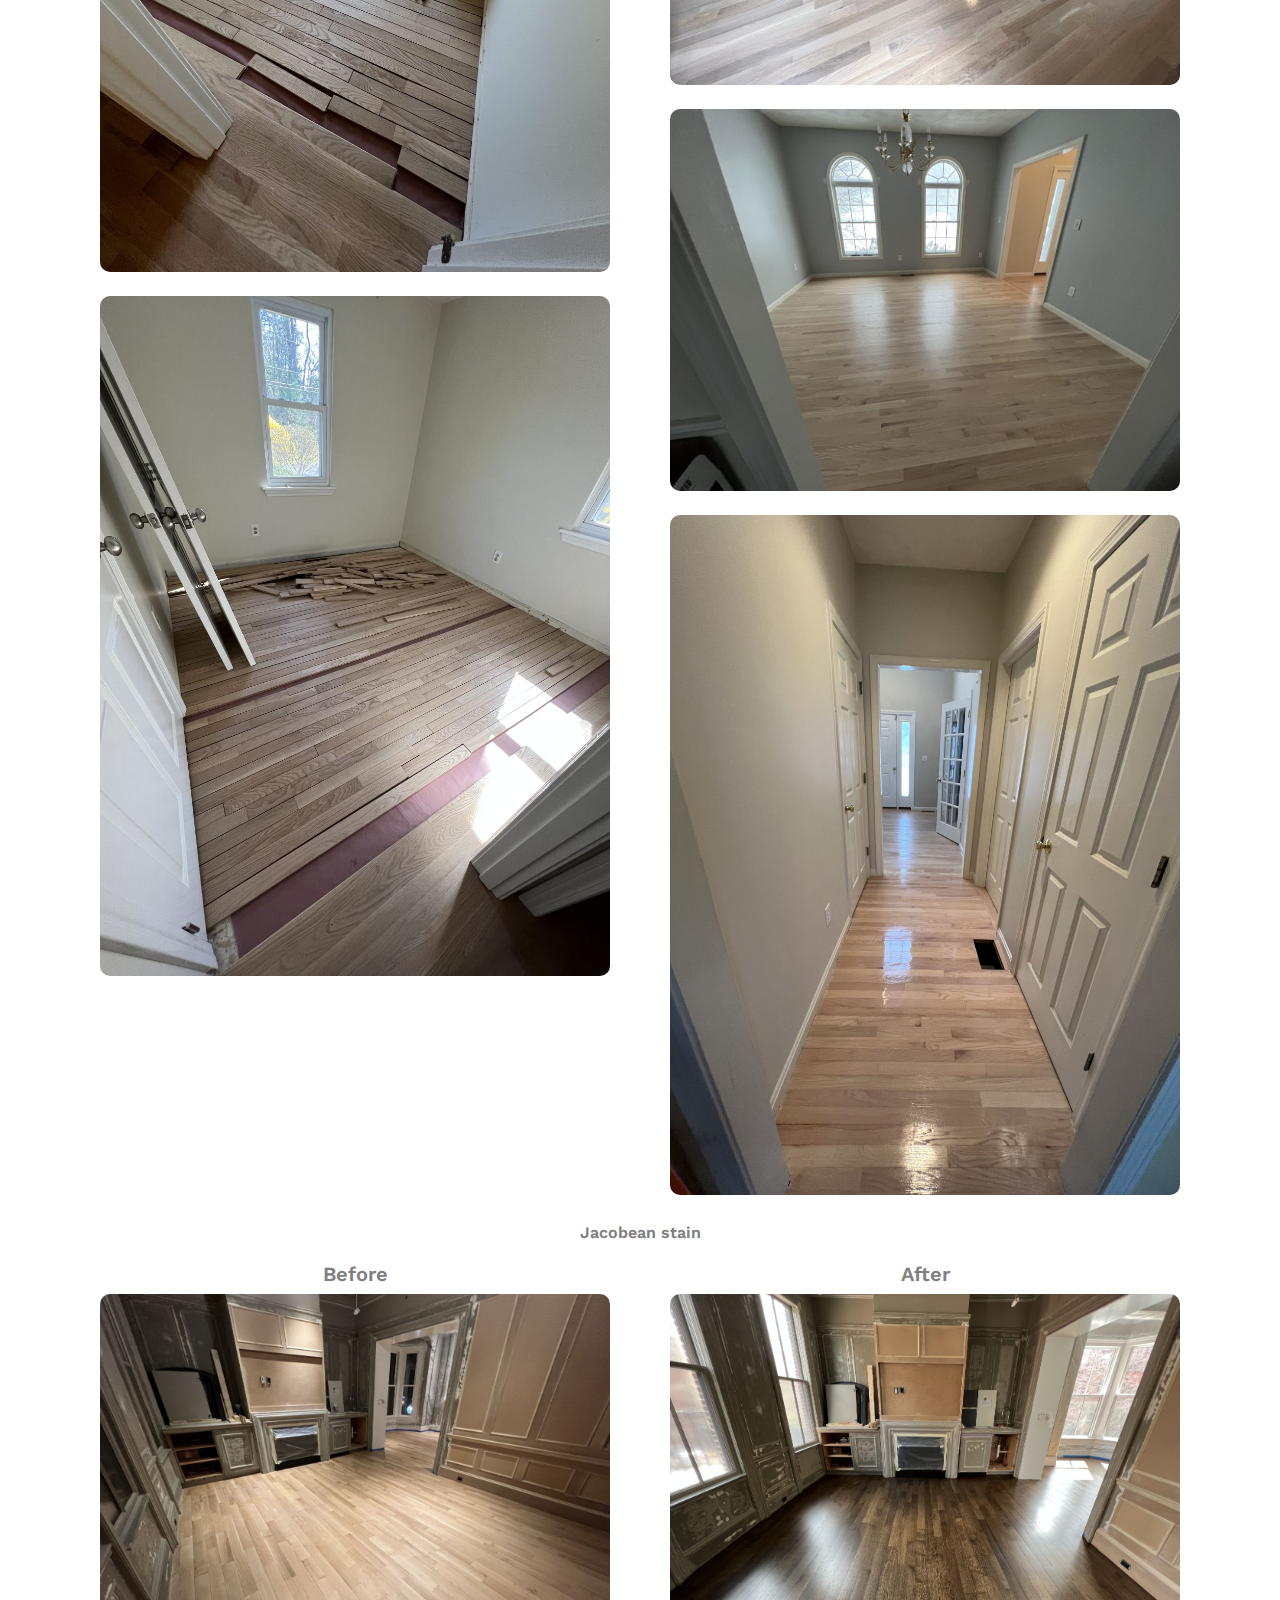
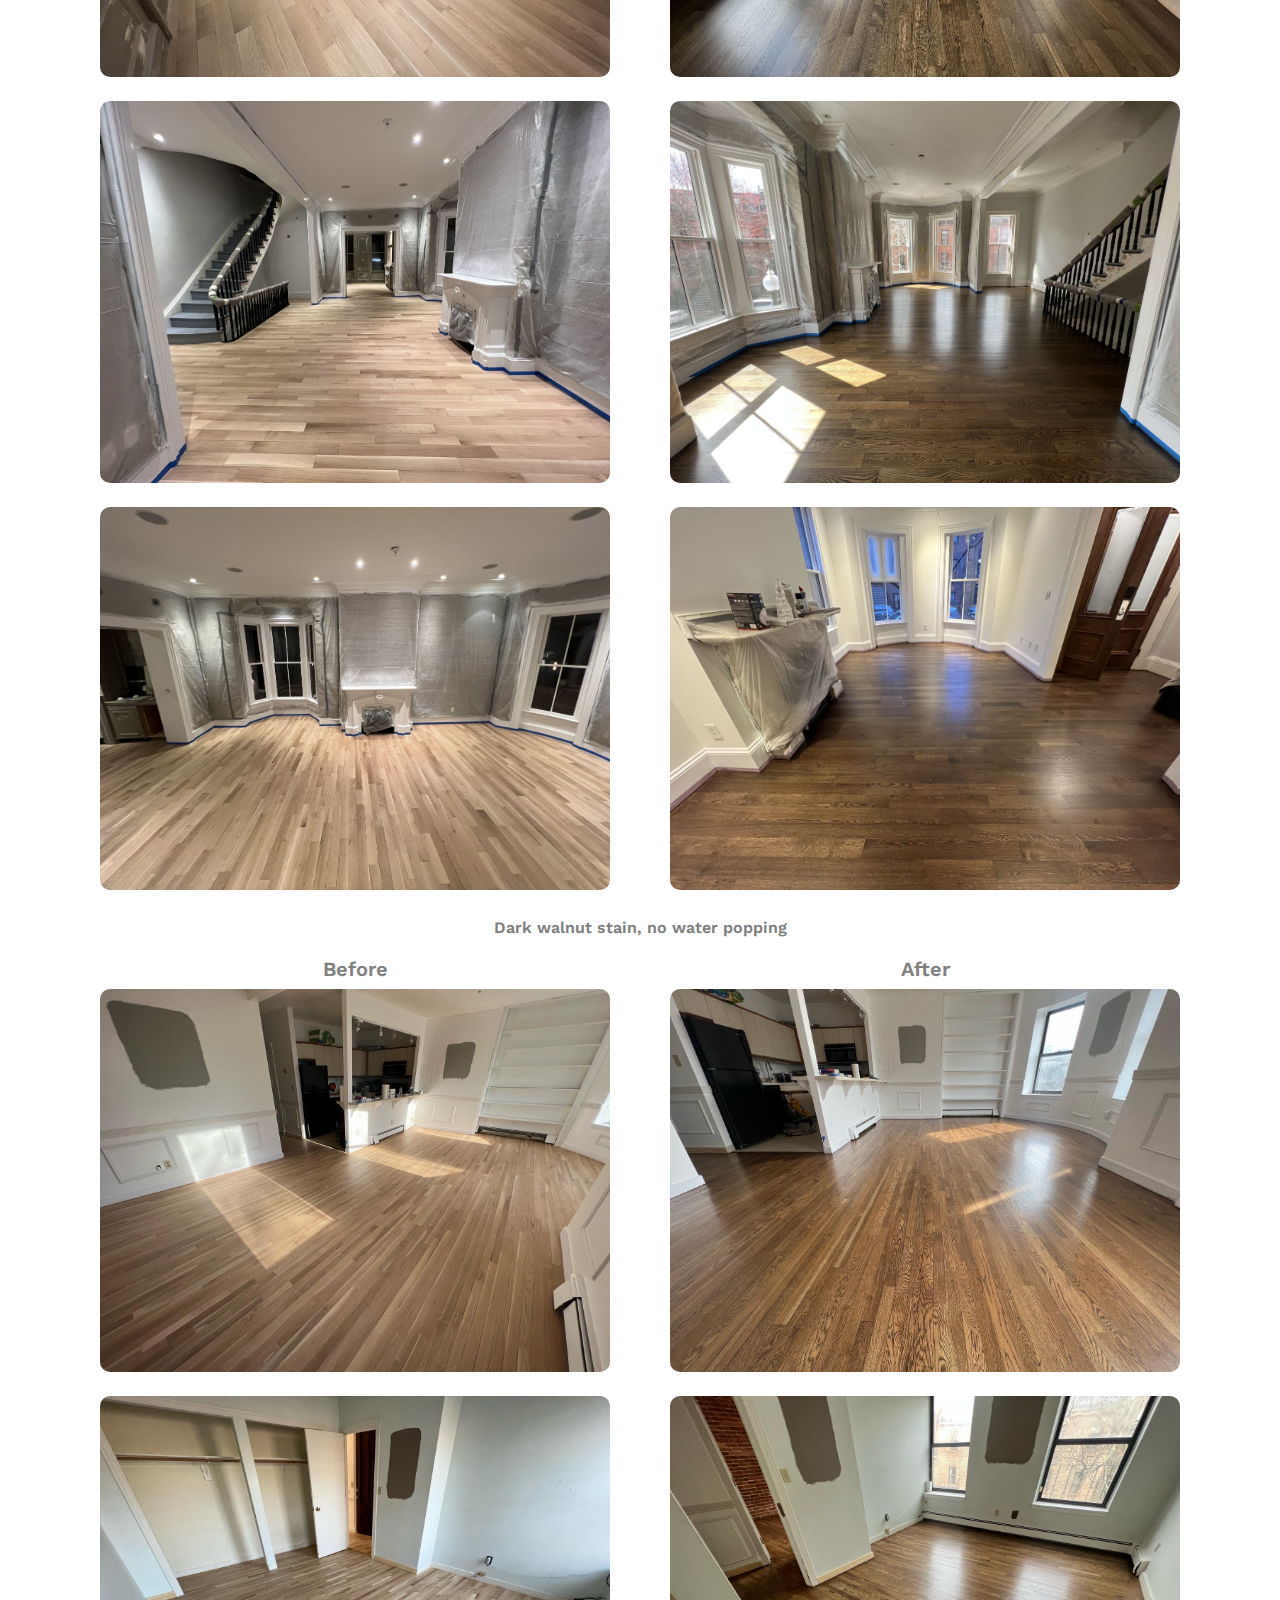
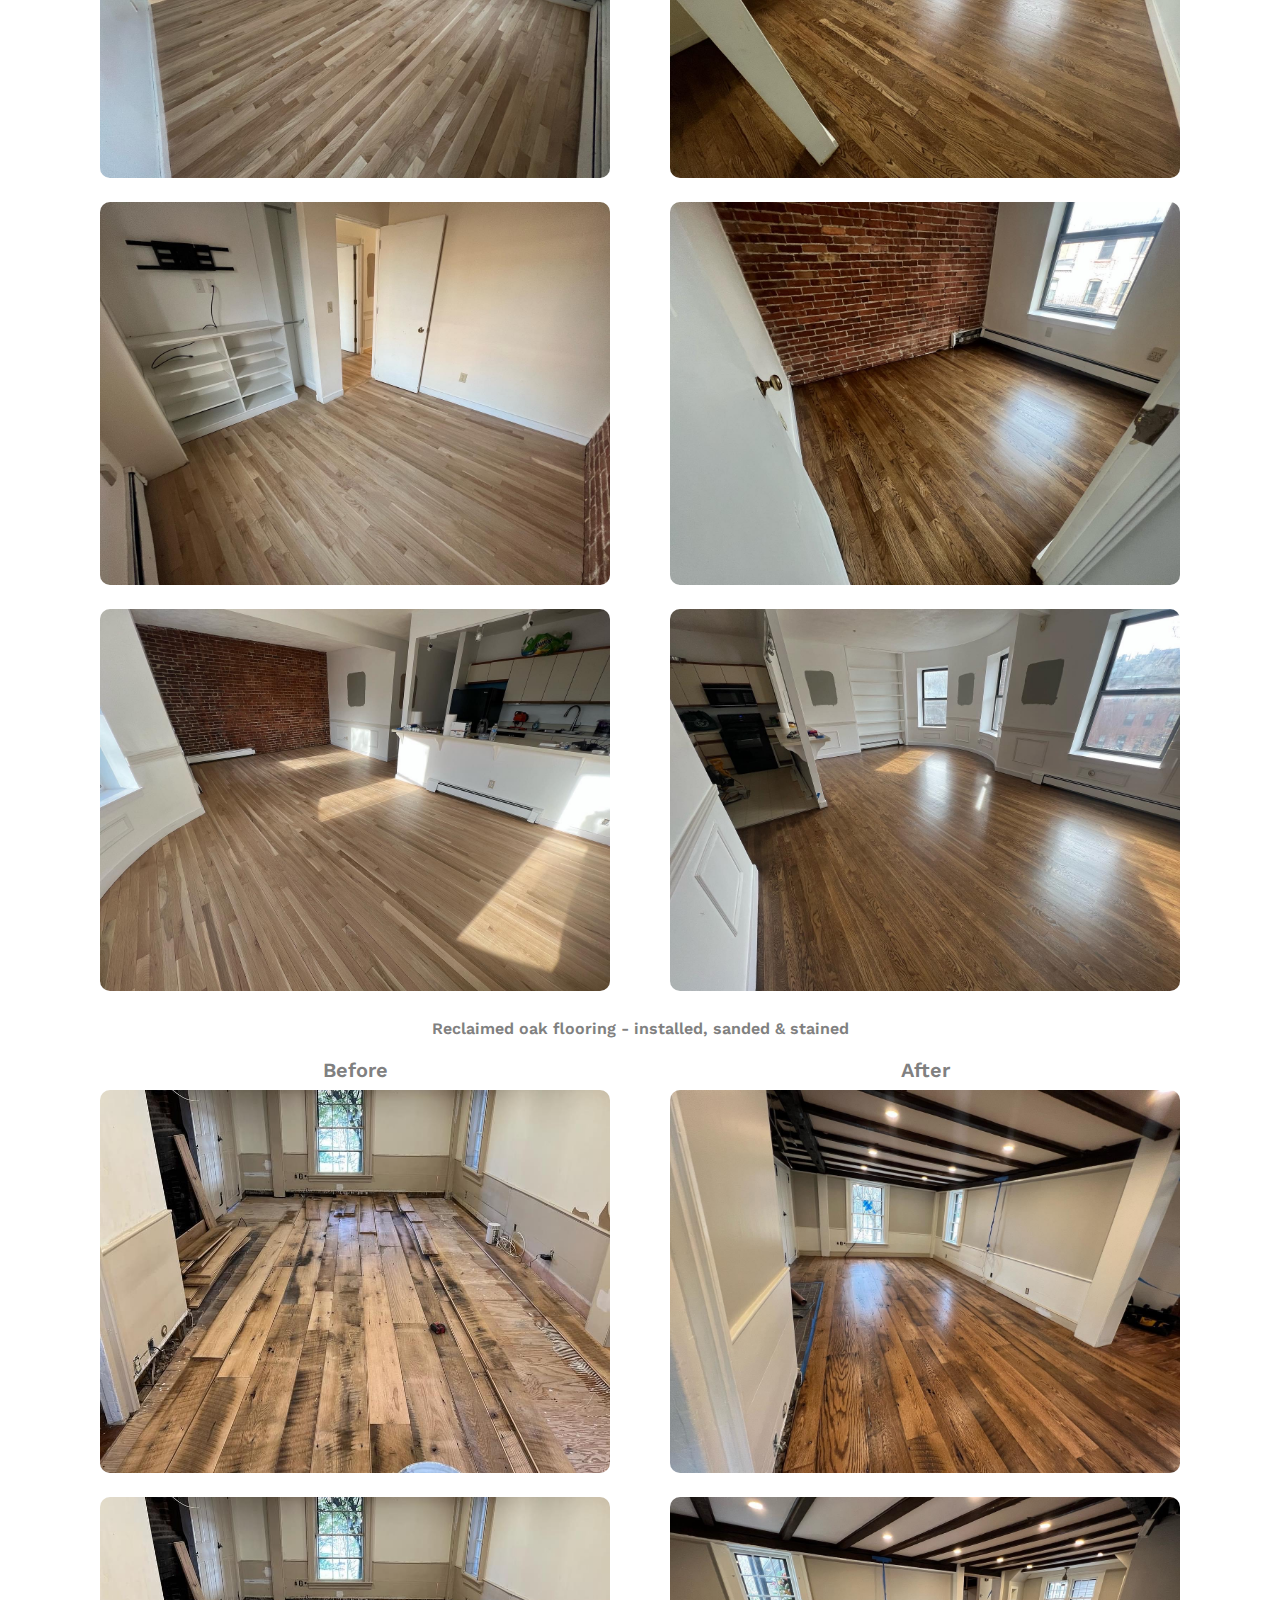
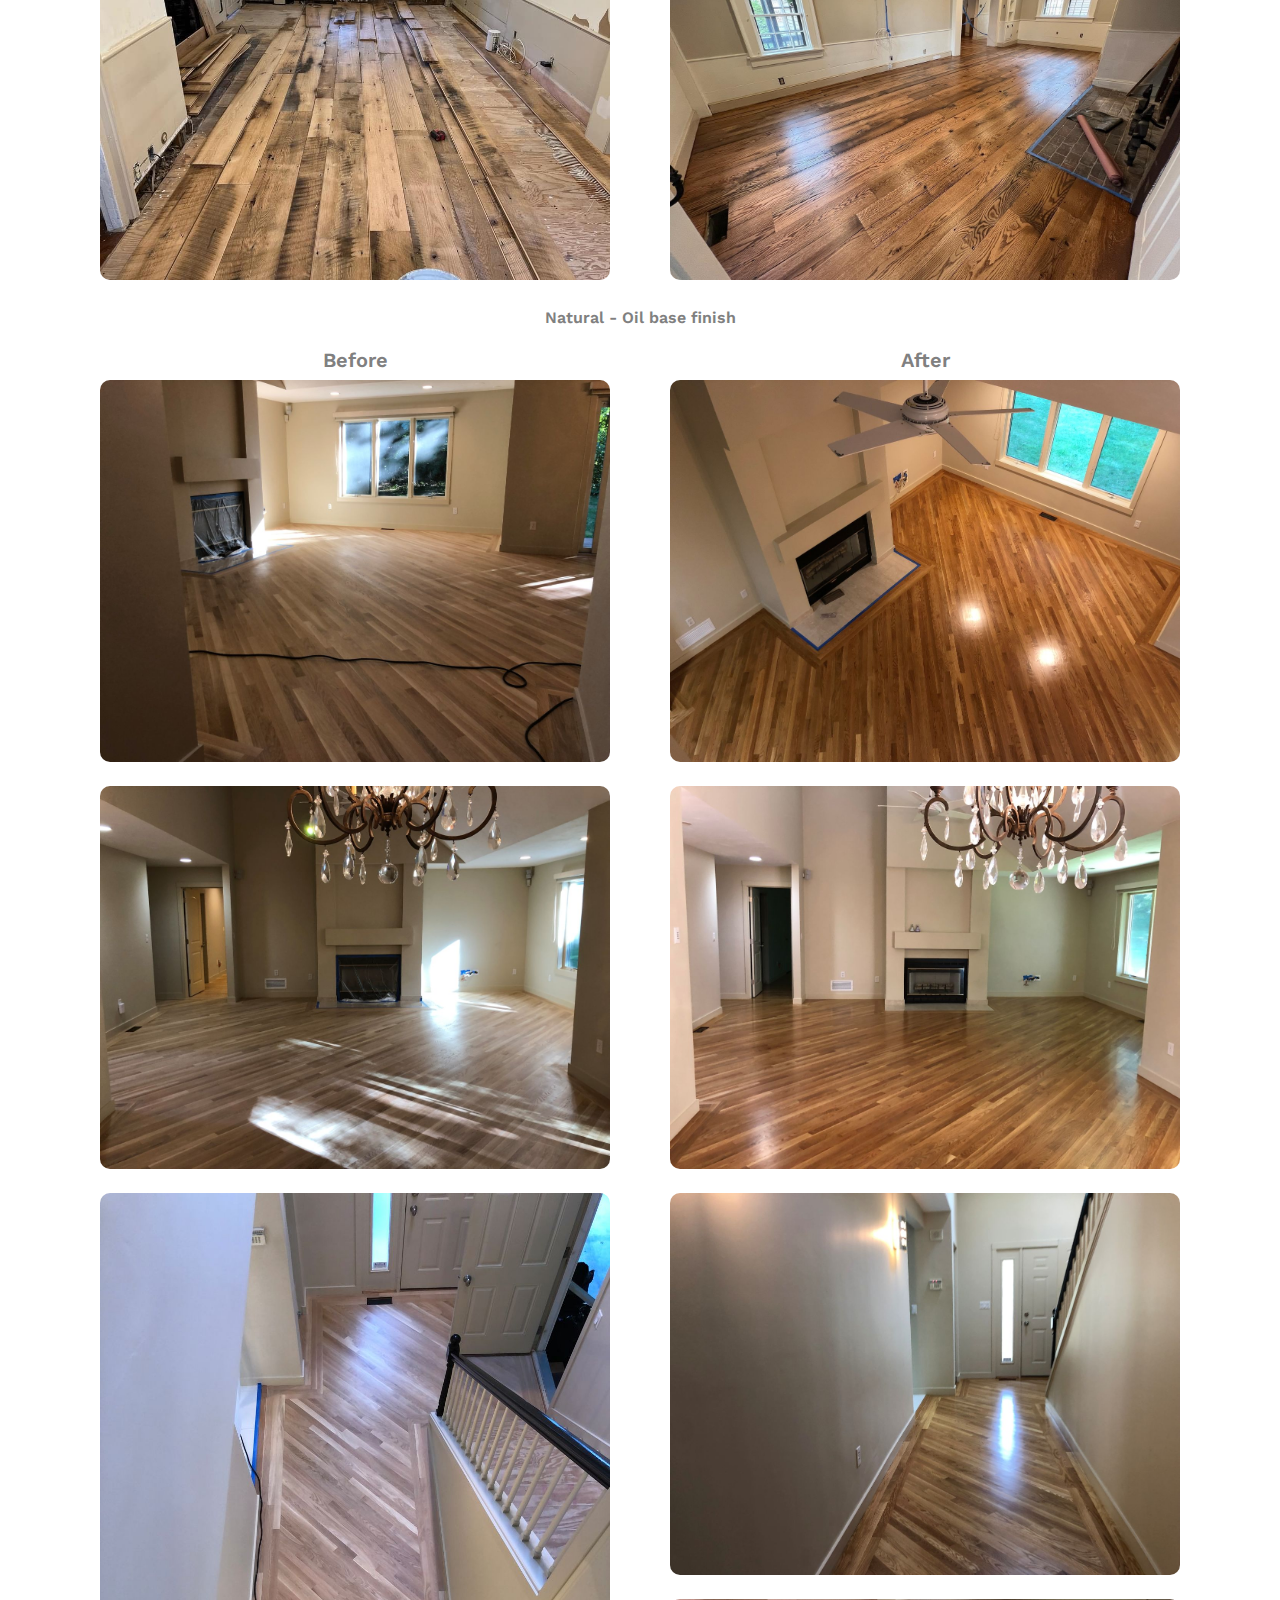
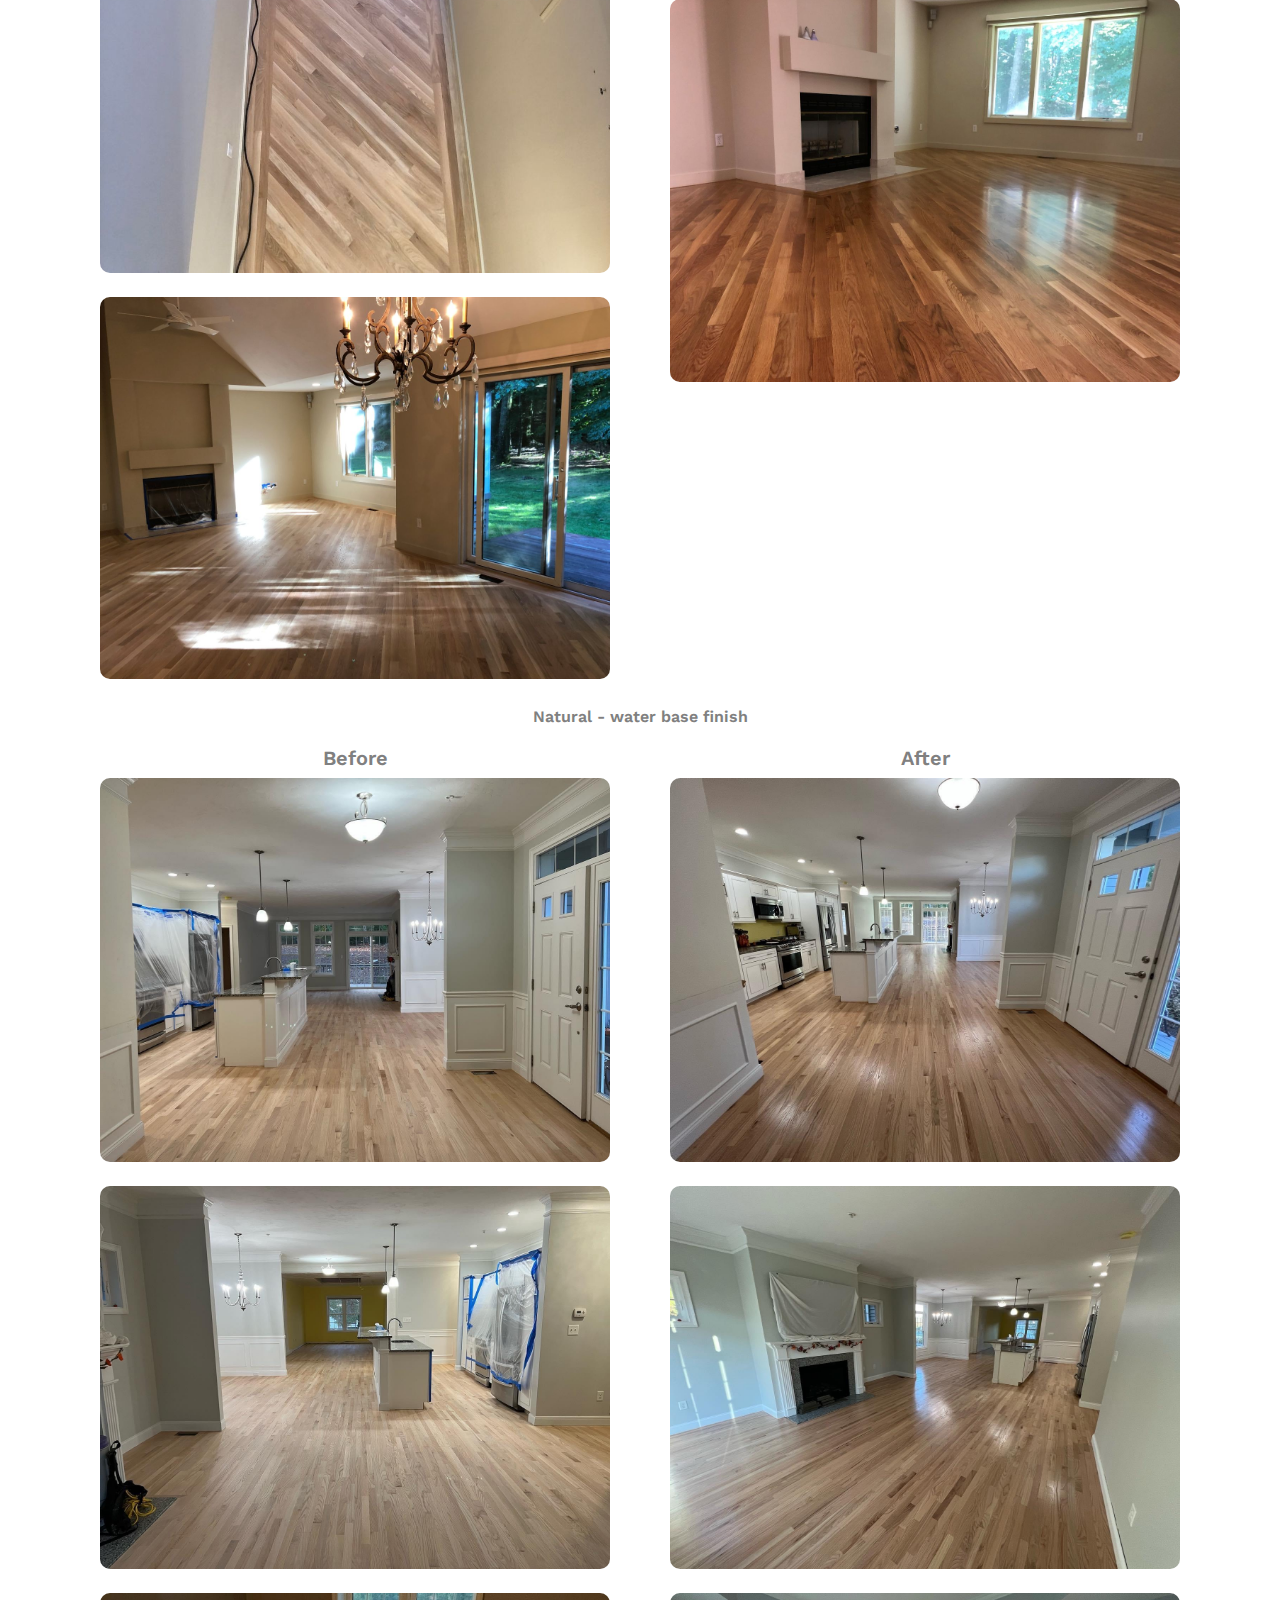
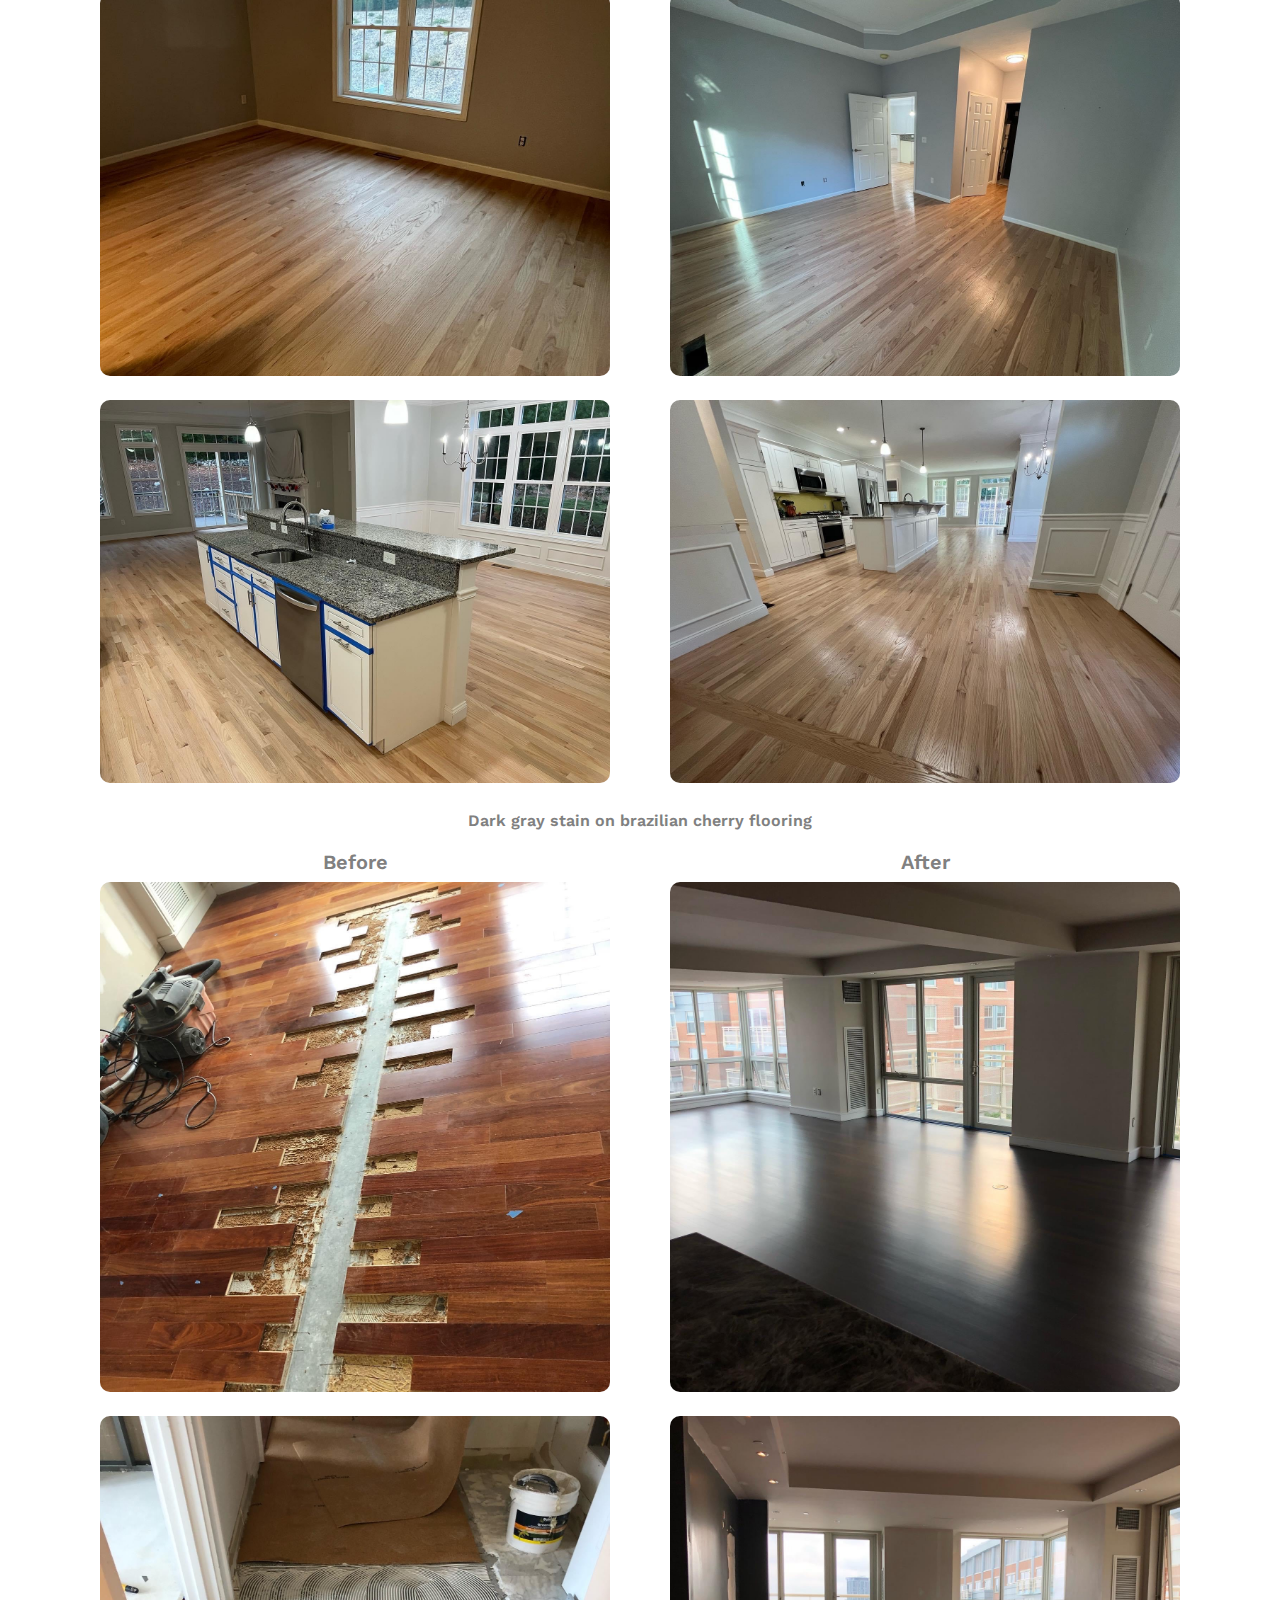
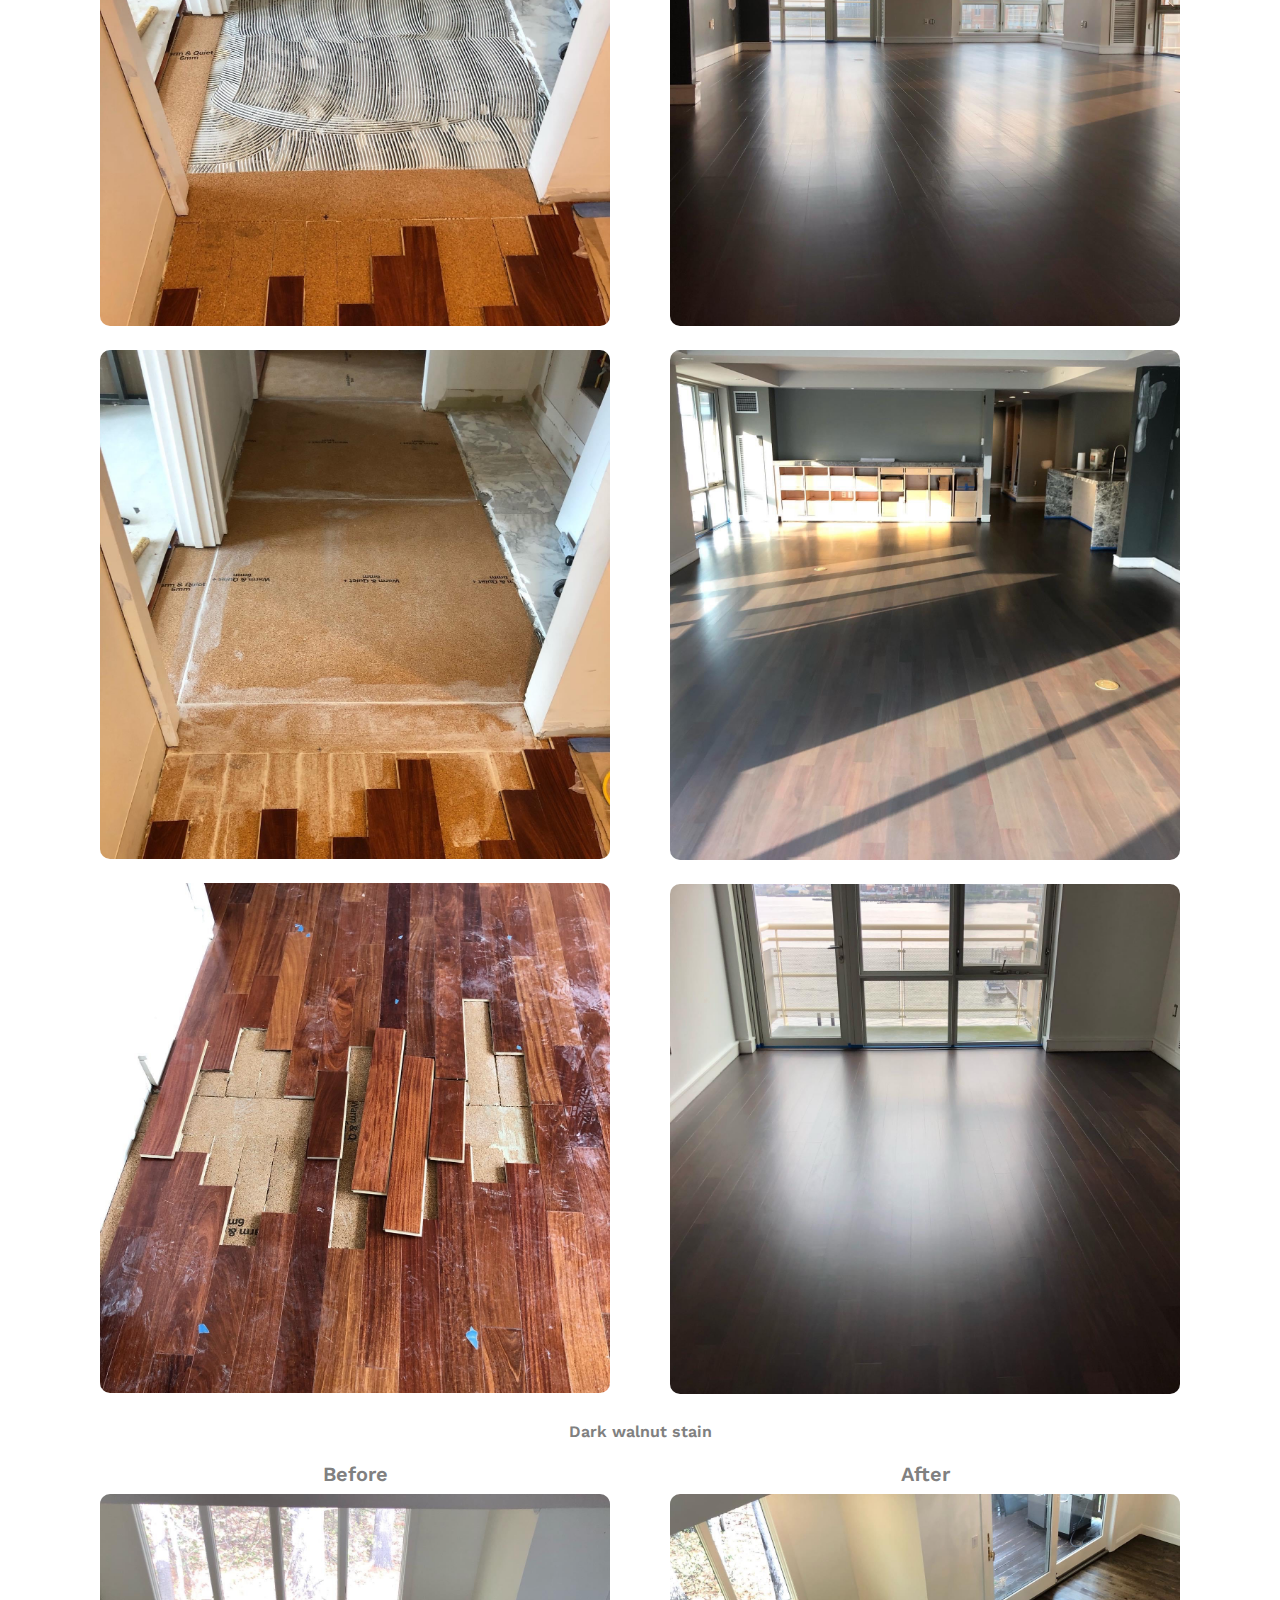
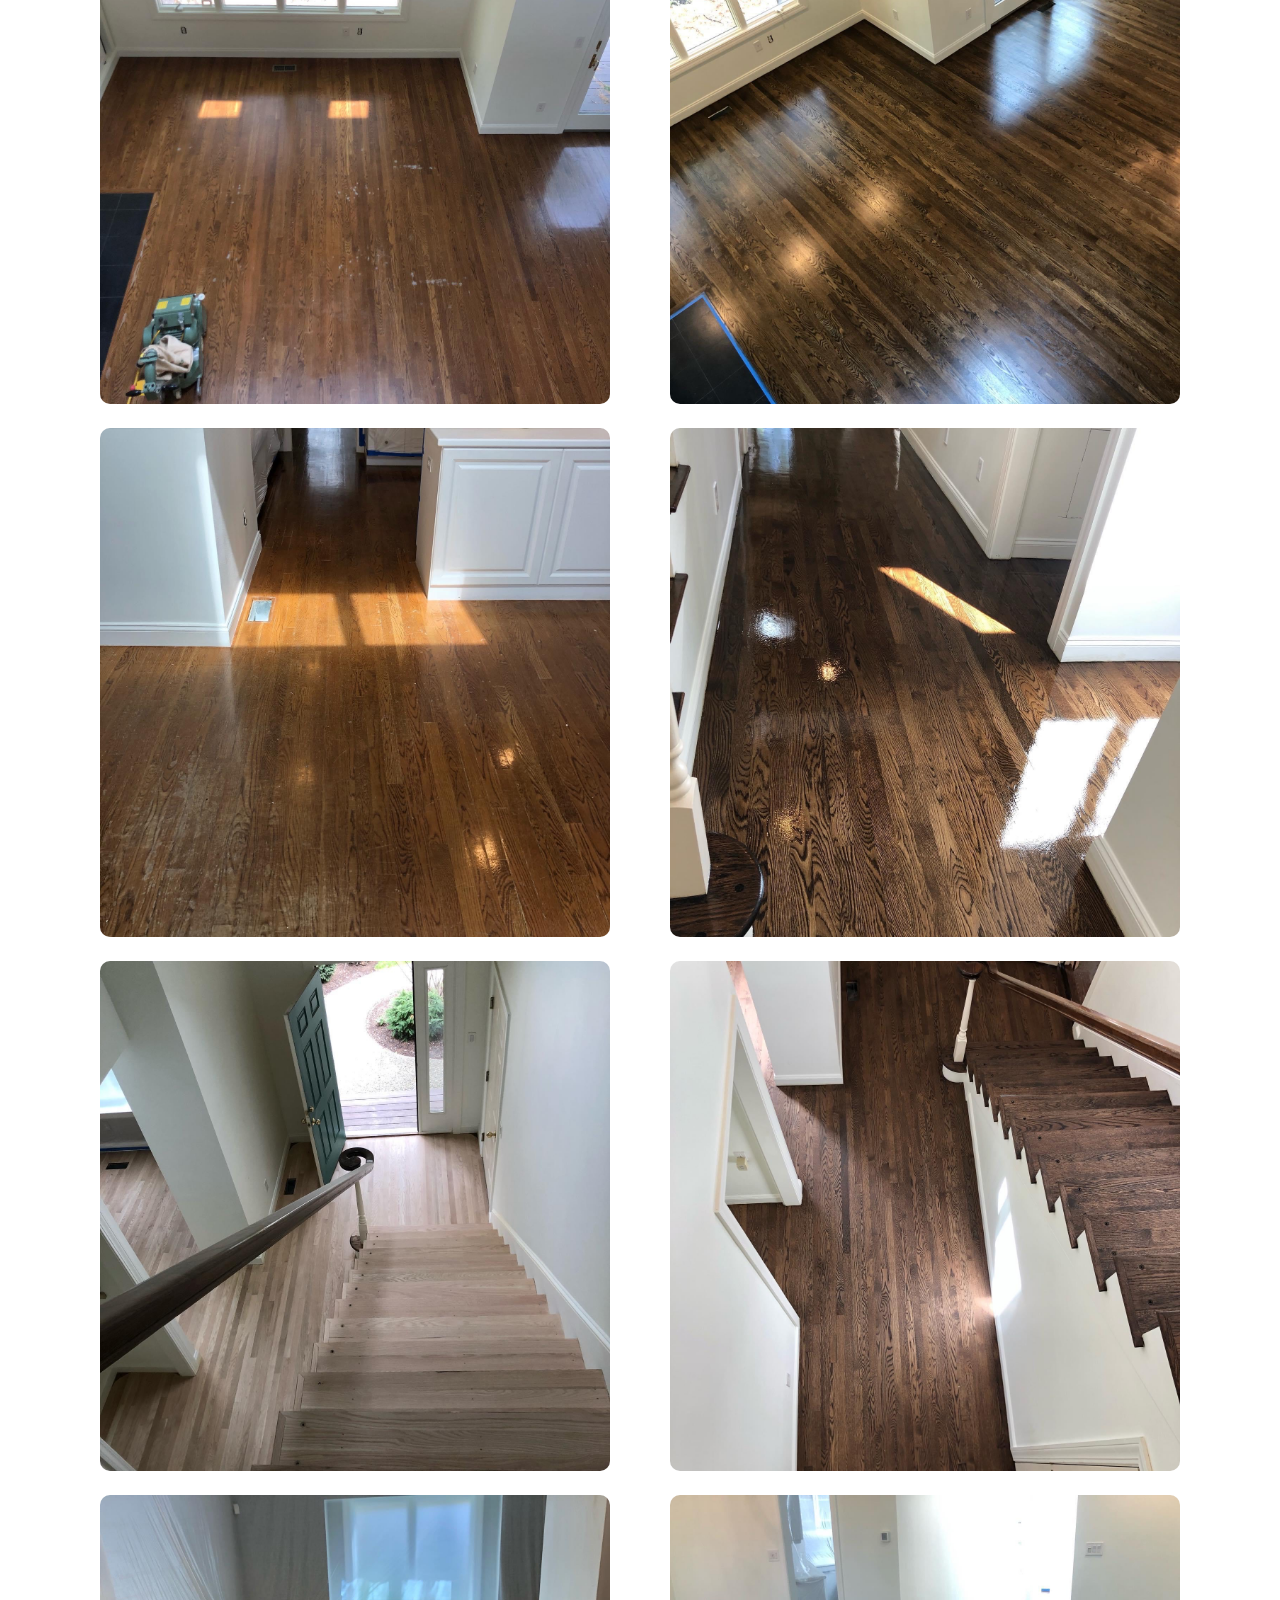
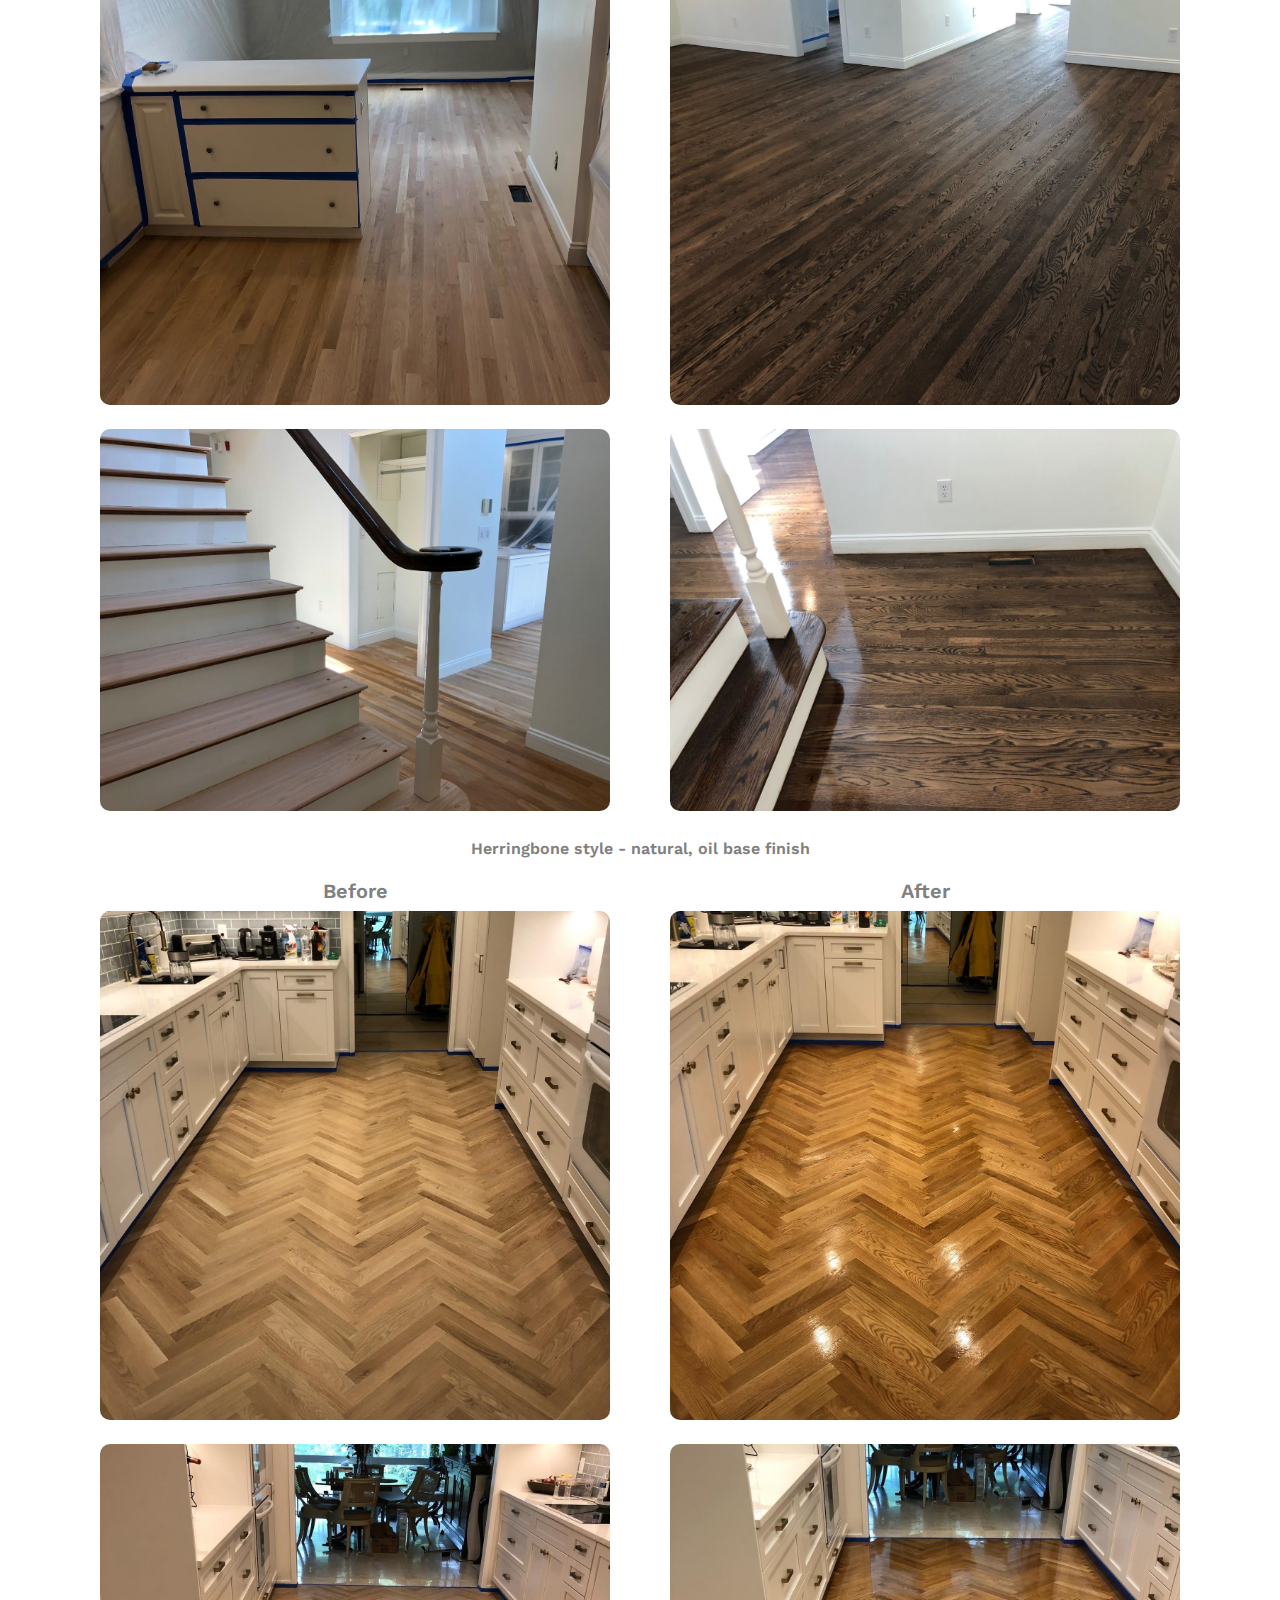
==== commit 3a612b29: "changes" ====
--- a/gallery.html
+++ b/gallery.html
@@ -567,17 +567,17 @@
                   </a>
                 </div>
                 <div class="item col-12 mb-4">
-                  <a href="gallery/Hardwood/9. Dark walnut stain - before and after/a6.jpg" class="item-wrap fancybox" data-fancybox="gallery">
-                    <span class="icon-search2"></span>
-                    <img class="img-fluid" src="gallery/Hardwood/9. Dark walnut stain - before and after/a6.jpg">
-                  </a>
-                </div>
-                <div class="item col-12 mb-4">
                   <a href="gallery/Hardwood/4. Dark walnut stain, no water popping - before & after/before/1.jpg" class="item-wrap fancybox" data-fancybox="gallery">
                     <span class="icon-search2"></span>
                     <img class="img-fluid" src="gallery/Hardwood/4. Dark walnut stain, no water popping - before & after/before/1.jpg">
                   </a>
                 </div>
+                <!-- <div class="item col-12 mb-4">
+                  <a href="gallery/Hardwood/4. Dark walnut stain, no water popping - before & after/before/1.jpg" class="item-wrap fancybox" data-fancybox="gallery">
+                    <span class="icon-search2"></span>
+                    <img class="img-fluid" src="gallery/Hardwood/4. Dark walnut stain, no water popping - before & after/before/1.jpg">
+                  </a>
+                </div> -->
             </div>
             <div class="col-6">
                 <h5 style="font-weight: 600;">After</h5>
@@ -605,12 +605,12 @@
                     <img class="img-fluid" src="gallery/Hardwood/9. Dark walnut stain - before and after/a5.jpg">
                   </a>
                 </div>
-                <div class="item col-12 mb-4">
+                <!-- <div class="item col-12 mb-4">
                   <a href="gallery/Hardwood/9. Dark walnut stain - before and after/a3.jpg" class="item-wrap fancybox" data-fancybox="gallery">
                     <span class="icon-search2"></span>
                     <img class="img-fluid" src="gallery/Hardwood/9. Dark walnut stain - before and after/a3.jpg">
                   </a>
-                </div>
+                </div> -->
                 <div class="item col-12 mb-4">
                   <a href="gallery/Hardwood/4. Dark walnut stain, no water popping - before & after/before/3.jpg" class="item-wrap fancybox" data-fancybox="gallery">
                     <span class="icon-search2"></span>
@@ -829,6 +829,7 @@
                 <img class="img-fluid" src="gallery/Laminates/IMG_2295.jpeg">
               </a>
             </div>
+
             <div class="item col-sm-6 col-md-4 col-lg-4 col-xl-3 mb-4">
               <a href="gallery/Laminates/IMG_2298.jpeg" class="item-wrap fancybox" data-fancybox="gallery">
                 <span class="icon-search2"></span>
@@ -853,6 +854,7 @@
                 <img class="img-fluid" src="gallery/Laminates/IMG_2301.jpeg">
               </a>
             </div>
+
             <div class="item col-sm-6 col-md-4 col-lg-4 col-xl-3 mb-4">
               <a href="gallery/Laminates/IMG_2303.jpeg" class="item-wrap fancybox" data-fancybox="gallery">
                 <span class="icon-search2"></span>
@@ -860,9 +862,15 @@
               </a>
             </div>
             <div class="item col-sm-6 col-md-4 col-lg-4 col-xl-3 mb-4">
-              <a href="gallery/Laminates/IMG_2304.jpeg" class="item-wrap fancybox" data-fancybox="gallery">
-                <span class="icon-search2"></span>
-                <img class="img-fluid" src="gallery/Laminates/IMG_2304.jpeg">
+              <a href="gallery/Laminates/more/4.jpg" class="item-wrap fancybox" data-fancybox="gallery">
+                <span class="icon-search2"></span>
+                <img class="img-fluid" src="gallery/Laminates/more/4.jpg">
+              </a>
+            </div>
+            <div class="item col-sm-6 col-md-4 col-lg-4 col-xl-3 mb-4">
+              <a href="gallery/Laminates/more/3.jpg" class="item-wrap fancybox" data-fancybox="gallery">
+                <span class="icon-search2"></span>
+                <img class="img-fluid" src="gallery/Laminates/more/3.jpg">
               </a>
             </div>
             <div class="item col-sm-6 col-md-4 col-lg-4 col-xl-3 mb-4">
@@ -872,7 +880,7 @@
               </a>
             </div>
 
-            <div class="item col-sm-6 col-md-4 col-lg-4 col-xl-3 mb-4">
+            <!-- <div class="item col-sm-6 col-md-4 col-lg-4 col-xl-3 mb-4">
               <a href="gallery/Laminates/more/1.JPG" class="item-wrap fancybox" data-fancybox="gallery">
                 <span class="icon-search2"></span>
                 <img class="img-fluid" src="gallery/Laminates/more/1.JPG">
@@ -919,7 +927,7 @@
                 <span class="icon-search2"></span>
                 <img class="img-fluid" src="gallery/Laminates/more/8.jpg">
               </a>
-            </div>
+            </div> -->
 
           </div>
   
@@ -985,9 +993,9 @@
               </a>
             </div>
             <div class="item col-sm-6 col-md-4 col-lg-4 col-xl-3 mb-4">
-              <a href="gallery/LVP/IMG_2297.jpg" class="item-wrap fancybox" data-fancybox="gallery">
-                <span class="icon-search2"></span>
-                <img class="img-fluid" src="gallery/LVP/IMG_2297.jpg">
+              <a href="gallery/LVP/IMG-1079.jpg" class="item-wrap fancybox" data-fancybox="gallery">
+                <span class="icon-search2"></span>
+                <img class="img-fluid" src="gallery/LVP/IMG-1079.jpg">
               </a>
             </div>
             <div class="item col-sm-6 col-md-4 col-lg-4 col-xl-3 mb-4">
@@ -1033,23 +1041,29 @@
               </a>
             </div> -->
             <div class="item col-sm-6 col-md-4 col-lg-4 col-xl-3 mb-4">
-              <a href="gallery/LVP/more/1.jpg" class="item-wrap fancybox" data-fancybox="gallery">
-                <span class="icon-search2"></span>
-                <img class="img-fluid" src="gallery/LVP/more/1.jpg">
-              </a>
-            </div>
-            <div class="item col-sm-6 col-md-4 col-lg-4 col-xl-3 mb-4">
+              <a href="gallery/LVP/IMG_2297.jpg" class="item-wrap fancybox" data-fancybox="gallery">
+                <span class="icon-search2"></span>
+                <img class="img-fluid" src="gallery/LVP/IMG_2297.jpg">
+              </a>
+            </div>
+            <div class="item col-sm-6 col-md-4 col-lg-4 col-xl-3 mb-4">
+              <a href="gallery/LVP/IMG-0192.jpg" class="item-wrap fancybox" data-fancybox="gallery">
+                <span class="icon-search2"></span>
+                <img class="img-fluid" src="gallery/LVP/IMG-0192.jpg">
+              </a>
+            </div>
+            <!-- <div class="item col-sm-6 col-md-4 col-lg-4 col-xl-3 mb-4">
               <a href="gallery/LVP/more/2.jpg" class="item-wrap fancybox" data-fancybox="gallery">
                 <span class="icon-search2"></span>
                 <img class="img-fluid" src="gallery/LVP/more/2.jpg">
               </a>
-            </div>
-            <div class="item col-sm-6 col-md-4 col-lg-4 col-xl-3 mb-4">
+            </div> -->
+            <!-- <div class="item col-sm-6 col-md-4 col-lg-4 col-xl-3 mb-4">
               <a href="gallery/LVP/more/3.jpeg" class="item-wrap fancybox" data-fancybox="gallery">
                 <span class="icon-search2"></span>
                 <img class="img-fluid" src="gallery/LVP/more/3.jpeg">
               </a>
-            </div>
+            </div> -->
             <div class="item col-sm-6 col-md-4 col-lg-4 col-xl-3 mb-4">
               <a href="gallery/LVP/more/4.jpeg" class="item-wrap fancybox" data-fancybox="gallery">
                 <span class="icon-search2"></span>
@@ -1259,10 +1273,13 @@
           <div class="col-md-12">
             <div class="border-top pt-5">
               <p>
-            <!-- Link back to Colorlib can't be removed. Template is licensed under CC BY 3.0. -->
-            Copyright &copy;<script>document.write(new Date().getFullYear());</script> All rights reserved | This template is made with <i class="icon-heart text-danger" aria-hidden="true"></i> by <a href="https://colorlib.com" target="_blank" >Colorlib</a>
-            <!-- Link back to Colorlib can't be removed. Template is licensed under CC BY 3.0. -->
-            </p>
+                <!-- Link back to Colorlib can't be removed. Template is licensed under CC BY 3.0. -->
+                Copyright &copy;<script>document.write(new Date().getFullYear());</script> All rights reserved | This template is made with <i class="icon-heart text-danger" aria-hidden="true"></i> by <a href="https://colorlib.com" target="_blank" >Colorlib</a>
+                <!-- Link back to Colorlib can't be removed. Template is licensed under CC BY 3.0. -->
+              </p>
+              <a href="https://unsplash.com/" target="_blank">
+                <p>Pictures by unsplash.com</p>
+              </a>
         
             </div>
           </div>
